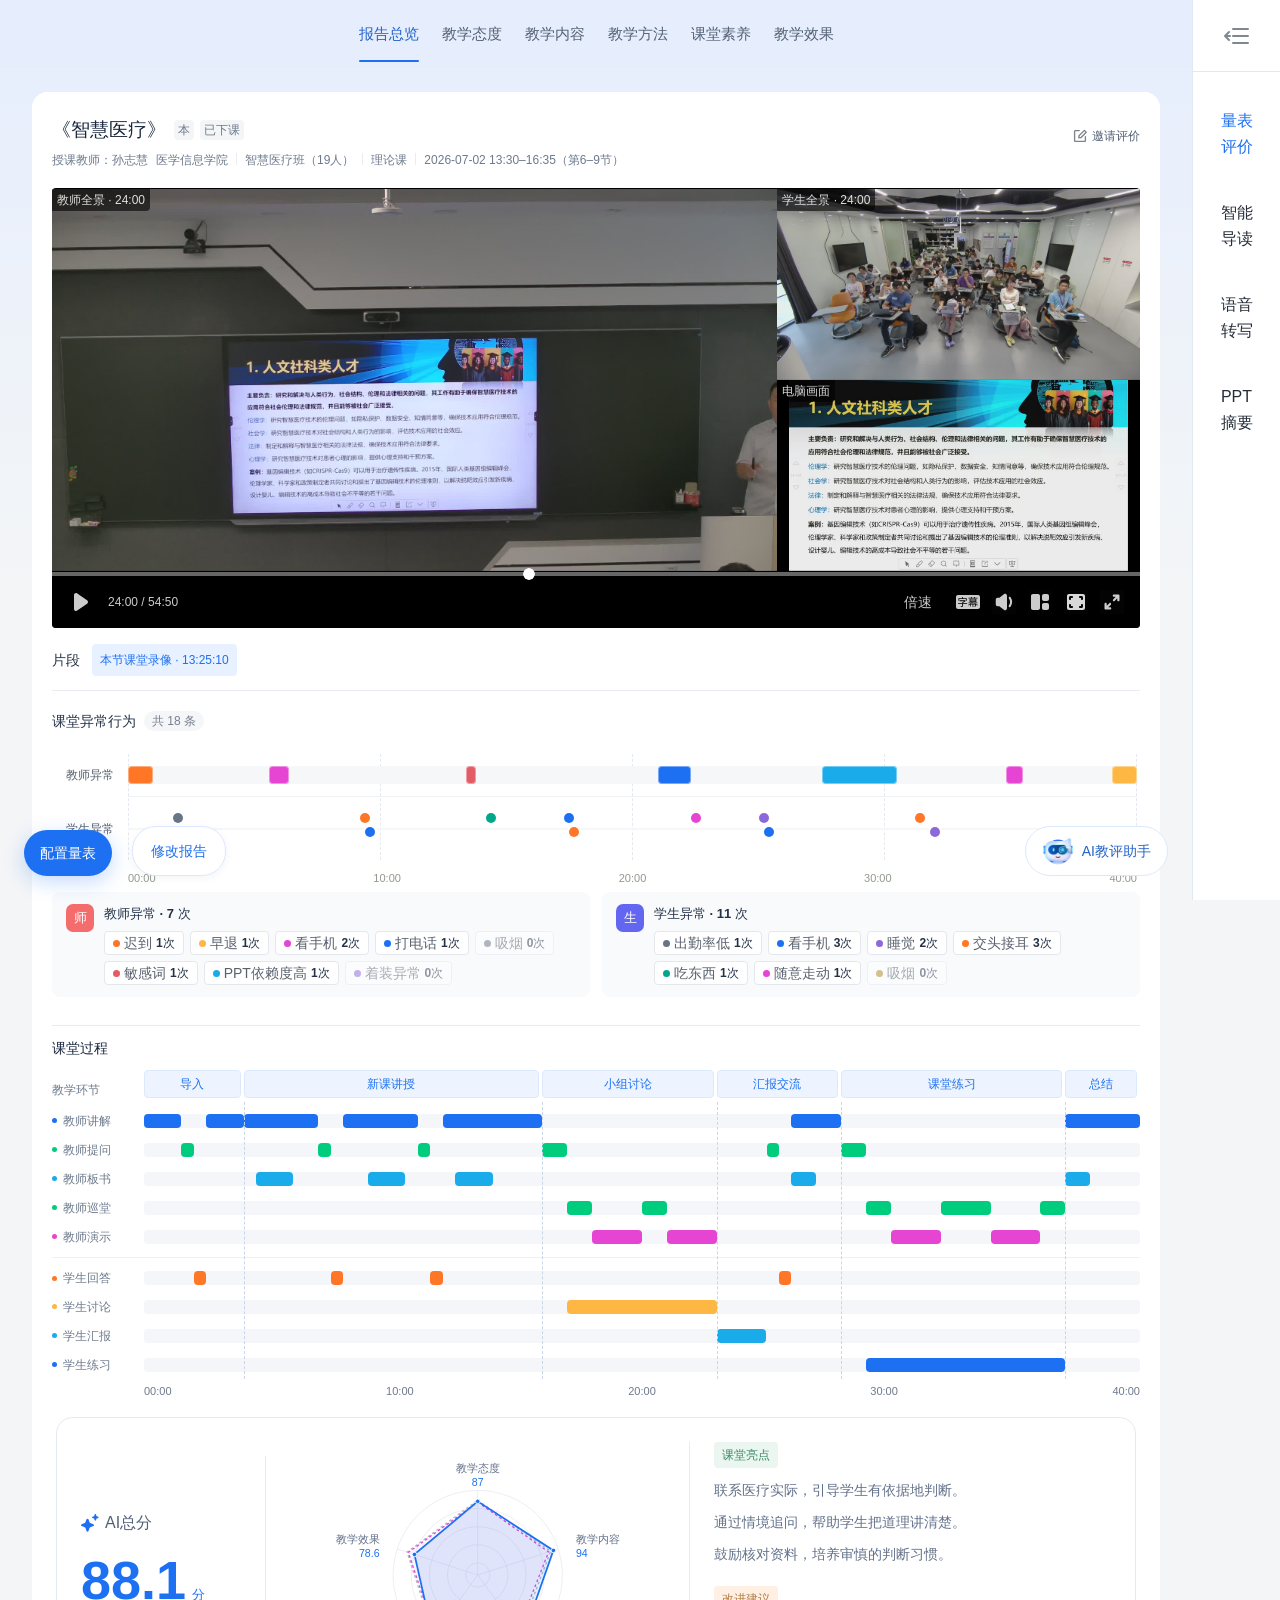
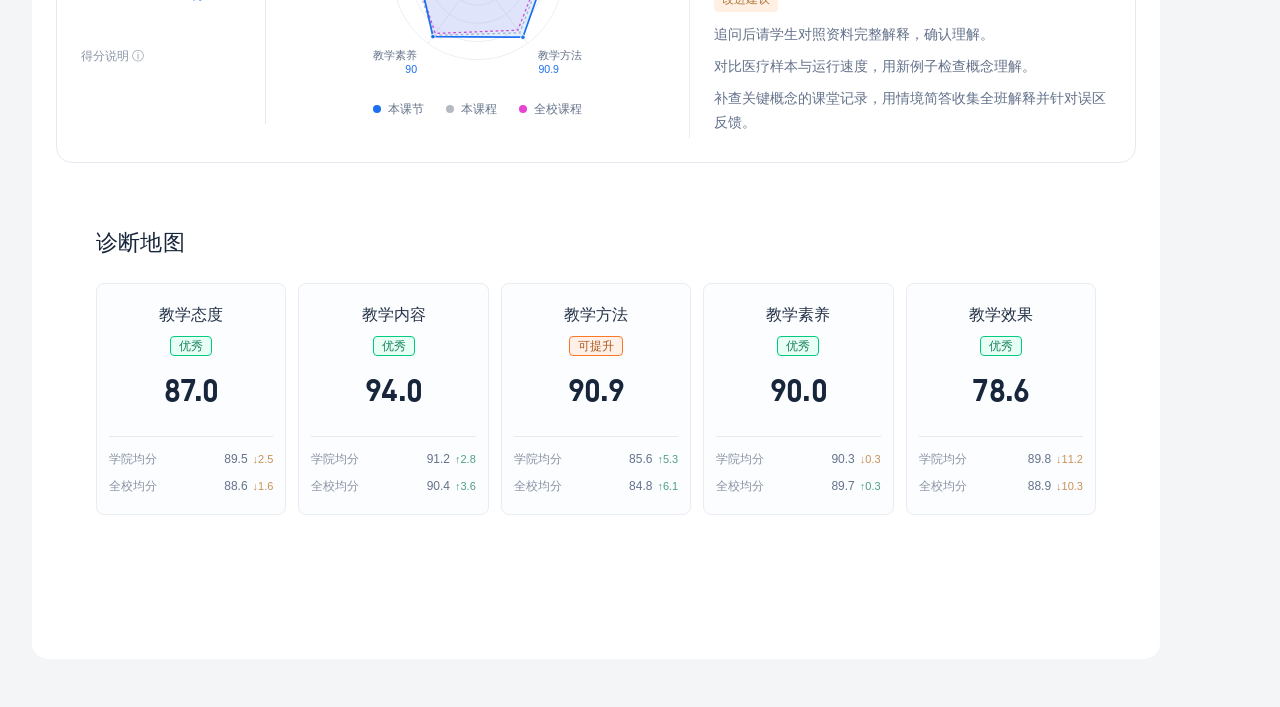
==== index.html @ dacb35a3 "Bundle share report and prevent outdated first paint" ====
<!doctype html>
<html lang="zh-CN">
<head>
  <meta charset="UTF-8" />
  <meta name="viewport" content="width=device-width, initial-scale=1.0" />
  <meta name="theme-color" content="#f3f5f7" />
  <title>报告总览 · 课堂评价报告</title>
  <link rel="modulepreload" href="report-fcc8c02eb30e.js" />
  <link rel="stylesheet" href="report-e8ad213a2ad8.css" />
  <style>#report-loading{display:none}html.report-starting #report-loading{display:grid;position:fixed;inset:0;place-items:center;background:#f3f5f7;color:#516176;font:14px sans-serif;z-index:99999}html.report-starting body > :not(#report-loading){visibility:hidden}</style>
  <script>document.documentElement.classList.add('report-starting')</script>
  <script type="module">
    try {
      await import('./report-fcc8c02eb30e.js');
      const styles = [...document.querySelectorAll('link[rel="stylesheet"]')].filter(link => !link.sheet);
      await Promise.race([Promise.all(styles.map(link => new Promise(resolve => {
        link.addEventListener('load', resolve, {once:true});
        link.addEventListener('error', resolve, {once:true});
      }))), new Promise(resolve => setTimeout(resolve, 1000))]);
    } catch (error) {
      document.querySelector('#report-loading').textContent = '报告加载失败，请刷新重试';
      console.error(error);
      throw error;
    }
    document.documentElement.classList.remove('report-starting');
  </script>
</head>
<body>
  <div id="report-loading" role="status">正在加载课堂评价报告…</div>
  <header class="topbar">
    <nav aria-label="报告导航">
      <a href="#recording" class="active" aria-current="page">报告总览</a>
      <a href="#attitude">教学态度</a><a href="#content">教学内容</a>
      <a href="#method">教学方法</a><a href="#literacy">教学素养</a><a href="#effect">教学效果</a>
    </nav>
  </header>
  <main id="overview">
    <section class="hero" aria-label="课程评价概况">
      <article class="card summary">
        <div class="summary-heading"><h1><span class="brand-orb" aria-hidden="true"><img src="assets/figma/overview-imgVector.png" alt="" width="40" height="35"><img src="assets/figma/overview-imgVector1.png" alt="" width="40" height="35"></span>课堂评价报告</h1><button class="text-button muted" data-action="scoring"><img class="info-icon" src="assets/figma/overview-imgFrame1142813968.svg" alt="" width="16" height="16"> 得分说明</button></div>
        <h2 class="course-name">《智慧医疗》</h2>
        <p class="course-meta">孙志慧 <span>医学信息学院</span><span>智慧医疗班（19人）</span><span>理论课</span><span>2026-07-02 13:30–16:35（第6–9节）</span></p>
        <div class="overall-score"><strong>92.1</strong><div><span>分</span><p>整体优秀</p></div><span class="score-context">本课节综合评价</span></div>
        <div class="summary-grid">
          <div class="summary-item"><span class="eyebrow">本课结论</span><h3>课堂组织稳定</h3><p>教学投入较高，考勤线索待核查</p></div>
          <button class="summary-item" data-action="focus-evidence"><span class="eyebrow">优先问题 <span class="arrow">↗</span></span><h3>深度互动不足</h3><p>提问质量与审辩任务需增强</p></button>
          <button class="summary-item" data-action="focus-tracking"><span class="eyebrow">下次验证 <span class="arrow">↗</span></span><h3>3 个观察点</h3><p>候答时间、学生讨论、思政任务</p></button>
        </div>
      </article>
      <article class="card radar-card" aria-label="五维能力雷达图">
        <div id="radar"></div>
        <div class="legend" aria-label="雷达图数据系列"><button class="selected" data-series="0" aria-pressed="true"><i class="dot blue"></i>本课节</button><button class="selected" data-series="1" aria-pressed="true"><i class="dot gray"></i>本课程</button><button class="selected" data-series="2" aria-pressed="true"><i class="dot purple"></i>全校课程</button></div>
      </article>
    </section>
    <section class="card section" aria-labelledby="diagnosis-title">
      <div class="section-heading"><h2 id="diagnosis-title">诊断地图</h2></div>
      <div id="dimensions" class="dimension-grid"></div>
    </section>
    <section class="card section" id="evidence" aria-labelledby="evidence-title">
      <div class="section-heading"><h2 id="evidence-title">证据链</h2><span class="section-hint">从课堂证据，理解评价结论</span></div>
      <div class="evidence-layout"><div id="evidence-tabs" class="evidence-tabs" role="tablist" aria-label="诊断问题" aria-orientation="vertical"></div><div id="evidence-panel" class="evidence-panel" role="tabpanel" tabindex="0"></div></div>
    </section>
    <section class="card section" id="suggestions" aria-labelledby="suggestions-title">
      <div class="section-heading"><h2 id="suggestions-title">改进建议</h2><span class="section-hint">让每一次评价，都成为下一次进步</span></div>
      <div id="suggestion-grid" class="suggestion-grid"></div>
    </section>
    <section class="card section tracking" id="tracking" aria-labelledby="tracking-title">
      <div class="section-heading"><h2 id="tracking-title">追踪闭环</h2><button class="text-button" data-action="record">编辑跟进记录 <span>↗</span></button></div>
      <div class="tracking-grid">
        <article><span class="step-number">01</span><div><h3>课前 <span>准备改进</span></h3><p id="before-copy">确认本次改进任务，准备案例与学习目标。</p></div></article>
        <article><span class="step-number">02</span><div><h3>课中 <span>观察验证</span></h3><p>保留候答时间、学生讨论与思政任务的课堂证据。</p></div></article>
        <article><span class="step-number">03</span><div><h3>课后 <span>复盘追踪</span></h3><p id="after-copy">记录学生高频误区，下次课对比参与度变化。</p></div></article>
      </div>
      <div id="tracking-plan" class="tracking-plan" hidden></div>
    </section>
    <footer><span><span class="status-dot"></span>DEMO · 示例数据，仅用于交互演示</span><button class="text-button muted" data-action="export">导出报告 <span>↓</span></button></footer>
  </main>
  <main id="recording" hidden aria-label="课堂实录"></main>
  <main id="attitude" hidden aria-label="教学态度分析"></main>
  <main id="effect" hidden aria-label="教学效果分析"></main>
  <main id="method" hidden aria-label="教学方法分析"></main>
  <main id="content" hidden aria-label="教学内容分析"></main>
  <main id="literacy" hidden aria-label="教学素养分析"></main>
  <dialog id="detail-dialog" aria-labelledby="dialog-title"><div class="dialog-head"><div><span class="dialog-eyebrow" id="dialog-eyebrow">评价详情</span><h2 id="dialog-title"></h2></div><button class="icon-button" data-action="close" aria-label="关闭弹窗">×</button></div><div id="dialog-body"></div></dialog>
  <div id="toast" class="toast" role="status" aria-live="polite"></div>
</body>
</html>
---- report-e8ad213a2ad8.css ----
:root{font-family:Inter,-apple-system,BlinkMacSystemFont,"PingFang SC","Microsoft YaHei",sans-serif;color:#252933;background:#f3f5f7;font-synthesis:none;--blue:#4268e8;--muted:#8b919c;--border:#e9ecf2;--green:#36a675}
*{box-sizing:border-box}html{scroll-behavior:smooth;scroll-padding-top:84px}body{margin:0;background:linear-gradient(180deg,#e8edff 0,#eff2fa 290px,#f3f5f7 600px);font-size:14px;line-height:1.6;min-height:100vh}button,a,input,textarea{font:inherit}button,a{-webkit-tap-highlight-color:transparent}button{cursor:pointer;color:inherit}button{border:0;background:none}button:disabled{cursor:default}a{color:inherit;text-decoration:none}button:focus-visible,a:focus-visible,input:focus-visible,textarea:focus-visible,[tabindex]:focus-visible{outline:3px solid #4268e85c;outline-offset:4px}button,a{transition:background .18s,color .18s,box-shadow .18s,transform .18s}h1,h2,h3,p{margin:0}h2{font-size:19px;line-height:1.5;font-weight:650}h3{font-size:15px;font-weight:600}p{color:#858b96}button:hover{color:var(--blue)}.topbar{height:76px;display:flex;align-items:center;justify-content:center;position:sticky;top:0;z-index:10;background:#eaf0fcdd;backdrop-filter:blur(18px);border-bottom:1px solid #e4eaf74d}.topbar nav{display:flex;align-items:center;gap:30px;height:100%}.topbar nav>*{height:100%;display:flex;align-items:center;padding:0 1px;position:relative;font-weight:550;font-size:14px;white-space:nowrap}.topbar .active{color:var(--blue)}.topbar .active:after{content:"";position:absolute;bottom:13px;left:0;right:0;height:2px;background:var(--blue);border-radius:4px}main{width:calc(100% - 96px);max-width:1440px;margin:0 auto;padding:12px 0 24px}.card{background:#fff;border-radius:14px;box-shadow:0 2px 10px #202e5902}.hero{display:grid;grid-template-columns:1.72fr 1fr;gap:24px}.summary{padding:30px 32px}.summary-heading{display:flex;align-items:center;justify-content:space-between;gap:16px;margin-bottom:24px}h1{font-size:22px;display:flex;align-items:center;gap:10px;font-weight:650;color:#263d78}.brand-orb{display:inline-block;width:34px;height:34px;flex-shrink:0;border-radius:50%;background:conic-gradient(from 30deg,#cfebff,#689deb,#4785df,#aac7fb,#eefbff,#c9eaff);position:relative;box-shadow:inset 2px 3px 4px #ffffff70}.brand-orb:after{content:"";position:absolute;inset:10px 7px;border-radius:50%;transform:rotate(-29deg);background:linear-gradient(150deg,white,#c8e2ff);box-shadow:0 2px 5px #4268e857}.text-button{font-size:12px;display:inline-flex;gap:8px;align-items:center;color:var(--blue);padding:4px 0}.text-button:hover{text-decoration:underline}.muted{color:#9bA1ac}.info-icon{border:1px solid currentColor;border-radius:50%;display:inline-flex;align-items:center;justify-content:center;width:13px;height:13px;font-size:9px;font-weight:600}.course-name{font-size:15px;margin-bottom:8px}.course-meta{font-size:11px;display:flex;flex-wrap:wrap;gap:3px 12px;color:#8a909b}.course-meta span+span:before{content:"";border-left:1px solid #dde0e5;margin-right:12px}.overall-score{display:flex;align-items:center;gap:10px;margin:10px 0 28px}.overall-score strong{font-size:58px;line-height:1.2;letter-spacing:-2px;color:#202329;font-weight:650;font-variant-numeric:tabular-nums}.overall-score>div{font-size:12px;color:#9399a3;padding-top:6px}.overall-score>div p{font-size:12px;margin-top:4px}.score-context{margin-left:auto;font-size:11px;color:#afb4be;align-self:flex-end;padding-bottom:7px}.summary-grid{display:grid;grid-template-columns:repeat(3,minmax(0,1fr));gap:12px}.summary-item{background:#fcfdff;border:1px solid var(--border);border-radius:6px;padding:15px 16px;text-align:left}.summary-item:is(button):hover{background:#f2f5ff;border-color:#cfd9fb}.eyebrow{display:block;font-size:12px;color:#959aa3;margin-bottom:8px}.arrow{float:right;opacity:0;transition:opacity .2s;color:var(--blue)}.summary-item:hover .arrow{opacity:1}.summary-item h3{font-size:16px;color:#30353f}.summary-item p{font-size:11px;margin-top:4px;line-height:1.7}.radar-card{display:flex;flex-direction:column;justify-content:center;align-items:center;padding:14px 24px 22px}.radar-card #radar{width:100%;max-width:350px}.radar-card svg{display:block;width:100%;height:267px;overflow:visible}.radar-card svg text{font-family:inherit;font-size:10px;fill:#979da8}.radar-card svg .value{font-size:12px;fill:#373d48;font-weight:600}.radar-card svg .axis-label{cursor:pointer}.radar-card svg .axis-label:hover text{fill:var(--blue)}.legend{display:flex;gap:18px;justify-content:center;margin-top:5px}.legend button{font-size:11px;color:#858b96;display:flex;gap:6px;align-items:center;padding:3px 0;opacity:.35}.legend button.selected{opacity:1}.dot{display:inline-block;width:5px;height:5px;border-radius:50%}.blue{background:#456be7}.gray{background:#c7cddd}.purple{background:#b774cb}.section{padding:28px 32px;margin-top:24px}.section-heading{display:flex;align-items:center;justify-content:space-between;gap:20px;margin-bottom:22px}.section-hint{font-size:11px;color:#adb2bd}.section-hint>span{margin-left:6px}.dimension-grid{display:grid;grid-template-columns:repeat(5,minmax(0,1fr));gap:18px}.dimension-card{position:relative;border:1px solid var(--border);border-radius:6px;background:#fcfdff;padding:22px 15px 23px;text-align:center;transition:.2s}.dimension-card:hover{border-color:#b8c7fa;background:#f7f9ff;box-shadow:0 6px 16px #315ccc0a;transform:translateY(-3px)}.dimension-card h3{font-size:15px;margin-bottom:7px;color:#333842}.tag{display:inline-flex;font-size:10px;line-height:16px;padding:0 5px;border:1px solid #a3ddc0;color:#48a77c;background:#f0fbf5;border-radius:3px;font-weight:400}.tag.orange{background:#fff7ef;border-color:#ebc59c;color:#cc9358}.dimension-card .dimension-score{display:block;font-size:36px;font-weight:650;line-height:1.2;margin:8px 0 14px;letter-spacing:-1px;color:#282c33}.dimension-card p{font-size:12px;line-height:1.9;max-width:192px;min-height:46px;margin:auto}.dimension-card .card-arrow{position:absolute;top:12px;right:14px;color:var(--blue);opacity:0}.dimension-card:hover .card-arrow{opacity:1}.evidence-layout{display:grid;grid-template-columns:29.5% 1fr;gap:22px}.evidence-tabs{display:flex;flex-direction:column;gap:9px}.evidence-tabs button{border:1px solid var(--border);border-radius:6px;padding:12px 14px;display:flex;align-items:center;justify-content:space-between;gap:12px;font-size:12px;text-align:left;min-height:43px}.evidence-tabs button span{white-space:nowrap;color:#8c929e;font-size:11px}.evidence-tabs button[aria-selected=true]{background:#eaf0ff;border-color:#d3ddff;color:var(--blue);font-weight:550}.evidence-tabs button[aria-selected=true] span{color:var(--blue);font-weight:400}.evidence-tabs button:hover{background:#f2f5ff}.evidence-panel{border:1px solid var(--border);border-radius:6px;padding:17px 18px;min-width:0}.evidence-panel h3{font-size:13px;margin-bottom:4px}.evidence-panel>p{font-size:11px;line-height:1.8}.evidence-chart{background:#fcfdff;border:1px solid var(--border);border-radius:5px;padding:12px 14px;margin-top:13px}.chart-title{display:flex;justify-content:space-between;align-items:center;font-size:11px;margin-bottom:10px}.chart-title span{font-size:10px;color:#a0a5ae}.bar-columns{display:grid;grid-template-columns:repeat(3,minmax(0,1fr));gap:26px}.bar-row{display:flex;align-items:center;gap:8px;font-size:10px;color:#8d939d;margin:6px 0}.bar-row>span:first-child{width:42px;white-space:nowrap;flex-shrink:0}.bar-track{height:4px;background:#edf0f6;border-radius:4px;flex:1;overflow:hidden}.bar-fill{height:100%;background:#4d70e7;border-radius:4px;animation:grow .45s ease both}.bar-row b{font-size:10px;font-weight:400;min-width:27px;text-align:right;color:#7f8591}.evidence-detail-toggle{font-size:11px;color:var(--blue);margin-top:10px;padding:0;display:flex;gap:6px;align-items:center}.evidence-list{margin:12px 0 0;padding:0;list-style:none;border-top:1px solid var(--border)}.evidence-list li{padding:10px 0;display:flex;gap:12px;font-size:11px;color:#7c8492;border-bottom:1px solid #f0f2f6}.evidence-list time{color:var(--blue);white-space:nowrap;font-variant-numeric:tabular-nums}.suggestion-grid{display:grid;grid-template-columns:repeat(3,minmax(0,1fr));gap:20px}.suggestion-card{padding:20px;border:1px solid var(--border);border-radius:6px;background:#fcfdff;display:flex;flex-direction:column}.suggestion-card h3{font-size:14px;margin-bottom:7px}.suggestion-card .tag{background:#eff3ff;border-color:#c9d5ff;color:#6480d7;align-self:flex-start}.suggestion-card p{font-size:12px;line-height:1.9;margin-top:10px}.suggestion-card ul{padding-left:16px;margin:7px 0 16px;color:#858b96;font-size:12px;line-height:1.95}.suggestion-card .add-plan{margin-top:auto;align-self:flex-start;color:var(--blue);font-size:11px;padding:0}.suggestion-card .add-plan[aria-pressed=true]{color:#3c9d77}.tracking-grid{display:grid;grid-template-columns:repeat(3,minmax(0,1fr));gap:20px}.tracking-grid article{border:1px solid var(--border);border-radius:6px;padding:18px;display:flex;gap:12px;background:#fcfdff}.step-number{width:25px;height:25px;display:flex;align-items:center;justify-content:center;flex-shrink:0;background:#eef2fb;color:#8b9ec9;font-size:10px;border-radius:50%;margin-top:1px}.tracking-grid h3{font-size:13px;margin-bottom:7px}.tracking-grid h3 span{color:#a7adb6;font-size:11px;font-weight:400;margin-left:10px}.tracking-grid p{font-size:11px;line-height:1.9}.tracking-plan{margin-top:20px;padding:16px 20px;background:#f7f9ff;border-radius:6px}.plan-heading{font-size:12px;font-weight:550;display:flex;justify-content:space-between;margin-bottom:8px}.plan-heading span{font-weight:400;color:#939bac;font-size:11px}.plan-row{display:flex;justify-content:space-between;align-items:center;padding:8px 0;border-top:1px solid #e8edfa;gap:12px;font-size:12px}.plan-row label{display:flex;align-items:center;gap:8px}.plan-row input{accent-color:var(--blue);width:15px;height:15px}.plan-row.completed label{text-decoration:line-through;color:#9ca4b3}.plan-row button{font-size:11px;color:#99a2b4}footer{display:flex;align-items:center;justify-content:space-between;padding:24px 3px 0;font-size:11px;color:#a7aeba}.status-dot{display:inline-block;width:5px;height:5px;background:#aab7cc;border-radius:50%;margin-right:8px}dialog{border:1px solid #e8edf5;padding:0;border-radius:16px;width:600px;max-width:calc(100% - 32px);max-height:85vh;color:#303641;box-shadow:0 24px 100px #1c305330}dialog::backdrop{background:#1c29464d;backdrop-filter:blur(4px)}.dialog-head{padding:25px 28px 20px;display:flex;justify-content:space-between;align-items:center;border-bottom:1px solid var(--border)}.dialog-eyebrow{font-size:11px;letter-spacing:1px;color:#99a3b5;display:block;margin-bottom:5px}.dialog-head h2{font-size:21px}.icon-button{width:32px;height:32px;font-size:25px;color:#939aa8;border-radius:50%;line-height:1}.icon-button:hover{background:#f0f3fc}#dialog-body{padding:24px 28px 28px;font-size:13px}#dialog-body p{line-height:1.95;margin-bottom:16px}#dialog-body h3{margin:20px 0 12px;font-size:14px}.modal-score{display:flex;align-items:center;gap:15px;margin-bottom:16px}.modal-score strong{font-size:44px;line-height:1.2}.modal-score small{font-size:12px;color:#9ca4b1;margin-left:5px}.detail-table{width:100%;border-collapse:collapse;font-size:12px}.detail-table th,.detail-table td{padding:12px 8px;border-bottom:1px solid var(--border);text-align:left}.detail-table th{color:#8e97a6;font-weight:400;background:#f7f9fc}.detail-table td:last-child{color:var(--blue)}.dialog-note{background:#f6f8fd;padding:13px 16px;border-radius:6px;color:#8590a3;font-size:11px;margin-top:18px}.dialog-actions{display:flex;justify-content:flex-end;gap:12px;margin-top:23px}.primary-button{background:var(--blue);color:#fff;padding:9px 19px;border-radius:6px;font-size:12px}.primary-button:hover{background:#355cdb;color:#fff}.secondary-button{border:1px solid #dfe4ee;padding:9px 19px;border-radius:6px;font-size:12px}.field{display:block;margin-bottom:18px;font-size:12px;color:#596375}.field textarea{display:block;width:100%;margin-top:8px;min-height:92px;resize:vertical;border:1px solid #dfe5ef;border-radius:6px;padding:12px;font-size:12px;line-height:1.7;color:#46516a}.field small{display:block;color:#a1a9b8;font-size:10px;margin-top:5px}.toast{position:fixed;bottom:30px;left:50%;transform:translate(-50%,12px);background:#273953;color:white;border-radius:8px;padding:12px 22px;font-size:12px;box-shadow:0 8px 30px #1f365226;opacity:0;pointer-events:none;transition:.2s;z-index:100;max-width:calc(100% - 30px);text-align:center}.toast.show{opacity:1;transform:translate(-50%,0)}@keyframes grow{from{width:0}}@media(min-width:1800px){main{width:75%}}@media(max-width:1150px){main{width:calc(100% - 48px)}.summary{padding:25px}.hero{grid-template-columns:1.65fr 1fr;gap:20px}.summary-item{padding:12px}.summary-item h3{font-size:14px}.summary-item p{font-size:10px}.section{padding:25px}.dimension-grid{gap:10px}.dimension-card{padding:18px 10px}.dimension-card p{font-size:11px}.bar-columns{gap:12px}.bar-row{gap:5px}.bar-row>span:first-child{width:36px}.evidence-layout{gap:16px;grid-template-columns:30% 1fr}.suggestion-card{padding:16px}.score-context{display:none}.topbar nav{gap:24px}}
@media(max-width:850px){.hero{grid-template-columns:1fr}.radar-card{padding:18px;flex-direction:row;gap:30px}.radar-card #radar{max-width:300px}.radar-card svg{height:240px}.legend{flex-direction:column;gap:18px}.dimension-grid{grid-template-columns:repeat(3,1fr)}.dimension-card:nth-last-child(-n+2){grid-column:auto}.evidence-layout{grid-template-columns:1fr}.evidence-tabs{display:grid;grid-template-columns:1fr 1fr}.suggestion-grid{gap:12px}.tracking-grid{grid-template-columns:1fr}.tracking-grid article{padding:14px 18px}.section-hint{font-size:10px}.topbar nav{gap:22px}.topbar nav>*{font-size:12px}}
@media(max-width:560px){body{font-size:12px}.topbar{height:59px;justify-content:flex-start;overflow-x:auto;padding:0 20px}.topbar nav{gap:23px}.topbar .active:after{bottom:7px}main{width:calc(100% - 28px);padding-top:14px}.summary{padding:21px 18px}.summary-heading{margin-bottom:22px}h1{font-size:19px}.brand-orb{width:29px;height:29px}.brand-orb:after{inset:9px 6px}.text-button{font-size:10px}.course-meta{font-size:10px;gap:4px 8px}.course-meta span+span:before{margin-right:8px}.course-meta span:last-child:before{display:none}.overall-score strong{font-size:50px}.summary-grid{gap:7px}.summary-item{padding:12px 8px}.summary-item h3{font-size:12px}.eyebrow{font-size:10px}.summary-item p{line-height:1.7}.section{padding:20px 17px;margin-top:16px;border-radius:12px}.section-heading{margin-bottom:17px}h2{font-size:17px}.section-hint{display:none}.dimension-grid{grid-template-columns:repeat(2,1fr);gap:10px}.dimension-card:last-child{grid-column:1 / -1}.dimension-card:last-child p{max-width:270px;min-height:0}.dimension-card{padding:16px 12px}.dimension-card .dimension-score{font-size:32px;margin:7px 0 10px}.dimension-card h3{font-size:13px}.radar-card{gap:10px;padding:10px}.radar-card #radar{max-width:250px}.radar-card svg{height:226px}.legend{gap:15px;flex-shrink:0;padding-right:8px}.legend button{font-size:10px}.evidence-tabs{gap:8px}.evidence-tabs button{font-size:10px;padding:10px;gap:6px}.evidence-tabs button span{font-size:9px}.evidence-panel{padding:14px}.bar-columns{grid-template-columns:1fr}.bar-row{font-size:11px;margin:7px 0}.bar-row>span:first-child{width:58px}.bar-columns>div+div{border-top:1px solid var(--border);padding-top:4px}.chart-title span{font-size:9px}.suggestion-grid{grid-template-columns:1fr}.suggestion-card{padding:18px}.tracking-grid{gap:12px}footer{font-size:9px;padding:18px 0 0}.dialog-head{padding:20px}#dialog-body{padding:20px}.plan-row{font-size:11px}}
@media(prefers-reduced-motion:reduce){*{animation:none!important;transition:none!important;scroll-behavior:auto!important}}
@media print{body{background:white}.topbar,.text-button,.add-plan,footer,.card-arrow,.section-hint,.evidence-detail-toggle,.legend button:not(.selected),.toast,dialog{display:none!important}main{width:100%;max-width:none;padding:0}.card{border:1px solid #e8ecf3;break-inside:avoid;box-shadow:none}.section{margin-top:16px;padding:20px}.hero{grid-template-columns:1.7fr 1fr;gap:16px}.summary{padding:20px}.radar-card{display:flex;flex-direction:column}.radar-card svg{height:230px}.legend{flex-direction:row}.dimension-grid{grid-template-columns:repeat(5,1fr)}.suggestion-grid,.tracking-grid{grid-template-columns:repeat(3,1fr)}.evidence-layout{grid-template-columns:30% 1fr}.evidence-tabs{display:flex}.evidence-list{display:block}.bar-columns{grid-template-columns:repeat(3,1fr)}.tracking-plan{display:none}html{print-color-adjust:exact;-webkit-print-color-adjust:exact}}

[hidden]{display:none!important}
.attitude-summary{display:flex;align-items:center;justify-content:space-between;gap:30px;padding:28px 32px}
.attitude-summary h1{color:#292e37;font-size:21px;gap:12px}.attitude-summary h1 strong{font-size:25px;letter-spacing:-.5px;font-weight:650}.attitude-summary h1 .tag{margin-left:0}.attitude-summary p{font-size:12px;margin-top:10px;line-height:1.85}.attitude-summary-label{color:#abb2bf;font-size:11px;white-space:nowrap}
#attitude .section-heading{margin-bottom:20px}#attitude .section{padding:27px 32px}#attitude h3{font-size:12px;font-weight:550}
.basic-grid{display:grid;grid-template-columns:repeat(8,minmax(0,1fr));gap:18px}.basic-stat{border:1px solid var(--border);border-radius:6px;background:#fcfdff;text-align:center;position:relative;padding:23px 6px;min-height:103px}.basic-stat strong{display:block;font-size:17px;color:#2e333b;font-weight:600;line-height:1.45;white-space:nowrap}.basic-stat small{font-size:11px;font-weight:400;margin-left:4px}.basic-stat>span{display:block;margin-top:7px;font-size:12px;color:#979da7}.basic-stat:hover{border-color:#c6d3fc;background:#f7f9ff;transform:translateY(-2px)}.review-dot{width:4px;height:4px;position:absolute;top:12px;right:12px;border-radius:50%;background:#dca468;opacity:.8}
.attitude-insight{display:flex;align-items:flex-start;gap:9px;background:#f4f8ff;border-radius:5px;padding:10px 12px;margin-bottom:22px;font-size:11px;line-height:1.7}.attitude-insight>span{color:#4c76e9;font-size:17px;line-height:1.15;text-shadow:3px -3px 0 #cbd9fb;flex-shrink:0}.attitude-insight p{color:#596576}.attitude-insight strong{color:#cf965c;font-weight:500}
.body-chart{position:relative}.body-chart svg{width:100%;display:block;touch-action:pan-y}.body-chart svg text{font-family:inherit;font-size:10px;fill:#a4abb6}.body-tooltip{position:absolute;top:0;transform:translateX(-30%);padding:7px 11px;background:#fff;color:#626d82;font-size:10px;white-space:nowrap;border:1px solid #e6ecf8;border-radius:5px;box-shadow:0 3px 15px #273b6b12;pointer-events:none}.chart-scrubber{display:flex;align-items:center;gap:16px;margin:9px 0 0 4%;height:20px}.chart-scrubber input{width:130px;height:3px;accent-color:#6385dc;cursor:pointer}.chart-scrubber output{font-size:10px;color:#9aa4b6}.chart-scrubber input::-webkit-slider-thumb{width:10px;height:10px}
.posture-layout{display:grid;grid-template-columns:210px 1fr;gap:40px}.posture-ratio h3{margin-bottom:8px}.donut-wrap{width:190px;margin:auto}.donut-wrap svg{width:100%;display:block}.donut-wrap svg text{font-family:inherit;font-size:9px;fill:#9aa3b2}.donut-wrap svg .donut-total{font-size:25px;fill:#3d4658;font-weight:550}.donut-wrap svg .donut-label{font-size:11px;fill:#606a7b}.donut-segment{cursor:pointer;transition:filter .2s}.donut-segment:hover,.donut-segment:focus{outline:none;filter:drop-shadow(0 2px 3px #43558522)}.posture-legend{display:flex;align-items:center;justify-content:center;gap:12px;font-size:10px;color:#939bab;margin-top:-7px}.posture-legend span{display:flex;align-items:center;gap:4px}.posture-legend i,.management-legend i{width:5px;height:5px;border-radius:50%;display:inline-block;flex-shrink:0}.posture-timeline{padding-top:0;min-width:0}.posture-timeline h3{margin-bottom:24px}.posture-timeline h3 span{font-size:10px;color:#adb4c0;font-weight:400;margin-left:16px}.posture-row{display:flex;align-items:center;gap:14px;margin:18px 0;font-size:10px;color:#9ba3b0}.posture-row-label{width:25px;flex-shrink:0}.posture-track{position:relative;flex:1;height:13px;background:#f2f4f8;min-width:0}.posture-track button{position:absolute;top:0;height:100%;border-radius:4px;min-width:3px;padding:0;border-right:1px solid #fff}.posture-track button:hover{filter:brightness(1.1);box-shadow:0 2px 8px #58719f44;z-index:1;transform:scaleY(1.5)}.posture-track button:focus-visible{z-index:2}.posture-duration{width:65px;flex-shrink:0;font-size:10px;color:#9ba3b0;text-align:right;font-variant-numeric:tabular-nums}.posture-axis{display:flex;justify-content:space-between;padding:0 79px 0 38px;color:#b0b6c1;font-size:9px}.chart-footnote{font-size:10px;color:#a6aebc;margin:17px 0 0 38px}
.patrol-layout{display:grid;grid-template-columns:210px 1fr;gap:24px}.patrol-stats{display:grid;grid-template-rows:1fr 1fr;gap:14px}.patrol-stats button{border:1px solid var(--border);border-radius:6px;display:flex;flex-direction:column;justify-content:center;align-items:center;gap:7px;background:#fff;min-height:89px;padding:10px}.patrol-stats strong{font-size:23px;font-weight:500;line-height:1.3;color:#353c46}.patrol-stats small{font-size:13px}.patrol-stats span{font-size:12px;color:#9ba2ad}.patrol-stats button:hover,.patrol-stats button[aria-pressed=true]{border-color:#c9d6f8;background:#f7f9ff}.classroom-map{border:1px solid var(--border);border-radius:6px;position:relative;overflow:hidden;display:flex;align-items:center;justify-content:center;min-width:0}.classroom-map svg{display:block;width:100%;max-height:235px}.classroom-map svg text{font-family:inherit;fill:#b6bdc9;font-size:10px}.map-region{cursor:pointer}.map-region:focus{outline:0}.map-region:hover circle,.map-region:focus circle{r:8}.classroom-map[data-region="1"] .student-area{fill:#edf6ee}.classroom-map[data-region="0"] .patrol-path{stroke-width:7}.patrol-caption{position:absolute;left:14px;right:14px;bottom:10px;background:#ffffffed;padding:8px 12px;border:1px solid #e6ecf5;border-radius:5px;font-size:10px;color:#72819a}
.management-chart{padding:5px 2px 2px}.management-track{height:13px;background:#f2f4f8;position:relative;margin:10px 8px 0}.management-event{position:absolute;top:calc(-4px + var(--event-offset));width:20px;height:22px;transform:translateX(-50%);padding:0;z-index:1}.management-event span{display:block;width:6px;height:6px;transform:rotate(45deg);margin:auto;background:var(--event-color);transition:.15s}.management-event:hover span,.management-event[aria-pressed=true] span{transform:rotate(45deg) scale(1.65);box-shadow:0 0 0 3px #ffffffd9}.management-axis{display:flex;justify-content:space-between;font-size:9px;color:#b8bfca;margin:14px 0 16px}.management-legend{display:flex;align-items:center;justify-content:center;gap:24px}.management-legend button{display:flex;align-items:center;gap:6px;color:#939dab;font-size:10px;padding:3px 0}.management-legend button[aria-pressed=false]{opacity:.35;text-decoration:line-through}.management-detail{display:flex;align-items:baseline;gap:14px;padding:12px 14px;margin-top:15px;border-radius:5px;background:#f7f9fd;font-size:11px}.management-detail time{font-variant-numeric:tabular-nums;white-space:nowrap}.management-detail strong{font-size:11px;color:#636e80;font-weight:500;white-space:nowrap}.management-detail p{color:#8792a2;font-size:11px}.basic-dialog-value{display:flex;align-items:center;gap:15px;margin-bottom:20px}.basic-dialog-value strong{font-size:30px;font-weight:600;color:#303c53}.basic-dialog-value small{font-size:14px;font-weight:400;margin-left:7px}.attitude-record-list article{display:flex;align-items:baseline;gap:20px;padding:14px 0;border-bottom:1px solid var(--border);font-size:12px}.attitude-record-list time{color:var(--blue);white-space:nowrap;font-variant-numeric:tabular-nums}.attitude-record-list p{margin:0!important;font-size:12px}.attitude-modal-rows{display:flex;flex-direction:column}.attitude-modal-row{display:grid;grid-template-columns:70px 1fr 15px;gap:14px;padding:14px 0;align-items:center;text-align:left;border-bottom:1px solid var(--border)}.attitude-modal-row>span:first-child{font-size:12px;color:#46536a;font-weight:550}.attitude-modal-row p{font-size:11px;line-height:1.8!important;margin:0!important;color:#8791a3}.attitude-modal-row>span:last-child{color:#9eb2e7}.attitude-modal-row:hover{background:#f8faff}
.management-axis{display:block;position:relative;height:14px;margin-left:8px;margin-right:8px}.management-axis span{position:absolute;transform:translateX(-50%)}.management-axis span:first-child{transform:none}.management-axis span:last-child{transform:translateX(-100%)}
@media(max-width:1150px){#attitude .section{padding:25px}.basic-grid{gap:10px}.basic-stat strong{font-size:14px}.basic-stat>span{font-size:11px}.posture-layout{grid-template-columns:175px 1fr;gap:20px}.donut-wrap{width:175px}.patrol-layout{grid-template-columns:175px 1fr}.posture-axis{font-size:8px}.posture-timeline h3{margin-bottom:18px}.posture-row{gap:9px}}
@media(max-width:850px){.basic-grid{grid-template-columns:repeat(4,1fr)}.attitude-summary-label{display:none}.posture-layout{grid-template-columns:160px 1fr;gap:12px}.posture-duration{width:54px;font-size:9px}.posture-axis{padding-right:64px;padding-left:34px}.posture-axis span:nth-child(2n){visibility:hidden}.posture-row-label{width:22px}.posture-legend{gap:8px;font-size:9px}.donut-wrap{width:155px}.patrol-layout{grid-template-columns:130px 1fr;gap:16px}.patrol-stats button{min-height:75px}.patrol-stats strong{font-size:20px}.management-detail{flex-wrap:wrap;gap:4px 12px}.body-tooltip{font-size:9px}}
@media(max-width:560px){#attitude .section{padding:20px 17px}.attitude-summary{padding:20px 18px}.attitude-summary h1{font-size:18px}.attitude-summary h1 strong{font-size:23px}.attitude-summary p{font-size:11px}.basic-grid{gap:8px}.basic-stat{padding:17px 4px;min-height:85px}.basic-stat strong{font-size:12px}.basic-stat>span{font-size:10px}.review-dot{top:8px;right:8px;width:3px;height:3px}.attitude-insight{font-size:10px;padding:9px 10px;margin-bottom:17px}.body-chart svg{min-height:105px}.body-chart svg text{font-size:13px}.body-chart svg text:nth-of-type(2n+5){display:none}.chart-scrubber{flex-direction:column;align-items:flex-start;height:auto;gap:10px;margin-left:0}.chart-scrubber input{width:100%;margin:0}.chart-scrubber output{font-size:9px}.body-tooltip{font-size:8px;max-width:94%;transform:none;left:3%!important;padding:4px 7px}.posture-layout{display:flex;flex-direction:column;gap:20px}.posture-ratio h3{margin-bottom:0}.donut-wrap{width:180px}.posture-legend{font-size:10px}.posture-timeline h3{margin-bottom:16px}.posture-row{margin:16px 0}.posture-axis{font-size:7px;padding-right:63px;padding-left:30px}.posture-axis span:nth-child(2n){display:none}.chart-footnote{font-size:9px;margin-left:0}.patrol-layout{grid-template-columns:1fr}.patrol-stats{grid-template-columns:1fr 1fr;grid-template-rows:auto;gap:10px}.patrol-stats button{min-height:72px}.classroom-map svg{min-height:135px}.classroom-map{min-height:148px}.patrol-caption{position:static;margin:0 8px 8px;padding:7px 9px;font-size:9px}.classroom-map{flex-direction:column}.management-legend{gap:8px 17px;flex-wrap:wrap}.management-legend button{font-size:9px}.management-detail{padding:10px}.management-detail p{font-size:10px}.attitude-modal-row{grid-template-columns:61px 1fr 12px;gap:8px}.attitude-modal-row>span:first-child{font-size:11px}.attitude-modal-row p{font-size:10px}#attitude footer{gap:10px;align-items:flex-start}#attitude footer>span{max-width:75%}#attitude footer a{white-space:nowrap;font-size:9px}}
@media print{#attitude .section{padding:18px 22px}.attitude-summary{padding:20px}.basic-grid{grid-template-columns:repeat(8,1fr)}.basic-stat{padding:15px 5px;min-height:80px}.basic-stat strong{font-size:12px}.chart-scrubber,.body-tooltip,.management-detail,.patrol-caption{display:none}.attitude-insight{margin-bottom:14px}.posture-layout{display:grid;grid-template-columns:180px 1fr}.patrol-layout{grid-template-columns:160px 1fr}.management-legend{display:flex}.management-event{print-color-adjust:exact}}

.posture-track{border-radius:4px}.donut-segment:focus-visible{outline:2px solid var(--blue);outline-offset:3px}

/* Figma 119:37904 / 119:39025. Shared desktop measurements and design tokens. */
@font-face{font-family:PuHuiTi;src:url('./assets/fonts/AlibabaPuHuiTi-2-55-Regular-web.ttf') format('truetype');font-weight:400;font-display:swap}
@font-face{font-family:PuHuiTi;src:url('./assets/fonts/AlibabaPuHuiTi-2-75-SemiBold-web.ttf') format('truetype');font-weight:600;font-display:swap}
@font-face{font-family:PuHuiTi;src:url('./assets/fonts/AlibabaPuHuiTi-2-85-Bold-web.ttf') format('truetype');font-weight:700;font-display:swap}
@font-face{font-family:CCtype;src:url('./assets/fonts/CCtype-Medium.ttf') format('truetype');font-weight:500;font-display:swap}
@font-face{font-family:DIN;src:url('./assets/fonts/DIN-Regular.otf') format('opentype');font-weight:400;font-display:swap}
:root{font-family:PuHuiTi,'PingFang SC',sans-serif;--blue:#1d70f2;--green:#00cc7e;--magenta:#e545d2;--orange:#ff7626;--muted:#7f848a;--border:#e9ecf0;--primary:#1c1d1e;--secondary:#55585c;--supplementary:#b4bac0;color:var(--primary)}
body{background:linear-gradient(180deg,#e6eefd 0,#f3f5f7 584px);font-size:14px;line-height:22px}
p{color:var(--muted)}
h1,h2{font-weight:700}h2{font-size:24px;line-height:36px;color:#000}h3{font-weight:600;color:var(--primary)}
.topbar{height:68px;background:#e6eefde8;border:0}.topbar nav{gap:23px}.topbar nav>*{font-size:16px;line-height:26px;font-weight:600;padding:0}.topbar .active:after{bottom:6px;border-radius:2px}
main{width:calc(100% - 96px);max-width:1440px;padding-top:12px}#attitude{padding-top:21px}
.card{border-radius:16px;box-shadow:none}.hero{grid-template-columns:889fr 519fr;gap:32px}
.summary{padding:32px 40px 40px}.summary-heading{margin-bottom:26px}h1{font-size:24px;line-height:24px;gap:8px;color:#112151}
.summary h1{background:linear-gradient(#112151,#264fb6);background-clip:text;-webkit-background-clip:text;color:transparent}
.brand-orb{width:40px;height:40px;background:none;border-radius:0;box-shadow:none}.brand-orb:after{content:none}.brand-orb img{position:absolute;left:0;top:0;width:39.994px;height:34.688px}.brand-orb img:last-child{top:5.304px;transform:rotate(180deg)}
.text-button{font-size:14px;line-height:24px}.muted{color:var(--supplementary)}.info-icon{width:16px;height:16px;border:0;border-radius:0}
.course-name{font-size:16px;line-height:26px;font-weight:600;margin-bottom:8px;color:var(--primary)}.course-meta{font-size:14px;line-height:22px;color:var(--muted);gap:3px 8px}.course-meta span+span:before{border-color:var(--border);margin-right:8px}
.overall-score{margin:10px 0 30.6px;gap:16px}.overall-score strong{font:500 72px/1.2 CCtype,sans-serif;letter-spacing:0;color:var(--primary)}.overall-score>div,.overall-score>div p{font-size:14px;line-height:22px;color:var(--muted)}.overall-score>div p{margin-top:8px}.score-context{font-size:12px;color:var(--supplementary)}
.summary-grid{gap:16px}.summary-item{border-radius:8px;padding:20px 24px;min-width:0}.eyebrow{font-size:14px;line-height:22px;color:var(--muted);margin-bottom:12px}.summary-item h3{font-size:20px;line-height:30px;color:var(--primary)}.summary-item p{font-size:14px;line-height:22px;margin-top:2px}
.radar-card{padding:42px 38px 40px}.radar-card #radar{max-width:365px}.radar-card svg{height:310px}.radar-card svg text{font-family:PuHuiTi,sans-serif;fill:var(--muted);font-size:12px}.radar-card svg .value{fill:var(--primary);font-size:14px;font-weight:600}.legend{gap:24px;margin-top:20px}.legend button{font:400 12px/20px 'PingFang SC',sans-serif;color:var(--muted)}.dot{width:6px;height:6px}.blue{background:var(--blue)}.gray{background:#b4bac0}.purple{background:var(--magenta)}
.section,#attitude .section{padding:32px 40px 40px;margin-top:32px}.section-heading,#attitude .section-heading{margin-bottom:24px}.section-hint{font-size:12px;color:var(--supplementary)}
.dimension-grid{gap:24px}.dimension-card{border-radius:8px;padding:20px 16px 16px;min-height:220px}.dimension-card h3{font-size:16px;line-height:26px;color:var(--primary);margin-bottom:8px}.tag{font:400 12px/18px 'PingFang SC',sans-serif;height:20px;padding:0 8px;border-radius:4px;border-color:var(--green);color:var(--green);background:#e8fff6}.tag.orange{color:var(--orange);border-color:var(--orange);background:#fff0e8}.dimension-card .dimension-score{font:500 40px/48px CCtype,sans-serif;letter-spacing:0;color:var(--primary);margin:8px 0 12px}.dimension-card p{font-size:14px;line-height:22px;max-width:none;min-height:44px}
.evidence-layout{grid-template-columns:400fr 936fr;gap:24px}.evidence-tabs{gap:12px}.evidence-tabs button{font-size:14px;line-height:22px;padding:11px 16px;min-height:46px;border-radius:8px}.evidence-tabs button span{font-size:14px;color:var(--muted)}.evidence-tabs button[aria-selected=true]{background:#e8f1ff;border-color:#bed6fc;font-weight:600}.evidence-panel{border-radius:8px;padding:20px 24px}.evidence-panel h3{font-size:14px;line-height:22px;margin-bottom:4px}.evidence-panel>p{font-size:14px;line-height:22px}.evidence-chart{border-radius:8px;padding:16px;margin-top:16px}.chart-title{font-size:14px;line-height:22px;margin-bottom:12px}.chart-title span{font-size:12px;color:var(--supplementary)}.bar-columns{gap:32px}.bar-row{font-size:12px;line-height:18px;color:var(--secondary);margin:8px 0}.bar-row>span:first-child{width:48px}.bar-row b{font-size:12px;color:var(--secondary)}.bar-track{background:#e9ecf0}.bar-fill{background:var(--blue)}.evidence-detail-toggle,.evidence-list li{font-size:12px;line-height:20px}
.suggestion-grid,.tracking-grid{gap:24px}.suggestion-card{border-radius:8px;padding:20px 24px 16px;min-height:220px}.suggestion-card h3{font-size:16px;line-height:26px;margin-bottom:8px}.suggestion-card .tag{color:var(--blue);background:#e8f1ff;border-color:#bed6fc}.suggestion-card p,.suggestion-card ul{font-size:14px;line-height:22px;color:var(--muted)}.suggestion-card p{margin-top:12px}.suggestion-card ul{margin:6px 0 16px}.suggestion-card .add-plan{font-size:12px;line-height:20px}.tracking-grid article{border-radius:8px;padding:20px 24px}.step-number{display:none}.tracking-grid h3{font-size:16px;line-height:26px;margin-bottom:8px}.tracking-grid h3 span,.tracking-grid p{font-size:14px;line-height:22px}.tracking-grid h3 span{color:var(--supplementary)}
.attitude-summary{padding:32px 40px 40px}.attitude-summary h1{font-size:24px;line-height:36px;color:#000;gap:12px}.attitude-summary h1 strong{font:500 28px/36px CCtype,sans-serif;letter-spacing:0;color:var(--primary)}.attitude-summary p{font-size:16px;line-height:26px;margin-top:8px}.attitude-summary-label{color:var(--supplementary);font-size:12px}
#attitude h3{font-size:14px;line-height:24px;font-weight:700}.basic-grid{gap:24px}.basic-stat{border-radius:8px;padding:30px 6px;min-height:118px}.basic-stat strong{font-size:20px;line-height:24px;font-weight:700;color:var(--primary)}.basic-stat small{font-size:14px;font-weight:400}.basic-stat>span{font-size:16px;line-height:24px;color:var(--muted);margin-top:8px}.review-dot{background:var(--orange)}
.attitude-insight{background:rgba(218,239,255,.3);border-radius:8px;padding:8px 16px 8px 12px;gap:6px;margin-bottom:24px;font-size:14px;line-height:24px}.attitude-insight>img{width:16px;height:16.018px;flex-shrink:0;margin-top:4px}.attitude-insight p{color:var(--primary)}.attitude-insight strong{color:var(--orange);font-weight:400}
.body-chart svg text{fill:var(--supplementary);font-size:12px}.body-chart svg text.body-axis-label{fill:var(--muted)}.chart-scrubber{margin-top:8px}.chart-scrubber input{accent-color:var(--blue)}.chart-scrubber output,.body-tooltip{font-size:12px;color:var(--muted)}
.posture-layout{grid-template-columns:262px 1fr;gap:24px}.donut-wrap{width:190px}.donut-wrap svg text{font-size:12px;fill:var(--muted)}.donut-wrap svg .donut-total{font-family:CCtype,sans-serif;font-weight:500;fill:var(--primary)}.donut-wrap svg .donut-label{font-size:14px;fill:var(--muted)}.posture-legend{font-size:12px;line-height:20px;color:var(--muted);gap:16px}.posture-legend i,.management-legend i{width:6px;height:6px}.posture-timeline h3 span{font-size:12px;color:var(--supplementary)}.posture-row{font-size:12px;color:var(--muted);gap:14px;margin:20px 0}.posture-track{height:16px;background:#f3f5f7}.posture-duration{font-size:12px;width:80px;color:var(--muted)}.posture-axis{font-size:12px;line-height:20px;color:var(--supplementary);padding-right:94px}.chart-footnote{font-size:12px;color:var(--muted);line-height:20px}
.patrol-layout{grid-template-columns:262px 1fr;gap:24px}.patrol-stats{gap:16px}.patrol-stats button{min-height:100px;border-radius:8px;gap:6px}.patrol-stats strong{font:400 20px/24px DIN,sans-serif;color:var(--primary)}.patrol-stats small{font-size:14px}.patrol-stats span{font-size:14px;line-height:24px;color:var(--muted)}.classroom-map{border-radius:8px}.classroom-map svg{height:216px;max-height:none}.classroom-map svg text{fill:var(--supplementary);font-size:12px}.patrol-caption{font-size:12px;color:var(--secondary)}
.management-track{background:#f3f5f7;height:16px}.management-event{top:calc(-3px + var(--event-offset))}.management-event span{width:8px;height:8px}.management-axis{font-size:12px;color:var(--supplementary);height:20px;line-height:20px}.management-legend button{font-size:12px;line-height:20px;color:var(--muted)}.management-detail,.management-detail strong,.management-detail p{font-size:14px;line-height:22px}.modal-score strong{font-family:CCtype,sans-serif;font-weight:500}.dialog-note{font-size:12px;line-height:20px}.attitude-modal-row{grid-template-columns:80px 1fr 16px}.attitude-modal-row>span:first-child{font-size:14px}.attitude-modal-row p{font-size:14px;color:var(--muted)}
@media(min-width:1600px){.summary{min-height:451px}.summary-grid{margin-top:auto}.summary{display:flex;flex-direction:column}.overall-score{margin-bottom:30.6px}.summary-heading{flex-shrink:0}}
@media(max-width:1250px){.summary,.section,#attitude .section,.attitude-summary{padding-left:28px;padding-right:28px}.hero{gap:24px}.summary-item{padding:16px}.summary-item h3{font-size:18px}.dimension-grid,.basic-grid{gap:16px}.posture-layout,.patrol-layout{grid-template-columns:200px 1fr}.posture-axis{font-size:10px}.course-meta{font-size:12px}.radar-card{padding:28px 24px}.bar-columns{gap:16px}}
@media(max-width:1000px){.hero{grid-template-columns:1fr}.radar-card{flex-direction:row;gap:32px;padding:24px}.radar-card #radar{max-width:320px}.radar-card svg{height:270px}.legend{flex-direction:column}.dimension-grid{grid-template-columns:repeat(3,1fr)}.basic-grid{grid-template-columns:repeat(4,1fr)}.evidence-layout{grid-template-columns:1fr}.evidence-tabs{display:grid;grid-template-columns:1fr 1fr}.bar-row>span:first-child{width:48px}.posture-axis span:nth-child(2n){visibility:hidden}}
@media(max-width:850px){main{width:calc(100% - 48px)}.topbar nav{gap:20px}.topbar nav>*{font-size:14px}.suggestion-grid,.tracking-grid{grid-template-columns:1fr}.suggestion-card{min-height:0}.posture-layout{grid-template-columns:180px 1fr;gap:16px}.posture-axis{padding-right:79px;padding-left:34px}.posture-duration{width:65px}.patrol-layout{grid-template-columns:160px 1fr;gap:16px}.basic-grid{gap:12px}}
@media(max-width:560px){main{width:calc(100% - 28px)}.topbar{height:59px}.topbar nav{gap:23px}.topbar nav>*{font-size:14px}.card{border-radius:16px}.summary,.attitude-summary{padding:24px 18px}.section,#attitude .section{padding:24px 18px;margin-top:16px}.section-heading,#attitude .section-heading{margin-bottom:20px}h1{font-size:20px}h2{font-size:20px;line-height:30px}.text-button{font-size:12px}.summary-heading{gap:8px}.brand-orb{width:32px;height:32px}.brand-orb img{width:31.995px;height:27.75px}.brand-orb img:last-child{top:4.243px}.course-meta{font-size:12px}.overall-score strong{font-size:64px}.overall-score{margin:16px 0 24px}.summary-grid{gap:8px}.summary-item{padding:12px 8px}.summary-item h3{font-size:14px;line-height:22px}.summary-item p{font-size:12px;line-height:20px}.eyebrow{font-size:12px;margin-bottom:8px}.dimension-grid{grid-template-columns:repeat(2,1fr);gap:12px}.dimension-card{min-height:210px}.dimension-card:last-child{min-height:0}.dimension-card p{font-size:14px}.radar-card{gap:12px;padding:14px 8px}.radar-card #radar{max-width:230px}.radar-card svg{height:230px}.legend{gap:12px;margin:0;padding:0}.legend button{font-size:10px}.evidence-tabs{grid-template-columns:1fr}.evidence-tabs button,.evidence-tabs button span{font-size:14px}.evidence-panel{padding:16px}.chart-title{flex-wrap:wrap;gap:4px}.bar-columns{grid-template-columns:1fr}.attitude-summary h1{font-size:20px;gap:12px}.attitude-summary p{font-size:14px;line-height:24px}.basic-grid{gap:8px}.basic-stat{padding:20px 3px;min-height:98px}.basic-stat strong{font-size:14px}.basic-stat small{font-size:12px;margin-left:2px}.basic-stat>span{font-size:12px;line-height:20px}.attitude-insight{font-size:14px;line-height:24px;padding-right:12px}.body-chart svg{min-height:110px}.chart-scrubber{gap:10px;margin:10px 0 0}.chart-scrubber output{font-size:11px}.body-tooltip{font-size:10px}.posture-layout{display:flex;flex-direction:column;gap:24px}.posture-duration{font-size:10px}.posture-axis{font-size:9px;padding-right:79px}.posture-legend{font-size:12px}.donut-wrap{width:190px}.patrol-layout{grid-template-columns:1fr}.patrol-stats{gap:12px}.patrol-stats button{min-height:90px}.classroom-map svg{height:170px}.management-legend{gap:12px 16px}.management-legend button{font-size:12px}.management-axis{font-size:10px}.attitude-modal-row{grid-template-columns:70px 1fr 12px;gap:8px}.attitude-modal-row p{font-size:12px}.attitude-modal-row>span:first-child{font-size:12px}}

.basic-stat strong.basic-count{font:500 28px/24px CCtype,sans-serif}.basic-count small{font-family:PuHuiTi,sans-serif}.basic-stat strong.basic-none{font-size:24px}
.body-chart #body-trace svg{width:1075.97px;height:79px;min-height:0}
@media(max-width:560px){.basic-stat strong.basic-count{font-size:24px}.basic-stat strong.basic-none{font-size:20px}}

@font-face{font-family:CCtype;src:url('./assets/fonts/CCtype-Regular.ttf') format('truetype');font-weight:400;font-display:swap}
.radar-card svg .value{font-family:CCtype,sans-serif;font-weight:400;font-size:16px}

.basic-stat strong{height:24px;display:flex;align-items:center;justify-content:center}
.posture-axis{position:relative;height:20px;padding:0;margin:0 94px 0 39px;display:block}
.posture-axis span{position:absolute;transform:translateX(-50%)}.posture-axis span:first-child{transform:none}.posture-axis span:last-child{transform:translateX(-100%)}
.classroom-map{height:216px}.classroom-map svg{height:100%}
@media(max-width:850px){.posture-axis{margin-right:79px;margin-left:36px}}
@media(max-width:560px){.posture-axis{margin-left:36px;margin-right:79px}.classroom-map{height:auto;min-height:170px}.classroom-map svg{height:170px}}

@media(max-width:560px){.body-chart{overflow-x:auto}.body-chart>svg{min-width:680px;height:110px}.body-chart svg text{font-size:20px}}

/* Reading hierarchy: editorial refinement over the original Figma measurements. */
:root {
  --font-chinese: 'PingFang SC', -apple-system, BlinkMacSystemFont, 'Microsoft YaHei', sans-serif;
  font-family:var(--font-chinese);
  --primary: #243247;
  --secondary: #536176;
  --muted: #6d7a8c;
  --supplementary: #8490a0;
  --text-heading: #18263c;
  --text-action: #2563c9;
  color: var(--primary);
}
body { font-size:14px; line-height:24px; }
p { color:var(--secondary); }
h1,h2,h3 { color:var(--text-heading); }
h1 { font-size:26px; line-height:36px; }
h2 { font-size:22px; line-height:32px; font-weight:700; letter-spacing:.2px; }
h3 { font-size:16px; line-height:26px; font-weight:600; }
.summary h1 { background:none; color:var(--text-heading); -webkit-text-fill-color:var(--text-heading); }
.topbar nav>* { font-size:15px; font-weight:600; color:var(--secondary); }
.topbar nav>.active { color:var(--text-action); }
.text-button { font-size:13px; line-height:22px; color:var(--text-action); }
.text-button.muted { color:var(--muted); }
.section-hint,.attitude-summary-label,.score-context { font-size:12px; line-height:20px; color:var(--supplementary); }
.course-name { font-size:16px; color:var(--primary); }
.course-meta { font-size:13px; line-height:22px; color:var(--muted); }
.overall-score strong { font-size:68px; line-height:1.2; color:var(--text-heading); }
.overall-score>div,.overall-score>div p { color:var(--muted); font-size:14px; }
.eyebrow { color:var(--muted); font-size:13px; line-height:22px; }
.summary-item h3 { color:var(--text-heading); font-size:18px; line-height:28px; }
.summary-item p { font-size:14px; line-height:24px; color:var(--secondary); }
.dimension-card h3 { font-size:16px; line-height:26px; color:var(--primary); }
.dimension-card .dimension-score { color:var(--text-heading); font-size:38px; line-height:46px; }
.dimension-card p { font-size:14px; line-height:24px; color:var(--secondary); }
.tag { color:#17805b; }
.tag.orange { color:#ae591e; }
.suggestion-card .tag { color:var(--text-action); }
.evidence-tabs button { font-size:14px; color:var(--secondary); }
.evidence-tabs button span { font-size:12px; color:var(--muted); }
.evidence-tabs button[aria-selected=true],.evidence-tabs button[aria-selected=true] span { color:var(--text-action); }
.evidence-panel h3 { font-size:16px; line-height:26px; color:var(--primary); margin-bottom:6px; }
.evidence-panel>p,.suggestion-card p,.suggestion-card ul,.tracking-grid p { font-size:14px; line-height:24px; color:var(--secondary); }
.suggestion-card h3,.tracking-grid h3 { font-size:16px; line-height:26px; color:var(--primary); }
.tracking-grid h3 span { color:var(--muted); font-size:12px; }
.chart-title { font-size:13px; line-height:22px; font-weight:600; color:var(--secondary); }
.chart-title span { font-size:12px; font-weight:400; color:var(--supplementary); }
.bar-row,.bar-row b { font-size:12px; color:var(--secondary); }
.evidence-detail-toggle,.suggestion-card .add-plan { font-size:13px; color:var(--text-action); }
.evidence-list li { font-size:13px; line-height:22px; color:var(--secondary); }
.legend button,.posture-legend,.management-legend button { color:var(--muted); font-size:12px; }
.radar-card svg text { fill:var(--muted); }
.radar-card svg .value { fill:var(--primary); font-size:15px; }
.attitude-summary h1 { color:var(--text-heading); font-size:26px; line-height:36px; }
.attitude-summary h1 strong { color:var(--text-heading); font-size:30px; }
.attitude-summary p { font-size:15px; line-height:26px; color:var(--secondary); max-width:1060px; }
.basic-stat strong { font-size:18px; font-weight:600; color:var(--primary); }
.basic-stat strong.basic-count { font-size:28px; color:var(--text-heading); }
.basic-stat strong.basic-none { font-size:20px; }
.basic-stat small { color:var(--muted); font-size:13px; }
.basic-stat>span { font-size:14px; line-height:24px; color:var(--muted); }
.attitude-insight { font-size:14px; line-height:24px; }
.attitude-insight p { color:#42566e; }
.attitude-insight strong { color:#b75d23; font-weight:600; }
#attitude h3 { font-size:14px; line-height:24px; color:var(--primary); font-weight:600; }
.posture-timeline h3 span { color:var(--supplementary); font-size:12px; }
.body-chart svg text { fill:var(--muted); }
.body-chart svg text.body-axis-label { fill:var(--secondary); }
.body-tooltip,.chart-scrubber output { color:var(--secondary); font-size:12px; line-height:20px; }
.posture-row,.posture-duration { color:var(--secondary); font-size:12px; }
.posture-axis,.management-axis { color:var(--muted); }
.donut-wrap svg .donut-label { font-size:14px; fill:var(--secondary); }
.chart-footnote { font-size:12px; line-height:20px; color:var(--muted); }
.patrol-stats strong { font-family:CCtype,sans-serif; font-size:28px; line-height:32px; font-weight:500; color:var(--text-heading); }
.patrol-stats small { font-family:var(--font-chinese); font-size:14px; font-weight:400; color:var(--muted); margin-left:2px; }
.radar-card svg text,.basic-count small,.modal-score small { font-family:var(--font-chinese); }
.patrol-stats span { font-size:14px; color:var(--muted); }
.patrol-caption,.management-detail p { font-size:13px; line-height:22px; color:var(--secondary); }
.management-detail strong { font-size:14px; font-weight:600; color:var(--primary); }
dialog { color:var(--primary); }
.dialog-head h2 { font-size:22px; line-height:32px; color:var(--text-heading); }
.dialog-eyebrow { font-size:12px; line-height:20px; letter-spacing:0; color:var(--muted); }
#dialog-body { font-size:14px; line-height:24px; }
#dialog-body p { color:var(--secondary); line-height:1.75; }
#dialog-body h3 { color:var(--primary); font-size:16px; line-height:26px; }
.modal-score strong,.basic-dialog-value strong { color:var(--text-heading); }
.modal-score small { color:var(--muted); font-size:14px; }
.attitude-modal-row>span:first-child { font-size:14px; font-weight:600; color:var(--primary); }
.attitude-modal-row p { font-size:14px; color:var(--secondary); }
.detail-table,.attitude-record-list article,.attitude-record-list p { font-size:14px; line-height:24px; }
.detail-table th { color:var(--muted); }
.dialog-note { color:var(--muted); font-size:13px; line-height:22px; }
.primary-button,.secondary-button { font-size:14px; line-height:22px; }
.field,.field textarea { font-size:14px; line-height:24px; color:var(--secondary); }
.field small { font-size:12px; line-height:20px; color:var(--muted); }
.plan-heading,.plan-row { font-size:14px; line-height:24px; color:var(--primary); }
.plan-heading span,.plan-row button { color:var(--muted); font-size:12px; }
footer { font-size:12px; line-height:20px; color:var(--supplementary); }
@media(max-width:1250px) {
  .summary-item h3 { font-size:17px; }
  .basic-stat strong { font-size:16px; }
  .posture-axis { font-size:11px; }
}
@media(max-width:850px) {
  .topbar nav>* { font-size:14px; }
  .posture-axis { font-size:10px; }
}
@media(max-width:560px) {
  h1,.attitude-summary h1 { font-size:22px; line-height:32px; }
  .summary h1 { font-size:20px; }
  h2,.dialog-head h2 { font-size:20px; line-height:30px; }
  .overall-score strong { font-size:60px; }
  .summary-heading .text-button { font-size:12px; }
  .summary-item h3 { font-size:14px; line-height:22px; }
  .summary-item p { font-size:12px; line-height:21px; }
  .eyebrow { font-size:12px; }
  .dimension-card .dimension-score { font-size:36px; }
  .dimension-card p { font-size:13px; line-height:23px; }
  .attitude-summary p { font-size:14px; line-height:25px; }
  .basic-stat strong { font-size:14px; }
  .basic-stat strong.basic-count { font-size:26px; }
  .basic-stat>span { font-size:12px; line-height:22px; }
  .basic-stat small { font-size:12px; }
  .legend button { font-size:11px; }
  .posture-axis { font-size:10px; }
  .posture-axis span:nth-child(3n+2),.posture-axis span:nth-child(3n+3) { display:none; }
  .posture-axis span:nth-child(3n+1),.posture-axis span:last-child { display:block; visibility:visible; }
  .management-axis { font-size:11px; }
  .attitude-modal-row p { font-size:13px; line-height:23px!important; }
  .attitude-modal-row>span:first-child { font-size:13px; }
  #attitude footer>span,footer { font-size:11px; }
  #attitude footer a { font-size:11px; }
}

#content{padding-top:21px}
.content-map{display:grid;align-items:stretch;margin:0 auto;min-height:144px}
.content-map-goals{grid-template-columns:76px 50px minmax(0,604px);max-width:730px}
.content-map-bilateral{grid-template-columns:minmax(0,1fr) 50px 90px 50px minmax(0,1.16fr);max-width:1314px}
.content-map-root{align-self:center;padding:8px 20px;min-height:40px;background:var(--blue);border-radius:8px;color:#fff;font-size:14px;line-height:24px;font-weight:600;white-space:nowrap;z-index:1}
.content-map-root:hover{color:#fff;background:#155ed1;box-shadow:0 3px 12px #1d70f230}
.content-map-list{display:grid;grid-template-rows:repeat(3,1fr);gap:12px;min-width:0}
.content-map-node{border:1px solid var(--border);border-radius:8px;background:#fcfdff;text-align:left;font-size:14px;line-height:24px;color:var(--secondary);padding:7px 16px;min-height:40px;align-self:center;justify-self:start;max-width:100%;overflow-wrap:anywhere}
.content-map-left .content-map-node{justify-self:end}
.content-map-node:hover{color:var(--text-action);background:#f1f6ff;border-color:#bed6fc}
.content-map-node:focus-visible,.content-example:focus-visible{outline-color:var(--blue)}
.content-connectors{position:relative;min-width:0;pointer-events:none}
.content-connectors img{position:absolute;width:100%;display:block}
.content-connectors .branch-top{top:calc(16.6667% - 4px);height:calc(33.3333% + 8px)}
.content-connectors .branch-middle{top:calc(50% - 4px);height:8px}
.content-connectors .branch-bottom{top:calc(50% - 4px);height:calc(33.3333% + 8px);transform:scaleY(-1)}
.content-connectors.is-left{transform:scaleX(-1)}
.content-feature-grid,.content-practice-grid{display:grid;grid-template-columns:repeat(2,minmax(0,1fr));gap:24px}
.content-detail-card{min-width:0;padding:20px 24px 24px;border:1px solid var(--border);border-radius:8px;background:#fcfdff}
.content-detail-card h3{color:var(--primary);font-size:14px;line-height:24px;font-weight:600;margin:0 0 8px}
.content-examples{display:flex;flex-direction:column;gap:4px}
.content-example{display:flex;align-items:flex-start;gap:8px;text-align:left;padding:2px 0;border-radius:4px;font-size:14px;line-height:24px;color:var(--secondary);width:100%;min-width:0}
.content-example>span:last-child{min-width:0;overflow-wrap:anywhere}
.content-example:hover{color:var(--text-action);background:#e8f1ff}
.content-time{display:inline-flex;gap:4px;align-items:center;white-space:nowrap;border-radius:4px;background:#f3f5f7;padding:0 4px;font-size:12px;line-height:20px;height:20px;flex-shrink:0;color:var(--muted);margin-top:2px}
.content-time img{width:14px;height:14px}
.content-practice-grid .content-detail-card{min-height:220px}
.content-label{display:block;color:var(--supplementary);font-size:13px;line-height:22px;margin-bottom:8px}
.content-practice-grid h3{margin-bottom:12px}
.content-dialog-list{padding-left:24px;margin:0 0 24px;color:var(--primary)}
.content-dialog-list li{padding:10px 0;line-height:24px;border-bottom:1px solid var(--border)}
.content-evidence-time{display:flex;align-items:center;gap:8px;font-size:14px;color:var(--text-action)}
.content-evidence-time>span{font-size:12px;color:var(--muted);margin-left:4px}
@media(max-width:1150px){.content-map-bilateral{grid-template-columns:minmax(0,1fr) 32px 90px 32px minmax(0,1fr)}.content-map-node{padding:8px 12px}.content-detail-card{padding:20px}.content-feature-grid,.content-practice-grid{gap:16px}}
@media(max-width:850px){.content-map-bilateral{grid-template-columns:90px 32px minmax(0,1fr);row-gap:12px}.content-map-bilateral .content-map-root{grid-column:1;grid-row:1 / 3}.content-map-bilateral .content-map-left{grid-column:3;grid-row:1}.content-map-bilateral .content-map-right{grid-column:3;grid-row:2}.content-map-bilateral .content-connectors{grid-column:2;grid-row:1 / 3;transform:none;background:linear-gradient(90deg,#1d70f2aa,#1d70f218) center/100% 4px no-repeat}.content-map-bilateral .content-connectors img{display:none}.content-map-bilateral .content-connectors.is-left{display:none}.content-map-left .content-map-node{justify-self:start}.content-feature-grid,.content-practice-grid{grid-template-columns:1fr}.content-practice-grid .content-detail-card{min-height:0}}
@media(max-width:560px){.content-map-goals{grid-template-columns:60px 24px minmax(0,1fr)}.content-map-bilateral{grid-template-columns:70px 20px minmax(0,1fr)}.content-map-root{padding:8px 10px;font-size:13px}.content-map-node{font-size:13px;line-height:22px;padding:8px 10px}.content-map-list{gap:10px}.content-example{font-size:13px;line-height:23px}.content-detail-card{padding:16px}.content-map{min-height:144px}#content footer{align-items:flex-start;gap:12px}#content footer>a{white-space:nowrap;font-size:11px}#content footer>span{max-width:70%}}
@media print{#content{padding-top:0}.content-map,.content-detail-card{break-inside:avoid}.content-feature-grid,.content-practice-grid{grid-template-columns:repeat(2,minmax(0,1fr))}}
@media(max-width:850px){
  .content-map-bilateral .content-connectors:not(.is-left)::before{content:"";position:absolute;left:0;top:8.3333%;bottom:8.3333%;width:2px;background:#bed6fc}
  .content-map-bilateral .content-map-node{position:relative}
  .content-map-bilateral .content-map-node::before{content:"";position:absolute;top:50%;left:-33px;width:32px;height:2px;background:#bed6fc;pointer-events:none}
}
@media(max-width:560px){.content-map-bilateral .content-map-node::before{left:-21px;width:20px}}

:is(#content-practice,#content-two-properties) .practice-ratings{margin-left:auto;display:flex;flex-wrap:wrap;gap:8px 20px}
:is(#content-practice,#content-two-properties) .practice-rating{display:flex;gap:8px;align-items:center;font-size:13px;white-space:nowrap;color:#536176}
:is(#content-practice,#content-two-properties) .practice-stars{color:#b87315;letter-spacing:2px}
:is(#content-practice,#content-two-properties) .practice-stars span{color:#8390a0}
@media(max-width:620px){:is(#content-practice,#content-two-properties) .section-heading{flex-wrap:wrap}:is(#content-practice,#content-two-properties) .practice-ratings{margin-left:0;flex-basis:100%}}

#content-practice .practice-scene{display:inline-block;margin-right:8px;padding:0 6px;border-radius:4px;background:#edf4ff;color:#4776ad;font-size:12px;line-height:20px;white-space:nowrap}

#content-two-properties .two-properties-card-title{display:flex;align-items:center;justify-content:space-between;gap:8px}

#method{padding-top:21px}#method h3{font-size:14px;line-height:24px;color:var(--primary);font-weight:600}#method .attitude-insight>img{width:16px;height:16.018px;flex-shrink:0}#method .attitude-insight{margin-bottom:24px}
.method-behavior-layout{display:grid;grid-template-columns:26% minmax(0,1fr);gap:24px}.method-behavior-layout>div{min-width:0}.method-donut{height:180px;margin:10px auto 0;width:220px}.method-donut svg{display:block;width:220px;height:180px}.method-donut svg text{font-family:var(--font-chinese);font-size:12px;fill:var(--secondary);pointer-events:none}.method-donut path{cursor:pointer;transition:filter .15s}.method-donut path:hover{filter:brightness(.92)}.method-donut path:focus-visible{outline:2px solid var(--text-action);outline-offset:2px}
.method-legend{display:flex;justify-content:center;align-items:center;flex-wrap:wrap;gap:4px 10px;min-height:24px}.method-legend button{display:flex;align-items:center;gap:5px;color:var(--muted);font-size:12px;line-height:20px;border-radius:4px;padding:2px 0}.method-legend button:hover{color:var(--text-action)}.method-legend i{width:6px;height:6px;border-radius:50%;flex-shrink:0}.method-question-grid .method-legend{gap:2px 8px}.method-question-grid .method-legend button{font-size:11px}
.method-timeline-scroll{overflow-x:auto;padding:5px 2px 2px;scrollbar-width:thin}.method-timeline{min-width:760px;padding-top:12px}.method-timeline-row{display:grid;grid-template-columns:66px minmax(0,1fr) 74px;gap:12px;align-items:center;margin:0 0 10px;min-height:20px}.method-timeline-row[hidden]{display:none}.method-track{height:16px;border-radius:4px;background:#f3f5f7;position:relative}.method-track>button{position:absolute;height:16px;top:0;border-radius:4px;background:var(--segment-color);padding:0;min-width:3px;cursor:pointer}.method-track>button:hover{filter:brightness(.9);box-shadow:0 0 0 2px #c4dbff;z-index:2}.method-break{height:100%;position:absolute;background:repeating-linear-gradient(120deg,#fcfdff 0px,#fcfdff 3px,#edf1f5 3px,#edf1f5 4px);border-radius:4px}.method-row-name,.method-row-duration{font-size:12px;line-height:20px;color:var(--muted);white-space:nowrap}.method-axis{display:flex;justify-content:space-between;margin-left:78px;margin-right:86px;font-size:11px;line-height:20px;color:var(--muted)}.method-axis span{width:0;white-space:nowrap;text-align:center;display:flex;justify-content:center}.method-axis span:first-child{justify-content:flex-start}.method-axis span:last-child{justify-content:flex-end}.method-filter{display:flex;justify-content:center;gap:6px;margin-top:12px}.method-filter button{font-size:12px;line-height:20px;color:var(--muted);padding:2px 8px;border-radius:4px}.method-filter button[aria-pressed=true]{color:var(--text-action);background:#edf4ff}.method-language-grid{display:grid;grid-template-columns:repeat(4,minmax(0,1fr));gap:24px}.method-language-grid .basic-stat{border-radius:8px;padding:28px 12px}.method-language-grid .basic-stat strong{font-size:20px}.method-language-grid .basic-stat .basic-count{font-size:28px}
.method-question-grid{display:grid;grid-template-columns:repeat(4,minmax(0,1fr));gap:24px}.method-question-grid>div{min-width:0}.method-classification-heading{display:flex;align-items:center;gap:6px;min-height:24px}.method-classification-heading h3{margin-right:auto;white-space:nowrap}.method-switch{padding:0;display:flex;align-items:center;justify-content:center;width:20px;height:24px;flex-shrink:0}.method-mode-tabs{display:flex;border:1px solid var(--border);border-radius:4px;flex-shrink:0}.method-mode-tabs button{font-size:11px;line-height:20px;padding:1px 6px;white-space:nowrap;color:var(--muted)}.method-mode-tabs button[aria-selected=true]{box-shadow:inset 0 0 0 1px #1d70f2;color:var(--text-action);border-radius:3px;background:#f6faff}.method-classification{margin-top:12px}.method-bar-groups{display:flex;gap:6px;height:32px}.method-bar-groups span{flex:1;border:1px solid var(--border);border-bottom:0;border-radius:4px 4px 0 0;text-align:center;font-size:11px;line-height:32px;color:var(--muted);background:#fcfdff}.method-bars{display:grid;grid-template-columns:repeat(var(--bar-count),minmax(0,1fr));gap:8px;height:140px;border-bottom:1px solid var(--border);background:repeating-linear-gradient(to top,transparent 0,transparent 27px,#edf0f5 27px,#edf0f5 28px)}.method-bars button{position:relative;display:flex;flex-direction:column;justify-content:flex-end;align-items:center;gap:4px;min-width:0;padding:0}.method-bars button:hover i{filter:brightness(.9)}.method-bars i{display:block;min-height:2px;width:20px;max-width:75%;border-radius:4px 4px 0 0}.method-bar-value{font-size:12px;line-height:20px;color:var(--secondary)}.method-bar-label{position:absolute;top:100%;padding-top:7px;font-size:12px;color:var(--muted);white-space:nowrap}.method-subheading{margin-top:30px!important;margin-bottom:8px!important}
.method-board-timeline{padding-top:0;min-width:700px}.method-board-timeline .method-timeline-row{display:block}.method-board-timeline .method-axis{margin:0}.method-interaction-grid{display:grid;grid-template-columns:repeat(2,minmax(0,1fr));gap:24px}.method-interaction-grid h3{display:flex;align-items:center;gap:4px}.method-info{display:inline-flex;align-items:center;justify-content:center;width:22px;height:24px;padding:0}.method-info img{width:11.667px;height:11.667px}.method-chart-button{display:block;margin:12px auto 0;padding:0;border-radius:8px;max-width:100%}.method-analysis-svg{display:block;width:283px;height:284px;max-width:100%}.method-analysis-svg text{font-family:var(--font-chinese);font-size:12px;fill:var(--muted)}.method-chart-button:hover{background:#fcfdff}.method-homework-grid{display:grid;grid-template-columns:repeat(2,minmax(0,1fr));gap:24px}.method-homework-card{display:flex;justify-content:space-between;align-items:center;gap:16px;background:#fcfdff;border:1px solid var(--border);border-radius:8px;padding:12px 16px;text-align:left;min-width:0;color:var(--secondary)}.method-homework-card>span{display:flex;align-items:center;gap:4px}.method-homework-card img{flex-shrink:0}.method-homework-card strong{font-size:14px;font-weight:600;line-height:24px}.method-detail-link{font-size:12px;white-space:nowrap;color:var(--muted)}.method-homework-card.is-missing .method-detail-link{color:var(--supplementary)}.method-homework-card:hover{border-color:#bed6fc;background:#f5f9ff}.method-word-list{display:flex;flex-wrap:wrap;gap:8px;margin:20px 0}.method-word-list span{padding:6px 14px;background:#edf4ff;border-radius:4px;color:var(--text-action)}
@media(max-width:1250px){.method-question-grid{grid-template-columns:repeat(2,minmax(0,1fr));gap:32px 24px}.method-classification-heading{max-width:360px}.method-classification{max-width:360px}.method-question-grid>div:first-child{padding-bottom:24px}.method-behavior-layout{grid-template-columns:220px minmax(0,1fr)}.method-homework-card{gap:10px;flex-wrap:wrap}}
@media(max-width:850px){.method-behavior-layout{grid-template-columns:1fr}.method-language-grid{grid-template-columns:repeat(2,minmax(0,1fr));gap:16px}.method-interaction-grid,.method-homework-grid{grid-template-columns:1fr}.method-interaction-grid{gap:32px}.method-homework-card{padding:12px}.method-timeline-scroll{margin-top:4px}.method-behavior-layout .method-donut{margin-top:4px}}
@media(max-width:560px){.method-question-grid{grid-template-columns:1fr;gap:28px}.method-classification,.method-classification-heading{max-width:none}.method-question-grid .method-legend button{font-size:12px}.method-language-grid .basic-stat{padding:22px 8px}.method-language-grid .basic-stat strong{font-size:18px}.method-language-grid .basic-stat .basic-count{font-size:26px}#method footer{align-items:flex-start;gap:12px}#method footer>a{white-space:nowrap;font-size:11px}#method footer>span{max-width:70%}.method-homework-card strong{font-size:13px}}
@media print{.method-timeline-scroll{overflow:visible}.method-timeline{min-width:0}.method-filter,.method-switch{display:none}.method-question-grid{grid-template-columns:repeat(2,minmax(0,1fr))}.method-interaction-grid{grid-template-columns:repeat(2,minmax(0,1fr))}.method-analysis-svg{max-width:100%}}
@media(min-width:851px) and (max-width:1150px){.method-behavior-layout{grid-template-columns:1fr}}

#effect{padding-top:21px}#effect h3{font-size:14px;line-height:24px;color:var(--primary);font-weight:600}#effect .attitude-insight{margin-bottom:24px}#effect .attitude-insight>img{width:16px;height:16.018px;flex-shrink:0}.effect-participation-layout{display:grid;grid-template-columns:26% minmax(0,1fr);gap:24px;align-items:center}.effect-gauge{display:block;justify-self:center;border-radius:8px;padding:0 16px;height:120px;min-width:152px}.effect-gauge:hover{background:#f7faff}.effect-gauge-plot{position:relative;display:block;width:120px;height:120px}.effect-gauge-plot img{position:absolute;display:block}.effect-gauge strong{position:absolute;top:35px;left:0;right:0;font-size:20px;line-height:28px;color:var(--primary);font-weight:600}.effect-gauge small{font-size:13px;font-weight:400}.effect-gauge-plot>span{position:absolute;top:66px;left:0;right:0;color:var(--muted);font-size:13px;line-height:24px}.effect-gauge-grid{display:grid;grid-template-columns:repeat(5,minmax(0,1fr));gap:24px;margin-top:16px}.effect-monitoring-title span{font-size:12px;color:var(--muted);font-weight:400;margin-left:4px}.effect-subheading{margin:6px 0 16px}
.effect-chart{min-width:0}.effect-chart-scroll{overflow-x:auto;scrollbar-width:thin;padding-top:10px}.effect-chart-canvas{display:grid;grid-template-columns:42px minmax(0,1fr);grid-template-rows:var(--plot-height) 30px;min-width:730px}.effect-y-axis{display:flex;flex-direction:column;justify-content:space-between;font-size:12px;line-height:16px;color:var(--muted);position:relative;top:-8px;height:calc(100% + 16px);padding-right:8px;text-align:right}.effect-plot{height:100%;min-width:0}.effect-trace{display:block;width:100%;height:100%;overflow:hidden}.effect-time-axis{grid-column:2;display:flex;justify-content:space-between;font-size:11px;line-height:20px;color:var(--muted);padding-top:8px}.effect-time-axis span{width:0;white-space:nowrap;display:flex;justify-content:center}.effect-time-axis span:first-child{justify-content:flex-start}.effect-time-axis span:last-child{justify-content:flex-end}.effect-series[hidden]{display:none}.effect-series-legend button[aria-pressed=false]{opacity:.4;text-decoration:line-through}.effect-scrubber{display:flex;gap:14px;align-items:center;min-height:24px;margin-top:8px}.effect-scrubber input{width:108px;height:4px;accent-color:var(--blue);flex-shrink:0}.effect-scrubber output{font-size:12px;line-height:20px;color:var(--muted)}.effect-series-legend{margin-top:8px}
.effect-split{display:grid;grid-template-columns:32% minmax(0,1fr);gap:40px}.effect-split>div{min-width:0}.effect-bars{display:grid;grid-template-columns:repeat(var(--columns),minmax(0,1fr));gap:18px;height:160px;background:repeating-linear-gradient(to top,transparent 0,transparent 37px,#edf0f5 37px,#edf0f5 38px);border-bottom:1px solid var(--border);margin:20px 0 30px}.effect-bars button{position:relative;display:flex;flex-direction:column;align-items:center;justify-content:flex-end;gap:4px;min-width:0;padding:0}.effect-bars button:hover i{filter:brightness(.9)}.effect-bars i{display:block;min-height:2px;width:16px;max-width:80%;border-radius:4px 4px 0 0}.effect-bars button>span{font-size:12px;line-height:20px;color:var(--secondary)}.effect-bars .effect-bar-label{position:absolute;top:100%;padding-top:7px;font-size:12px;line-height:20px;color:var(--muted);white-space:nowrap}.effect-learning-groups{display:grid;grid-template-columns:4fr 3fr;gap:6px;margin-top:14px}.effect-learning-groups span{padding:7px 3px;background:#fcfdff;border:1px solid var(--border);border-radius:4px 4px 0 0;font-size:11px;color:var(--muted);text-align:center}.effect-bars-learning{margin-top:0;gap:6px}.effect-bars-learning button>span{font-size:11px}.effect-bars-learning .effect-bar-label{font-size:11px}.effect-learning-timeline{min-width:730px}.effect-learning-timeline .method-timeline-row{grid-template-columns:56px minmax(0,1fr) 74px;gap:12px}.effect-learning-timeline .method-axis{margin-left:68px}.effect-bars-anomalies{margin-bottom:32px}.effect-split .method-donut{margin-top:16px}.effect-split .method-legend{margin-top:8px}
@media(max-width:1250px){.effect-split{grid-template-columns:1fr;gap:28px}.effect-split>div:first-child{max-width:500px;width:100%}.effect-split>div:first-child:has(.method-donut){max-width:none}.effect-bars-anomalies{gap:12px}.effect-gauge-grid{gap:12px}.effect-gauge{min-width:120px;padding:0}.effect-participation-layout{grid-template-columns:180px minmax(0,1fr)}}
@media(max-width:1100px){.effect-participation-layout{grid-template-columns:1fr;gap:8px}}
@media(max-width:850px){.effect-gauge-grid{grid-template-columns:repeat(3,minmax(0,1fr));gap:12px}.effect-gauge{min-width:0}.effect-split{gap:24px}}
@media(max-width:560px){.effect-gauge-grid{grid-template-columns:repeat(2,minmax(0,1fr));gap:8px}.effect-gauge-grid .effect-gauge:last-child{grid-column:1/-1}.effect-bars-anomalies{gap:6px}.effect-bars-anomalies .effect-bar-label{white-space:normal;width:100%;font-size:11px}.effect-bars-learning .effect-bar-label{white-space:normal;width:100%;font-size:10px}.effect-scrubber{align-items:flex-start;gap:10px}.effect-scrubber input{width:84px;margin-top:8px}.effect-scrubber output{font-size:11px}.effect-learning-groups span{font-size:10px}#effect footer{align-items:flex-start;gap:10px}#effect footer>a{white-space:nowrap;font-size:11px}#effect footer>span{max-width:70%}}
@media print{.effect-chart-scroll{overflow:visible}.effect-chart-canvas,.effect-learning-timeline{min-width:0}.effect-scrubber{display:none}.effect-gauge-grid{grid-template-columns:repeat(5,minmax(0,1fr))}.effect-split{break-inside:avoid}}
@media(max-width:560px){.effect-bars-learning .effect-bar-label{white-space:nowrap;width:auto}}

#literacy{padding-top:21px}
.literacy-card-summary{font-size:14px;line-height:24px;color:var(--primary);margin-bottom:8px}
#literacy .content-detail-card{scroll-margin-top:90px}
@media(max-width:560px){
  .literacy-card-summary{font-size:13px;line-height:23px}
  #literacy footer{align-items:flex-start;gap:12px}
  #literacy footer>a{white-space:nowrap;font-size:11px}
  #literacy footer>span{max-width:70%}
}
@media print{#literacy{padding-top:0}}

:root{--chart-axis-font-size:12px}
.effect-time-axis,.method-axis,.posture-axis,.management-axis,.body-time-axis,
.method-bar-label,.effect-bars .effect-bar-label,.bar-row>span:first-child{
  font-family:var(--font-chinese);font-size:var(--chart-axis-font-size);line-height:20px;font-weight:400;color:var(--muted);
}
.body-chart-canvas{min-width:0}
.body-chart> .body-chart-canvas>svg{display:block;width:100%;height:auto;min-height:0;overflow:visible}
.body-time-axis{display:flex;justify-content:space-between;margin-left:3.3088%;padding-top:8px}
.body-time-axis span{width:0;white-space:nowrap;display:flex;justify-content:center}
.body-time-axis span:first-child{justify-content:flex-start}
.body-time-axis span:last-child{justify-content:flex-end}
.chart-hover-tooltip{position:fixed;z-index:20;padding:8px 12px;max-width:min(340px,calc(100vw - 16px));border:1px solid var(--border);border-radius:8px;background:#fff;box-shadow:0 4px 18px #24324718;color:var(--secondary);font:400 12px/20px var(--font-chinese);pointer-events:none;white-space:normal}
.effect-trace:focus-visible,.body-chart-canvas>svg:focus-visible{outline:2px solid var(--blue);outline-offset:3px}
.posture-track button,.method-track>button{transition:transform .16s ease,filter .16s ease,box-shadow .16s ease;transform-origin:center}
.posture-track button:hover,.posture-track button:focus-visible,.method-track>button:hover,.method-track>button:focus-visible{filter:brightness(1.1);box-shadow:0 2px 8px #58719f44;z-index:2;transform:scaleY(1.5)}
.method-timeline-scroll{padding-top:8px;padding-bottom:6px}
.donut-wrap svg,.method-donut svg{overflow:visible}
.donut-segment,.method-donut path{transition:d .18s ease,filter .18s ease}
.donut-segment:hover,.donut-segment:focus-visible,.method-donut path:hover,.method-donut path:focus-visible{d:var(--donut-hover-path);filter:drop-shadow(0 2px 3px #43558522)}
.donut-wrap svg text{pointer-events:none}
@media(max-width:560px){
  .body-chart-canvas{min-width:900px}
  .body-chart> .body-chart-canvas>svg{min-width:0}
  .body-chart svg .body-axis-label{display:block;font-size:18px}
  .effect-bars-learning .effect-bar-label{white-space:normal;width:100%;text-align:center}
  .effect-bars-learning button:last-child .effect-bar-label{max-width:24px}
  .effect-bars-learning{margin-bottom:48px}
}
@media(prefers-reduced-motion:reduce){.donut-segment,.method-donut path,.posture-track button,.method-track>button{transition:none}}
@media print{.chart-hover-tooltip{display:none}.body-chart-canvas{min-width:0}}

/* Figma 241:48807; existing PingFang hierarchy and report tokens. */
#recording{width:calc(100% - 80px);max-width:1840px;padding-top:12px}
#recording[hidden],#recording [hidden]{display:none!important}
#recording .sr-only{position:absolute;width:1px;height:1px;padding:0;margin:-1px;overflow:hidden;clip:rect(0,0,0,0);white-space:nowrap;border:0}
.recording-layout{display:grid;grid-template-columns:minmax(0,1fr) clamp(360px,26.087%,480px);gap:24px;align-items:start}
.recording-main{min-width:0}.recording-video-card{padding:24px 24px 14px}.recording-heading{display:flex;justify-content:space-between;gap:16px;align-items:center;margin-bottom:24px}.recording-heading>div{min-width:0}.recording-title{display:flex;gap:6px;align-items:center}.recording-title h1{font-size:20px;line-height:28px;font-weight:600;margin-right:2px}.recording-tag{font-size:12px;line-height:20px;background:#f3f5f7;color:var(--muted);border-radius:4px;padding:0 4px;white-space:nowrap}.recording-meta{display:flex;gap:4px 8px;flex-wrap:wrap;margin-top:6px;color:var(--muted);font-size:13px;line-height:22px}.recording-meta span+span:before{content:"";display:inline-block;width:1px;height:12px;background:var(--border);margin-right:8px;vertical-align:-1px}.recording-invite{display:flex;align-items:center;gap:4px;flex-shrink:0;font-size:12px;color:var(--secondary);white-space:nowrap;padding:4px 0;align-self:flex-end}.recording-invite img{width:16px;height:16px}.recording-invite:hover{color:var(--blue)}
.recording-player{position:relative;background:#000;aspect-ratio:1288/515;overflow:hidden;border-radius:4px;isolation:isolate}.recording-feeds{position:absolute;inset:6.02% 0 6.12%;display:grid;grid-template-columns:2fr 1fr;grid-template-rows:1fr 1fr;gap:0;overflow:hidden}.recording-feeds figure{position:relative;overflow:hidden;min-width:0;min-height:0;margin:0}.recording-teacher{grid-row:1/3}.recording-feeds figure>img{display:block;width:100%;height:100%;object-fit:cover}.recording-feeds figcaption{position:absolute;left:0;top:0;border-radius:0 0 4px 0;padding:1px 5px;background:#0009;color:#ffffffd9;font-size:12px;line-height:20px}.recording-feeds.single{grid-template-columns:1fr}.recording-feeds.single .recording-teacher{grid-column:1/-1}.recording-feeds.single .recording-students,.recording-feeds.single .recording-screen{display:none}.recording-feeds.single .recording-teacher>img{object-fit:contain}.recording-feeds.contain figure>img{object-fit:contain}
.recording-controls{position:absolute;bottom:0;width:100%;color:#fff;background:linear-gradient(transparent,#000c)}.recording-control-row{display:flex;justify-content:space-between;align-items:center;gap:16px;min-height:52px;padding:12px 16px}.recording-control-left,.recording-control-right{display:flex;align-items:center;gap:16px}.recording-control-right{gap:20px}.recording-control{width:24px;height:24px;display:grid;place-items:center;padding:0;border-radius:4px;color:#fff;position:relative;flex:none}.recording-control img{display:block;width:24px;height:24px}.recording-control span{font-size:11px;white-space:nowrap}.recording-control:hover,.recording-control[aria-pressed=true]{background:#ffffff26;color:#fff;box-shadow:0 0 0 4px #ffffff16}.recording-control:focus-visible{outline-color:#fff}.recording-control.is-muted:after{content:"";height:2px;width:21px;position:absolute;background:white;transform:rotate(-45deg);box-shadow:0 1px 1px #000}.recording-control-left output{font-size:12px;line-height:20px;color:#ffffffcc;font-variant-numeric:tabular-nums;white-space:nowrap}.recording-speed select{border:0;background:transparent;color:#ffffffcc;font:inherit;font-size:14px;appearance:none;width:40px;cursor:pointer;outline-offset:4px}.recording-speed option{color:#18263c;background:#fff}.recording-progress{position:relative;height:4px}.recording-progress-art,.recording-progress-art svg{display:block;position:absolute;inset:0;width:100%;height:4px}.recording-progress input{appearance:none;-webkit-appearance:none;position:absolute;left:0;top:-8px;margin:0;width:100%;height:20px;cursor:pointer;background:transparent;border:0}.recording-progress input::-webkit-slider-runnable-track{height:4px;background:transparent}.recording-progress input::-moz-range-track{height:4px;background:transparent}.recording-progress input::-webkit-slider-thumb{appearance:none;-webkit-appearance:none;width:12px;height:12px;border:0;border-radius:50%;margin-top:-4px;background:url('./assets/figma/recording-img6.svg') center/12px 12px no-repeat}.recording-progress input::-moz-range-thumb{width:12px;height:12px;border:0;border-radius:50%;background:url('./assets/figma/recording-img6.svg') center/12px 12px no-repeat}.recording-caption{position:absolute;bottom:76px;left:10%;right:10%;margin:auto;width:fit-content;max-width:80%;background:#000a;padding:7px 14px;border-radius:4px;font-size:14px;line-height:24px;color:#fff;text-align:center;pointer-events:none}.recording-player:fullscreen{width:100vw;height:100vh;aspect-ratio:auto;border-radius:0}.recording-player:fullscreen .recording-feeds{inset:30px 0 60px}.recording-player:fullscreen .recording-feeds img{object-fit:contain}
.recording-segments{display:flex;align-items:center;gap:12px;min-height:40px;margin-top:12px;font-size:14px}.recording-segments strong{font-weight:600}.recording-segments button{display:flex;align-items:center;gap:4px;background:#e8f1ff;color:var(--blue);border-radius:4px;min-height:32px;padding:4px 8px;font-size:14px}.recording-segments img{width:14px;height:14px}.recording-stat-card{padding:24px 24px 14px;margin-top:16px}.recording-stat-grid{display:grid;grid-template-columns:repeat(4,minmax(0,1fr));gap:16px}.recording-stat{display:flex;align-items:center;justify-content:space-between;gap:8px;min-height:56px;padding:12px 16px;border-radius:4px;background:linear-gradient(90deg,rgba(var(--stat-rgb),.1),rgba(var(--stat-rgb),.05));font-size:14px;color:var(--secondary)}.recording-stat>span{white-space:nowrap}.recording-stat>div{display:flex;align-items:baseline;gap:4px;white-space:nowrap}.recording-stat strong{font:500 24px/28px CCtype,sans-serif;color:var(--text-heading)}.recording-stat small{font-size:13px;color:var(--supplementary)}.recording-chart{height:52px;margin-top:16px;position:relative;cursor:crosshair}.recording-chart-art,.recording-chart-art svg{width:100%;height:48.5px;display:block}.recording-chart-position,.recording-chart-hover{position:absolute;top:0;bottom:0;width:1px;background:#1d70f280;box-shadow:-3px 0 4px #1d70f224;pointer-events:none}.recording-chart-hover{background:#1d70f2;border-left:1px dashed #fff}.recording-chart-tooltip{position:absolute;top:-30px;transform:translateX(-50%);font-size:12px;line-height:20px;background:#23344c;color:#fff;padding:5px 10px;border-radius:6px;pointer-events:none;white-space:nowrap;z-index:2}.recording-chart-axis{display:flex;justify-content:space-between;font-size:12px;line-height:20px;color:var(--muted)}
.recording-sidebar{height:auto;min-height:0;overflow:hidden;display:flex;flex-direction:column;border-radius:16px;clip-path:inset(0 round 16px);isolation:isolate}.recording-sidebar-head{height:66px;border-bottom:1px solid var(--border);display:flex;align-items:center;justify-content:space-between;padding:0 24px;gap:16px;flex-shrink:0}.recording-sidebar-head [role=tablist]{display:flex;gap:32px;height:100%}.recording-sidebar-head [role=tab]{position:relative;padding:20px 0;font-size:16px;line-height:24px;white-space:nowrap;color:var(--secondary)}.recording-sidebar-head [aria-selected=true]{color:var(--blue);font-weight:600}.recording-sidebar-head [aria-selected=true]:after{content:"";position:absolute;left:0;right:0;bottom:-1px;height:2px;background:var(--blue)}.recording-collapse{display:grid;place-items:center;width:24px;height:28px;padding:2px;flex-shrink:0;border-radius:4px}.recording-collapse:hover{background:#f3f5f7}.recording-collapse img{width:20px;height:20px}.recording-side-panel{min-height:0;flex:1;display:flex;flex-direction:column}.recording-side-panel form{display:flex;flex-direction:column;min-height:0;height:100%}.recording-form-scroll{flex:1;min-height:0;overflow-y:auto;padding:24px;scrollbar-width:thin;scrollbar-color:#1c1d1e1a transparent}.recording-form-intro{text-align:center;margin-bottom:30px}.recording-form-intro h2{font-size:16px;line-height:24px;letter-spacing:0;font-weight:600}.recording-form-intro p{font-size:12px;line-height:20px;color:var(--muted);margin-top:4px}.recording-form-section{font-size:14px;line-height:22px;margin:24px 0 16px;display:flex;align-items:center;gap:8px}.recording-form-section:before{content:"";width:3px;height:14px;background:var(--blue);flex:none}.recording-question{border:0;margin:0 0 30px;padding:0 0 0 9px;min-width:0}.recording-question legend{padding:0;position:relative;font-size:14px;line-height:22px;color:var(--secondary);margin-bottom:12px;float:left;width:100%}.recording-required{position:absolute;left:-9px;top:0;color:#ef4c4c}.recording-rating-options{clear:both;display:grid;grid-template-columns:repeat(5,minmax(0,1fr));gap:8px}.recording-rating-options label{position:relative;cursor:pointer;min-width:0}.recording-rating-options input{position:absolute;width:1px;height:1px;opacity:0;pointer-events:none}.recording-rating-options span{display:block;text-align:center;font-size:14px;line-height:22px;padding:5px 0;background:#f3f5f7;border:1px solid transparent;border-radius:4px;color:var(--secondary);white-space:nowrap;transition:background .15s}.recording-rating-options label:hover span{background:#edf3fc;color:var(--blue)}.recording-rating-options input:checked+span{background:#e8f1ff;border-color:var(--blue);color:var(--blue)}.recording-rating-options input:focus-visible+span{outline:3px solid #1d70f245;outline-offset:2px}.recording-question.invalid .recording-rating-options{outline:1px solid #ef4c4c55;outline-offset:4px;border-radius:4px}.recording-field-error{font-size:12px;color:#c63838;margin-top:8px}.recording-submit-bar{position:relative;padding:16px 24px;display:flex;justify-content:space-between;align-items:center;gap:12px;height:72px;flex-shrink:0;background:#fff;border-top:1px solid #f7f8fa;isolation:isolate}.recording-submit-bar>div{font-size:13px;line-height:22px;color:var(--secondary);white-space:nowrap}.recording-submit-bar output{font:500 24px/28px CCtype,sans-serif;color:var(--blue);margin:0 5px}.recording-submit-bar small{display:block;font-size:11px;line-height:16px;color:var(--supplementary)}.recording-submit-bar .primary-button{padding:5px 18px;min-width:80px;font-size:14px;line-height:22px;border-radius:4px}
.recording-transcript-tools{padding:20px 24px 14px;border-bottom:1px solid var(--border)}.recording-transcript-tools input[type=search]{width:100%;height:38px;border:1px solid var(--border);border-radius:6px;background:#f8fafc;padding:8px 12px;font:inherit;font-size:14px;color:var(--primary)}.recording-transcript-tools>div{display:flex;justify-content:space-between;gap:12px;margin-top:12px;font-size:12px;color:var(--muted)}.recording-follow{display:flex;align-items:center;gap:4px;white-space:nowrap}.recording-follow input{accent-color:var(--blue);margin:0}.recording-transcript-scroll{position:relative;overflow-y:auto;flex:1;min-height:0;padding:12px 16px;scrollbar-width:thin;scrollbar-color:#1c1d1e1a transparent}.recording-transcript-item{display:block;width:100%;padding:14px 12px;border:1px solid transparent;border-radius:8px;text-align:left;margin:2px 0;color:var(--secondary)}.recording-transcript-item>span{display:flex;justify-content:space-between;align-items:center;font-size:13px}.recording-transcript-item strong{font-weight:600}.recording-transcript-item time{color:var(--muted);font-size:12px;font-variant-numeric:tabular-nums}.recording-transcript-item p{font-size:14px;line-height:24px;margin-top:7px}.recording-transcript-item:hover{background:#f5f8fd}.recording-transcript-item.active{background:#edf4ff;border-color:#d9e8ff}.recording-transcript-item.active strong,.recording-transcript-item.active time{color:var(--blue)}.recording-transcript-item mark{background:#fff0bd;color:inherit}.recording-empty{padding:36px 12px;text-align:center;font-size:14px;color:var(--muted)}.recording-transcript-footer{display:flex;align-items:center;justify-content:space-between;border-top:1px solid var(--border);padding:16px 24px;font-size:12px;color:var(--muted)}.recording-share-input{display:block;width:100%;border:1px solid var(--border);border-radius:6px;padding:10px 12px;margin-top:8px;font-size:13px;color:var(--secondary)}
.recording-layout.sidebar-collapsed{grid-template-columns:minmax(0,1fr) 48px}.sidebar-collapsed .recording-sidebar{min-height:66px;height:66px}.sidebar-collapsed .recording-sidebar-head{padding:0 12px}.sidebar-collapsed .recording-sidebar-head [role=tablist],.sidebar-collapsed .recording-side-panel{display:none}.sidebar-collapsed .recording-collapse img{transform:rotate(180deg)}
@media(min-width:1800px){.recording-heading{min-height:50px}}
@media(max-width:1450px){#recording{width:calc(100% - 48px)}.recording-layout{gap:20px;grid-template-columns:minmax(0,1fr) 360px}.recording-video-card,.recording-stat-card{padding-left:20px;padding-right:20px}.recording-heading{align-items:flex-start;gap:10px}.recording-title h1{font-size:19px}.recording-meta{font-size:12px;line-height:20px}.recording-stat-grid{gap:10px}.recording-stat{padding:10px;flex-wrap:wrap;gap:0 8px}.recording-stat>span{font-size:12px}.recording-stat strong{font-size:22px}.recording-control-right{gap:12px}.recording-sidebar-head{padding:0 20px}.recording-form-scroll{padding:24px 20px}.recording-rating-options{gap:6px}.recording-rating-options span{font-size:13px}.recording-sidebar-head [role=tablist]{gap:24px}.recording-invite{align-self:flex-start;margin-top:4px}}
@media(max-width:1100px){.recording-layout{grid-template-columns:minmax(0,1fr)}.recording-sidebar{height:max(420px,calc(100dvh - 100px))}.recording-form-scroll{padding:24px 32px}.recording-form-intro{max-width:460px;margin:0 auto 30px}.recording-player{min-height:280px}.recording-layout.sidebar-collapsed{grid-template-columns:minmax(0,1fr)}.sidebar-collapsed .recording-sidebar{height:52px;min-height:52px;order:-1}.sidebar-collapsed .recording-sidebar-head{height:52px;justify-content:flex-end}.sidebar-collapsed .recording-sidebar-head:before{content:"量表评价 / 语音转写";font-size:14px;margin-right:auto;color:var(--secondary)}.recording-rating-options span{font-size:14px}}
@media(max-width:600px){#recording{width:calc(100% - 28px)}.recording-video-card{padding:18px 14px 12px}.recording-heading{display:block;margin-bottom:16px}.recording-title h1{font-size:18px;line-height:26px}.recording-invite{margin:10px 0 0 auto}.recording-meta{row-gap:4px}.recording-player{aspect-ratio:auto;min-height:0;height:260px}.recording-feeds{inset:24px 0 55px}.recording-feeds figcaption{font-size:10px;line-height:16px;padding:0 3px}.recording-control-row{padding:10px 8px;gap:8px;min-height:50px}.recording-control-left{gap:6px}.recording-control-left output{font-size:10px}.recording-control-right{gap:6px}.recording-control{width:20px;height:24px}.recording-control img{width:20px;height:20px}.recording-control-right [data-rec-action=mute],.recording-control-right [data-rec-action=fit]{display:none}.recording-speed select{font-size:12px;width:32px}.recording-caption{font-size:12px;line-height:20px;bottom:64px;max-width:94%;left:3%;right:3%;padding:5px 8px}.recording-segments{font-size:13px;gap:8px}.recording-segments button{font-size:12px}.recording-stat-card{padding:16px 14px 12px}.recording-stat-grid{grid-template-columns:repeat(2,minmax(0,1fr));gap:10px}.recording-stat{padding:10px 12px;min-height:56px}.recording-chart-axis{font-size:12px}.recording-chart-tooltip{font-size:11px}.recording-layout{gap:16px}.recording-sidebar{height:max(420px,calc(100dvh - 100px))}.recording-sidebar-head{padding:0 18px;height:60px}.recording-sidebar-head [role=tab]{font-size:15px;padding:18px 0}.recording-form-scroll{padding:24px 18px}.recording-question{margin-bottom:28px}.recording-rating-options{gap:5px}.recording-rating-options span{font-size:12px}.recording-submit-bar{padding:14px 18px}.recording-transcript-tools{padding:18px}.recording-transcript-tools>div{font-size:11px}.recording-invite img{width:16px;height:16px}}
@media(prefers-reduced-motion:reduce){#recording *{scroll-behavior:auto;transition:none}}

/* Fill the available viewport; only panel content scrolls on desktop. */
.recording-submit-bar,.recording-transcript-footer{border-radius:0 0 16px 16px;overflow:hidden}
.recording-submit-bar{box-shadow:0 -4px 12px #18263c05}
@media(min-width:1101px){
  .recording-layout{height:max(480px,calc(100dvh - 104px));align-items:stretch}
  .recording-main{display:block;height:100%;min-height:0;overflow-y:auto;overscroll-behavior:contain;scrollbar-gutter:stable}
  .recording-video-card{display:flex;flex-direction:column;flex:none;min-height:0}
  .recording-heading,.recording-segments,.recording-stat-card{flex-shrink:0}
  .recording-player:not(:fullscreen){flex:none;width:100%;height:auto;min-height:360px;aspect-ratio:1288/515;container-type:size}
  .recording-layout:not(.sidebar-collapsed) .recording-sidebar{height:100%;min-height:0;max-height:none;contain:size}
  .recording-player:not(:fullscreen) .recording-feeds{inset:auto;left:50%;top:calc((100% - 56px)/2);transform:translate(-50%,-50%);width:min(100cqw,calc((100cqh - 56px)*1288/452.442));height:auto;aspect-ratio:1288/452.442}
  .sidebar-collapsed .recording-sidebar{align-self:start}
}

#recording-anomaly-timeline{border-top:1px solid var(--border);padding:18px 0 20px;margin-top:10px;font-family:"PingFang SC","Microsoft YaHei",sans-serif;flex-shrink:0}
.recording-anomaly-head{display:flex;align-items:flex-start;justify-content:space-between;gap:16px;margin-bottom:18px}.recording-anomaly-head>div{display:flex;align-items:center;gap:8px}.recording-anomaly-head h3{font-size:16px;line-height:24px;font-weight:600;color:var(--primary);margin:0}.recording-anomaly-head>div>span{font-size:12px;line-height:20px;color:#77808f;background:#f4f6f8;border-radius:10px;padding:0 8px}.recording-anomaly-head p{font-size:12px;line-height:20px;color:#939990;margin:1px 0 0}
.recording-anomaly-plot{position:relative;margin-left:76px;padding-bottom:28px}.recording-anomaly-grid{position:absolute;inset:0 0 28px;display:flex;justify-content:space-between;pointer-events:none}.recording-anomaly-grid i{height:100%;border-left:1px dashed #e4e9ef}.recording-anomaly-row{height:42px;display:flex;align-items:center;position:relative}.recording-anomaly-row+.recording-anomaly-row{border-top:1px solid #f0f2f5}.recording-anomaly-row>span{position:absolute;right:calc(100% + 14px);width:62px;text-align:right;font-size:12px;line-height:20px;font-weight:500;color:#59616e}.recording-anomaly-track{height:18px;width:100%;position:relative;background:#f5f7f9;border-radius:4px;cursor:crosshair}.recording-anomaly-track:focus-visible{outline:2px solid #1d70f2;outline-offset:2px}.recording-anomaly-mark{position:absolute;top:0;height:18px;min-width:7px;padding:0;border:0;border-radius:4px;background:var(--anomaly-color);box-shadow:inset 0 0 0 1px #fff6;cursor:pointer}.recording-anomaly-mark:hover,.recording-anomaly-mark:focus-visible{filter:brightness(.92);outline:2px solid #1d70f2;outline-offset:2px}.recording-anomaly-axis{position:absolute;left:0;right:0;bottom:0;display:flex;justify-content:space-between;color:#939990;font-size:11px;line-height:20px}
.recording-anomaly-summary{display:grid;grid-template-columns:repeat(2,minmax(0,1fr));gap:12px;margin-top:4px}.recording-anomaly-summary article{display:flex;align-items:flex-start;gap:10px;background:#f8fafc;border-radius:8px;padding:12px 14px;min-width:0}.recording-anomaly-summary article>div{min-width:0}.recording-anomaly-subject{width:28px;height:28px;flex:0 0 28px;border-radius:7px;display:grid;place-items:center;color:white;font-size:13px;font-weight:600}.recording-anomaly-subject.teacher{background:#f56c6c}.recording-anomaly-subject.student{background:#6366f1}.recording-anomaly-summary strong{display:block;font-size:13px;line-height:20px;font-weight:600;color:var(--primary);margin-bottom:7px}.recording-anomaly-tags{display:flex;flex-wrap:wrap;gap:6px}.recording-anomaly-tag{display:inline-flex;align-items:center;gap:4px;height:24px;padding:0 8px;border-radius:4px;background:white;border:1px solid #e4e8ed;font:12px/22px inherit;color:#59616e;white-space:nowrap;cursor:pointer}.recording-anomaly-tag:hover{border-color:#b9d2fb;background:#f8fbff;color:#1d70f2}.recording-anomaly-tag:focus-visible{outline:2px solid #1d70f2;outline-offset:2px}.recording-anomaly-tag b{font-size:12px;color:var(--primary)}
.recording-anomaly-legend{display:flex;align-items:center;gap:18px;margin-top:12px;font-size:11px;color:#939990}.recording-anomaly-legend span{display:inline-flex;align-items:center;gap:6px}.recording-anomaly-legend i{width:9px;height:9px;border-radius:3px}.recording-anomaly-legend .teacher{background:#f56c6c}.recording-anomaly-legend .student{background:#6366f1}.recording-anomaly-tip{position:fixed;z-index:1000;width:210px;background:#fff;border:1px solid #e4e8ed;border-radius:8px;box-shadow:0 8px 24px #24324720;padding:11px 13px;color:var(--primary);pointer-events:none}.recording-anomaly-tip b{display:flex;align-items:center;gap:7px;font-size:13px;line-height:20px;margin-bottom:5px}.recording-anomaly-tip b i{width:8px;height:8px;border-radius:3px}.recording-anomaly-tip div{display:flex;justify-content:space-between;font-size:12px;line-height:20px;color:#939990}.recording-anomaly-tip div span:last-child{color:#59616e}
.recording-anomaly-empty{display:flex;align-items:center;justify-content:center;min-height:112px;border-radius:8px;background:#f8fafc;color:#939990;font-size:13px;line-height:22px}.recording-anomaly-evidence-meta{display:flex;align-items:center;gap:10px;margin-bottom:16px}.recording-anomaly-evidence-meta>span{font-size:12px;color:#59616e;background:#f3f5f7;border-radius:4px;padding:3px 7px}.recording-anomaly-evidence-meta strong{font-size:14px}.recording-anomaly-evidence-meta time{margin-left:auto;font-size:12px;color:#939990}.recording-anomaly-evidence-image{margin:0 0 18px}.recording-anomaly-evidence-image img{display:block;width:100%;max-height:320px;object-fit:cover;border-radius:8px;background:#17191c}.recording-anomaly-evidence-image figcaption{font-size:12px;color:#939990;margin-top:7px}.recording-anomaly-transcript h3{font-size:14px;line-height:24px;margin:0 0 8px}.recording-anomaly-transcript>div{display:grid;grid-template-columns:54px minmax(0,1fr);gap:10px;padding:12px 14px;border-radius:8px;background:#f8fafc}.recording-anomaly-transcript time{font-size:12px;color:#1d70f2}.recording-anomaly-transcript p{font-size:13px;line-height:22px;color:#59616e;margin:0}.recording-anomaly-transcript p strong{color:var(--primary)}
@media(max-width:760px){.recording-anomaly-head{display:block}.recording-anomaly-head p{margin-top:4px}.recording-anomaly-summary{grid-template-columns:1fr}.recording-anomaly-plot{margin-left:64px}.recording-anomaly-row>span{right:calc(100% + 10px);width:54px}.recording-anomaly-evidence-meta{flex-wrap:wrap}.recording-anomaly-evidence-meta time{margin-left:0;width:100%}}

.recording-anomaly-scroll{overflow-x:auto;padding:3px 3px 0 0}.recording-anomaly-plot{min-width:480px}.recording-anomaly-head h3{font-size:14px}.recording-anomaly-student-row{height:64px}.recording-anomaly-student-row .recording-anomaly-track{height:48px;background:linear-gradient(#f5f7f9,#f5f7f9) center/100% 2px no-repeat}.recording-anomaly-point{top:calc(8px + var(--point-lane)*14px);width:10px;height:10px;min-width:10px;border-radius:50%;transform:translateX(-50%);box-shadow:0 0 0 2px #fff}.recording-anomaly-point::after{content:"";position:absolute;inset:-5px;border-radius:50%}.recording-anomaly-mark[hidden]{display:none}.recording-anomaly-tag i{width:7px;height:7px;border-radius:50%;flex:none}.recording-anomaly-tag:disabled{opacity:.5;cursor:default}.recording-anomaly-tag:disabled:hover{background:#fff;border-color:#e4e8ed;color:#59616e}

.outline-score{margin-left:auto;display:flex;align-items:center;gap:9px;padding:7px 11px;border-radius:8px;text-align:left;color:#30353f}
.outline-score:hover{background:#f2f5ff;color:var(--blue)}
.outline-score>strong{font-size:30px!important;line-height:1!important;letter-spacing:-1px!important;color:var(--blue)!important}
.outline-score>strong small{font-size:13px;margin-left:2px;letter-spacing:0}
.outline-score>span{width:58px;font-size:11px;line-height:1.45;color:#858b96}
.outline-dialog{width:980px;max-width:calc(100% - 32px)}
.outline-dialog #dialog-body{padding-top:18px}
.outline-toolbar{display:flex;align-items:center;justify-content:space-between;gap:18px;margin-bottom:16px}
.outline-tabs{display:flex;padding:3px;background:#f3f5f8;border-radius:6px}
.outline-tabs button{font-size:12px;padding:5px 13px;border-radius:4px;color:#7f8794}
.outline-tabs button[aria-selected=true]{background:#fff;color:var(--blue);box-shadow:0 1px 4px #23324b18}
.outline-legend{display:flex;gap:12px;flex-wrap:wrap;font-size:11px;color:#89919e}
.outline-legend span{display:flex;align-items:center;gap:5px}.outline-legend i{width:7px;height:7px;border-radius:50%}
.outline-layout{display:grid;grid-template-columns:minmax(0,1.3fr) minmax(280px,.7fr);gap:18px;min-height:420px}
.outline-tree,.outline-evidence{border:1px solid var(--border);border-radius:8px;background:#fcfdff}
.outline-tree{padding:16px;display:flex;flex-direction:column;gap:15px}
.outline-tree section{display:grid;grid-template-columns:142px 1fr;gap:14px;align-items:start}
.outline-tree section+section{border-top:1px solid #edf0f5;padding-top:15px}
.outline-branch h3{font-size:13px!important;margin:0 0 3px!important;color:#303744}.outline-branch span{font-size:10px;color:#9aa2af;line-height:1.5}
.outline-nodes{display:grid;grid-template-columns:repeat(2,minmax(0,1fr));gap:8px}
.outline-node{display:grid;grid-template-columns:8px 1fr auto;gap:7px;align-items:center;border:1px solid #e5e9f0;border-radius:6px;background:#fff;padding:9px 10px;text-align:left;min-width:0}
.outline-node:hover,.outline-node.active{border-color:#9eb6fc;background:#f5f8ff;color:#315fdd}.outline-node.active{box-shadow:0 0 0 1px #9eb6fc inset}
.outline-node>i{width:7px;height:7px;border-radius:50%}.outline-node>span{font-size:12px;white-space:nowrap;overflow:hidden;text-overflow:ellipsis}.outline-node>small{font-size:9px;color:#8f97a4;white-space:nowrap}
.outline-evidence{padding:17px 18px;overflow:auto}.outline-evidence-title{display:flex;align-items:center;gap:9px;margin-bottom:14px}.outline-evidence-title h3{font-size:15px!important;margin:0!important}.outline-state{font-size:10px;line-height:18px;padding:0 6px;border-radius:3px;background:#eef2f8;color:#788495}
.outline-evidence dl{margin:0}.outline-evidence dt{font-size:10px;color:#9aa2af;margin-top:12px}.outline-evidence dd{font-size:12px;line-height:1.75;margin:3px 0 0;color:#535d6d}.outline-evidence h4{font-size:11px;margin:16px 0 8px}.outline-evidence ol{list-style:none;margin:0;padding:0}.outline-evidence li{border-top:1px solid #edf0f5;padding:9px 0}.outline-evidence time{font-size:10px;color:var(--blue)}.outline-evidence li p{font-size:11px;line-height:1.7;margin:2px 0 0!important;color:#677181}.outline-empty{font-size:11px!important;background:#f5f7fa;border-radius:5px;padding:10px 12px;color:#8e97a5!important}
.is-covered>i,.outline-legend .is-covered{background:#7d91b5}.is-new>i,.outline-legend .is-new{background:#1d70f2}.is-repeat>i,.outline-legend .is-repeat{background:#00c887}.is-none>i,.outline-legend .is-none{background:#d6dbe4}.outline-state.is-covered{color:#667a9b;background:#eef2f7}.outline-state.is-new{color:#1d70f2;background:#edf4ff}.outline-state.is-repeat{color:#15986d;background:#ebfaf4}.outline-state.is-none{color:#8d95a0;background:#f0f2f5}
@media(max-width:760px){.overall-score{flex-wrap:wrap}.outline-score{margin-left:auto}.score-context{display:none}.outline-dialog #dialog-body{padding:16px}.outline-toolbar{align-items:flex-start;flex-direction:column}.outline-tabs{width:100%}.outline-tabs button{flex:1;padding:6px 4px}.outline-legend{gap:8px}.outline-layout{grid-template-columns:1fr;min-height:0}.outline-tree{padding:13px}.outline-tree section{grid-template-columns:1fr;gap:8px}.outline-nodes{grid-template-columns:1fr}.outline-evidence{max-height:none}.outline-score>strong{font-size:27px!important}.outline-score>span{width:52px;font-size:10px}}
@media print{.outline-score{display:none!important}}

#overview[data-overview-iteration] .summary-grid{grid-template-columns:repeat(2,minmax(0,1fr));gap:12px}
#overview[data-overview-iteration] .summary-item{padding:15px 16px;min-height:130px}
#overview[data-overview-iteration] .summary-item h3{font-size:16px;line-height:1.65}
#overview[data-overview-iteration] .summary-item .eyebrow{margin-bottom:8px}
#overview[data-overview-iteration] .overview-v2-highlight{background:#f4fbf7;border-color:#d4eade}
#overview[data-overview-iteration] .overview-v2-highlight .eyebrow{color:#27805c}
#overview[data-overview-iteration] .overview-v2-problem{background:#fff5f5;border-color:#f0d4d4}
#overview[data-overview-iteration] .overview-v2-problem .eyebrow{color:#b83c43}
.overview-v2-ai{display:flex;gap:10px;background:#f4f7ff;border-radius:8px;padding:12px 16px;margin:12px 0 20px;color:#536176}
.overview-v2-ai img{width:16px;height:16px;margin-top:4px}.overview-v2-ai p{color:#536176;font-size:14px;line-height:24px;margin:0!important}
.overview-v2-finding{width:100%;text-align:left;cursor:pointer}.overview-v2-finding h3{color:#243247;font-size:15px}.overview-v2-finding:hover{background:#f4f7ff}.overview-v2-finding p{color:#536176}
.overview-v2-advice{border-top:1px solid #f0d4d4;padding-top:12px}
.overview-v2-breakdown{padding:12px 0;border-top:1px solid #e9ecf2}.overview-v2-breakdown h3{font-size:14px;margin-bottom:6px}
.overview-v2-breakdown h3 button{width:auto;display:inline-flex;padding:2px 0;font-weight:600;text-align:left;color:#243247}
.overview-v2-breakdown .detail-table{table-layout:fixed}.overview-v2-breakdown .detail-table th:first-child{width:28%}.overview-v2-breakdown .detail-table th:last-child{width:22%}.overview-v2-breakdown .detail-table td:has(.overview-v2-observation){padding:0}
.overview-v2-observation{display:grid;grid-template-columns:28% 50% 22%;width:100%;text-align:left;padding:10px 8px;align-items:center;font-size:12px;color:#536176}.overview-v2-observation span{padding-right:8px}.overview-v2-observation span:first-child{color:#243247}.overview-v2-observation span:last-child{color:#4268e8;white-space:nowrap}
.overview-v2-observation:hover,.overview-v2-breakdown h3 button:hover{background:transparent;color:inherit}
.overview-v2-diagnosis-score{display:flex;align-items:center;gap:18px;margin-bottom:10px}.overview-v2-diagnosis-score .tag{font-size:12px;line-height:22px;padding:0 8px}.overview-v2-module-list{border-top:1px solid #e9ecf2}.overview-v2-module-row{display:grid;grid-template-columns:140px minmax(0,1fr) 62px 52px;align-items:center;gap:16px;width:100%;min-height:64px;padding:14px 0;border-bottom:1px solid #e9ecf2;text-align:left}.overview-v2-module-row:hover{background:#f7f9ff}.overview-v2-module-name{font-size:15px;font-weight:600;color:#243247}.overview-v2-module-summary{font-size:14px;line-height:24px;color:#536176}.overview-v2-module-score{justify-self:end;white-space:nowrap;color:#243247;font-variant-numeric:tabular-nums}.overview-v2-module-score strong{font-size:17px;font-weight:600}.overview-v2-module-score small{font-size:12px;color:#8490a0}.overview-v2-module-mark{justify-self:end;display:inline-flex;align-items:center;justify-content:center;min-width:42px;height:22px;padding:0 7px;border:1px solid;border-radius:4px;font-size:11px}.overview-v2-module-mark.is-example{color:#27805c;border-color:#8bd3b1;background:#f0fbf5}.overview-v2-module-mark.is-warning{color:#c75151;border-color:#efb3b3;background:#fff3f3}
.overview-v2-review p{font-size:14px;line-height:1.95;color:#536176;margin:0 0 14px!important}.overview-v2-review h3{font-size:16px;margin:20px 0 10px!important}.overview-v2-evidence-title{border-top:1px solid #e9ecf2;padding-top:20px;margin-top:24px!important;font-size:16px!important}
.overview-v2-proof-dialog{width:1000px}.overview-v2-proof-dialog #dialog-body{padding-top:20px}
.chart-proof{display:grid;grid-template-columns:1.4fr 1fr;gap:24px;margin:16px 0 24px}.chart-proof section{min-width:0}.chart-proof svg{width:100%;display:block}.chart-proof h3{font-size:14px!important}.chart-missing{padding:50px 15px;text-align:center;background:#f7f9fc;color:#536176}.chart-missing small{font-size:12px}.quote-record{display:grid;grid-template-columns:85px 75px 1fr;gap:10px;margin:12px 0;align-items:baseline}.quote-record p{margin:0!important;font-size:14px}.quote-record>span{color:#8490a0;font-size:13px}.quote-record time{color:#4268e8}.phase-evidence{padding:16px 0;border-top:1px solid #e9ecf2}.phase-evidence h3{font-size:14px!important}
.evidence-grid{display:grid;grid-template-columns:repeat(2,minmax(0,1fr));gap:20px;margin:14px 0 24px}.evidence-grid figure{margin:0;border:1px solid #e9ecf2;border-radius:8px;background:#fcfdff;padding:16px;min-height:190px}.evidence-grid figcaption{font-size:14px;font-weight:600;color:#243247;margin-bottom:18px}.evidence-check>div,.evidence-levels>div,.evidence-steps>div,.evidence-compare>div{display:flex;align-items:center;gap:10px;margin:12px 0;font-size:13px}.evidence-check i{width:9px;height:9px;border-radius:50%;background:#dce2eb}.evidence-check i.hit{background:#36a675}.evidence-check i.partial{background:#edaa52}.evidence-check strong{margin-left:auto;font-size:12px;font-weight:400;color:#6d7a8c}.evidence-levels>div>span{width:86px}.evidence-levels i{height:7px;flex:1;background:#edf0f6;border-radius:6px;overflow:hidden}.evidence-levels i b{display:block;height:100%;background:#4268e8;border-radius:6px}.evidence-levels strong{width:28px;font-size:12px;font-weight:400}.evidence-timeline{position:relative}.timeline-event{position:relative;margin:8px 0 8px calc(var(--start)*.72);width:calc(var(--width)*.72 + 50px);height:23px;border-left:5px solid var(--event);background:#f4f6fa;border-radius:4px;padding-left:8px;font-size:12px;line-height:23px}.timeline-axis{display:flex;justify-content:space-between;color:#8490a0;font-size:11px;border-top:1px solid #dfe4ec;padding-top:7px}.evidence-chain>div,.evidence-loop>div,.evidence-feedback>div{display:flex;align-items:center;gap:8px;min-height:92px}.evidence-chain span,.evidence-loop span,.evidence-feedback span{flex:1;background:#edf2ff;color:#315cb4;padding:11px 7px;text-align:center;border-radius:5px;font-size:12px}.evidence-chain b,.evidence-loop b,.evidence-feedback b{color:#9aa2af}.evidence-steps i{width:24px;height:24px;border-radius:50%;background:#eaf1ff;color:#4268e8;display:grid;place-items:center;font-style:normal}.evidence-gap>div{display:grid;gap:10px}.evidence-gap span{padding:10px;border-radius:5px;background:#f1f3f6;color:#8a929f;font-size:13px}.evidence-gap span.done,.evidence-loop span.done,.evidence-feedback span.done{background:#eaf7f1;color:#27805c}.evidence-gap p,.evidence-loop p,.evidence-feedback p,.evidence-empty p{font-size:12px!important;margin-top:15px!important}.evidence-compare>div{justify-content:space-between;padding:12px;background:#eef9f4;border-radius:6px}.evidence-compare>div.wrong{background:#fff1f1}.evidence-compare span{color:#8490a0}.evidence-compare strong{font-size:13px}.evidence-empty{text-align:center}.evidence-empty strong{display:block;color:#b83c43;font-size:18px;margin-top:42px}.phase-evidence{max-height:290px;overflow:auto}
.evidence-response>div{display:inline-flex;flex-direction:column;justify-content:center;width:44%;height:80px;margin:8px 2%;text-align:center;border-radius:8px;background:#edf2ff;color:#315cb4}.evidence-response>div.missing{background:#fff1f1;color:#b83c43}.evidence-response strong{font-size:26px;line-height:1.2}.evidence-response span{font-size:12px}.evidence-response p{font-size:12px!important;margin-top:12px!important}
@media(max-width:750px){#overview[data-overview-iteration] .summary-grid,.overview-v2-section .suggestion-grid,.chart-proof,.evidence-grid{grid-template-columns:1fr}.quote-record{grid-template-columns:85px 1fr}.quote-record p{grid-column:1/-1}.overview-v2-observation{font-size:12px;grid-template-columns:28% 47% 25%}.overview-v2-module-row{grid-template-columns:78px minmax(0,1fr) 48px 42px;gap:8px}.overview-v2-module-name,.overview-v2-module-summary{font-size:12px;line-height:20px}.overview-v2-module-score strong{font-size:14px}.overview-v2-module-score small{font-size:10px}}

body.agent-open{padding-right:400px}body.agent-open>.topbar nav{gap:22px}body.agent-open>main{width:calc(100% - 48px)}
#agent-panel{position:fixed;right:0;top:0;bottom:0;width:400px;z-index:25;background:radial-gradient(ellipse at 15% 0%,#b9edfa 0,transparent 39%),radial-gradient(ellipse at 90% 0%,#d5e8ff 0,transparent 48%),#f3f4f6;border-left:1px solid #e9ecf0;display:flex;flex-direction:column;color:#1c1d1e;font:14px/24px 'PingFang SC',sans-serif}
#agent-panel[hidden]{display:none}#agent-panel *{box-sizing:border-box}#agent-panel button{font-family:inherit}#agent-panel .agent-head{height:64px;flex-shrink:0;padding:12px 16px;display:flex;align-items:center;gap:8px}#agent-panel .agent-avatar{width:40px;height:40px;object-fit:contain}#agent-panel .agent-wordmark{width:93px;height:17px}#agent-panel .agent-close{margin-left:auto;color:#536176;font-size:24px;width:32px;height:32px;padding:0}#agent-panel .agent-scroll{overflow:auto;flex:1;min-height:0;padding:28px 24px 20px;scroll-behavior:smooth}#agent-panel h2{font-size:20px;line-height:28px;font-weight:500;margin:8px 0}#agent-panel .agent-subtitle{color:#7f848a;font-size:14px;margin-bottom:24px}#agent-panel .skill-grid{display:grid;grid-template-columns:minmax(0,1fr) minmax(0,1fr);gap:8px}#agent-panel .skill{height:52px;border-radius:12px;background:#ffffffdb;padding:0 12px;text-align:left;line-height:22px;font-size:14px;color:#1c1d1e;white-space:normal;border:1px solid transparent}#agent-panel .skill:hover{border-color:#bed6fc;background:#fff}#agent-panel .composer{flex-shrink:0;margin:12px 24px 0;padding:12px;border:1px solid #e9ecf0;background:white;border-radius:16px;box-shadow:0 2px 4px #11263f0a}#agent-panel textarea{width:100%;min-height:55px;max-height:150px;resize:vertical;border:0;background:transparent;font:14px/24px inherit;color:#1c1d1e;padding:8px 0;outline-offset:1px}#agent-panel textarea::placeholder{color:#7f848a}#agent-panel .composer-foot{display:flex;align-items:center;justify-content:flex-end;gap:8px;color:#7f848a;font-size:12px}#agent-panel .send{width:32px;height:32px;background:#1d70f2;border-radius:50%;display:grid;place-items:center;padding:0}#agent-panel .send img{width:32px;height:32px}#agent-panel .agent-note{color:#9298a0;font-size:12px;text-align:center;margin:5px 0 7px}#agent-panel .reference-list{display:flex;flex-wrap:wrap;gap:6px}#agent-panel .ref-chip{display:flex;align-items:center;background:#eef5ff;border:1px solid #dce8fb;border-radius:6px;max-width:100%;color:#2563c9;font-size:12px}#agent-panel .ref-chip button{padding:3px 6px;font-size:12px}#agent-panel .ref-chip .remove-ref{color:#8490a0}#agent-panel .count{font-size:12px;color:#7f848a}#agent-panel .agent-status{font-size:12px;color:#b06d2f;min-height:0;margin-top:4px}#agent-panel .agent-status:empty{display:none}
.agent-citable{position:relative}.agent-cite{position:absolute;left:16px;bottom:8px;z-index:5;background:#1d70f2;color:#fff;border-radius:6px;padding:5px 12px;display:flex;align-items:center;gap:6px;opacity:0;pointer-events:none;box-shadow:0 3px 12px #1d70f21f;font-size:13px}.agent-cite img{width:16px;height:16px;filter:brightness(0) invert(1)}.agent-citable:hover>.agent-cite,.agent-cite:focus-visible{opacity:1;pointer-events:auto}.agent-cite:hover{color:white;background:#155bd0}.agent-citable.agent-referenced>.agent-cite{background:#e8f1ff;color:#2563c9}.agent-citable.agent-referenced>.agent-cite img{filter:none}
#agent-panel .conversation-tools{display:flex;justify-content:space-between;align-items:center;margin-bottom:16px}#agent-panel .conversation-tools button{color:#5277a9;font-size:12px;padding:0}#agent-panel .user-message{margin:0 0 24px 40px;background:#e3efff;border-radius:12px 12px 0 12px;padding:12px 16px;color:#243247}#agent-panel .answer-title{display:flex;gap:8px;align-items:center;font-weight:500;margin-bottom:14px}#agent-panel .answer-title img{width:24px;height:24px}#agent-panel .answer h3{font-size:14px;line-height:24px;margin:18px 0 8px;font-weight:600}#agent-panel .answer p{font-size:14px;line-height:25px;color:#343b45;margin:0 0 12px}#agent-panel .answer strong{font-weight:600}#agent-panel .evidence-card{display:block;width:100%;text-align:left;background:#fff;border:1px solid #e9ecf0;border-radius:8px;padding:12px;margin:12px 0;color:#243247}#agent-panel .evidence-card img{display:block;width:100%;height:150px;object-fit:cover;border-radius:4px;margin-top:8px}#agent-panel .evidence-meta{display:flex;justify-content:space-between;gap:8px;font-size:12px;color:#7f848a}#agent-panel .evidence-meta time{color:#1d70f2}#agent-panel .evidence-card b{font-size:14px;display:block;font-weight:500}#agent-panel .answer-chart{background:white;border:1px solid #e9ecf0;border-radius:8px;padding:12px;width:100%;text-align:left}#agent-panel .chart-row{display:flex;align-items:center;gap:10px;font-size:12px;margin:8px 0}#agent-panel .chart-row span:first-child{width:60px}#agent-panel .chart-track{flex:1;height:8px;background:#edf2fa;border-radius:4px}#agent-panel .chart-fill{height:100%;border-radius:4px;background:#1d70f2}#agent-panel .answer-source{font-size:12px;color:#7f848a;margin-top:10px}#agent-panel .answer-source button{font-size:12px;color:#1d70f2;padding:0 4px}
#agent-evidence{width:860px;z-index:50}#agent-evidence .evidence-body{padding:24px 28px}#agent-evidence p{color:#536176;font-size:14px;line-height:24px;margin:10px 0}#agent-evidence h3{font-size:15px;margin:16px 0 8px}#agent-evidence .proof-image{display:block;width:100%;max-height:330px;object-fit:contain;background:#eef1f6;border-radius:8px}#agent-evidence .proof-row{border-top:1px solid #e9ecf0;padding:10px 0}#agent-evidence .proof-time{font-size:12px;color:#1d70f2}#agent-evidence mark{background:#fff0cc;color:inherit}#agent-evidence .core-data{background:#f5f8fc;padding:14px 16px;border-radius:8px;white-space:pre-wrap;font-size:14px;line-height:25px;color:#536176}#agent-evidence .video-target{background:#1d70f2;color:white;border-radius:6px;padding:7px 12px;margin-top:12px}#agent-reopen{position:fixed;right:24px;bottom:24px;z-index:24;background:#fff;border:1px solid #dce8fb;border-radius:28px;padding:8px 16px;color:#2563c9;display:flex;align-items:center;gap:8px}#agent-reopen img{width:32px;height:32px}#agent-reopen[hidden]{display:none}
@media(max-width:1100px){body.agent-open>.topbar nav{gap:12px;flex-wrap:wrap}body.agent-open>.topbar nav a{font-size:12px}.agent-open .content-feature-grid{grid-template-columns:1fr}}
@media(max-width:800px){body.agent-open{padding-right:0}#agent-panel{width:min(400px,100%)}#agent-panel .agent-scroll{padding:20px 16px}#agent-panel .composer{margin-left:16px;margin-right:16px}#agent-panel .skill{padding:0 10px;font-size:13px}#agent-evidence{max-width:calc(100% - 24px)}body.agent-open>.topbar nav{gap:12px}}
@media(hover:none){.agent-cite{opacity:1;pointer-events:auto}}
#agent-panel .skill>span{white-space:nowrap}
#agent-panel .skill{display:flex;align-items:center;gap:6px;padding:0 8px;min-height:60px;height:60px}#agent-panel .skill-icon{width:32px;height:32px;flex:0 0 32px;object-fit:contain}#agent-panel .skill>span{min-width:0;line-height:20px;text-align:left}
#agent-panel textarea{font-family:inherit;font-size:14px;line-height:24px}#agent-panel textarea:focus-visible{outline:none}#agent-panel .evidence-card img{object-fit:contain;background:#eef1f6}

/* Figma 550:11836 answer bubble and 571:20933 toolbar, at confirmed 400px. */
#agent-panel .skill-symbol{width:34px;height:34px;flex:0 0 34px;display:grid;place-items:center;border-radius:10px;background:linear-gradient(145deg,#79bbff,#347bee);box-shadow:0 3px 7px #317cec20}#agent-panel .skill-symbol .skill-icon{width:21px;height:21px;filter:brightness(0) invert(1)}#agent-panel .symbol-0{background:linear-gradient(145deg,#66d4c0,#21a693)}#agent-panel .symbol-2{background:linear-gradient(145deg,#a796f4,#7861d4)}#agent-panel .symbol-3{background:linear-gradient(145deg,#ffbf7c,#ee8a47)}#agent-panel .symbol-4{background:linear-gradient(145deg,#6dc7ec,#348fbf)}#agent-panel .symbol-5{background:linear-gradient(145deg,#d898dd,#aa62b5)}
#agent-panel[data-view="home"] .agent-scroll{overflow:hidden;display:flex;flex-direction:column;padding-top:16px;padding-bottom:12px}
#agent-panel[data-view="home"] .agent-scroll>h2{flex-shrink:0;margin:4px 0}
#agent-panel[data-view="home"] .recommend-head{flex-shrink:0;margin:12px 0}
#agent-panel[data-view="home"] .skill-grid{flex:1;min-height:0;max-height:388px;grid-template-rows:repeat(4,minmax(0,1fr));gap:10px}
#agent-panel[data-view="home"] .skill-grid .skill{height:100%;min-height:0;padding:6px 12px}
#agent-panel[data-view="home"] .composer textarea{resize:none;min-height:48px;height:48px}
@media(max-height:700px){#agent-panel[data-view="home"] .agent-scroll{padding-top:4px;padding-bottom:4px}#agent-panel[data-view="home"] .recommend-head{margin:6px 0}#agent-panel[data-view="home"] .skill-grid{gap:6px}#agent-panel[data-view="home"] .skill-copy{gap:0}#agent-panel[data-view="home"] .composer{margin-top:6px}}
#agent-panel .skill-grid .skill{height:88px;min-height:88px}#agent-panel .skill-grid .skill-copy{display:flex;flex-direction:column;gap:4px;white-space:normal;min-width:0}#agent-panel .skill-copy strong{font-size:14px;font-weight:500;line-height:22px;white-space:nowrap}#agent-panel .skill-copy small{font-size:12px;font-weight:400;line-height:20px;color:#7f848a;white-space:normal}
#agent-panel[data-view="conversation"] .agent-scroll{padding-top:8px}
#agent-panel .user-message{width:fit-content;max-width:90%;margin:0 0 16px auto;padding:13px 16px;background:#c8defd;border-radius:16px 4px 16px 16px;font-size:14px;line-height:22px;color:#1c1d1e}
#agent-panel .answer{background:rgba(255,255,255,.8);border-radius:4px 16px 16px 16px;padding:13px 16px;display:flex;flex-direction:column;gap:12px}
#agent-panel .answer-progress{display:flex;flex-direction:column;gap:4px;padding-bottom:12px;border-bottom:1px solid #e9ecf0}
#agent-panel .answer-progress>div{display:flex;align-items:center;gap:6px;font-size:14px;line-height:24px;color:#7f848a}
#agent-panel .answer-progress img{height:16px;width:16px;flex-shrink:0}
#agent-panel .answer-body p{font-size:14px;line-height:24px;color:#1c1d1e;margin-bottom:12px}
#agent-panel .answer-body p:last-child{margin-bottom:0}
#agent-panel .answer-body h3{margin:12px 0 8px}
#agent-panel .answer-actions{height:32px;display:flex;align-items:center;justify-content:flex-end;gap:8px}
#agent-panel .answer-actions button{width:24px;height:24px;padding:4px;border-radius:4px;display:grid;place-items:center}
#agent-panel .answer-actions img{width:16px;height:16px}
#agent-panel .answer-actions button:hover,#agent-panel .answer-actions button[aria-pressed="true"]{background:#e8f1ff}
#agent-panel .agent-skill-nav{flex-shrink:0;margin:0 24px}
#agent-panel .agent-skill-nav[hidden]{display:none}
#agent-panel .agent-skill-nav button{display:flex;gap:4px;align-items:center;height:32px;padding:5px 12px;background:#fff;border-radius:8px;color:#55585c;font-size:14px;line-height:22px}
#agent-panel .agent-skill-nav img{width:16px;height:16px}
@media(max-width:800px){#agent-panel .agent-skill-nav{margin:0 16px}}
#agent-panel .skill-grid{grid-template-columns:1fr;gap:12px}#agent-panel .skill{height:64px;padding:0 16px;gap:12px}#agent-panel .recommend-head{display:flex;align-items:center;justify-content:space-between;margin:24px 0 12px;font-size:13px;color:#7f848a}#agent-panel .recommend-head button{display:flex;align-items:center;gap:4px;font-size:13px;color:#7f848a}#agent-panel .recommend-head img{width:16px;height:16px}
#agent-panel .selected-skill{display:flex;align-items:center;gap:8px;width:fit-content;background:#e8f1ff;color:#2563c9;border-radius:6px;padding:3px 8px;margin-bottom:8px;font-size:13px}#agent-panel .selected-skill button{padding:0 2px;color:#2563c9}
#agent-panel .skill-picker{position:absolute;bottom:174px;left:24px;right:24px;max-height:min(440px,55vh);background:#fff;border:1px solid #bfd6ff;border-radius:12px;box-shadow:0 8px 28px #2432471a;z-index:30;display:flex;flex-direction:column;padding:14px}#agent-panel .skill-picker header{display:flex;justify-content:space-between;align-items:center;margin-bottom:12px}#agent-panel .skill-picker strong{font-size:14px;font-weight:500}#agent-panel .skill-picker header button{font-size:22px;line-height:24px;color:#7f848a}#agent-panel .picker-list{overflow:auto;display:flex;flex-direction:column;gap:8px}#agent-panel .picker-list button{display:flex;justify-content:space-between;align-items:center;text-align:left;padding:8px 12px;border:1px solid #e9ecf0;border-radius:4px;font-size:14px;flex-shrink:0}#agent-panel .picker-list button:hover,#agent-panel .picker-list button[aria-pressed=true]{border-color:#1d70f2;color:#1d70f2}
body.agent-open .agent-citable>.agent-cite{background:#1d70f2!important;color:#fff!important;opacity:0}body.agent-open .agent-citable:hover>.agent-cite,body.agent-open .agent-citable>.agent-cite:focus-visible{opacity:1;pointer-events:auto}body.agent-open .agent-citable>.agent-cite:hover{background:#155bd0!important;color:#fff!important}body.agent-open .agent-citable.agent-referenced>.agent-cite{background:#dceaff!important;color:#155bd0!important;opacity:1;pointer-events:auto}body.agent-open .agent-citable.agent-referenced>.agent-cite:hover{background:#155bd0!important;color:#fff!important}body.agent-open .agent-citable.agent-referenced>.agent-cite img{filter:none}body.agent-open .agent-citable>.agent-cite:hover img{filter:brightness(0) invert(1)}
@media(hover:none){body.agent-open .agent-citable>.agent-cite{opacity:1}}@media(max-width:800px){#agent-panel .skill-picker{left:16px;right:16px}}
#agent-panel .agent-head:has(.agent-return-scale:not([hidden])) .agent-close{margin-left:0}#agent-panel .agent-return-scale{margin-left:auto;height:30px;padding:4px 10px;border:1px solid #bcd3f5;background:#ffffffb8;color:#2563c9;border-radius:6px;font-size:12px;line-height:20px}#agent-panel .agent-return-scale:hover{background:#fff;border-color:#1d70f2}#agent-panel .agent-return-scale[hidden]{display:none}

/* Module citation states: quiet module hover, clear button hover, more breathing room. */
body.agent-open .agent-citable:hover{background-color:#f8fbff!important}
body.agent-open .agent-citable>.agent-cite{bottom:16px}
body.agent-open .agent-citable>.agent-cite:hover,
body.agent-open .agent-citable.agent-referenced>.agent-cite:hover{background:#155bd0!important;color:#fff!important}
body.agent-open .agent-citable>.agent-cite:hover img,
body.agent-open .agent-citable.agent-referenced>.agent-cite:hover img{filter:brightness(0) invert(1)!important}
body.scale-agent-coexist #agent-panel{z-index:27}
#agent-panel .agent-scale-context{flex:none;margin:0 16px 8px;padding:10px 12px;background:#ffffffb8;border:1px solid #dce8fb;border-radius:10px;color:#243247}
#agent-panel .agent-scale-context[hidden]{display:none}
#agent-panel .agent-scale-context span{display:block;color:#2563c9;font-size:11px;line-height:18px}
#agent-panel .agent-scale-context strong{display:block;font-size:13px;line-height:20px;font-weight:600}
#agent-panel .agent-scale-context p{margin:3px 0 0;font-size:12px;line-height:19px;color:#536176;display:-webkit-box;-webkit-line-clamp:3;-webkit-box-orient:vertical;overflow:hidden}
body.agent-open:not(.scale-agent-coexist) .scale-v8-entry{right:424px}
#agent-panel .agent-return-scale{width:32px;height:32px;padding:0;border:0;background:transparent;color:#536176;border-radius:4px;font-size:26px;line-height:28px}
#agent-panel .agent-return-scale:hover{background:#ffffff80;border-color:transparent}

body.scale-v8-open{padding-right:460px}#scale-v8-panel{position:fixed;right:0;top:0;bottom:0;width:460px;z-index:26;background:#fff;border-left:1px solid var(--border);box-shadow:-8px 0 24px #172b4d14;display:flex;flex-direction:column;font-family:'PingFang SC',sans-serif}#scale-v8-panel[hidden]{display:none}#scale-v8-panel>header{height:64px;padding:10px 20px;border-bottom:1px solid var(--border);display:flex;align-items:center;justify-content:space-between;flex:none}#scale-v8-panel>header span{font-size:11px;color:var(--blue)}#scale-v8-panel>header h2{font-size:16px;line-height:22px;margin:0}#scale-v8-panel .scale-v8-close{font-size:24px;color:var(--secondary);width:32px;height:32px}.scale-v8-entry{position:fixed;right:170px;bottom:24px;z-index:24;height:50px;background:#fff;border:1px solid #dce8fb;border-radius:28px;padding:8px 16px 8px 10px;color:#2563c9;display:flex;align-items:center;gap:8px;box-shadow:0 2px 8px #11263f0d}.scale-v8-entry[hidden]{display:none}.scale-v8-entry-icon{width:32px;height:32px;border-radius:50%;display:grid;place-items:center;background:#e8f1ff;font-size:18px}.scale-v8-entry>span:last-child{display:flex;flex-direction:column;align-items:flex-start;font-size:14px;line-height:18px}.scale-v8-entry small{font-size:10px;line-height:13px;color:#7f848a}.scale-v8-form{display:flex;flex-direction:column;min-height:0;height:100%}.scale-v8-form .recording-form-scroll{padding:20px 24px}.scale-v8-form .recording-form-intro{margin-bottom:22px}.scale-v8-form .recording-form-intro h2{line-height:25px}.scale-v8-form .recording-form-section{margin-top:22px}.scale-v8-form .recording-question{margin-bottom:25px}.scale-v8-form .recording-question legend{padding-right:78px}.scale-v8-ai{position:absolute;right:0;top:-2px;padding:3px 6px;color:var(--blue);background:#edf4ff;border-radius:4px;font-size:11px;line-height:20px}.scale-v8-form .recording-rating-options{grid-template-columns:repeat(var(--scale-columns),minmax(0,1fr));gap:7px}.scale-v8-form .recording-rating-options span{padding:4px 0;font-size:13px}.scale-v8-subjective legend{padding-right:0}.scale-v8-subjective textarea{clear:both;display:block;width:100%;height:114px;padding:12px;border:0;border-radius:4px;resize:vertical;background:#f5f6f7;color:var(--primary);font:14px/22px inherit}.scale-v8-count{text-align:right;color:var(--muted);font-size:12px;margin-top:-24px;padding-right:10px;pointer-events:none}.scale-v8-upload{display:inline-flex;flex-direction:column;align-items:center;gap:2px;margin-top:18px;color:var(--muted);font-size:11px;cursor:pointer}.scale-v8-upload span{font-size:24px;color:var(--secondary)}.scale-v8-upload input{position:absolute;width:1px;height:1px;opacity:0}.scale-v8-files{display:flex;flex-wrap:wrap;gap:5px;margin-top:5px}.scale-v8-files span{font-size:10px;padding:2px 5px;background:#f3f5f7;border-radius:3px;color:var(--secondary)}#recording-evaluation[data-scale-version="8.0"] .recording-form-scroll{max-height:calc(100vh - 250px)}@media(max-width:800px){body.scale-v8-open{padding-right:0}#scale-v8-panel{width:min(460px,100%)}.scale-v8-entry{right:154px}}

.scale-v8-ai-run{display:flex;justify-content:flex-end;align-items:center;gap:8px;margin-top:10px;text-align:left}.scale-v8-ai-run button{padding:3px 7px;border:0;border-radius:4px;background:#edf4ff;color:var(--blue);font:11px/20px inherit;cursor:pointer}.scale-v8-ai-run button:hover{background:#e3efff}.scale-v8-ai-run button.is-complete{color:#5967d9;background:#f0f0ff}.scale-v8-ai-status{font-size:10px;line-height:18px;color:var(--muted)}.recording-rating-options label.scale-v8-ai-recommended{isolation:isolate}.recording-rating-options label.scale-v8-ai-recommended:before{content:"";position:absolute;inset:-3px;border:2px solid transparent;border-radius:7px;background:linear-gradient(125deg,#24c8ff 0%,#4b7cff 38%,#7654ed 68%,#d15ae8 100%) border-box;-webkit-mask:linear-gradient(#000 0 0) padding-box,linear-gradient(#000 0 0);-webkit-mask-composite:xor;mask:linear-gradient(#000 0 0) padding-box,linear-gradient(#000 0 0);mask-composite:exclude;filter:drop-shadow(0 0 3px #665fe066);pointer-events:none;z-index:2}.recording-rating-options label.scale-v8-ai-recommended:after{content:"AI";position:absolute;right:-5px;top:-8px;z-index:3;padding:0 3px;border-radius:4px;background:linear-gradient(110deg,#318ff2,#8456ed);color:#fff;font:7px/11px 'PingFang SC',sans-serif;box-shadow:0 1px 3px #3d49b42e;pointer-events:none}
body.scale-agent-coexist{padding-right:860px}
body.scale-agent-coexist #scale-v8-panel{right:400px;box-shadow:none}
body.scale-agent-coexist #scale-v8-panel .scale-v8-current{margin-left:-8px;margin-right:-8px;padding:10px 8px;border-radius:8px;background:#f3f7ff;box-shadow:inset 3px 0 #1d70f2}
@media(max-width:1100px){body.scale-agent-coexist{padding-right:0}body.scale-agent-coexist #scale-v8-panel{left:0;right:auto;width:50vw}body.scale-agent-coexist #agent-panel{width:50vw}}
.scale-v8-form .scale-v8-subjective legend{padding-right:78px}
.scale-v8-upload>span{width:24px;height:24px;display:block}
.scale-v8-upload>span svg{display:block;width:24px;height:24px;fill:none;stroke:currentColor;stroke-width:1.6;stroke-linecap:round;stroke-linejoin:round}
.scale-v8-draft{margin-left:auto;min-width:64px;padding:5px 14px;border-radius:4px;background:#f4f5f6;color:#6f7782;font-size:14px;line-height:22px}
.scale-v8-draft:hover{background:#eceef1;color:#4f5864}

.report-version-fab{position:fixed;z-index:80;left:24px;bottom:24px;padding:11px 16px;border:0;border-radius:24px;background:#1d70f2;color:#fff;font-size:14px;font-weight:600;box-shadow:0 6px 20px #1d70f240;cursor:pointer}.report-version-panel{position:fixed;z-index:81;left:24px;bottom:76px;width:380px;max-height:calc(100dvh - 100px);display:flex;flex-direction:column;background:#fff;border:1px solid #e5ebf3;border-radius:16px;box-shadow:0 16px 40px #17233b2b}.report-version-panel[hidden]{display:none}.report-version-head{display:flex;justify-content:space-between;padding:18px 20px;border-bottom:1px solid #edf0f3}.report-version-head span{font-size:12px;color:#7b8794}.report-version-head h2{margin:3px 0 0;font-size:18px}.report-version-head button{border:0;background:none;font-size:26px}.report-version-body{overflow:auto;padding:16px 20px}.report-version-tabs{display:grid;grid-template-columns:1fr 1fr;padding:3px;background:#f3f5f7;border-radius:6px}.report-version-tabs button{height:32px;border:0;background:none;border-radius:4px;color:#687586}.report-version-tabs button[aria-selected=true]{background:#fff;color:#1d70f2;box-shadow:0 1px 3px #17233b14}.report-version-hint{font-size:12px;line-height:20px;color:#7b8794}.version-dimension{border-top:1px solid #edf0f3;padding:12px 0}.version-dimension header,.version-modules>div{display:flex;justify-content:space-between;gap:8px;align-items:center}.version-dimension label{font-size:14px;font-weight:600}.version-dimension button,.version-modules button{width:25px;height:25px;border:0;border-radius:4px;background:#f3f5f7;color:#687586}.version-dimension button:disabled,.version-modules button:disabled{opacity:.35}.version-modules{margin:8px 0 0 24px}.version-modules>div{padding:7px 0}.version-modules label{font-size:13px;font-weight:400}.report-version-panel footer{padding:12px 20px;border-top:1px solid #edf0f3}.report-version-panel footer button{width:100%;height:36px;border:0;border-radius:6px;background:#1d70f2;color:#fff;font-weight:600}.version-radar-empty{padding:72px 0;text-align:center;color:#7b8794}#overview .dimension-grid{grid-template-columns:repeat(auto-fit,minmax(220px,1fr))}.basic-summary-grid{grid-template-columns:repeat(2,minmax(0,1fr))}.basic-summary-label{min-height:140px}.basic-summary-label h3{margin-bottom:14px}.basic-summary-label>div{display:flex;flex-wrap:wrap;gap:8px}.basic-summary-label button{padding:6px 10px;border-radius:4px;background:#fff4f4;color:#b35d63;font-size:12px}.basic-summary-label+ .basic-summary-label button{background:#f2f5f8;color:#475466}@media(max-width:600px){.report-version-fab{left:16px;bottom:16px}.report-version-panel{left:12px;bottom:66px;width:calc(100vw - 24px)}#overview .dimension-grid{grid-template-columns:repeat(auto-fit,minmax(145px,1fr))}.basic-summary-grid{grid-template-columns:1fr}.basic-summary-label{min-height:auto}}.report-advanced-profiles{display:flex;gap:6px;flex-wrap:wrap;margin:10px 0 12px;padding:3px;background:#f3f5f7;border-radius:6px}.report-advanced-profiles button{flex:1 1 30%;min-width:88px;height:30px;padding:0 8px;border:0;border-radius:4px;background:transparent;color:#687586;font-size:12px;white-space:nowrap}.report-advanced-profiles button[aria-selected=true]{background:#fff;color:#1d70f2;box-shadow:0 1px 3px #17233b14}@media(max-width:600px){.report-advanced-profiles{display:grid;grid-template-columns:repeat(2,minmax(0,1fr))}}

.report-scale-templates{display:grid;grid-template-columns:repeat(2,minmax(0,1fr));gap:6px;margin-bottom:12px}
.report-scale-templates button{padding:8px 6px;border:1px solid #e5ebf3;border-radius:6px;background:#fff;color:#687586;font:12px/18px inherit;cursor:pointer}
.report-scale-templates button[aria-selected="true"]{border-color:#1d70f2;background:#edf4ff;color:#1d70f2;font-weight:600}
.report-scale-online{opacity:.45}.report-scale-online label{cursor:not-allowed}.report-scale-online small{color:#7b8794;font-size:11px;white-space:nowrap}
.report-scale-panel .version-modules>div{align-items:center}
.report-scale-panel .version-modules input:disabled{cursor:not-allowed}

.report-scale-panel footer{display:flex;gap:8px}.report-scale-panel footer button{flex:1;min-width:0}.report-scale-panel footer [data-scale-export]{background:#edf4ff;color:#1d70f2}

#overview .basic-summary-label + .basic-summary-label button{background:#f0fbf5;color:#2f956a}
#overview .basic-summary-label{position:relative;height:148px;padding-bottom:34px;overflow:hidden}
#overview .basic-summary-label>div{max-height:54px;overflow:hidden}
#overview .basic-tags-expanded .basic-summary-label{height:auto;min-height:148px}
#overview .basic-tags-expanded .basic-summary-label>div{max-height:none}
#overview .basic-tags-toggle{position:absolute;left:16px;bottom:12px;display:block;margin:0;padding:0;background:transparent!important;color:#5d78cf!important;font-size:12px}

/* Report overview 1.0: reuse the recording page, overview cards and both existing right panels. */
body.overview-recording-merge.agent-open{padding-right:400px}
body.overview-recording-merge:not(.supervision-open){padding-right:88px}
body.overview-recording-merge.agent-open:not(.supervision-open){padding-right:488px}
body.overview-recording-merge.supervision-open{padding-right:440px}
body.overview-recording-merge.supervision-open.agent-open{padding-right:860px}
body.overview-recording-merge.scale-v8-open,
body.overview-recording-merge.scale-agent-coexist{padding-right:0}
body.overview-recording-merge.agent-open>main#recording,
body.overview-recording-merge>main#recording{width:calc(100% - 64px);max-width:none;margin:24px 32px;padding-top:0}
body.overview-recording-merge #recording .recording-layout{display:block;height:auto;min-height:calc(100dvh - 112px)}
body.overview-recording-merge #recording .recording-main{width:100%;height:calc(100dvh - 112px);overflow:auto;background:#fff}
body.overview-recording-merge>.recording-sidebar{position:fixed;right:0;top:0;bottom:0;width:440px;height:auto;min-height:0;z-index:28;border-left:1px solid #e0e8f3;background:#fff;display:flex;flex-direction:column;overflow:hidden}
body.overview-recording-merge.agent-open>.recording-sidebar{right:400px;width:460px}
body.overview-recording-merge>.recording-sidebar[hidden]{display:none!important}
body.overview-recording-merge>.recording-sidebar .recording-collapse img{transition:transform .15s ease}
body.overview-recording-merge.supervision-open>.recording-sidebar .recording-collapse img{transform:scaleX(-1)}
body.overview-recording-merge #recording .recording-player:not(:fullscreen){min-height:0}
body.overview-recording-merge #merged-overview{padding:32px 24px 32px}
body.overview-recording-merge #merged-overview>.hero{display:grid;grid-template-columns:minmax(0,1.72fr) minmax(320px,1fr);gap:24px;align-items:stretch}
body.overview-recording-merge #merged-overview .radar-card{margin-top:0;min-height:0}
body.overview-recording-merge #merged-overview .summary-grid{grid-template-columns:repeat(2,minmax(0,1fr));gap:12px}
body.overview-recording-merge #merged-overview .summary-item{min-height:130px}
body.overview-recording-merge #merged-overview .overview-v2-highlight{background:#f4fbf7;border-color:#d4eade}
body.overview-recording-merge #merged-overview .overview-v2-problem{background:#fff5f5;border-color:#f0d4d4}
body.overview-recording-merge #agent-panel{right:0;top:0;bottom:0;width:400px;border-left:1px solid #e0e8f3;border-radius:0;overflow:hidden;box-shadow:none;z-index:29}
body.overview-recording-merge #scale-v8-panel{right:20px;top:88px;bottom:24px;width:440px;border:1px solid #e0e8f3;border-radius:16px;overflow:hidden;box-shadow:0 8px 28px #24324720}
body.overview-recording-merge.scale-agent-coexist #scale-v8-panel{right:438px;width:420px;box-shadow:0 8px 28px #24324720}
body.overview-recording-merge #agent-reopen{right:24px;z-index:31}
body.overview-recording-merge:not(.supervision-open) #agent-reopen{right:112px}
body.overview-recording-merge.supervision-open #agent-reopen{right:464px}
body.overview-recording-merge #scale-v8-entry,
body.overview-recording-merge #scale-v8-panel{display:none!important}
.supervision-reopen{position:fixed;right:170px;bottom:24px;z-index:31;height:50px;background:#fff;border:1px solid #dce8fb;border-radius:28px;padding:8px 16px 8px 10px;color:#2563c9;display:flex;align-items:center;gap:8px;box-shadow:0 2px 8px #11263f0d;font-family:'PingFang SC',sans-serif}
body.overview-recording-merge.agent-open .supervision-reopen{right:424px}
.supervision-reopen[hidden]{display:none}
.supervision-reopen-icon{width:32px;height:32px;border-radius:50%;display:grid;place-items:center;background:#e8f1ff;font-size:18px}
.supervision-reopen>span:last-child{display:flex;flex-direction:column;align-items:flex-start;font-size:14px;line-height:18px}
.supervision-reopen small{font-size:10px;line-height:13px;color:#7f848a}
.supervision-rail{position:fixed;right:0;top:0;bottom:0;width:88px;z-index:31;display:flex;flex-direction:column;background:#fff;border-left:1px solid #e0e8f3;font-family:'PingFang SC',sans-serif}
.supervision-rail[hidden]{display:none!important}
body.overview-recording-merge.agent-open .supervision-rail{right:400px}
.supervision-rail button{border:0;background:#fff;color:#252d38;cursor:pointer;font-family:inherit}
.supervision-rail-toggle{height:72px;flex:none;display:grid;place-items:center;border-bottom:1px solid #e0e8f3!important;color:#7f8790!important}
.supervision-rail-items{display:flex;flex-direction:column;gap:0;padding-top:16px}
.supervision-rail-items button{min-height:92px;padding:12px 4px;font-size:16px;line-height:26px;text-align:center}
.supervision-rail-items button:hover,.supervision-rail-toggle:hover{background:#f3f7ff}
.supervision-rail-items button.is-active{color:#1d70f2;font-weight:600}
.supervision-rail button:focus-visible{outline:2px solid #1d70f2;outline-offset:-4px}
body.overview-recording-merge>.recording-sidebar #recording-evaluation[data-scale-version="8.0"] .recording-form-scroll{max-height:none}
body.overview-recording-merge>.recording-sidebar #recording-evaluation,
body.overview-recording-merge>.recording-sidebar #recording-evaluation .scale-v8-form{height:100%;min-height:0}

/* The viewport remains wide while two drawers narrow the report column, so adapt by drawer state. */
@media(min-width:1101px){
  body.overview-recording-merge.supervision-open.agent-open>.topbar nav{gap:12px 22px;flex-wrap:wrap}
  body.overview-recording-merge.supervision-open.agent-open>main:not(#recording){width:calc(100% - 48px);margin-left:24px;margin-right:24px}
  body.overview-recording-merge.supervision-open.agent-open .section{padding-left:24px;padding-right:24px}
  body.overview-recording-merge.supervision-open.agent-open .basic-grid{grid-template-columns:repeat(3,minmax(0,1fr));gap:14px}
  body.overview-recording-merge.supervision-open.agent-open .basic-stat{min-width:0;padding-left:8px;padding-right:8px}
  body.overview-recording-merge.supervision-open.agent-open .basic-stat strong{white-space:normal}
  body.overview-recording-merge.supervision-open.agent-open .method-language-grid{grid-template-columns:repeat(2,minmax(0,1fr));gap:16px}
  body.overview-recording-merge.supervision-open.agent-open .method-question-grid,
  body.overview-recording-merge.supervision-open.agent-open .method-interaction-grid,
  body.overview-recording-merge.supervision-open.agent-open .method-homework-grid,
  body.overview-recording-merge.supervision-open.agent-open .content-feature-grid,
  body.overview-recording-merge.supervision-open.agent-open .content-practice-grid{grid-template-columns:1fr;gap:20px}
  body.overview-recording-merge.supervision-open.agent-open .method-behavior-layout,
  body.overview-recording-merge.supervision-open.agent-open .effect-participation-layout,
  body.overview-recording-merge.supervision-open.agent-open .effect-split,
  body.overview-recording-merge.supervision-open.agent-open .posture-layout,
  body.overview-recording-merge.supervision-open.agent-open .patrol-layout{grid-template-columns:1fr;gap:20px}
  body.overview-recording-merge.supervision-open.agent-open .effect-gauge-grid{grid-template-columns:repeat(2,minmax(0,1fr));gap:12px}
  body.overview-recording-merge.supervision-open.agent-open .content-map-bilateral{grid-template-columns:90px 32px minmax(0,1fr);row-gap:12px}
  body.overview-recording-merge.supervision-open.agent-open .content-map-bilateral .content-map-root{grid-column:1;grid-row:1 / 3}
  body.overview-recording-merge.supervision-open.agent-open .content-map-bilateral .content-map-left{grid-column:3;grid-row:1}
  body.overview-recording-merge.supervision-open.agent-open .content-map-bilateral .content-map-right{grid-column:3;grid-row:2}
  body.overview-recording-merge.supervision-open.agent-open .content-map-bilateral .content-connectors{grid-column:2;grid-row:1 / 3;transform:none}
  body.overview-recording-merge.supervision-open.agent-open .content-map-bilateral .content-connectors img,
  body.overview-recording-merge.supervision-open.agent-open .content-map-bilateral .content-connectors.is-left{display:none}
  body.overview-recording-merge.supervision-open.agent-open .method-timeline-scroll,
  body.overview-recording-merge.supervision-open.agent-open .effect-chart-scroll{overflow-x:auto}
  body.overview-recording-merge.supervision-open.agent-open #merged-overview>.hero{grid-template-columns:1fr}
  body.overview-recording-merge.supervision-open.agent-open #merged-overview .radar-card{flex-direction:row;gap:24px;padding:18px}
  body.overview-recording-merge.supervision-open.agent-open #merged-overview .radar-card #radar{max-width:300px}
  body.overview-recording-merge.supervision-open.agent-open #merged-overview .radar-card svg{height:240px}
  body.overview-recording-merge.supervision-open.agent-open #merged-overview .radar-card .legend{flex-direction:column}
}

@media(max-width:1450px){
  body.overview-recording-merge.supervision-open{padding-right:400px}
  body.overview-recording-merge.supervision-open.agent-open{padding-right:760px}
  body.overview-recording-merge.agent-open{padding-right:360px}
  body.overview-recording-merge.agent-open:not(.supervision-open){padding-right:448px}
  body.overview-recording-merge>.recording-sidebar{width:400px}
  body.overview-recording-merge.agent-open>.recording-sidebar{right:360px;width:400px}
  body.overview-recording-merge #agent-panel{width:360px}
  body.overview-recording-merge.supervision-open #agent-reopen{right:424px}
  body.overview-recording-merge.agent-open .supervision-reopen{right:384px}
  body.overview-recording-merge.agent-open .supervision-rail{right:360px}
}
@media(max-width:1100px){
  body.overview-recording-merge.agent-open,
  body.overview-recording-merge.supervision-open,
  body.overview-recording-merge.supervision-open.agent-open{padding-right:0}
  body.overview-recording-merge:not(.supervision-open),
  body.overview-recording-merge.agent-open:not(.supervision-open){padding-right:72px}
  body.overview-recording-merge.agent-open .supervision-rail{right:0}
  body.overview-recording-merge:not(.supervision-open) #agent-reopen{right:88px}
  .supervision-rail{width:72px}
  .supervision-rail-items button{font-size:14px;line-height:23px;min-height:78px}
  body.overview-recording-merge.supervision-open #agent-reopen,
  body.overview-recording-merge.agent-open .supervision-reopen{right:24px}
  body.overview-recording-merge.agent-open>main#recording,
  body.overview-recording-merge>main#recording{width:calc(100% - 32px);margin:16px}
  body.overview-recording-merge #recording .recording-main,
  body.overview-recording-merge.agent-open #recording .recording-main{width:100%;height:auto;overflow:visible}
  body.overview-recording-merge>.recording-sidebar{left:16px;right:16px;top:auto;bottom:16px;width:auto;height:min(48dvh,520px)}
  body.overview-recording-merge.agent-open>.recording-sidebar{left:16px;right:calc(50% + 8px);width:auto}
  body.overview-recording-merge #agent-panel{left:calc(50% + 8px);right:16px;top:auto;bottom:16px;width:auto;height:min(48dvh,520px)}
  body.overview-recording-merge #scale-v8-panel{left:auto;right:16px;top:auto;bottom:16px;width:min(440px,calc(100% - 32px));height:min(48dvh,520px)}
  body.overview-recording-merge.scale-agent-coexist #scale-v8-panel{left:16px;right:calc(50% + 8px);width:auto}
}
@media(max-width:700px){
  body.overview-recording-merge #recording .recording-main,
  body.overview-recording-merge.agent-open #recording .recording-main{padding-bottom:calc(58dvh + 24px)}
  body.overview-recording-merge>.recording-sidebar,
  body.overview-recording-merge.agent-open>.recording-sidebar{left:12px;right:12px;bottom:12px;width:auto;height:56dvh}
  body.overview-recording-merge.agent-open>.recording-sidebar{bottom:calc(28dvh + 20px);height:28dvh}
  body.overview-recording-merge #agent-panel{left:12px;right:12px;bottom:12px;width:auto;height:56dvh}
  body.overview-recording-merge.agent-open #agent-panel{height:28dvh}
  body.overview-recording-merge #scale-v8-panel,
  body.overview-recording-merge.scale-agent-coexist #scale-v8-panel{left:12px;right:12px;bottom:12px;width:auto;height:56dvh}
  body.overview-recording-merge.scale-agent-coexist #scale-v8-panel{bottom:calc(28dvh + 20px);height:28dvh}
}

.overview-layout-local .refine-summary{display:grid;grid-template-columns:160px minmax(330px,.95fr) minmax(360px,1fr);align-items:center;gap:24px;background:#fff;border:1px solid #e5eaf1;border-radius:16px;padding:24px;scroll-margin-top:84px}
.overview-layout-local .refine-summary>[hidden]{display:none!important}
.overview-layout-local .refine-score{border:0;padding:0 12px 0 0}
.overview-layout-local .refine-label{display:flex;align-items:center;gap:6px;font-size:16px;color:#536176;white-space:nowrap}
.overview-layout-local .refine-label img{display:block;width:18px;height:18px;margin:0}
.overview-layout-local .refine-number{font-size:54px;line-height:72px;margin:10px 0 12px;white-space:nowrap}
.overview-layout-local .refine-score button{font-size:12px;cursor:pointer}
.op-radar{border-left:1px solid #e5eaf1;padding-left:24px;text-align:center;min-width:0}
.op-radar h3{font-size:14px;line-height:24px;margin:0;font-weight:600;color:#243247;text-align:left}
.op-radar svg{display:block;width:100%;height:238px;overflow:visible}
.op-radar .axis-label text{font-size:12px;fill:#63718a}.op-radar .axis-label .value{fill:#1d70f2}
.op-legend{display:flex;gap:16px;justify-content:center;flex-wrap:wrap}.op-legend button{display:flex;align-items:center;gap:7px;padding:3px;background:none;border:0;color:#64738a;font:inherit;font-size:12px;cursor:pointer}.op-legend i{width:8px;height:8px;border-radius:50%}.op-legend [aria-pressed=false]{opacity:.35}
.op-tabs{display:grid;gap:16px;border-left:1px solid #e8edf3;padding-left:24px;min-width:0}
.op-group{display:table;margin:0 0 6px;padding:3px 8px;border-radius:4px;color:#388667;background:#eaf6ef;font-size:12px;line-height:20px}.op-group.advice{color:#b17c43;background:#fff0e3}
.op-tabs button{display:block;width:fit-content;max-width:100%;text-align:left;background:none;border:0;border-radius:4px;padding:4px 0;margin:0;font-family:inherit;font-size:14px;line-height:24px;color:#63718a;cursor:pointer}
.op-tabs button:hover{color:#1d70f2;text-decoration:underline;text-underline-offset:4px}
.op-tabs button:focus-visible,.op-legend button:focus-visible{outline:2px solid #1d70f2;outline-offset:3px}
@media(max-width:1250px) and (min-width:701px){.overview-layout-local .refine-summary{grid-template-columns:140px minmax(300px,1fr);gap:20px}.op-tabs{grid-column:1/-1;grid-template-columns:1fr 1fr;border-left:0;border-top:1px solid #e8edf3;padding:18px 0 0;gap:24px}}
@media(max-width:700px){.overview-layout-local .refine-summary{grid-template-columns:minmax(0,1fr);padding:18px;gap:16px}.overview-layout-local .refine-score{padding:0;display:grid;grid-template-columns:1fr auto;align-items:center}.overview-layout-local .refine-label{font-size:14px}.overview-layout-local .refine-number{grid-column:2;grid-row:1/3;font-size:44px;line-height:62px;margin:0}.overview-layout-local .refine-score button{justify-self:start}.op-radar{border-left:0;border-top:1px solid #e5eaf1;padding:16px 0 0}.op-radar svg{height:auto;max-height:240px}.op-legend{gap:8px}.op-legend button{font-size:11px}.op-tabs{grid-template-columns:1fr;border-left:0;border-top:1px solid #e8edf3;padding:16px 0 0}.op-tabs button{padding:6px 0}}
/* Overview preview: the top findings replace these standalone legacy sections. */
.overview-layout-local #merged-overview #evidence,
.overview-layout-local #merged-overview #suggestions,
.overview-layout-local #merged-overview #tracking{display:none!important}

.op-radar h3{display:none}
#merged-overview .op-comparison{width:100%;border-top:1px solid #e5eaf1;margin-top:14px;padding-top:12px;display:grid;gap:7px;font-size:12px;line-height:20px;color:#8a94a4;text-align:left}
#merged-overview .op-comparison>span{display:flex;justify-content:space-between;gap:6px;white-space:nowrap}
#merged-overview .op-comparison b{color:#64738a;font-weight:500;font-variant-numeric:tabular-nums}
#merged-overview .op-comparison em{font-style:normal;font-size:11px;color:#4d9f82;margin-left:5px}#merged-overview .op-comparison em.below{color:#c89156}
.overview-layout-local .op-legend[hidden]{display:none!important}

.rme-entry{position:fixed;left:132px;bottom:24px;z-index:35;padding:12px 18px;border:1px solid #dbe8ff;background:#fff;color:#1d70f2;border-radius:24px;box-shadow:0 2px 8px #11263f0d;font:500 14px/24px 'PingFang SC',sans-serif;cursor:pointer}
.rme-module-edit{border:0;background:none;color:#71819a;font:400 13px/24px inherit;cursor:pointer;padding:3px 8px;border-radius:4px;white-space:nowrap}.rme-module-edit:hover{background:#eef5ff;color:#1d70f2}
#rme-dialog{width:min(840px,calc(100vw - 32px));max-height:85dvh;padding:0;border:0;border-radius:16px;color:#243247;font:14px/24px 'PingFang SC',sans-serif}#rme-dialog::backdrop{background:#13243e66}
.rme-head{display:flex;justify-content:space-between;gap:16px;align-items:center;padding:22px 28px;border-bottom:1px solid #e8edf3}#rme-title{font-size:22px;line-height:32px;margin:0;font-weight:600}.rme-close{background:none;border:0;font-size:26px;color:#8390a3;cursor:pointer}
.rme-picker{padding:18px 28px 0}.rme-picker label{display:block;color:#64738a;font-size:12px;margin-bottom:6px}.rme-picker select{width:100%;background:#f7f9fc;border:1px solid #dfe6f0;border-radius:8px;padding:10px;color:#243247;font:inherit}
.rme-content{padding:20px 28px;min-height:240px}.rme-content h3{font-size:16px;margin:0 0 12px}.rme-note{color:#8390a3;font-size:12px;line-height:22px;margin:0 0 16px}.rme-grid{display:grid;grid-template-columns:1fr 1fr;gap:18px}.rme-field{display:flex;flex-direction:column;gap:8px;color:#64738a}.rme-field input,.rme-field select,.rme-field textarea{border:1px solid #dfe6f0;border-radius:8px;padding:10px 12px;color:#243247;font:inherit;background:#fff;box-sizing:border-box;width:100%}.rme-field textarea{min-height:130px;resize:vertical}.rme-preview{background:#f4f7ff;color:#59708f;border-radius:8px;padding:12px 16px;margin-top:18px}
.rme-event{display:flex;align-items:flex-start;gap:16px;border-bottom:1px solid #e9edf3;padding:12px 0}.rme-event time{flex:0 0 105px;color:#1d70f2;font-size:13px}.rme-event p{margin:0;flex:1}.rme-event button{border:0;background:none;color:#c15d5d;font:inherit;font-size:13px;cursor:pointer;padding:0 4px}.rme-event.is-removed time,.rme-event.is-removed p{opacity:.4;text-decoration:line-through}.rme-event.is-removed button{color:#1d70f2}.rme-empty{padding:24px;background:#f7f9fc;border-radius:8px;color:#8390a3}
.rme-foot{position:sticky;bottom:0;display:flex;align-items:center;gap:12px;justify-content:flex-end;padding:16px 28px;background:#fff;border-top:1px solid #e8edf3}.rme-foot button{font:inherit;border-radius:8px;padding:8px 18px;border:1px solid #dfe6f0;background:#fff;cursor:pointer;color:#63718a}.rme-foot .rme-save{background:#1d70f2;border-color:#1d70f2;color:#fff}.rme-foot .rme-restore{margin-right:auto}.rme-error{color:#c55252;margin:0 28px 14px;font-size:13px}.rme-stamp{font-size:12px;color:#4e8d74;margin-left:10px;font-weight:400}.rme-saved-note{padding:10px 14px;background:#f1f8f4;color:#4e8d74;border-radius:8px;font-size:12px;margin-bottom:16px}.rme-status{position:fixed;bottom:86px;left:132px;z-index:36;padding:10px 16px;background:#243247;color:#fff;border-radius:8px;font:13px/22px 'PingFang SC',sans-serif}
.rme-entry:focus-visible,.rme-module-edit:focus-visible,#rme-dialog button:focus-visible{outline:2px solid #1d70f2;outline-offset:3px}
@media(max-width:700px){.rme-entry{left:115px;bottom:24px;padding:10px 12px}.rme-grid{grid-template-columns:1fr}.rme-head,.rme-content{padding:18px}.rme-picker{padding:16px 18px 0}.rme-event{gap:10px}.rme-event time{flex-basis:82px;font-size:12px}.rme-foot{padding:14px;gap:8px}.rme-foot button{padding:8px 12px}.rme-status{left:24px;bottom:84px}}
[data-rme-removed]{display:none!important}
.rme-module-edit{font-family:inherit;font-size:13px;line-height:24px;font-weight:400}

.rme-editable{position:relative}.rme-editable>.rme-module-edit{position:absolute;right:8px;top:18px;width:28px;height:28px;padding:5px;display:grid;place-items:center;border:1px solid #e3edff;border-radius:6px;background:#fff;color:#1d70f2;box-shadow:0 1px 4px #1d70f210;opacity:0;pointer-events:none;transition:opacity .15s,background .15s;z-index:2}.rme-editable:hover>.rme-module-edit,.rme-editable:focus-within>.rme-module-edit,.rme-editable>.rme-module-edit:focus-visible{opacity:1;pointer-events:auto}.rme-editable>.rme-module-edit:hover{background:#edf4ff}.rme-editable>.section-heading,.rme-editable>.heading,.rme-editable>.recording-anomaly-head{padding-right:26px}@media(hover:none){.rme-editable>.rme-module-edit{opacity:1;pointer-events:auto}}

#attitude-expressions .investment-observation{padding:0;border:0}
#attitude-expressions .expression-chart{max-width:560px;margin:0 auto}
#method-language .indicator-pitch-section{margin-top:24px;padding-top:20px;border-top:1px solid var(--border)}
#method-language .indicator-pitch-section h3{font-size:14px;line-height:24px;font-weight:600;margin:0 0 12px}
#method-language .indicator-pitch-section .indicator-pitch{max-width:none}
#method-language .indicator-pitch-section svg{height:200px}
#effect-state[data-structure-retired]{display:none!important}
#attitude-investment .investment-observations{grid-template-columns:1fr}
#attitude-investment .teacher-investment-layout{grid-template-columns:26% minmax(0,1fr);align-items:center;gap:24px}
#attitude-investment .effect-gauge{background:transparent;border:0;font:inherit;cursor:pointer}
#attitude-investment .effect-gauge:hover{background:#f7faff}
#attitude-investment .effect-gauge svg{position:absolute;left:0;top:0;width:120px;height:64px}
#attitude-investment .effect-gauge strong,#attitude-investment .effect-gauge-plot>span{text-align:center}
#attitude-investment .teacher-investment-chart{min-width:0;overflow-x:auto}
#attitude-investment .teacher-investment-plot{min-width:620px}
#attitude-investment .teacher-investment-chart svg{display:block;width:100%;height:200px;overflow:visible}
#attitude-investment .teacher-investment-chart text{font-size:11px;font-family:var(--font-chinese);fill:var(--muted)}
#attitude-investment [data-investment-window]{cursor:pointer}
#attitude-investment circle[data-investment-window]:hover{fill:#1d70f2}
#attitude-investment [data-investment-window]:focus-visible{outline:2px solid #1d70f2;outline-offset:3px}
#detail-dialog .investment-selected{background:#edf4ff}
@media(max-width:1100px){#attitude-investment .teacher-investment-layout{grid-template-columns:1fr;gap:8px}}
#attitude-investment .effect-gauge .teacher-investment-gauge-value{height:60px;width:120px}
#attitude-expressions .teacher-expression-layout{grid-template-columns:32% minmax(0,1fr);gap:40px;align-items:start}
#attitude-expressions .teacher-expression-layout h3{font-size:14px;font-weight:600;line-height:24px;margin:0 0 16px;color:var(--primary)}
#attitude-expressions .teacher-expression-timeline h3>span{font-size:12px;line-height:20px;font-weight:400;color:var(--muted);margin-left:16px;white-space:nowrap}
#attitude-expressions .teacher-expression-scroll{overflow-x:auto;padding:4px 2px 8px}
#attitude-expressions .teacher-expression-tracks{min-width:540px}
#attitude-expressions .teacher-expression-row{display:grid;grid-template-columns:40px minmax(0,1fr);gap:14px;align-items:center;margin:26px 0;font-size:12px;line-height:20px;color:var(--secondary)}
#attitude-expressions .teacher-expression-track{position:relative;height:20px;background:#f3f5f7;border-radius:4px}
#attitude-expressions .teacher-expression-track button{position:absolute;top:0;height:20px;padding:0 4px;border:0;border-radius:4px;font-size:10px;line-height:20px;color:white;white-space:nowrap;overflow:hidden;text-overflow:ellipsis;cursor:pointer}
#attitude-expressions .teacher-expression-track button:hover{filter:brightness(.95)}
#attitude-expressions .teacher-expression-track button:focus-visible{outline:2px solid #1d70f2;outline-offset:3px}
#attitude-expressions .teacher-expression-axis{display:flex;justify-content:space-between;margin-left:54px;color:var(--muted);font-size:12px;line-height:20px}
@media(max-width:1250px){#attitude-expressions .teacher-expression-layout{grid-template-columns:1fr;gap:28px}}
@media(max-width:560px){#attitude-expressions .teacher-expression-timeline h3>span{display:block;margin:4px 0 0}}

#rubric-score-dialog{width:min(1000px,calc(100vw - 40px));max-width:none;height:min(850px,calc(100dvh - 48px));max-height:none;padding:0;border:0;border-radius:16px;color:#25334b;background:#fff;box-shadow:0 24px 80px #182c4b33;font-family:"PingFang SC",-apple-system,BlinkMacSystemFont,sans-serif;overflow:hidden}
#rubric-score-dialog[open]{display:flex;flex-direction:column}#rubric-score-dialog::backdrop{background:#17263d66}
#rubric-score-dialog .rsc-header{display:flex;align-items:center;justify-content:space-between;padding:24px 28px 18px;border-bottom:1px solid #edf0f4;gap:16px}
#rubric-score-dialog h2{font-size:22px;line-height:32px;font-weight:600;margin:0}#rubric-score-dialog .rsc-total{margin:5px 0 0;color:#778496;font-size:13px;line-height:22px}
#rubric-score-dialog button{font:inherit;cursor:pointer}#rubric-score-dialog .rsc-close{border:0;background:#f4f6f9;color:#6a7789;width:32px;height:32px;border-radius:8px;font-size:24px;line-height:1;flex:none}
#rubric-score-dialog .rsc-nav{display:flex;gap:8px;padding:14px 28px;border-bottom:1px solid #edf0f4;overflow:auto;flex:none}
#rubric-score-dialog .rsc-nav button{border:0;border-radius:8px;padding:10px 12px;background:#f5f7fa;color:#5d6b80;font-size:14px;white-space:nowrap;flex:1}#rubric-score-dialog .rsc-nav span{margin-left:8px;font-size:12px}#rubric-score-dialog .rsc-nav button[aria-current=true],#rubric-score-dialog .rsc-nav button:hover{color:#1d70f2;background:#edf4ff}
#rubric-score-dialog .rsc-scroll{overflow:auto;min-height:0;padding:0 28px 28px;overscroll-behavior:contain;position:relative}
#rubric-score-dialog .rsc-formula{font-size:12px;line-height:22px;color:#778496;background:#f7f9fc;border-radius:8px;padding:12px 16px;margin:18px 0 0}
#rubric-score-dialog .rsc-dimension{padding-top:24px;scroll-margin-top:16px}#rubric-score-dialog .rsc-dimension-head{display:flex;justify-content:space-between;align-items:center;gap:16px;margin-bottom:16px}
#rubric-score-dialog h3{font-size:18px;line-height:28px;font-weight:600;margin:0}#rubric-score-dialog h3 small{font-size:12px;color:#8590a0;font-weight:400;margin-left:12px}#rubric-score-dialog .rsc-dimension-head p{font-size:12px;line-height:22px;color:#8590a0;margin:4px 0 0}
#rubric-score-dialog .rsc-dimension-head>strong{font-size:28px;color:#1d70f2;white-space:nowrap;font-weight:600}#rubric-score-dialog strong small{font-size:12px;font-weight:400;color:#8590a0;margin-left:4px}
#rubric-score-dialog .rsc-module{border:1px solid #e9edf3;border-radius:12px;margin-bottom:14px;overflow:hidden}#rubric-score-dialog .rsc-module-head{display:flex;justify-content:space-between;gap:12px;align-items:center;background:#f7f9fc;padding:14px 18px}#rubric-score-dialog h4{font-size:16px;line-height:24px;font-weight:600;margin:0}#rubric-score-dialog .rsc-module-head>span{font-size:12px;color:#6c7a8f;white-space:nowrap}
#rubric-score-dialog .rsc-observation{padding:16px 18px;border-top:1px solid #edf0f4}#rubric-score-dialog .rsc-result{display:flex;justify-content:space-between;align-items:center;gap:16px}#rubric-score-dialog h5{font-size:14px;line-height:24px;font-weight:500;margin:0}#rubric-score-dialog .rsc-result p{font-size:14px;line-height:24px;color:#68768b;margin:4px 0 0}#rubric-score-dialog .rsc-result strong{font-size:22px;font-weight:600;color:#1d70f2;white-space:nowrap}
#rubric-score-dialog .rsc-example{margin-left:8px;font-size:11px;line-height:20px;background:#f0f4fa;color:#778496;padding:2px 6px;border-radius:4px;font-weight:400}#rubric-score-dialog .rsc-band{display:flex;gap:12px;padding-top:10px;font-size:13px;line-height:22px}#rubric-score-dialog .rsc-band>span{color:#8590a0;flex:none}#rubric-score-dialog .rsc-band p{margin:0;color:#56647b}#rubric-score-dialog .rsc-excluded{font-size:12px;color:#9b7d50;margin:6px 0 0}#rubric-score-dialog details{font-size:12px;color:#778496;margin-top:8px}#rubric-score-dialog summary{cursor:pointer;display:list-item;width:fit-content}#rubric-score-dialog .rsc-bands{margin-top:10px;display:grid;grid-template-columns:1fr 1fr;gap:6px}#rubric-score-dialog .rsc-bands>div{padding:8px 10px;background:#f7f9fc;border-radius:6px;display:flex;justify-content:space-between;gap:12px;line-height:20px}#rubric-score-dialog .rsc-bands .is-matched{color:#1d70f2;background:#edf4ff}#rubric-score-dialog details a{display:inline-block;margin-top:10px;color:#1d70f2}#rubric-score-dialog .rsc-disabled{background:#fbfcfd}#rubric-score-dialog :focus-visible,.op-radar svg:focus-visible,.op-radar [data-dimension]:focus-visible{outline:2px solid #1d70f2;outline-offset:2px}.op-radar svg,.op-radar [data-dimension]{cursor:pointer}
@media(max-width:600px){#rubric-score-dialog{width:calc(100vw - 16px);height:calc(100dvh - 24px);border-radius:12px}#rubric-score-dialog .rsc-header{padding:18px 16px 14px}#rubric-score-dialog .rsc-nav{padding:10px 16px}#rubric-score-dialog .rsc-scroll{padding:0 16px 20px}#rubric-score-dialog .rsc-module-head,#rubric-score-dialog .rsc-observation{padding:12px}#rubric-score-dialog .rsc-bands{grid-template-columns:1fr}#rubric-score-dialog .rsc-example{display:inline-block}#rubric-score-dialog .rsc-dimension-head>strong{font-size:24px}#rubric-score-dialog .rsc-module-head>span{font-size:11px}}
/* Compact rubric rows retain all observations and inline scoring bands. */
#rubric-score-dialog{width:min(1120px,calc(100vw - 40px))}
#rubric-score-dialog .rsc-header{padding:18px 24px 14px}
#rubric-score-dialog .rsc-nav{padding:10px 24px;gap:6px}
#rubric-score-dialog .rsc-nav button{padding:8px 12px}
#rubric-score-dialog .rsc-scroll{padding:0 24px 20px}
#rubric-score-dialog .rsc-formula{padding:8px 12px;margin-top:12px}
#rubric-score-dialog .rsc-dimension{padding-top:18px}
#rubric-score-dialog .rsc-dimension-head{margin-bottom:10px}
#rubric-score-dialog .rsc-dimension-head>div{display:flex;align-items:baseline;gap:14px;flex-wrap:wrap}
#rubric-score-dialog .rsc-dimension-head p{margin:0}
#rubric-score-dialog .rsc-dimension-head>strong{font-size:24px}
#rubric-score-dialog .rsc-columns,#rubric-score-dialog .rsc-observation{display:grid;grid-template-columns:minmax(130px,.8fr) minmax(0,1.3fr) minmax(0,1.3fr) 64px;column-gap:18px;align-items:start}
#rubric-score-dialog .rsc-columns{padding:6px 14px;font-size:12px;line-height:20px;color:#8590a0}
#rubric-score-dialog .rsc-columns span:last-child{text-align:right}
#rubric-score-dialog .rsc-module{margin-bottom:8px;border-radius:8px}
#rubric-score-dialog .rsc-module-head{padding:8px 14px}
#rubric-score-dialog h4{font-size:14px;line-height:24px}
#rubric-score-dialog .rsc-observation{padding:10px 14px;row-gap:2px}
#rubric-score-dialog .rsc-name{grid-column:1;grid-row:1 / 3;min-width:0}
#rubric-score-dialog h5{font-size:14px;line-height:22px}
#rubric-score-dialog .rsc-result{display:block;grid-column:2;grid-row:1;min-width:0}
#rubric-score-dialog .rsc-result p{margin:0;font-size:13px;line-height:22px}
#rubric-score-dialog .rsc-band{display:block;grid-column:3;grid-row:1;padding:0;font-size:13px;line-height:22px;min-width:0}
#rubric-score-dialog .rsc-observation-score{grid-column:4;grid-row:1 / 3;text-align:right;color:#1d70f2;font-size:18px;font-weight:600;line-height:24px;white-space:nowrap}
#rubric-score-dialog .rsc-observation-score small{font-size:12px}
#rubric-score-dialog .rsc-example{display:inline-block;margin:3px 6px 0 0;padding:0 5px;line-height:18px}
#rubric-score-dialog .rsc-excluded{display:block;font-size:11px;line-height:18px;margin:2px 0 0;color:#9b7d50;font-weight:400}
#rubric-score-dialog details{grid-column:2 / 4;grid-row:2;margin-top:0;line-height:20px}
#rubric-score-dialog summary{margin-left:auto;color:#778496;font-size:12px;line-height:20px}
#rubric-score-dialog .rsc-bands{grid-template-columns:1fr 1fr;margin-top:6px;gap:4px}
#rubric-score-dialog .rsc-bands>div{padding:6px 8px}
@media(max-width:760px){
 #rubric-score-dialog{width:calc(100vw - 16px)}
 #rubric-score-dialog .rsc-header{padding:14px 16px 12px}
 #rubric-score-dialog .rsc-nav{padding:8px 16px}
 #rubric-score-dialog .rsc-scroll{padding:0 12px 16px}
 #rubric-score-dialog .rsc-dimension-head>div{display:block}
 #rubric-score-dialog .rsc-dimension-head p{font-size:11px;line-height:18px;margin-top:2px}
 #rubric-score-dialog .rsc-columns{display:none}
 #rubric-score-dialog .rsc-observation{grid-template-columns:minmax(0,1fr) 64px;column-gap:10px;row-gap:3px;padding:10px 12px}
 #rubric-score-dialog .rsc-name{grid-column:1;grid-row:1;display:flex;align-items:baseline;flex-wrap:wrap;gap:0 6px}
 #rubric-score-dialog .rsc-name h5{font-size:14px}
 #rubric-score-dialog .rsc-example,#rubric-score-dialog .rsc-excluded{display:inline-block;margin:0}
 #rubric-score-dialog .rsc-result{grid-column:1 / 3;grid-row:2}
 #rubric-score-dialog .rsc-observation-score{grid-column:2;grid-row:1}
 #rubric-score-dialog .rsc-band{grid-column:1 / 3;grid-row:3;font-size:12px;line-height:20px}
 #rubric-score-dialog details{grid-column:1 / 3;grid-row:4}
 #rubric-score-dialog .rsc-bands{grid-template-columns:1fr}
}

#rubric-score-dialog .rsc-dimension-head h3 a{color:#1d70f2;text-decoration:none;border-radius:4px}#rubric-score-dialog .rsc-dimension-head h3 a:hover{text-decoration:underline;text-underline-offset:4px}

#rubric-score-dialog .rsc-observation-score .rsc-excluded{display:block;font-size:11px;line-height:18px;margin:2px 0 0;color:#9b7d50;font-weight:400;white-space:nowrap}

#rubric-score-dialog .rsc-module-head h4 a{color:inherit;text-decoration:none;cursor:pointer}
#rubric-score-dialog .rsc-module-head h4 a:hover{color:#1d70f2;text-decoration:underline;text-underline-offset:3px}

/* Confirmed inline scoring bands, 2026-11-02. */
#rubric-score-dialog{width:min(1320px,calc(100vw - 40px))}#rubric-score-dialog .rsc-columns,#rubric-score-dialog .rsc-observation{grid-template-columns:minmax(120px,.8fr) minmax(150px,1fr) minmax(0,2.8fr) 68px;gap:16px}#rubric-score-dialog .rsc-name,#rubric-score-dialog .rsc-result,#rubric-score-dialog .rsc-observation-score{grid-row:1}#rubric-score-dialog .rsc-inline-bands{grid-column:3;grid-row:1;display:flex;flex-wrap:wrap;gap:6px;min-width:0}#rubric-score-dialog .rsc-inline-bands>div{display:flex;justify-content:space-between;gap:10px;font-size:12px;line-height:20px;padding:5px 8px;border:1px solid #edf0f4;border-radius:4px;color:#738095;background:#fafbfd}#rubric-score-dialog .rsc-inline-bands b{font-weight:500;white-space:nowrap}#rubric-score-dialog .rsc-inline-bands .is-matched{color:#1d70f2;background:#edf4ff;border-color:#c7dcff}#rubric-score-dialog .rsc-no-bands{font-size:12px;line-height:22px;color:#8590a0}#rubric-score-dialog .rsc-name .rsc-example{margin-left:0;display:inline-block}#rubric-score-dialog .rsc-observation-score{grid-column:4}#rubric-score-dialog .rsc-dimension-head{margin-bottom:8px}@media(max-width:700px){#rubric-score-dialog .rsc-columns{display:none}#rubric-score-dialog .rsc-observation{grid-template-columns:minmax(0,1fr) 64px;gap:8px}#rubric-score-dialog .rsc-name{grid-column:1;grid-row:1}#rubric-score-dialog .rsc-result{grid-column:1;grid-row:2}#rubric-score-dialog .rsc-observation-score{grid-column:2;grid-row:1 / 3}#rubric-score-dialog .rsc-inline-bands{grid-column:1 / -1;grid-row:3}}

#rubric-score-dialog .rsc-columns{grid-template-columns:minmax(120px,.8fr) minmax(150px,1fr) minmax(0,2.8fr)}#rubric-score-dialog .rsc-columns span:last-child{text-align:left}#rubric-score-dialog .rsc-observation{grid-template-columns:minmax(120px,.8fr) minmax(150px,1fr) minmax(0,2.8fr);position:relative}#rubric-score-dialog .rsc-name{padding-bottom:20px}#rubric-score-dialog .rsc-row-status{grid-column:1;grid-row:1;font-size:12px;line-height:20px;align-self:end;margin:24px 0 0;color:#8590a0}#rubric-score-dialog .rsc-row-status.rsc-excluded{color:#9b7d50}@media(max-width:700px){#rubric-score-dialog .rsc-observation{grid-template-columns:minmax(0,1fr) 70px}#rubric-score-dialog .rsc-name{padding-bottom:0}#rubric-score-dialog .rsc-row-status{grid-column:2;grid-row:1;align-self:start;margin:0;text-align:right}#rubric-score-dialog .rsc-result{grid-column:1 / -1;grid-row:2}#rubric-score-dialog .rsc-inline-bands{grid-column:1 / -1;grid-row:3}}
#rubric-score-dialog .rsc-name{padding-bottom:0}#rubric-score-dialog .rsc-observation:has(.rsc-row-status) .rsc-name{padding-bottom:20px}@media(max-width:700px){#rubric-score-dialog .rsc-observation:has(.rsc-row-status) .rsc-name{padding-bottom:0}}
/* One horizontal row per observation; preserve readable text on narrow screens. */
#rubric-score-dialog{width:min(1480px,calc(100vw - 32px))}
#rubric-score-dialog .rsc-scroll{overflow:auto}
#rubric-score-dialog .rsc-dimension{min-width:1240px}
#rubric-score-dialog .rsc-columns,#rubric-score-dialog .rsc-observation{grid-template-columns:170px 270px minmax(760px,1fr);column-gap:16px;align-items:center}
#rubric-score-dialog .rsc-observation{padding:10px 14px;position:relative}
#rubric-score-dialog .rsc-name,#rubric-score-dialog .rsc-observation:has(.rsc-row-status) .rsc-name{grid-column:1;grid-row:1;padding:0;display:flex;align-items:center;gap:6px;flex-wrap:nowrap}
#rubric-score-dialog .rsc-name h5{font-size:13px;line-height:22px;white-space:nowrap}
#rubric-score-dialog .rsc-example{display:none}
#rubric-score-dialog .rsc-result{grid-column:2;grid-row:1}
#rubric-score-dialog .rsc-result p{font-size:12px;line-height:22px;white-space:nowrap;overflow:hidden;text-overflow:ellipsis}
#rubric-score-dialog .rsc-inline-bands{grid-column:3;grid-row:1;display:flex;flex-wrap:nowrap;gap:6px;align-items:center}
#rubric-score-dialog .rsc-inline-bands>div{white-space:nowrap;flex:0 0 auto;font-size:12px;line-height:20px;padding:4px 7px;gap:6px}
#rubric-score-dialog .rsc-row-status,#rubric-score-dialog .rsc-row-status.rsc-excluded{grid-column:1;grid-row:1;justify-self:end;align-self:center;margin:0;background:white;font-size:11px;padding-left:5px;line-height:22px;white-space:nowrap}
#rubric-score-dialog .rsc-observation:has(.rsc-row-status) h5{max-width:116px;overflow:hidden;text-overflow:ellipsis}
#rubric-score-dialog .rsc-dimension-head{position:sticky;left:0;max-width:calc(100vw - 88px)}
#rubric-score-dialog .rsc-dimension{min-width:var(--rubric-row-width,1240px)}
#rubric-score-dialog .rsc-columns,#rubric-score-dialog .rsc-observation{grid-template-columns:190px 300px minmax(760px,1fr)}
#rubric-score-dialog .rsc-name h5{white-space:nowrap}

/* Fixed grade columns align across every observation. */
#rubric-score-dialog .rsc-dimension{min-width:1370px}
#rubric-score-dialog .rsc-columns,#rubric-score-dialog .rsc-observation{grid-template-columns:180px 240px minmax(890px,1fr);column-gap:16px}
#rubric-score-dialog .rsc-inline-bands{display:grid;grid-template-columns:repeat(4,minmax(0,1fr));gap:6px;width:100%;align-items:stretch}
#rubric-score-dialog .rsc-inline-bands>div{display:flex;align-items:center;justify-content:flex-start;min-width:0;gap:6px;padding:6px 8px;white-space:normal}
#rubric-score-dialog .rsc-inline-bands>div>span:not(.rsc-grade){font-size:12px;line-height:20px;flex:1;white-space:nowrap}
#rubric-score-dialog .rsc-inline-bands b{margin-left:auto}
#rubric-score-dialog .rsc-grade{font-size:11px;line-height:18px;color:#8590a0;flex:none;border-right:1px solid #e4e9f0;padding-right:6px}
#rubric-score-dialog .is-matched .rsc-grade{color:#1d70f2;border-color:#c7dcff}
#rubric-score-dialog .rsc-no-bands{grid-column:1 / -1}

#rubric-score-dialog .rsc-inline-bands>div{padding:8px 10px;gap:10px;align-items:center;min-height:44px;background:#f8fafc;border-color:#e8edf3;border-radius:6px}
#rubric-score-dialog .rsc-inline-bands>div>span:not(.rsc-grade){white-space:normal;font-size:12px;line-height:20px;color:#5d6b80}
#rubric-score-dialog .rsc-inline-bands b{font-size:13px;font-weight:600;color:#536176}
#rubric-score-dialog .rsc-inline-bands .is-matched{background:#edf4ff;border-color:#a9cbff;box-shadow:inset 3px 0 #1d70f2}
#rubric-score-dialog .rsc-inline-bands .is-matched>span,#rubric-score-dialog .rsc-inline-bands .is-matched b{color:#1d70f2}
#rubric-score-dialog .rsc-observation{padding-top:12px;padding-bottom:12px}
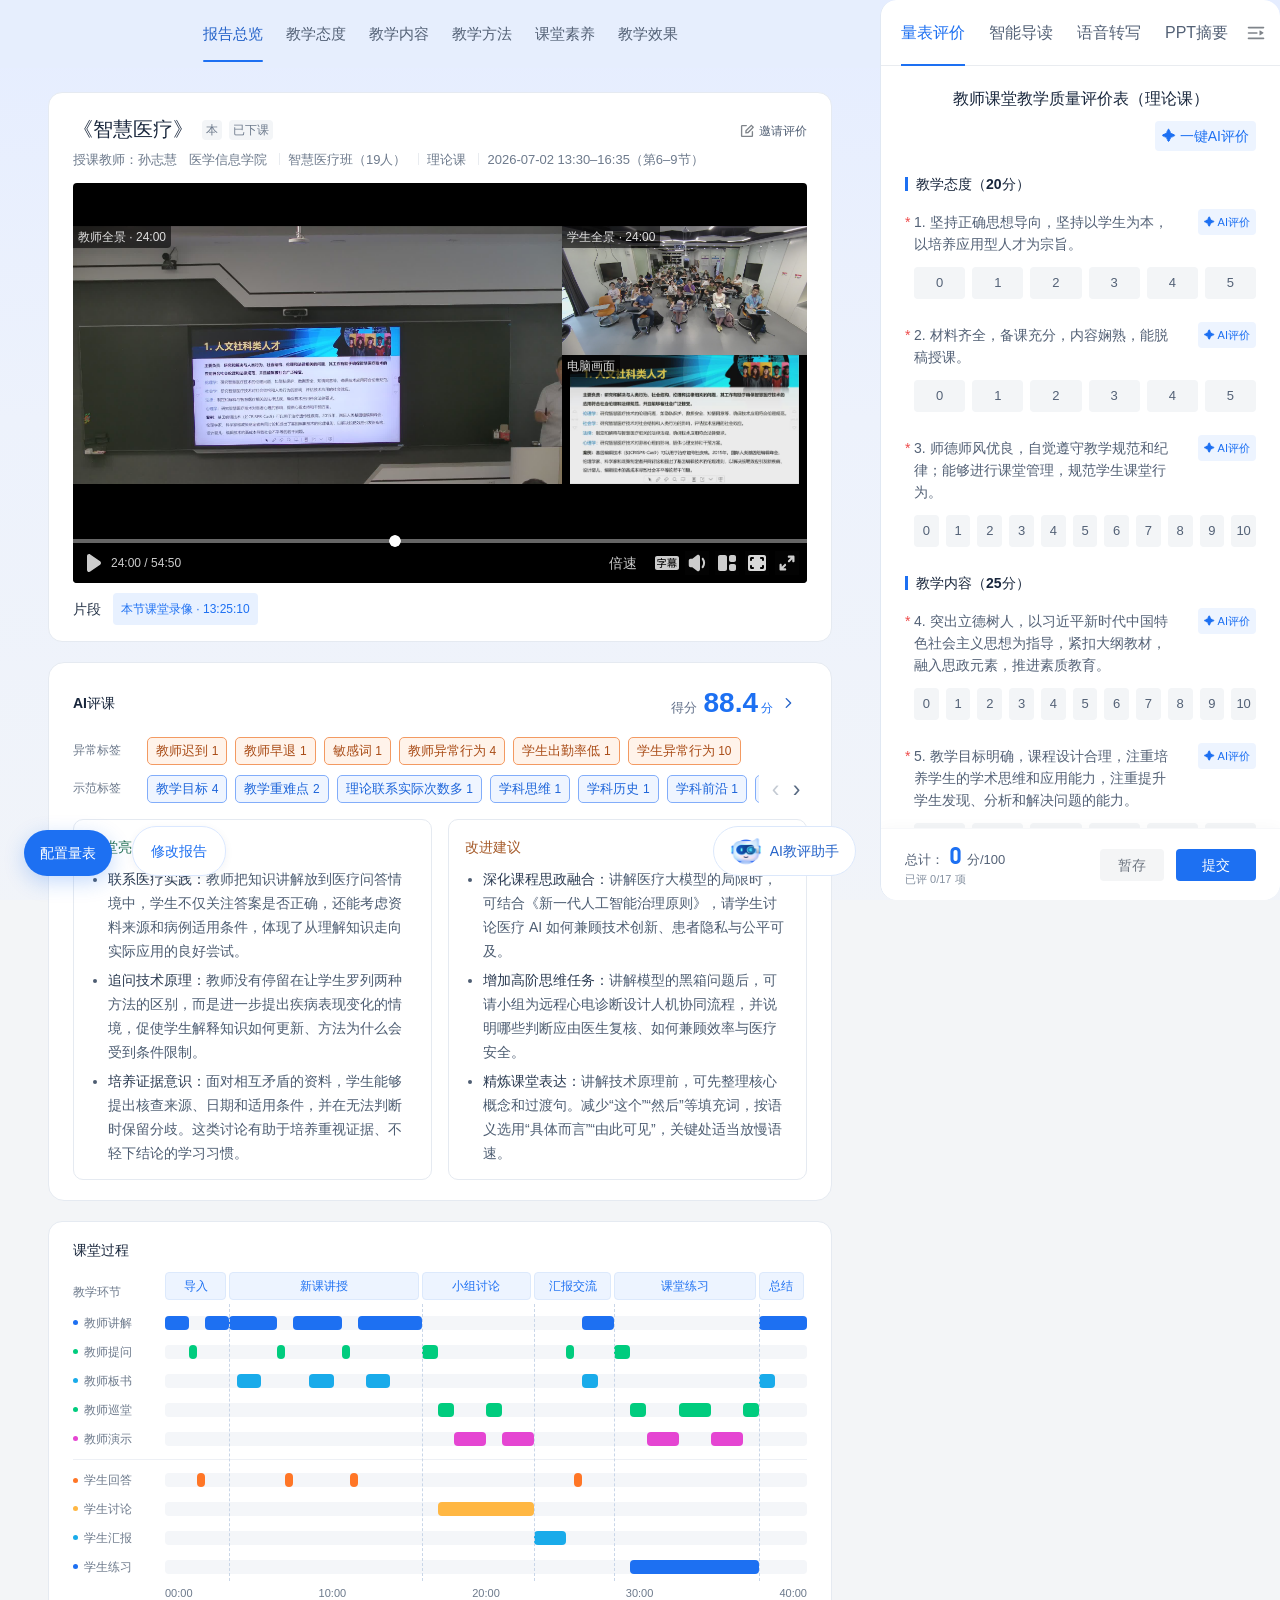
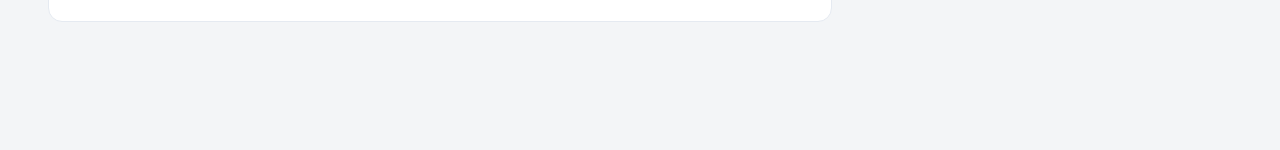
==== commit 719276d9: "Publish modular classroom report and radar comparisons" ====
--- a/index.html
+++ b/index.html
@@ -5,13 +5,13 @@
   <meta name="viewport" content="width=device-width, initial-scale=1.0" />
   <meta name="theme-color" content="#f3f5f7" />
   <title>报告总览 · 课堂评价报告</title>
-  <link rel="modulepreload" href="report-fcc8c02eb30e.js" />
-  <link rel="stylesheet" href="report-e8ad213a2ad8.css" />
+  <link rel="modulepreload" href="report-163e459c1626.js" />
+  <link rel="stylesheet" href="report-97d016e3c10e.css" />
   <style>#report-loading{display:none}html.report-starting #report-loading{display:grid;position:fixed;inset:0;place-items:center;background:#f3f5f7;color:#516176;font:14px sans-serif;z-index:99999}html.report-starting body > :not(#report-loading){visibility:hidden}</style>
   <script>document.documentElement.classList.add('report-starting')</script>
   <script type="module">
     try {
-      await import('./report-fcc8c02eb30e.js');
+      await import('./report-163e459c1626.js');
       const styles = [...document.querySelectorAll('link[rel="stylesheet"]')].filter(link => !link.sheet);
       await Promise.race([Promise.all(styles.map(link => new Promise(resolve => {
         link.addEventListener('load', resolve, {once:true});
--- a/report-97d016e3c10e.css
+++ b/report-97d016e3c10e.css
@@ -0,0 +1,1178 @@
+body.modular-overview-preview #recording .recording-main{background:transparent;scrollbar-gutter:stable;container-type:inline-size}
+.mod-top{display:grid;grid-template-columns:minmax(0,.82fr) minmax(0,1.18fr);gap:14px;align-items:start}
+.mod-top .mod-basic{background:#fff;border:1px solid #e5eaf1;border-radius:14px;min-width:0}
+.mod-top .recording-video-card,.mod-top .recording-stat-card{margin:0;box-shadow:none;border:0;background:none;padding:16px}
+.mod-top .recording-stat-card{padding-top:0}
+.mod-top .recording-heading{margin-bottom:12px;gap:8px;flex-wrap:wrap}
+.mod-top .recording-title{flex-wrap:wrap}
+.mod-top .recording-title h1{font-size:20px;line-height:1.45}
+.mod-top .recording-meta{font-size:12px;margin-top:5px;gap:4px 12px}
+.mod-top .recording-invite{margin:0}
+.mod-top .recording-player:not(:fullscreen){aspect-ratio:16/9}
+.mod-top .recording-control-row{padding:6px 8px;gap:6px;min-height:40px}
+.mod-top .recording-control-left,.mod-top .recording-control-right{gap:6px}
+.mod-top .recording-segments{margin-top:6px;min-height:30px}
+.mod-top .recording-stat-grid{gap:8px}
+.mod-top .recording-stat-item{padding:6px}
+.mod-labels{margin:0;padding:14px 16px;border:1px solid #e5eaf1;border-radius:14px;min-width:0}
+.mod-labels h2,.mod-ai-title{font-size:18px;font-weight:600;line-height:26px;color:#252f42;margin:0 0 10px}
+.mod-group{--tag:#1d65da;--tag-bg:#eff5ff;--tag-edge:#bfd6ff;margin-bottom:10px}
+.mod-group.bad{--tag:#a94c17;--tag-bg:#fff3ea;--tag-edge:#f4c9ac}
+.mod-group h3{font-size:13px;line-height:20px;color:#536176;margin:0 0 5px;font-weight:600}
+.mod-tags{display:grid;grid-template-columns:repeat(5,minmax(0,1fr));gap:5px}
+.mod-tags button{border:1px solid #e9edf3;background:#f4f6f8;color:#586477;font:inherit;font-size:12px;line-height:1.22;padding:3px 2px;min-height:29px;border-radius:5px;cursor:pointer}
+.mod-tags button.has-evidence,.mod-tags button:hover{color:var(--tag);background:var(--tag-bg);border-color:var(--tag-edge)}
+.mod-tags button[aria-pressed=true]{color:var(--tag);background:var(--tag-bg);border-color:var(--tag);box-shadow:inset 0 0 0 1px var(--tag);font-weight:600}
+.mod-tags button span{font-size:10px;white-space:nowrap}
+.mod-evidence{border:1px solid #e7ecf4;background:#f8fafe;border-radius:8px;padding:8px 10px}
+.mod-result{display:flex;align-items:center;justify-content:space-between;gap:5px;flex-wrap:wrap;font-size:13px}
+.mod-result span,.mod-empty{font-size:12px;color:#63718a}
+.mod-empty{margin:10px 0 2px}
+.mod-track-wrap:not(:empty){padding:6px 6px 0}
+.mod-track{height:max(14px,calc(var(--lanes)*14px));position:relative;background:repeating-linear-gradient(to right,#e0e7f0 0 1px,transparent 1px 25%);border-right:1px solid #e0e7f0;border-bottom:1px solid #dce4ef}
+.mod-mark{position:absolute;left:var(--pos);top:calc(var(--lane)*14px);transform:translateX(-50%);width:16px;height:14px;display:grid;place-items:center;border:0;padding:0;background:none;cursor:pointer}
+.mod-mark:after{content:'';width:8px;height:8px;border-radius:50%;background:var(--dot)}
+.mod-mark.chosen:after,.mod-mark:hover:after{outline:2px solid var(--dot);outline-offset:2px}
+.mod-ticks{display:flex;justify-content:space-between;font:11px/18px system-ui;color:#63718a}
+.mod-rows{display:flex;gap:5px;overflow:auto;padding-bottom:2px}
+.mod-rows button,.mod-seek{font:inherit;font-size:12px;color:#334462;background:white;border:1px solid #e2eaf5;border-radius:5px;padding:4px 6px;display:flex;align-items:center;gap:4px;white-space:nowrap;cursor:pointer}
+.mod-rows button.chosen,.mod-rows button:hover,.mod-seek:hover{color:#1d65da;border-color:#82b3fa}
+.mod-rows button span{max-width:116px;overflow:hidden;text-overflow:ellipsis}
+.mod-rows i{width:5px;height:5px;border-radius:50%;flex:none}
+.mod-detail{font-size:12px;margin-top:5px;max-height:105px;overflow:auto;border-top:1px solid #e2eaf5;padding-top:5px}
+.mod-detail p{margin:4px 0}
+.modular-overview-preview #recording-anomaly-timeline,.modular-overview-preview #merged-overview #diagnosis{display:none!important}
+.modular-overview-preview #process-v4,.modular-overview-preview #recording #merged-overview{margin:14px 0 0;padding:16px;background:white;border:1px solid #e5eaf1;border-radius:14px}
+.modular-overview-preview #merged-overview .refine-summary{padding:8px 0;border:0;gap:12px;grid-template-columns:minmax(110px,.5fr) minmax(300px,1.3fr) minmax(240px,1fr)}
+.modular-overview-preview .op-tabs{grid-column:auto;grid-template-columns:1fr;padding:0 0 0 12px;border-top:0;border-left:1px solid #e8edf3;gap:8px}
+.modular-overview-preview .op-radar{position:relative;padding:0}
+.modular-overview-preview .op-legend{display:none}
+.modular-overview-preview .op-radar svg .axis-label{cursor:pointer}
+.modular-overview-preview .op-radar svg .axis-label:hover text,.modular-overview-preview .op-radar svg .axis-label:focus text{fill:#1d65da}
+.mod-radar-tip{position:absolute;z-index:5;top:42%;left:50%;transform:translateX(-50%);pointer-events:none;background:white;border:1px solid #dce8f8;box-shadow:0 5px 22px #12264a1c;border-radius:8px;padding:8px 10px;text-align:left;color:#263754;font-size:12px;min-width:176px}
+.mod-radar-tip strong,.mod-radar-tip span{display:block;margin:3px 0}
+.mod-radar-tip em{font-style:normal;margin-left:5px;color:#20815f}
+.mod-radar-tip em.low{color:#a94c17}
+@container (max-width: 940px){.mod-tags{grid-template-columns:repeat(4,minmax(0,1fr))}}
+@container (max-width: 735px){.mod-top{grid-template-columns:minmax(0,1fr)}.mod-tags{grid-template-columns:repeat(5,minmax(0,1fr))}.modular-overview-preview #merged-overview .refine-summary{grid-template-columns:minmax(0,1fr)}.modular-overview-preview .op-tabs{border-left:0;padding:0}}
+@container (max-width: 475px){.mod-tags{grid-template-columns:repeat(3,minmax(0,1fr))}.mod-labels{padding:12px}.mod-top .recording-control-row{flex-wrap:wrap}}
+body.modular-overview-preview #recording .mod-top .recording-player:not(:fullscreen){height:auto;aspect-ratio:1.9;min-height:0}
+body.modular-overview-preview #recording .mod-top .recording-heading{margin-bottom:12px}
+#rubric-score-dialog .rsc-overview .op-legend:not([hidden]){display:flex;margin-top:6px}
+#rubric-score-dialog .rsc-overview .op-legend button{cursor:pointer}
+.modular-overview-preview #merged-overview .refine-summary{margin:0}
+.modular-overview-preview #merged-overview section[aria-labelledby="diagnosis-title"]{display:none!important}
+.modular-overview-preview .op-radar svg circle[r="2.6"]{cursor:pointer;stroke-width:1;paint-order:stroke;pointer-events:bounding-box}
+body.modular-overview-preview{background:linear-gradient(180deg,#e5edff 0,#edf2fc 420px,#f1f4f9 920px) fixed}
+body.modular-overview-preview :is(#attitude,#content,#method,#literacy,#effect){background:transparent}
+body.modular-overview-preview #recording .mod-course-heading{display:flex;flex-wrap:nowrap;align-items:center;gap:12px;margin:0 0 10px;padding:9px 13px;background:white;border:1px solid #e5eaf1;border-radius:12px}
+.mod-course-heading>div{display:flex;align-items:center;gap:12px;flex:1}
+.mod-course-heading .recording-title{flex:none;white-space:nowrap}
+.mod-course-heading .recording-meta{margin:0;flex-wrap:nowrap;font-size:12px;white-space:nowrap;overflow-x:auto;scrollbar-width:none;min-width:0;gap:8px}
+.mod-course-heading .recording-invite{margin:0;flex:none}
+.mod-top{grid-template-columns:minmax(0,.75fr) minmax(0,1.25fr);gap:12px}
+.mod-top .recording-video-card{padding:10px}
+body.modular-overview-preview #recording .mod-top .recording-player:not(:fullscreen){height:clamp(172px,28dvh,260px);aspect-ratio:auto}
+.mod-top .recording-segments{min-height:25px}
+.mod-labels{padding:10px 12px}
+.mod-labels h2{margin-bottom:5px}
+.mod-group{display:grid;grid-template-columns:58px minmax(0,1fr);align-items:start;gap:5px;margin-bottom:6px}
+.mod-group h3{margin:3px 0 0;white-space:nowrap}
+.mod-group[hidden],.mod-tags button[hidden]{display:none}
+.mod-tags{display:flex;flex-wrap:wrap;gap:5px}
+.mod-tags button{min-height:24px;padding:2px 7px}
+.mod-track-wrap:not(:empty){padding:7px 2px 0}
+.mod-track{height:13px;border:0;border-radius:4px;background:#edf1f6}
+.mod-track .mod-mark{top:0;height:13px;transform:none;border-radius:3px;background:var(--dot);display:block}
+.mod-track .mod-span{width:var(--duration);min-width:3px}
+.mod-track .mod-point{width:7px;transform:translateX(-50%)}
+.mod-track .mod-mark:after{display:none}
+.mod-track .mod-mark:is(:hover,:focus-visible,.chosen){z-index:2;outline:2px solid var(--dot);outline-offset:2px}
+@container (max-width:735px){.mod-top{grid-template-columns:minmax(0,1fr)}.mod-course-heading>div{flex-wrap:wrap;gap:4px}.mod-course-heading .recording-meta{max-width:100%;flex-wrap:wrap;white-space:normal}}
+@container (max-width:475px){.mod-group{grid-template-columns:minmax(0,1fr);gap:3px}}
+@container (min-width:736px){body.modular-overview-preview #recording .mod-top .recording-player:not(:fullscreen){height:clamp(166px,24dvh,240px)}}
+.mod-top{grid-template-columns:minmax(0,1fr);gap:14px}
+.mod-top .recording-video-card{padding:18px}
+body.modular-overview-preview #recording .mod-course-heading{background:none;border:0;padding:0;margin-bottom:12px}
+.mod-player-anchor{height:clamp(260px,41vw,440px);scroll-margin-top:78px}
+body.modular-overview-preview #recording .mod-top .recording-player:not(:fullscreen){width:100%;height:100%;aspect-ratio:auto}
+.mod-top .recording-segments{margin-top:10px}
+.mod-labels{padding:14px 16px}
+body.modular-overview-preview #recording .mod-top .recording-player.mod-floating:not(:fullscreen){position:fixed;inset:84px auto auto var(--float-left,24px);z-index:24;width:min(380px,calc(100vw - 40px));height:auto;aspect-ratio:16/9;border-radius:9px;box-shadow:0 8px 30px #13274845}
+.mod-float-tools:not([hidden]){display:flex;position:absolute;top:8px;right:8px;z-index:10;gap:5px}
+.mod-float-tools button{background:#111827bd;color:#fff;border:1px solid #ffffff50;border-radius:5px;width:28px;height:28px;padding:0;font-size:18px;cursor:pointer}
+@media(max-width:600px){.mod-top .recording-video-card{padding:10px}.mod-player-anchor{height:190px}body.modular-overview-preview #recording .mod-top .recording-player.mod-floating:not(:fullscreen){width:min(270px,calc(100vw - 46px));inset:70px auto auto var(--float-left,12px)}}
+
+body.modular-overview-preview #recording :is(.recording-layout,.recording-main,.mod-top){background:transparent}
+.mod-top{gap:20px}
+.modular-overview-preview #process-v4,.modular-overview-preview #recording #merged-overview{margin-top:20px}
+.mod-evidence{position:relative;display:grid;grid-template-columns:max-content minmax(0,1fr) max-content;align-items:center;gap:12px;background:none;border:0;border-radius:0;padding:0;margin-top:12px}
+.mod-evidence[hidden]{display:none}
+.mod-result{display:contents}
+.mod-result strong,.mod-result span{color:#63718a;font-size:13px;font-weight:400}
+.mod-result strong{grid-column:1;grid-row:1}
+.mod-result span{grid-column:3;grid-row:1;white-space:nowrap}
+.mod-track-wrap:not(:empty){grid-column:2;grid-row:1;padding:0 3px}
+.mod-track,.mod-track .mod-mark{height:15px}
+.mod-track .mod-point{width:4px;border-radius:1px}
+.mod-detail{grid-column:1/-1}
+.mod-labels{padding:20px 22px}
+.mod-labels h2{margin-bottom:14px}
+.mod-group{display:block;margin-bottom:14px}
+.mod-group:last-of-type{margin-bottom:0}
+.mod-group h3{font-size:14px;line-height:22px;margin:0 0 8px}
+.mod-tags{display:grid;grid-template-columns:repeat(5,minmax(0,1fr));gap:7px 8px}
+.mod-tags button{min-height:36px;padding:5px 8px;font-size:14px;line-height:20px}
+.mod-tags button span{font-size:12px}
+.mod-evidence{margin-top:16px}
+.mod-course-heading>div{display:block}
+.mod-course-heading .recording-title{gap:7px}
+.mod-course-heading .recording-meta{margin-top:5px;display:flex;flex-wrap:wrap;gap:4px 12px;white-space:normal}
+@container(max-width:735px){.mod-tags{grid-template-columns:repeat(3,minmax(0,1fr))}}
+@container(max-width:425px){.mod-labels{padding:15px 12px}.mod-tags{grid-template-columns:repeat(2,minmax(0,1fr))}.mod-tags button{font-size:12px}.mod-evidence{gap:6px}}
+body.modular-overview-preview #recording :is(.recording-layout,.recording-main,.mod-top){background:transparent!important}
+.mod-tags{display:flex;flex-wrap:wrap;gap:8px}
+.mod-tags button{min-height:26px;padding:2px 8px;font-size:13px;line-height:20px;border-radius:5px}
+.mod-tags button span{font-size:11px}
+.mod-group.bad{--tag-edge:#f39a62}
+.mod-group.good{--tag-edge:#82adfa}
+.mod-detail{max-height:none;overflow:visible;padding-top:8px}
+body.overview-recording-merge.modular-overview-preview>main#recording{width:calc(100% - 96px);max-width:1080px;margin:24px auto}
+.modular-overview-preview #recording .mod-labels,.modular-overview-preview #process-v4,.modular-overview-preview #recording #merged-overview{padding-inline:24px}
+.mod-group{display:grid;grid-template-columns:64px minmax(0,1fr);align-items:start;gap:10px;margin-bottom:10px}
+.mod-group h3{margin:2px 0 0;white-space:nowrap}
+.mod-float-jumps:not([hidden]){position:absolute;z-index:10;top:8px;left:8px;display:flex;gap:2px;padding:2px;background:#111827db;border-radius:5px;color:#fff}
+.mod-float-jumps button{color:inherit;background:none;border:0;border-radius:3px;padding:0 5px;min-width:22px;height:23px;font-size:12px;font-variant-numeric:tabular-nums;cursor:pointer}
+.mod-float-jumps button:hover:not(:disabled){background:#ffffff2b}
+.mod-float-jumps button:disabled{opacity:.4;cursor:default}
+@media(max-width:600px){
+ body.overview-recording-merge.modular-overview-preview>main#recording{width:calc(100% - 32px);margin:16px auto}
+ .modular-overview-preview #recording .mod-labels,.modular-overview-preview #process-v4,.modular-overview-preview #recording #merged-overview{padding-inline:14px}
+ .mod-group{grid-template-columns:56px minmax(0,1fr);gap:5px}
+ .mod-group h3{font-size:12px}
+}
+
+.modular-overview-preview .mod-top .recording-video-card{padding:22px 24px 16px}
+.modular-overview-preview .mod-player-anchor{width:min(100%,980px);height:clamp(240px,34vw,400px);margin-inline:auto}
+.modular-overview-preview .mod-top .recording-segments{width:min(100%,980px);margin-inline:auto}
+@media (min-width:601px) and (max-width:850px){
+ body.overview-recording-merge.modular-overview-preview>main#recording{width:calc(100% - 48px)}
+}
+@media(max-width:600px){
+ .modular-overview-preview .mod-top .recording-video-card{padding:14px}
+ .modular-overview-preview .mod-player-anchor{height:190px}
+}
+.modular-overview-preview #recording #merged-overview{display:none}
+.modular-overview-preview #recording .mod-labels{position:relative;padding-top:20px}
+.mod-labels .mod-score{float:right;margin:0 0 10px 18px;border:0;padding:0;display:block}
+.mod-score>.refine-label{display:none}
+.modular-overview-preview .mod-score button{display:flex;align-items:center;gap:7px;padding:3px 7px;border:0;border-radius:6px;background:#f1f6ff;color:#1d65da;cursor:pointer;white-space:nowrap}
+.mod-score button:hover{background:#e6efff}
+.mod-score-label{color:#63718a;font-size:12px}
+.modular-overview-preview .mod-score .refine-number{font-size:29px;line-height:36px;margin:0;font-weight:650}
+.mod-score .refine-number small{font-size:11px;margin-left:3px}
+.mod-score-arrow{width:14px;height:14px;flex:none}
+.mod-findings{clear:both;display:grid;grid-template-columns:repeat(2,minmax(0,1fr));gap:16px;margin-top:16px}
+.mod-finding{min-width:0;padding:15px 16px 14px;background:transparent;border:1px solid #e5eaf1;border-radius:10px}
+.mod-finding h3{margin:0 0 8px;font-size:15px;color:#237054}
+.mod-finding.advice h3{color:#a55a29}
+.mod-finding ul{margin:0;padding-left:18px;color:#4d5d72;font-size:14px;line-height:1.65}
+.mod-finding li+li{margin-top:5px}
+#rubric-score-dialog .rsc-overview{padding:16px 0 8px;border-bottom:1px solid #edf0f4}
+#rubric-score-dialog .rsc-overview h3{margin:0;font-size:16px}
+#rubric-score-dialog .rsc-overview .op-radar{width:min(100%,480px);margin:0 auto;border:0}
+#rubric-score-dialog .rsc-overview .op-radar svg{height:245px}
+.mod-radar-tip em span:not(.sr-only){display:inline;margin:0 3px 0 0;font-weight:700}
+@media(max-width:600px){.mod-findings{grid-template-columns:1fr;gap:10px}.mod-labels .mod-score{float:none;display:flex;justify-content:flex-end;margin:0 0 12px}#rubric-score-dialog .rsc-overview .op-radar svg{height:210px}}
+.mod-review-head{display:flex;align-items:center;justify-content:space-between;gap:12px;margin-bottom:14px}
+.mod-review-head h2{margin:0;font-size:14px;line-height:24px;font-weight:600}
+.mod-review-head .mod-score{float:none;margin:0;padding:0}
+.modular-overview-preview .mod-review-head .mod-score button{background:none;padding:2px 0 2px 7px}
+.modular-overview-preview .mod-review-head .mod-score button:hover{background:#f1f6ff}
+.mod-tag-strip{min-width:0;display:flex;align-items:center;gap:6px}
+.mod-tag-strip .mod-tags{position:relative;display:flex;flex:1;flex-wrap:nowrap;min-width:0;overflow:auto;scrollbar-width:none}
+.mod-tag-strip .mod-tags button{white-space:nowrap;flex:none}
+.mod-tag-nav:not([hidden]){display:flex;align-items:center;flex:none}
+.mod-tag-nav button{border:0;border-radius:4px;background:none;color:#596b83;padding:0;width:21px;height:25px;font:inherit;font-size:23px;line-height:23px;cursor:pointer}
+.mod-tag-nav button:disabled{opacity:.35;cursor:default}
+.mod-tag-nav button:not(:disabled):hover{background:#eff4fb}
+.mod-finding li strong{color:#2a3a51;font-weight:600}
+
+/* Match the report's recording headings, body copy and chart labels. */
+.mod-review-head h2{letter-spacing:0;color:var(--text-heading)}
+.mod-group h3,.mod-finding h3{font-size:14px;line-height:24px;font-weight:600}
+.mod-group h3{margin-top:1px}
+.mod-finding ul,.mod-detail{font-size:14px;line-height:24px}
+.mod-course-heading .recording-meta,.mod-tag-strip .mod-tags button,.mod-score-label{font-size:13px;line-height:22px}
+.mod-result strong,.mod-result span,.mod-tag-strip .mod-tags button span,.modular-overview-preview .mod-score .refine-number small{font-size:12px;line-height:20px}
+.modular-overview-preview .mod-score .refine-number{font-size:28px;line-height:36px;font-variant-numeric:tabular-nums}
+#rubric-score-dialog .rsc-overview h3{font-size:14px;line-height:24px;font-weight:600}
+@media(max-width:600px){
+ .mod-course-heading .recording-meta,.mod-tag-strip .mod-tags button{font-size:12px;line-height:20px}
+ .mod-group h3{font-size:12px;line-height:22px}
+}
+.mod-review-head h2{color:var(--text-heading)}
+.mod-group h3{font-size:12px;line-height:24px;font-weight:400;color:var(--muted)}
+.modular-overview-preview .mod-review-head .mod-score button{align-items:baseline}
+.mod-score-arrow{align-self:center;color:var(--text-action);margin-left:1px}
+.modular-overview-preview #rubric-score-dialog[open]{display:grid;grid-template-columns:146px minmax(0,1fr);grid-template-rows:auto minmax(0,1fr);width:min(1140px,calc(100vw - 40px))}
+.modular-overview-preview #rubric-score-dialog .rsc-header{grid-column:1/-1}
+.modular-overview-preview #rubric-score-dialog .rsc-nav{flex-direction:column;align-items:stretch;gap:4px;padding:14px 10px;min-height:0;border:0;border-right:1px solid #edf0f4;background:#fafbfd}
+.modular-overview-preview #rubric-score-dialog .rsc-nav button{display:flex;align-items:center;justify-content:space-between;text-align:left;flex:none;min-height:36px;padding:6px 9px;background:transparent}
+.modular-overview-preview #rubric-score-dialog .rsc-nav button:is([aria-current=true],:hover){background:#edf4ff}
+@media(max-width:600px){
+ .modular-overview-preview #rubric-score-dialog[open]{grid-template-columns:78px minmax(0,1fr);width:calc(100vw - 16px)}
+ .modular-overview-preview #rubric-score-dialog .rsc-nav{padding:10px 4px}
+ .modular-overview-preview #rubric-score-dialog .rsc-nav button{display:block;font-size:12px;padding:5px;text-align:center}
+ .modular-overview-preview #rubric-score-dialog .rsc-nav span{display:block;margin:0;font-size:11px}
+}
+.modular-overview-preview #rubric-score-dialog[open]{grid-template-rows:auto auto;align-content:start;overflow:auto;overscroll-behavior:contain}
+.modular-overview-preview #rubric-score-dialog .rsc-nav{position:sticky;top:0;align-self:start;overflow:visible}
+.modular-overview-preview #rubric-score-dialog .rsc-scroll{overflow:visible;min-width:0}
+.modular-overview-preview #rubric-score-dialog[open]{
+ grid-template-columns:116px minmax(0,1fr);width:min(1180px,calc(100vw - 48px));background:#f4f7fc;
+}
+.modular-overview-preview #rubric-score-dialog .rsc-header{background:#fff;padding-block:12px}
+.modular-overview-preview #rubric-score-dialog .rsc-header h2{font-size:18px;line-height:28px}
+.modular-overview-preview #rubric-score-dialog .rsc-nav{border:0;background:none;padding:16px 6px 12px 14px}
+.modular-overview-preview #rubric-score-dialog .rsc-nav button{font-size:13px;min-height:32px;justify-content:flex-start}
+.modular-overview-preview #rubric-score-dialog .rsc-nav button span{display:none}
+.modular-overview-preview #rubric-score-dialog .rsc-scroll{padding:14px 20px 20px 4px}
+.modular-overview-preview #rubric-score-dialog :is(.rsc-overview,.rsc-dimension){background:#fff;border:1px solid #e3eaf4;border-radius:12px;padding:16px 20px}
+.modular-overview-preview #rubric-score-dialog .rsc-dimension{margin-top:14px}
+.rsc-overview-head{display:flex;align-items:center;justify-content:space-between;gap:8px;margin-bottom:10px}
+#rubric-score-dialog .rsc-overview-head h3{font-size:16px}
+.rsc-overview-head strong{font-size:24px;font-weight:600;color:#1d65da;white-space:nowrap;font-variant-numeric:tabular-nums}
+.rsc-overview-head small{font-size:14px;font-weight:400;color:#7b8ba3}
+.rsc-overview-chart{border:1px solid #e8edf4;border-radius:8px;padding:6px 8px}
+#rubric-score-dialog .rsc-overview .op-radar svg{height:clamp(165px,36dvh,280px)}
+@media(max-width:600px){
+ .modular-overview-preview #rubric-score-dialog[open]{grid-template-columns:71px minmax(0,1fr);width:calc(100vw - 16px)}
+ .modular-overview-preview #rubric-score-dialog .rsc-nav{padding:12px 4px}
+ .modular-overview-preview #rubric-score-dialog .rsc-nav button{font-size:12px}
+ .modular-overview-preview #rubric-score-dialog .rsc-scroll{padding:10px 8px 12px 0}
+ .modular-overview-preview #rubric-score-dialog :is(.rsc-overview,.rsc-dimension){padding:12px 8px}
+}
+
+/* Let the rubric fit its available column instead of using the full-width report table. */
+.modular-overview-preview #rubric-score-dialog[open]{overflow-x:clip;overflow-y:auto}
+.modular-overview-preview #rubric-score-dialog .rsc-scroll{container:rubric-detail / inline-size}
+.modular-overview-preview #rubric-score-dialog .rsc-dimension{min-width:0}
+.modular-overview-preview #rubric-score-dialog .rsc-dimension-head{position:static;max-width:none}
+.modular-overview-preview #rubric-score-dialog :is(.rsc-columns,.rsc-observation){grid-template-columns:minmax(0,1fr) minmax(0,1.35fr) minmax(0,2.6fr) 44px;gap:10px;align-items:start}
+.modular-overview-preview #rubric-score-dialog :is(.rsc-name h5,.rsc-result p,.rsc-inline-bands>div>span){white-space:normal;overflow:visible;overflow-wrap:anywhere;max-width:none;min-width:0}
+.modular-overview-preview #rubric-score-dialog .rsc-inline-bands{grid-template-columns:repeat(4,minmax(0,1fr))}
+.modular-overview-preview #rubric-score-dialog .rsc-inline-bands>div{display:grid;grid-template-rows:1fr auto;align-items:start;padding:6px;gap:3px;min-width:0}
+.modular-overview-preview #rubric-score-dialog .rsc-row-status{grid-column:4;grid-row:1;padding:0;background:transparent}
+.modular-overview-preview #rubric-score-dialog .rsc-module-head{flex-wrap:wrap;gap:4px 12px}
+.modular-overview-preview #rubric-score-dialog .rsc-module-head h4{min-width:0;overflow-wrap:anywhere}
+@container rubric-detail (max-width:620px){
+ .modular-overview-preview #rubric-score-dialog .rsc-columns{display:none}
+ .modular-overview-preview #rubric-score-dialog .rsc-observation{grid-template-columns:minmax(0,1fr) auto;gap:4px 8px}
+ .modular-overview-preview #rubric-score-dialog .rsc-row-status{grid-column:2}
+ .modular-overview-preview #rubric-score-dialog .rsc-result{grid-column:1/-1;grid-row:2}
+ .modular-overview-preview #rubric-score-dialog .rsc-inline-bands{grid-column:1/-1;grid-row:3}
+}
+
+@container rubric-detail (max-width:340px){
+ .modular-overview-preview #rubric-score-dialog .rsc-inline-bands{gap:4px}
+ .modular-overview-preview #rubric-score-dialog .rsc-inline-bands>div{padding:4px}
+ .modular-overview-preview #rubric-score-dialog .rsc-inline-bands>div>span{font-size:11px;line-height:17px}
+}
+.modular-overview-preview #rubric-score-dialog .rsc-observation{
+ grid-template-columns:minmax(0,1fr) auto;gap:5px 10px;
+}
+.modular-overview-preview #rubric-score-dialog .rsc-inline-bands{grid-column:1/-1;grid-row:2}
+.modular-overview-preview #rubric-score-dialog .rsc-inline-bands>div{
+ display:flex;align-items:baseline;justify-content:space-between;gap:4px;padding-block:4px;min-height:30px;
+}
+.modular-overview-preview #rubric-score-dialog .rsc-result{grid-column:1/-1;grid-row:3}
+.modular-overview-preview #rubric-score-dialog .rsc-evidence-label{font-weight:600;color:var(--secondary)}
+.modular-overview-preview #rubric-score-dialog .rsc-row-status{grid-column:2}
+@container rubric-detail (max-width:340px){
+ .modular-overview-preview #rubric-score-dialog .rsc-inline-bands>div{padding-inline:3px;gap:2px}
+ .modular-overview-preview #rubric-score-dialog .rsc-inline-bands b{font-size:11px}
+}
+.modular-overview-preview #rubric-score-dialog .rsc-module{overflow:visible}
+.modular-overview-preview #rubric-score-dialog .rsc-observation{grid-template-columns:minmax(85px,1fr) minmax(0,5fr);gap:6px 10px;align-items:center}
+.modular-overview-preview #rubric-score-dialog .rsc-inline-bands{grid-column:2;grid-row:1}
+.modular-overview-preview #rubric-score-dialog .rsc-row-status{grid-column:2;grid-row:2}
+.modular-overview-preview #rubric-score-dialog .rsc-evidence-trigger{padding:0;border:0;background:none;color:inherit;text-align:left;text-decoration:underline dotted #8a9bb4;text-underline-offset:3px;font-weight:600;line-height:inherit}
+.modular-overview-preview #rubric-score-dialog .rsc-result{
+ display:none;position:absolute;z-index:4;inset:calc(100% - 3px) 12px auto;
+ padding:8px 12px;background:white;border:1px solid #dbe5f3;border-radius:7px;box-shadow:0 6px 18px #2432471c;
+}
+.modular-overview-preview #rubric-score-dialog .rsc-observation:has(.rsc-evidence-trigger:is(:focus-visible,[aria-expanded=true])) .rsc-result{display:block}
+@media(hover:hover){
+ .modular-overview-preview #rubric-score-dialog .rsc-observation:has(.rsc-evidence-trigger:hover) .rsc-result{display:block}
+}
+@container rubric-detail (max-width:520px){
+ .modular-overview-preview #rubric-score-dialog .rsc-observation{grid-template-columns:minmax(0,1fr) auto}
+ .modular-overview-preview #rubric-score-dialog .rsc-inline-bands{grid-column:1/-1;grid-row:2}
+ .modular-overview-preview #rubric-score-dialog .rsc-row-status{grid-row:1}
+}
+.modular-overview-preview #rubric-score-dialog .rsc-inline-bands>div{padding:0;align-items:stretch}
+.modular-overview-preview #rubric-score-dialog .rsc-inline-bands .rsc-evidence-trigger{display:flex;align-items:baseline;justify-content:space-between;width:100%;min-width:0;padding:4px 6px;gap:4px;font-size:12px;line-height:20px;font-weight:400;text-decoration:none}
+.modular-overview-preview #rubric-score-dialog .rsc-evidence-trigger span{min-width:0;overflow-wrap:anywhere}
+.modular-overview-preview #rubric-score-dialog .rsc-inline-bands>div:has(.rsc-evidence-trigger:hover){border-color:#9dbdec}
+@container rubric-detail (max-width:340px){
+ .modular-overview-preview #rubric-score-dialog .rsc-inline-bands .rsc-evidence-trigger{padding-inline:3px;gap:2px;font-size:11px;line-height:17px}
+}
+
+:root{font-family:Inter,-apple-system,BlinkMacSystemFont,"PingFang SC","Microsoft YaHei",sans-serif;color:#252933;background:#f3f5f7;font-synthesis:none;--blue:#4268e8;--muted:#8b919c;--border:#e9ecf2;--green:#36a675}
+*{box-sizing:border-box}html{scroll-behavior:smooth;scroll-padding-top:84px}body{margin:0;background:linear-gradient(180deg,#e8edff 0,#eff2fa 290px,#f3f5f7 600px);font-size:14px;line-height:1.6;min-height:100vh}button,a,input,textarea{font:inherit}button,a{-webkit-tap-highlight-color:transparent}button{cursor:pointer;color:inherit}button{border:0;background:none}button:disabled{cursor:default}a{color:inherit;text-decoration:none}button:focus-visible,a:focus-visible,input:focus-visible,textarea:focus-visible,[tabindex]:focus-visible{outline:3px solid #4268e85c;outline-offset:4px}button,a{transition:background .18s,color .18s,box-shadow .18s,transform .18s}h1,h2,h3,p{margin:0}h2{font-size:19px;line-height:1.5;font-weight:650}h3{font-size:15px;font-weight:600}p{color:#858b96}button:hover{color:var(--blue)}.topbar{height:76px;display:flex;align-items:center;justify-content:center;position:sticky;top:0;z-index:10;background:#eaf0fcdd;backdrop-filter:blur(18px);border-bottom:1px solid #e4eaf74d}.topbar nav{display:flex;align-items:center;gap:30px;height:100%}.topbar nav>*{height:100%;display:flex;align-items:center;padding:0 1px;position:relative;font-weight:550;font-size:14px;white-space:nowrap}.topbar .active{color:var(--blue)}.topbar .active:after{content:"";position:absolute;bottom:13px;left:0;right:0;height:2px;background:var(--blue);border-radius:4px}main{width:calc(100% - 96px);max-width:1440px;margin:0 auto;padding:12px 0 24px}.card{background:#fff;border-radius:14px;box-shadow:0 2px 10px #202e5902}.hero{display:grid;grid-template-columns:1.72fr 1fr;gap:24px}.summary{padding:30px 32px}.summary-heading{display:flex;align-items:center;justify-content:space-between;gap:16px;margin-bottom:24px}h1{font-size:22px;display:flex;align-items:center;gap:10px;font-weight:650;color:#263d78}.brand-orb{display:inline-block;width:34px;height:34px;flex-shrink:0;border-radius:50%;background:conic-gradient(from 30deg,#cfebff,#689deb,#4785df,#aac7fb,#eefbff,#c9eaff);position:relative;box-shadow:inset 2px 3px 4px #ffffff70}.brand-orb:after{content:"";position:absolute;inset:10px 7px;border-radius:50%;transform:rotate(-29deg);background:linear-gradient(150deg,white,#c8e2ff);box-shadow:0 2px 5px #4268e857}.text-button{font-size:12px;display:inline-flex;gap:8px;align-items:center;color:var(--blue);padding:4px 0}.text-button:hover{text-decoration:underline}.muted{color:#9bA1ac}.info-icon{border:1px solid currentColor;border-radius:50%;display:inline-flex;align-items:center;justify-content:center;width:13px;height:13px;font-size:9px;font-weight:600}.course-name{font-size:15px;margin-bottom:8px}.course-meta{font-size:11px;display:flex;flex-wrap:wrap;gap:3px 12px;color:#8a909b}.course-meta span+span:before{content:"";border-left:1px solid #dde0e5;margin-right:12px}.overall-score{display:flex;align-items:center;gap:10px;margin:10px 0 28px}.overall-score strong{font-size:58px;line-height:1.2;letter-spacing:-2px;color:#202329;font-weight:650;font-variant-numeric:tabular-nums}.overall-score>div{font-size:12px;color:#9399a3;padding-top:6px}.overall-score>div p{font-size:12px;margin-top:4px}.score-context{margin-left:auto;font-size:11px;color:#afb4be;align-self:flex-end;padding-bottom:7px}.summary-grid{display:grid;grid-template-columns:repeat(3,minmax(0,1fr));gap:12px}.summary-item{background:#fcfdff;border:1px solid var(--border);border-radius:6px;padding:15px 16px;text-align:left}.summary-item:is(button):hover{background:#f2f5ff;border-color:#cfd9fb}.eyebrow{display:block;font-size:12px;color:#959aa3;margin-bottom:8px}.arrow{float:right;opacity:0;transition:opacity .2s;color:var(--blue)}.summary-item:hover .arrow{opacity:1}.summary-item h3{font-size:16px;color:#30353f}.summary-item p{font-size:11px;margin-top:4px;line-height:1.7}.radar-card{display:flex;flex-direction:column;justify-content:center;align-items:center;padding:14px 24px 22px}.radar-card #radar{width:100%;max-width:350px}.radar-card svg{display:block;width:100%;height:267px;overflow:visible}.radar-card svg text{font-family:inherit;font-size:10px;fill:#979da8}.radar-card svg .value{font-size:12px;fill:#373d48;font-weight:600}.radar-card svg .axis-label{cursor:pointer}.radar-card svg .axis-label:hover text{fill:var(--blue)}.legend{display:flex;gap:18px;justify-content:center;margin-top:5px}.legend button{font-size:11px;color:#858b96;display:flex;gap:6px;align-items:center;padding:3px 0;opacity:.35}.legend button.selected{opacity:1}.dot{display:inline-block;width:5px;height:5px;border-radius:50%}.blue{background:#456be7}.gray{background:#c7cddd}.purple{background:#b774cb}.section{padding:28px 32px;margin-top:24px}.section-heading{display:flex;align-items:center;justify-content:space-between;gap:20px;margin-bottom:22px}.section-hint{font-size:11px;color:#adb2bd}.section-hint>span{margin-left:6px}.dimension-grid{display:grid;grid-template-columns:repeat(5,minmax(0,1fr));gap:18px}.dimension-card{position:relative;border:1px solid var(--border);border-radius:6px;background:#fcfdff;padding:22px 15px 23px;text-align:center;transition:.2s}.dimension-card:hover{border-color:#b8c7fa;background:#f7f9ff;box-shadow:0 6px 16px #315ccc0a;transform:translateY(-3px)}.dimension-card h3{font-size:15px;margin-bottom:7px;color:#333842}.tag{display:inline-flex;font-size:10px;line-height:16px;padding:0 5px;border:1px solid #a3ddc0;color:#48a77c;background:#f0fbf5;border-radius:3px;font-weight:400}.tag.orange{background:#fff7ef;border-color:#ebc59c;color:#cc9358}.dimension-card .dimension-score{display:block;font-size:36px;font-weight:650;line-height:1.2;margin:8px 0 14px;letter-spacing:-1px;color:#282c33}.dimension-card p{font-size:12px;line-height:1.9;max-width:192px;min-height:46px;margin:auto}.dimension-card .card-arrow{position:absolute;top:12px;right:14px;color:var(--blue);opacity:0}.dimension-card:hover .card-arrow{opacity:1}.evidence-layout{display:grid;grid-template-columns:29.5% 1fr;gap:22px}.evidence-tabs{display:flex;flex-direction:column;gap:9px}.evidence-tabs button{border:1px solid var(--border);border-radius:6px;padding:12px 14px;display:flex;align-items:center;justify-content:space-between;gap:12px;font-size:12px;text-align:left;min-height:43px}.evidence-tabs button span{white-space:nowrap;color:#8c929e;font-size:11px}.evidence-tabs button[aria-selected=true]{background:#eaf0ff;border-color:#d3ddff;color:var(--blue);font-weight:550}.evidence-tabs button[aria-selected=true] span{color:var(--blue);font-weight:400}.evidence-tabs button:hover{background:#f2f5ff}.evidence-panel{border:1px solid var(--border);border-radius:6px;padding:17px 18px;min-width:0}.evidence-panel h3{font-size:13px;margin-bottom:4px}.evidence-panel>p{font-size:11px;line-height:1.8}.evidence-chart{background:#fcfdff;border:1px solid var(--border);border-radius:5px;padding:12px 14px;margin-top:13px}.chart-title{display:flex;justify-content:space-between;align-items:center;font-size:11px;margin-bottom:10px}.chart-title span{font-size:10px;color:#a0a5ae}.bar-columns{display:grid;grid-template-columns:repeat(3,minmax(0,1fr));gap:26px}.bar-row{display:flex;align-items:center;gap:8px;font-size:10px;color:#8d939d;margin:6px 0}.bar-row>span:first-child{width:42px;white-space:nowrap;flex-shrink:0}.bar-track{height:4px;background:#edf0f6;border-radius:4px;flex:1;overflow:hidden}.bar-fill{height:100%;background:#4d70e7;border-radius:4px;animation:grow .45s ease both}.bar-row b{font-size:10px;font-weight:400;min-width:27px;text-align:right;color:#7f8591}.evidence-detail-toggle{font-size:11px;color:var(--blue);margin-top:10px;padding:0;display:flex;gap:6px;align-items:center}.evidence-list{margin:12px 0 0;padding:0;list-style:none;border-top:1px solid var(--border)}.evidence-list li{padding:10px 0;display:flex;gap:12px;font-size:11px;color:#7c8492;border-bottom:1px solid #f0f2f6}.evidence-list time{color:var(--blue);white-space:nowrap;font-variant-numeric:tabular-nums}.suggestion-grid{display:grid;grid-template-columns:repeat(3,minmax(0,1fr));gap:20px}.suggestion-card{padding:20px;border:1px solid var(--border);border-radius:6px;background:#fcfdff;display:flex;flex-direction:column}.suggestion-card h3{font-size:14px;margin-bottom:7px}.suggestion-card .tag{background:#eff3ff;border-color:#c9d5ff;color:#6480d7;align-self:flex-start}.suggestion-card p{font-size:12px;line-height:1.9;margin-top:10px}.suggestion-card ul{padding-left:16px;margin:7px 0 16px;color:#858b96;font-size:12px;line-height:1.95}.suggestion-card .add-plan{margin-top:auto;align-self:flex-start;color:var(--blue);font-size:11px;padding:0}.suggestion-card .add-plan[aria-pressed=true]{color:#3c9d77}.tracking-grid{display:grid;grid-template-columns:repeat(3,minmax(0,1fr));gap:20px}.tracking-grid article{border:1px solid var(--border);border-radius:6px;padding:18px;display:flex;gap:12px;background:#fcfdff}.step-number{width:25px;height:25px;display:flex;align-items:center;justify-content:center;flex-shrink:0;background:#eef2fb;color:#8b9ec9;font-size:10px;border-radius:50%;margin-top:1px}.tracking-grid h3{font-size:13px;margin-bottom:7px}.tracking-grid h3 span{color:#a7adb6;font-size:11px;font-weight:400;margin-left:10px}.tracking-grid p{font-size:11px;line-height:1.9}.tracking-plan{margin-top:20px;padding:16px 20px;background:#f7f9ff;border-radius:6px}.plan-heading{font-size:12px;font-weight:550;display:flex;justify-content:space-between;margin-bottom:8px}.plan-heading span{font-weight:400;color:#939bac;font-size:11px}.plan-row{display:flex;justify-content:space-between;align-items:center;padding:8px 0;border-top:1px solid #e8edfa;gap:12px;font-size:12px}.plan-row label{display:flex;align-items:center;gap:8px}.plan-row input{accent-color:var(--blue);width:15px;height:15px}.plan-row.completed label{text-decoration:line-through;color:#9ca4b3}.plan-row button{font-size:11px;color:#99a2b4}footer{display:flex;align-items:center;justify-content:space-between;padding:24px 3px 0;font-size:11px;color:#a7aeba}.status-dot{display:inline-block;width:5px;height:5px;background:#aab7cc;border-radius:50%;margin-right:8px}dialog{border:1px solid #e8edf5;padding:0;border-radius:16px;width:600px;max-width:calc(100% - 32px);max-height:85vh;color:#303641;box-shadow:0 24px 100px #1c305330}dialog::backdrop{background:#1c29464d;backdrop-filter:blur(4px)}.dialog-head{padding:25px 28px 20px;display:flex;justify-content:space-between;align-items:center;border-bottom:1px solid var(--border)}.dialog-eyebrow{font-size:11px;letter-spacing:1px;color:#99a3b5;display:block;margin-bottom:5px}.dialog-head h2{font-size:21px}.icon-button{width:32px;height:32px;font-size:25px;color:#939aa8;border-radius:50%;line-height:1}.icon-button:hover{background:#f0f3fc}#dialog-body{padding:24px 28px 28px;font-size:13px}#dialog-body p{line-height:1.95;margin-bottom:16px}#dialog-body h3{margin:20px 0 12px;font-size:14px}.modal-score{display:flex;align-items:center;gap:15px;margin-bottom:16px}.modal-score strong{font-size:44px;line-height:1.2}.modal-score small{font-size:12px;color:#9ca4b1;margin-left:5px}.detail-table{width:100%;border-collapse:collapse;font-size:12px}.detail-table th,.detail-table td{padding:12px 8px;border-bottom:1px solid var(--border);text-align:left}.detail-table th{color:#8e97a6;font-weight:400;background:#f7f9fc}.detail-table td:last-child{color:var(--blue)}.dialog-note{background:#f6f8fd;padding:13px 16px;border-radius:6px;color:#8590a3;font-size:11px;margin-top:18px}.dialog-actions{display:flex;justify-content:flex-end;gap:12px;margin-top:23px}.primary-button{background:var(--blue);color:#fff;padding:9px 19px;border-radius:6px;font-size:12px}.primary-button:hover{background:#355cdb;color:#fff}.secondary-button{border:1px solid #dfe4ee;padding:9px 19px;border-radius:6px;font-size:12px}.field{display:block;margin-bottom:18px;font-size:12px;color:#596375}.field textarea{display:block;width:100%;margin-top:8px;min-height:92px;resize:vertical;border:1px solid #dfe5ef;border-radius:6px;padding:12px;font-size:12px;line-height:1.7;color:#46516a}.field small{display:block;color:#a1a9b8;font-size:10px;margin-top:5px}.toast{position:fixed;bottom:30px;left:50%;transform:translate(-50%,12px);background:#273953;color:white;border-radius:8px;padding:12px 22px;font-size:12px;box-shadow:0 8px 30px #1f365226;opacity:0;pointer-events:none;transition:.2s;z-index:100;max-width:calc(100% - 30px);text-align:center}.toast.show{opacity:1;transform:translate(-50%,0)}@keyframes grow{from{width:0}}@media(min-width:1800px){main{width:75%}}@media(max-width:1150px){main{width:calc(100% - 48px)}.summary{padding:25px}.hero{grid-template-columns:1.65fr 1fr;gap:20px}.summary-item{padding:12px}.summary-item h3{font-size:14px}.summary-item p{font-size:10px}.section{padding:25px}.dimension-grid{gap:10px}.dimension-card{padding:18px 10px}.dimension-card p{font-size:11px}.bar-columns{gap:12px}.bar-row{gap:5px}.bar-row>span:first-child{width:36px}.evidence-layout{gap:16px;grid-template-columns:30% 1fr}.suggestion-card{padding:16px}.score-context{display:none}.topbar nav{gap:24px}}
+@media(max-width:850px){.hero{grid-template-columns:1fr}.radar-card{padding:18px;flex-direction:row;gap:30px}.radar-card #radar{max-width:300px}.radar-card svg{height:240px}.legend{flex-direction:column;gap:18px}.dimension-grid{grid-template-columns:repeat(3,1fr)}.dimension-card:nth-last-child(-n+2){grid-column:auto}.evidence-layout{grid-template-columns:1fr}.evidence-tabs{display:grid;grid-template-columns:1fr 1fr}.suggestion-grid{gap:12px}.tracking-grid{grid-template-columns:1fr}.tracking-grid article{padding:14px 18px}.section-hint{font-size:10px}.topbar nav{gap:22px}.topbar nav>*{font-size:12px}}
+@media(max-width:560px){body{font-size:12px}.topbar{height:59px;justify-content:flex-start;overflow-x:auto;padding:0 20px}.topbar nav{gap:23px}.topbar .active:after{bottom:7px}main{width:calc(100% - 28px);padding-top:14px}.summary{padding:21px 18px}.summary-heading{margin-bottom:22px}h1{font-size:19px}.brand-orb{width:29px;height:29px}.brand-orb:after{inset:9px 6px}.text-button{font-size:10px}.course-meta{font-size:10px;gap:4px 8px}.course-meta span+span:before{margin-right:8px}.course-meta span:last-child:before{display:none}.overall-score strong{font-size:50px}.summary-grid{gap:7px}.summary-item{padding:12px 8px}.summary-item h3{font-size:12px}.eyebrow{font-size:10px}.summary-item p{line-height:1.7}.section{padding:20px 17px;margin-top:16px;border-radius:12px}.section-heading{margin-bottom:17px}h2{font-size:17px}.section-hint{display:none}.dimension-grid{grid-template-columns:repeat(2,1fr);gap:10px}.dimension-card:last-child{grid-column:1 / -1}.dimension-card:last-child p{max-width:270px;min-height:0}.dimension-card{padding:16px 12px}.dimension-card .dimension-score{font-size:32px;margin:7px 0 10px}.dimension-card h3{font-size:13px}.radar-card{gap:10px;padding:10px}.radar-card #radar{max-width:250px}.radar-card svg{height:226px}.legend{gap:15px;flex-shrink:0;padding-right:8px}.legend button{font-size:10px}.evidence-tabs{gap:8px}.evidence-tabs button{font-size:10px;padding:10px;gap:6px}.evidence-tabs button span{font-size:9px}.evidence-panel{padding:14px}.bar-columns{grid-template-columns:1fr}.bar-row{font-size:11px;margin:7px 0}.bar-row>span:first-child{width:58px}.bar-columns>div+div{border-top:1px solid var(--border);padding-top:4px}.chart-title span{font-size:9px}.suggestion-grid{grid-template-columns:1fr}.suggestion-card{padding:18px}.tracking-grid{gap:12px}footer{font-size:9px;padding:18px 0 0}.dialog-head{padding:20px}#dialog-body{padding:20px}.plan-row{font-size:11px}}
+@media(prefers-reduced-motion:reduce){*{animation:none!important;transition:none!important;scroll-behavior:auto!important}}
+@media print{body{background:white}.topbar,.text-button,.add-plan,footer,.card-arrow,.section-hint,.evidence-detail-toggle,.legend button:not(.selected),.toast,dialog{display:none!important}main{width:100%;max-width:none;padding:0}.card{border:1px solid #e8ecf3;break-inside:avoid;box-shadow:none}.section{margin-top:16px;padding:20px}.hero{grid-template-columns:1.7fr 1fr;gap:16px}.summary{padding:20px}.radar-card{display:flex;flex-direction:column}.radar-card svg{height:230px}.legend{flex-direction:row}.dimension-grid{grid-template-columns:repeat(5,1fr)}.suggestion-grid,.tracking-grid{grid-template-columns:repeat(3,1fr)}.evidence-layout{grid-template-columns:30% 1fr}.evidence-tabs{display:flex}.evidence-list{display:block}.bar-columns{grid-template-columns:repeat(3,1fr)}.tracking-plan{display:none}html{print-color-adjust:exact;-webkit-print-color-adjust:exact}}
+
+[hidden]{display:none!important}
+.attitude-summary{display:flex;align-items:center;justify-content:space-between;gap:30px;padding:28px 32px}
+.attitude-summary h1{color:#292e37;font-size:21px;gap:12px}.attitude-summary h1 strong{font-size:25px;letter-spacing:-.5px;font-weight:650}.attitude-summary h1 .tag{margin-left:0}.attitude-summary p{font-size:12px;margin-top:10px;line-height:1.85}.attitude-summary-label{color:#abb2bf;font-size:11px;white-space:nowrap}
+#attitude .section-heading{margin-bottom:20px}#attitude .section{padding:27px 32px}#attitude h3{font-size:12px;font-weight:550}
+.basic-grid{display:grid;grid-template-columns:repeat(8,minmax(0,1fr));gap:18px}.basic-stat{border:1px solid var(--border);border-radius:6px;background:#fcfdff;text-align:center;position:relative;padding:23px 6px;min-height:103px}.basic-stat strong{display:block;font-size:17px;color:#2e333b;font-weight:600;line-height:1.45;white-space:nowrap}.basic-stat small{font-size:11px;font-weight:400;margin-left:4px}.basic-stat>span{display:block;margin-top:7px;font-size:12px;color:#979da7}.basic-stat:hover{border-color:#c6d3fc;background:#f7f9ff;transform:translateY(-2px)}.review-dot{width:4px;height:4px;position:absolute;top:12px;right:12px;border-radius:50%;background:#dca468;opacity:.8}
+.attitude-insight{display:flex;align-items:flex-start;gap:9px;background:#f4f8ff;border-radius:5px;padding:10px 12px;margin-bottom:22px;font-size:11px;line-height:1.7}.attitude-insight>span{color:#4c76e9;font-size:17px;line-height:1.15;text-shadow:3px -3px 0 #cbd9fb;flex-shrink:0}.attitude-insight p{color:#596576}.attitude-insight strong{color:#cf965c;font-weight:500}
+.body-chart{position:relative}.body-chart svg{width:100%;display:block;touch-action:pan-y}.body-chart svg text{font-family:inherit;font-size:10px;fill:#a4abb6}.body-tooltip{position:absolute;top:0;transform:translateX(-30%);padding:7px 11px;background:#fff;color:#626d82;font-size:10px;white-space:nowrap;border:1px solid #e6ecf8;border-radius:5px;box-shadow:0 3px 15px #273b6b12;pointer-events:none}.chart-scrubber{display:flex;align-items:center;gap:16px;margin:9px 0 0 4%;height:20px}.chart-scrubber input{width:130px;height:3px;accent-color:#6385dc;cursor:pointer}.chart-scrubber output{font-size:10px;color:#9aa4b6}.chart-scrubber input::-webkit-slider-thumb{width:10px;height:10px}
+.posture-layout{display:grid;grid-template-columns:210px 1fr;gap:40px}.posture-ratio h3{margin-bottom:8px}.donut-wrap{width:190px;margin:auto}.donut-wrap svg{width:100%;display:block}.donut-wrap svg text{font-family:inherit;font-size:9px;fill:#9aa3b2}.donut-wrap svg .donut-total{font-size:25px;fill:#3d4658;font-weight:550}.donut-wrap svg .donut-label{font-size:11px;fill:#606a7b}.donut-segment{cursor:pointer;transition:filter .2s}.donut-segment:hover,.donut-segment:focus{outline:none;filter:drop-shadow(0 2px 3px #43558522)}.posture-legend{display:flex;align-items:center;justify-content:center;gap:12px;font-size:10px;color:#939bab;margin-top:-7px}.posture-legend span{display:flex;align-items:center;gap:4px}.posture-legend i,.management-legend i{width:5px;height:5px;border-radius:50%;display:inline-block;flex-shrink:0}.posture-timeline{padding-top:0;min-width:0}.posture-timeline h3{margin-bottom:24px}.posture-timeline h3 span{font-size:10px;color:#adb4c0;font-weight:400;margin-left:16px}.posture-row{display:flex;align-items:center;gap:14px;margin:18px 0;font-size:10px;color:#9ba3b0}.posture-row-label{width:25px;flex-shrink:0}.posture-track{position:relative;flex:1;height:13px;background:#f2f4f8;min-width:0}.posture-track button{position:absolute;top:0;height:100%;border-radius:4px;min-width:3px;padding:0;border-right:1px solid #fff}.posture-track button:hover{filter:brightness(1.1);box-shadow:0 2px 8px #58719f44;z-index:1;transform:scaleY(1.5)}.posture-track button:focus-visible{z-index:2}.posture-duration{width:65px;flex-shrink:0;font-size:10px;color:#9ba3b0;text-align:right;font-variant-numeric:tabular-nums}.posture-axis{display:flex;justify-content:space-between;padding:0 79px 0 38px;color:#b0b6c1;font-size:9px}.chart-footnote{font-size:10px;color:#a6aebc;margin:17px 0 0 38px}
+.patrol-layout{display:grid;grid-template-columns:210px 1fr;gap:24px}.patrol-stats{display:grid;grid-template-rows:1fr 1fr;gap:14px}.patrol-stats button{border:1px solid var(--border);border-radius:6px;display:flex;flex-direction:column;justify-content:center;align-items:center;gap:7px;background:#fff;min-height:89px;padding:10px}.patrol-stats strong{font-size:23px;font-weight:500;line-height:1.3;color:#353c46}.patrol-stats small{font-size:13px}.patrol-stats span{font-size:12px;color:#9ba2ad}.patrol-stats button:hover,.patrol-stats button[aria-pressed=true]{border-color:#c9d6f8;background:#f7f9ff}.classroom-map{border:1px solid var(--border);border-radius:6px;position:relative;overflow:hidden;display:flex;align-items:center;justify-content:center;min-width:0}.classroom-map svg{display:block;width:100%;max-height:235px}.classroom-map svg text{font-family:inherit;fill:#b6bdc9;font-size:10px}.map-region{cursor:pointer}.map-region:focus{outline:0}.map-region:hover circle,.map-region:focus circle{r:8}.classroom-map[data-region="1"] .student-area{fill:#edf6ee}.classroom-map[data-region="0"] .patrol-path{stroke-width:7}.patrol-caption{position:absolute;left:14px;right:14px;bottom:10px;background:#ffffffed;padding:8px 12px;border:1px solid #e6ecf5;border-radius:5px;font-size:10px;color:#72819a}
+.management-chart{padding:5px 2px 2px}.management-track{height:13px;background:#f2f4f8;position:relative;margin:10px 8px 0}.management-event{position:absolute;top:calc(-4px + var(--event-offset));width:20px;height:22px;transform:translateX(-50%);padding:0;z-index:1}.management-event span{display:block;width:6px;height:6px;transform:rotate(45deg);margin:auto;background:var(--event-color);transition:.15s}.management-event:hover span,.management-event[aria-pressed=true] span{transform:rotate(45deg) scale(1.65);box-shadow:0 0 0 3px #ffffffd9}.management-axis{display:flex;justify-content:space-between;font-size:9px;color:#b8bfca;margin:14px 0 16px}.management-legend{display:flex;align-items:center;justify-content:center;gap:24px}.management-legend button{display:flex;align-items:center;gap:6px;color:#939dab;font-size:10px;padding:3px 0}.management-legend button[aria-pressed=false]{opacity:.35;text-decoration:line-through}.management-detail{display:flex;align-items:baseline;gap:14px;padding:12px 14px;margin-top:15px;border-radius:5px;background:#f7f9fd;font-size:11px}.management-detail time{font-variant-numeric:tabular-nums;white-space:nowrap}.management-detail strong{font-size:11px;color:#636e80;font-weight:500;white-space:nowrap}.management-detail p{color:#8792a2;font-size:11px}.basic-dialog-value{display:flex;align-items:center;gap:15px;margin-bottom:20px}.basic-dialog-value strong{font-size:30px;font-weight:600;color:#303c53}.basic-dialog-value small{font-size:14px;font-weight:400;margin-left:7px}.attitude-record-list article{display:flex;align-items:baseline;gap:20px;padding:14px 0;border-bottom:1px solid var(--border);font-size:12px}.attitude-record-list time{color:var(--blue);white-space:nowrap;font-variant-numeric:tabular-nums}.attitude-record-list p{margin:0!important;font-size:12px}.attitude-modal-rows{display:flex;flex-direction:column}.attitude-modal-row{display:grid;grid-template-columns:70px 1fr 15px;gap:14px;padding:14px 0;align-items:center;text-align:left;border-bottom:1px solid var(--border)}.attitude-modal-row>span:first-child{font-size:12px;color:#46536a;font-weight:550}.attitude-modal-row p{font-size:11px;line-height:1.8!important;margin:0!important;color:#8791a3}.attitude-modal-row>span:last-child{color:#9eb2e7}.attitude-modal-row:hover{background:#f8faff}
+.management-axis{display:block;position:relative;height:14px;margin-left:8px;margin-right:8px}.management-axis span{position:absolute;transform:translateX(-50%)}.management-axis span:first-child{transform:none}.management-axis span:last-child{transform:translateX(-100%)}
+@media(max-width:1150px){#attitude .section{padding:25px}.basic-grid{gap:10px}.basic-stat strong{font-size:14px}.basic-stat>span{font-size:11px}.posture-layout{grid-template-columns:175px 1fr;gap:20px}.donut-wrap{width:175px}.patrol-layout{grid-template-columns:175px 1fr}.posture-axis{font-size:8px}.posture-timeline h3{margin-bottom:18px}.posture-row{gap:9px}}
+@media(max-width:850px){.basic-grid{grid-template-columns:repeat(4,1fr)}.attitude-summary-label{display:none}.posture-layout{grid-template-columns:160px 1fr;gap:12px}.posture-duration{width:54px;font-size:9px}.posture-axis{padding-right:64px;padding-left:34px}.posture-axis span:nth-child(2n){visibility:hidden}.posture-row-label{width:22px}.posture-legend{gap:8px;font-size:9px}.donut-wrap{width:155px}.patrol-layout{grid-template-columns:130px 1fr;gap:16px}.patrol-stats button{min-height:75px}.patrol-stats strong{font-size:20px}.management-detail{flex-wrap:wrap;gap:4px 12px}.body-tooltip{font-size:9px}}
+@media(max-width:560px){#attitude .section{padding:20px 17px}.attitude-summary{padding:20px 18px}.attitude-summary h1{font-size:18px}.attitude-summary h1 strong{font-size:23px}.attitude-summary p{font-size:11px}.basic-grid{gap:8px}.basic-stat{padding:17px 4px;min-height:85px}.basic-stat strong{font-size:12px}.basic-stat>span{font-size:10px}.review-dot{top:8px;right:8px;width:3px;height:3px}.attitude-insight{font-size:10px;padding:9px 10px;margin-bottom:17px}.body-chart svg{min-height:105px}.body-chart svg text{font-size:13px}.body-chart svg text:nth-of-type(2n+5){display:none}.chart-scrubber{flex-direction:column;align-items:flex-start;height:auto;gap:10px;margin-left:0}.chart-scrubber input{width:100%;margin:0}.chart-scrubber output{font-size:9px}.body-tooltip{font-size:8px;max-width:94%;transform:none;left:3%!important;padding:4px 7px}.posture-layout{display:flex;flex-direction:column;gap:20px}.posture-ratio h3{margin-bottom:0}.donut-wrap{width:180px}.posture-legend{font-size:10px}.posture-timeline h3{margin-bottom:16px}.posture-row{margin:16px 0}.posture-axis{font-size:7px;padding-right:63px;padding-left:30px}.posture-axis span:nth-child(2n){display:none}.chart-footnote{font-size:9px;margin-left:0}.patrol-layout{grid-template-columns:1fr}.patrol-stats{grid-template-columns:1fr 1fr;grid-template-rows:auto;gap:10px}.patrol-stats button{min-height:72px}.classroom-map svg{min-height:135px}.classroom-map{min-height:148px}.patrol-caption{position:static;margin:0 8px 8px;padding:7px 9px;font-size:9px}.classroom-map{flex-direction:column}.management-legend{gap:8px 17px;flex-wrap:wrap}.management-legend button{font-size:9px}.management-detail{padding:10px}.management-detail p{font-size:10px}.attitude-modal-row{grid-template-columns:61px 1fr 12px;gap:8px}.attitude-modal-row>span:first-child{font-size:11px}.attitude-modal-row p{font-size:10px}#attitude footer{gap:10px;align-items:flex-start}#attitude footer>span{max-width:75%}#attitude footer a{white-space:nowrap;font-size:9px}}
+@media print{#attitude .section{padding:18px 22px}.attitude-summary{padding:20px}.basic-grid{grid-template-columns:repeat(8,1fr)}.basic-stat{padding:15px 5px;min-height:80px}.basic-stat strong{font-size:12px}.chart-scrubber,.body-tooltip,.management-detail,.patrol-caption{display:none}.attitude-insight{margin-bottom:14px}.posture-layout{display:grid;grid-template-columns:180px 1fr}.patrol-layout{grid-template-columns:160px 1fr}.management-legend{display:flex}.management-event{print-color-adjust:exact}}
+
+.posture-track{border-radius:4px}.donut-segment:focus-visible{outline:2px solid var(--blue);outline-offset:3px}
+
+/* Figma 119:37904 / 119:39025. Shared desktop measurements and design tokens. */
+@font-face{font-family:PuHuiTi;src:url('./assets/fonts/AlibabaPuHuiTi-2-55-Regular-web.ttf') format('truetype');font-weight:400;font-display:swap}
+@font-face{font-family:PuHuiTi;src:url('./assets/fonts/AlibabaPuHuiTi-2-75-SemiBold-web.ttf') format('truetype');font-weight:600;font-display:swap}
+@font-face{font-family:PuHuiTi;src:url('./assets/fonts/AlibabaPuHuiTi-2-85-Bold-web.ttf') format('truetype');font-weight:700;font-display:swap}
+@font-face{font-family:CCtype;src:url('./assets/fonts/CCtype-Medium.ttf') format('truetype');font-weight:500;font-display:swap}
+@font-face{font-family:DIN;src:url('./assets/fonts/DIN-Regular.otf') format('opentype');font-weight:400;font-display:swap}
+:root{font-family:PuHuiTi,'PingFang SC',sans-serif;--blue:#1d70f2;--green:#00cc7e;--magenta:#e545d2;--orange:#ff7626;--muted:#7f848a;--border:#e9ecf0;--primary:#1c1d1e;--secondary:#55585c;--supplementary:#b4bac0;color:var(--primary)}
+body{background:linear-gradient(180deg,#e6eefd 0,#f3f5f7 584px);font-size:14px;line-height:22px}
+p{color:var(--muted)}
+h1,h2{font-weight:700}h2{font-size:24px;line-height:36px;color:#000}h3{font-weight:600;color:var(--primary)}
+.topbar{height:68px;background:#e6eefde8;border:0}.topbar nav{gap:23px}.topbar nav>*{font-size:16px;line-height:26px;font-weight:600;padding:0}.topbar .active:after{bottom:6px;border-radius:2px}
+main{width:calc(100% - 96px);max-width:1440px;padding-top:12px}#attitude{padding-top:21px}
+.card{border-radius:16px;box-shadow:none}.hero{grid-template-columns:889fr 519fr;gap:32px}
+.summary{padding:32px 40px 40px}.summary-heading{margin-bottom:26px}h1{font-size:24px;line-height:24px;gap:8px;color:#112151}
+.summary h1{background:linear-gradient(#112151,#264fb6);background-clip:text;-webkit-background-clip:text;color:transparent}
+.brand-orb{width:40px;height:40px;background:none;border-radius:0;box-shadow:none}.brand-orb:after{content:none}.brand-orb img{position:absolute;left:0;top:0;width:39.994px;height:34.688px}.brand-orb img:last-child{top:5.304px;transform:rotate(180deg)}
+.text-button{font-size:14px;line-height:24px}.muted{color:var(--supplementary)}.info-icon{width:16px;height:16px;border:0;border-radius:0}
+.course-name{font-size:16px;line-height:26px;font-weight:600;margin-bottom:8px;color:var(--primary)}.course-meta{font-size:14px;line-height:22px;color:var(--muted);gap:3px 8px}.course-meta span+span:before{border-color:var(--border);margin-right:8px}
+.overall-score{margin:10px 0 30.6px;gap:16px}.overall-score strong{font:500 72px/1.2 CCtype,sans-serif;letter-spacing:0;color:var(--primary)}.overall-score>div,.overall-score>div p{font-size:14px;line-height:22px;color:var(--muted)}.overall-score>div p{margin-top:8px}.score-context{font-size:12px;color:var(--supplementary)}
+.summary-grid{gap:16px}.summary-item{border-radius:8px;padding:20px 24px;min-width:0}.eyebrow{font-size:14px;line-height:22px;color:var(--muted);margin-bottom:12px}.summary-item h3{font-size:20px;line-height:30px;color:var(--primary)}.summary-item p{font-size:14px;line-height:22px;margin-top:2px}
+.radar-card{padding:42px 38px 40px}.radar-card #radar{max-width:365px}.radar-card svg{height:310px}.radar-card svg text{font-family:PuHuiTi,sans-serif;fill:var(--muted);font-size:12px}.radar-card svg .value{fill:var(--primary);font-size:14px;font-weight:600}.legend{gap:24px;margin-top:20px}.legend button{font:400 12px/20px 'PingFang SC',sans-serif;color:var(--muted)}.dot{width:6px;height:6px}.blue{background:var(--blue)}.gray{background:#b4bac0}.purple{background:var(--magenta)}
+.section,#attitude .section{padding:32px 40px 40px;margin-top:32px}.section-heading,#attitude .section-heading{margin-bottom:24px}.section-hint{font-size:12px;color:var(--supplementary)}
+.dimension-grid{gap:24px}.dimension-card{border-radius:8px;padding:20px 16px 16px;min-height:220px}.dimension-card h3{font-size:16px;line-height:26px;color:var(--primary);margin-bottom:8px}.tag{font:400 12px/18px 'PingFang SC',sans-serif;height:20px;padding:0 8px;border-radius:4px;border-color:var(--green);color:var(--green);background:#e8fff6}.tag.orange{color:var(--orange);border-color:var(--orange);background:#fff0e8}.dimension-card .dimension-score{font:500 40px/48px CCtype,sans-serif;letter-spacing:0;color:var(--primary);margin:8px 0 12px}.dimension-card p{font-size:14px;line-height:22px;max-width:none;min-height:44px}
+.evidence-layout{grid-template-columns:400fr 936fr;gap:24px}.evidence-tabs{gap:12px}.evidence-tabs button{font-size:14px;line-height:22px;padding:11px 16px;min-height:46px;border-radius:8px}.evidence-tabs button span{font-size:14px;color:var(--muted)}.evidence-tabs button[aria-selected=true]{background:#e8f1ff;border-color:#bed6fc;font-weight:600}.evidence-panel{border-radius:8px;padding:20px 24px}.evidence-panel h3{font-size:14px;line-height:22px;margin-bottom:4px}.evidence-panel>p{font-size:14px;line-height:22px}.evidence-chart{border-radius:8px;padding:16px;margin-top:16px}.chart-title{font-size:14px;line-height:22px;margin-bottom:12px}.chart-title span{font-size:12px;color:var(--supplementary)}.bar-columns{gap:32px}.bar-row{font-size:12px;line-height:18px;color:var(--secondary);margin:8px 0}.bar-row>span:first-child{width:48px}.bar-row b{font-size:12px;color:var(--secondary)}.bar-track{background:#e9ecf0}.bar-fill{background:var(--blue)}.evidence-detail-toggle,.evidence-list li{font-size:12px;line-height:20px}
+.suggestion-grid,.tracking-grid{gap:24px}.suggestion-card{border-radius:8px;padding:20px 24px 16px;min-height:220px}.suggestion-card h3{font-size:16px;line-height:26px;margin-bottom:8px}.suggestion-card .tag{color:var(--blue);background:#e8f1ff;border-color:#bed6fc}.suggestion-card p,.suggestion-card ul{font-size:14px;line-height:22px;color:var(--muted)}.suggestion-card p{margin-top:12px}.suggestion-card ul{margin:6px 0 16px}.suggestion-card .add-plan{font-size:12px;line-height:20px}.tracking-grid article{border-radius:8px;padding:20px 24px}.step-number{display:none}.tracking-grid h3{font-size:16px;line-height:26px;margin-bottom:8px}.tracking-grid h3 span,.tracking-grid p{font-size:14px;line-height:22px}.tracking-grid h3 span{color:var(--supplementary)}
+.attitude-summary{padding:32px 40px 40px}.attitude-summary h1{font-size:24px;line-height:36px;color:#000;gap:12px}.attitude-summary h1 strong{font:500 28px/36px CCtype,sans-serif;letter-spacing:0;color:var(--primary)}.attitude-summary p{font-size:16px;line-height:26px;margin-top:8px}.attitude-summary-label{color:var(--supplementary);font-size:12px}
+#attitude h3{font-size:14px;line-height:24px;font-weight:700}.basic-grid{gap:24px}.basic-stat{border-radius:8px;padding:30px 6px;min-height:118px}.basic-stat strong{font-size:20px;line-height:24px;font-weight:700;color:var(--primary)}.basic-stat small{font-size:14px;font-weight:400}.basic-stat>span{font-size:16px;line-height:24px;color:var(--muted);margin-top:8px}.review-dot{background:var(--orange)}
+.attitude-insight{background:rgba(218,239,255,.3);border-radius:8px;padding:8px 16px 8px 12px;gap:6px;margin-bottom:24px;font-size:14px;line-height:24px}.attitude-insight>img{width:16px;height:16.018px;flex-shrink:0;margin-top:4px}.attitude-insight p{color:var(--primary)}.attitude-insight strong{color:var(--orange);font-weight:400}
+.body-chart svg text{fill:var(--supplementary);font-size:12px}.body-chart svg text.body-axis-label{fill:var(--muted)}.chart-scrubber{margin-top:8px}.chart-scrubber input{accent-color:var(--blue)}.chart-scrubber output,.body-tooltip{font-size:12px;color:var(--muted)}
+.posture-layout{grid-template-columns:262px 1fr;gap:24px}.donut-wrap{width:190px}.donut-wrap svg text{font-size:12px;fill:var(--muted)}.donut-wrap svg .donut-total{font-family:CCtype,sans-serif;font-weight:500;fill:var(--primary)}.donut-wrap svg .donut-label{font-size:14px;fill:var(--muted)}.posture-legend{font-size:12px;line-height:20px;color:var(--muted);gap:16px}.posture-legend i,.management-legend i{width:6px;height:6px}.posture-timeline h3 span{font-size:12px;color:var(--supplementary)}.posture-row{font-size:12px;color:var(--muted);gap:14px;margin:20px 0}.posture-track{height:16px;background:#f3f5f7}.posture-duration{font-size:12px;width:80px;color:var(--muted)}.posture-axis{font-size:12px;line-height:20px;color:var(--supplementary);padding-right:94px}.chart-footnote{font-size:12px;color:var(--muted);line-height:20px}
+.patrol-layout{grid-template-columns:262px 1fr;gap:24px}.patrol-stats{gap:16px}.patrol-stats button{min-height:100px;border-radius:8px;gap:6px}.patrol-stats strong{font:400 20px/24px DIN,sans-serif;color:var(--primary)}.patrol-stats small{font-size:14px}.patrol-stats span{font-size:14px;line-height:24px;color:var(--muted)}.classroom-map{border-radius:8px}.classroom-map svg{height:216px;max-height:none}.classroom-map svg text{fill:var(--supplementary);font-size:12px}.patrol-caption{font-size:12px;color:var(--secondary)}
+.management-track{background:#f3f5f7;height:16px}.management-event{top:calc(-3px + var(--event-offset))}.management-event span{width:8px;height:8px}.management-axis{font-size:12px;color:var(--supplementary);height:20px;line-height:20px}.management-legend button{font-size:12px;line-height:20px;color:var(--muted)}.management-detail,.management-detail strong,.management-detail p{font-size:14px;line-height:22px}.modal-score strong{font-family:CCtype,sans-serif;font-weight:500}.dialog-note{font-size:12px;line-height:20px}.attitude-modal-row{grid-template-columns:80px 1fr 16px}.attitude-modal-row>span:first-child{font-size:14px}.attitude-modal-row p{font-size:14px;color:var(--muted)}
+@media(min-width:1600px){.summary{min-height:451px}.summary-grid{margin-top:auto}.summary{display:flex;flex-direction:column}.overall-score{margin-bottom:30.6px}.summary-heading{flex-shrink:0}}
+@media(max-width:1250px){.summary,.section,#attitude .section,.attitude-summary{padding-left:28px;padding-right:28px}.hero{gap:24px}.summary-item{padding:16px}.summary-item h3{font-size:18px}.dimension-grid,.basic-grid{gap:16px}.posture-layout,.patrol-layout{grid-template-columns:200px 1fr}.posture-axis{font-size:10px}.course-meta{font-size:12px}.radar-card{padding:28px 24px}.bar-columns{gap:16px}}
+@media(max-width:1000px){.hero{grid-template-columns:1fr}.radar-card{flex-direction:row;gap:32px;padding:24px}.radar-card #radar{max-width:320px}.radar-card svg{height:270px}.legend{flex-direction:column}.dimension-grid{grid-template-columns:repeat(3,1fr)}.basic-grid{grid-template-columns:repeat(4,1fr)}.evidence-layout{grid-template-columns:1fr}.evidence-tabs{display:grid;grid-template-columns:1fr 1fr}.bar-row>span:first-child{width:48px}.posture-axis span:nth-child(2n){visibility:hidden}}
+@media(max-width:850px){main{width:calc(100% - 48px)}.topbar nav{gap:20px}.topbar nav>*{font-size:14px}.suggestion-grid,.tracking-grid{grid-template-columns:1fr}.suggestion-card{min-height:0}.posture-layout{grid-template-columns:180px 1fr;gap:16px}.posture-axis{padding-right:79px;padding-left:34px}.posture-duration{width:65px}.patrol-layout{grid-template-columns:160px 1fr;gap:16px}.basic-grid{gap:12px}}
+@media(max-width:560px){main{width:calc(100% - 28px)}.topbar{height:59px}.topbar nav{gap:23px}.topbar nav>*{font-size:14px}.card{border-radius:16px}.summary,.attitude-summary{padding:24px 18px}.section,#attitude .section{padding:24px 18px;margin-top:16px}.section-heading,#attitude .section-heading{margin-bottom:20px}h1{font-size:20px}h2{font-size:20px;line-height:30px}.text-button{font-size:12px}.summary-heading{gap:8px}.brand-orb{width:32px;height:32px}.brand-orb img{width:31.995px;height:27.75px}.brand-orb img:last-child{top:4.243px}.course-meta{font-size:12px}.overall-score strong{font-size:64px}.overall-score{margin:16px 0 24px}.summary-grid{gap:8px}.summary-item{padding:12px 8px}.summary-item h3{font-size:14px;line-height:22px}.summary-item p{font-size:12px;line-height:20px}.eyebrow{font-size:12px;margin-bottom:8px}.dimension-grid{grid-template-columns:repeat(2,1fr);gap:12px}.dimension-card{min-height:210px}.dimension-card:last-child{min-height:0}.dimension-card p{font-size:14px}.radar-card{gap:12px;padding:14px 8px}.radar-card #radar{max-width:230px}.radar-card svg{height:230px}.legend{gap:12px;margin:0;padding:0}.legend button{font-size:10px}.evidence-tabs{grid-template-columns:1fr}.evidence-tabs button,.evidence-tabs button span{font-size:14px}.evidence-panel{padding:16px}.chart-title{flex-wrap:wrap;gap:4px}.bar-columns{grid-template-columns:1fr}.attitude-summary h1{font-size:20px;gap:12px}.attitude-summary p{font-size:14px;line-height:24px}.basic-grid{gap:8px}.basic-stat{padding:20px 3px;min-height:98px}.basic-stat strong{font-size:14px}.basic-stat small{font-size:12px;margin-left:2px}.basic-stat>span{font-size:12px;line-height:20px}.attitude-insight{font-size:14px;line-height:24px;padding-right:12px}.body-chart svg{min-height:110px}.chart-scrubber{gap:10px;margin:10px 0 0}.chart-scrubber output{font-size:11px}.body-tooltip{font-size:10px}.posture-layout{display:flex;flex-direction:column;gap:24px}.posture-duration{font-size:10px}.posture-axis{font-size:9px;padding-right:79px}.posture-legend{font-size:12px}.donut-wrap{width:190px}.patrol-layout{grid-template-columns:1fr}.patrol-stats{gap:12px}.patrol-stats button{min-height:90px}.classroom-map svg{height:170px}.management-legend{gap:12px 16px}.management-legend button{font-size:12px}.management-axis{font-size:10px}.attitude-modal-row{grid-template-columns:70px 1fr 12px;gap:8px}.attitude-modal-row p{font-size:12px}.attitude-modal-row>span:first-child{font-size:12px}}
+
+.basic-stat strong.basic-count{font:500 28px/24px CCtype,sans-serif}.basic-count small{font-family:PuHuiTi,sans-serif}.basic-stat strong.basic-none{font-size:24px}
+.body-chart #body-trace svg{width:1075.97px;height:79px;min-height:0}
+@media(max-width:560px){.basic-stat strong.basic-count{font-size:24px}.basic-stat strong.basic-none{font-size:20px}}
+
+@font-face{font-family:CCtype;src:url('./assets/fonts/CCtype-Regular.ttf') format('truetype');font-weight:400;font-display:swap}
+.radar-card svg .value{font-family:CCtype,sans-serif;font-weight:400;font-size:16px}
+
+.basic-stat strong{height:24px;display:flex;align-items:center;justify-content:center}
+.posture-axis{position:relative;height:20px;padding:0;margin:0 94px 0 39px;display:block}
+.posture-axis span{position:absolute;transform:translateX(-50%)}.posture-axis span:first-child{transform:none}.posture-axis span:last-child{transform:translateX(-100%)}
+.classroom-map{height:216px}.classroom-map svg{height:100%}
+@media(max-width:850px){.posture-axis{margin-right:79px;margin-left:36px}}
+@media(max-width:560px){.posture-axis{margin-left:36px;margin-right:79px}.classroom-map{height:auto;min-height:170px}.classroom-map svg{height:170px}}
+
+@media(max-width:560px){.body-chart{overflow-x:auto}.body-chart>svg{min-width:680px;height:110px}.body-chart svg text{font-size:20px}}
+
+/* Reading hierarchy: editorial refinement over the original Figma measurements. */
+:root {
+  --font-chinese: 'PingFang SC', -apple-system, BlinkMacSystemFont, 'Microsoft YaHei', sans-serif;
+  font-family:var(--font-chinese);
+  --primary: #243247;
+  --secondary: #536176;
+  --muted: #6d7a8c;
+  --supplementary: #8490a0;
+  --text-heading: #18263c;
+  --text-action: #2563c9;
+  color: var(--primary);
+}
+body { font-size:14px; line-height:24px; }
+p { color:var(--secondary); }
+h1,h2,h3 { color:var(--text-heading); }
+h1 { font-size:26px; line-height:36px; }
+h2 { font-size:22px; line-height:32px; font-weight:700; letter-spacing:.2px; }
+h3 { font-size:16px; line-height:26px; font-weight:600; }
+.summary h1 { background:none; color:var(--text-heading); -webkit-text-fill-color:var(--text-heading); }
+.topbar nav>* { font-size:15px; font-weight:600; color:var(--secondary); }
+.topbar nav>.active { color:var(--text-action); }
+.text-button { font-size:13px; line-height:22px; color:var(--text-action); }
+.text-button.muted { color:var(--muted); }
+.section-hint,.attitude-summary-label,.score-context { font-size:12px; line-height:20px; color:var(--supplementary); }
+.course-name { font-size:16px; color:var(--primary); }
+.course-meta { font-size:13px; line-height:22px; color:var(--muted); }
+.overall-score strong { font-size:68px; line-height:1.2; color:var(--text-heading); }
+.overall-score>div,.overall-score>div p { color:var(--muted); font-size:14px; }
+.eyebrow { color:var(--muted); font-size:13px; line-height:22px; }
+.summary-item h3 { color:var(--text-heading); font-size:18px; line-height:28px; }
+.summary-item p { font-size:14px; line-height:24px; color:var(--secondary); }
+.dimension-card h3 { font-size:16px; line-height:26px; color:var(--primary); }
+.dimension-card .dimension-score { color:var(--text-heading); font-size:38px; line-height:46px; }
+.dimension-card p { font-size:14px; line-height:24px; color:var(--secondary); }
+.tag { color:#17805b; }
+.tag.orange { color:#ae591e; }
+.suggestion-card .tag { color:var(--text-action); }
+.evidence-tabs button { font-size:14px; color:var(--secondary); }
+.evidence-tabs button span { font-size:12px; color:var(--muted); }
+.evidence-tabs button[aria-selected=true],.evidence-tabs button[aria-selected=true] span { color:var(--text-action); }
+.evidence-panel h3 { font-size:16px; line-height:26px; color:var(--primary); margin-bottom:6px; }
+.evidence-panel>p,.suggestion-card p,.suggestion-card ul,.tracking-grid p { font-size:14px; line-height:24px; color:var(--secondary); }
+.suggestion-card h3,.tracking-grid h3 { font-size:16px; line-height:26px; color:var(--primary); }
+.tracking-grid h3 span { color:var(--muted); font-size:12px; }
+.chart-title { font-size:13px; line-height:22px; font-weight:600; color:var(--secondary); }
+.chart-title span { font-size:12px; font-weight:400; color:var(--supplementary); }
+.bar-row,.bar-row b { font-size:12px; color:var(--secondary); }
+.evidence-detail-toggle,.suggestion-card .add-plan { font-size:13px; color:var(--text-action); }
+.evidence-list li { font-size:13px; line-height:22px; color:var(--secondary); }
+.legend button,.posture-legend,.management-legend button { color:var(--muted); font-size:12px; }
+.radar-card svg text { fill:var(--muted); }
+.radar-card svg .value { fill:var(--primary); font-size:15px; }
+.attitude-summary h1 { color:var(--text-heading); font-size:26px; line-height:36px; }
+.attitude-summary h1 strong { color:var(--text-heading); font-size:30px; }
+.attitude-summary p { font-size:15px; line-height:26px; color:var(--secondary); max-width:1060px; }
+.basic-stat strong { font-size:18px; font-weight:600; color:var(--primary); }
+.basic-stat strong.basic-count { font-size:28px; color:var(--text-heading); }
+.basic-stat strong.basic-none { font-size:20px; }
+.basic-stat small { color:var(--muted); font-size:13px; }
+.basic-stat>span { font-size:14px; line-height:24px; color:var(--muted); }
+.attitude-insight { font-size:14px; line-height:24px; }
+.attitude-insight p { color:#42566e; }
+.attitude-insight strong { color:#b75d23; font-weight:600; }
+#attitude h3 { font-size:14px; line-height:24px; color:var(--primary); font-weight:600; }
+.posture-timeline h3 span { color:var(--supplementary); font-size:12px; }
+.body-chart svg text { fill:var(--muted); }
+.body-chart svg text.body-axis-label { fill:var(--secondary); }
+.body-tooltip,.chart-scrubber output { color:var(--secondary); font-size:12px; line-height:20px; }
+.posture-row,.posture-duration { color:var(--secondary); font-size:12px; }
+.posture-axis,.management-axis { color:var(--muted); }
+.donut-wrap svg .donut-label { font-size:14px; fill:var(--secondary); }
+.chart-footnote { font-size:12px; line-height:20px; color:var(--muted); }
+.patrol-stats strong { font-family:CCtype,sans-serif; font-size:28px; line-height:32px; font-weight:500; color:var(--text-heading); }
+.patrol-stats small { font-family:var(--font-chinese); font-size:14px; font-weight:400; color:var(--muted); margin-left:2px; }
+.radar-card svg text,.basic-count small,.modal-score small { font-family:var(--font-chinese); }
+.patrol-stats span { font-size:14px; color:var(--muted); }
+.patrol-caption,.management-detail p { font-size:13px; line-height:22px; color:var(--secondary); }
+.management-detail strong { font-size:14px; font-weight:600; color:var(--primary); }
+dialog { color:var(--primary); }
+.dialog-head h2 { font-size:22px; line-height:32px; color:var(--text-heading); }
+.dialog-eyebrow { font-size:12px; line-height:20px; letter-spacing:0; color:var(--muted); }
+#dialog-body { font-size:14px; line-height:24px; }
+#dialog-body p { color:var(--secondary); line-height:1.75; }
+#dialog-body h3 { color:var(--primary); font-size:16px; line-height:26px; }
+.modal-score strong,.basic-dialog-value strong { color:var(--text-heading); }
+.modal-score small { color:var(--muted); font-size:14px; }
+.attitude-modal-row>span:first-child { font-size:14px; font-weight:600; color:var(--primary); }
+.attitude-modal-row p { font-size:14px; color:var(--secondary); }
+.detail-table,.attitude-record-list article,.attitude-record-list p { font-size:14px; line-height:24px; }
+.detail-table th { color:var(--muted); }
+.dialog-note { color:var(--muted); font-size:13px; line-height:22px; }
+.primary-button,.secondary-button { font-size:14px; line-height:22px; }
+.field,.field textarea { font-size:14px; line-height:24px; color:var(--secondary); }
+.field small { font-size:12px; line-height:20px; color:var(--muted); }
+.plan-heading,.plan-row { font-size:14px; line-height:24px; color:var(--primary); }
+.plan-heading span,.plan-row button { color:var(--muted); font-size:12px; }
+footer { font-size:12px; line-height:20px; color:var(--supplementary); }
+@media(max-width:1250px) {
+  .summary-item h3 { font-size:17px; }
+  .basic-stat strong { font-size:16px; }
+  .posture-axis { font-size:11px; }
+}
+@media(max-width:850px) {
+  .topbar nav>* { font-size:14px; }
+  .posture-axis { font-size:10px; }
+}
+@media(max-width:560px) {
+  h1,.attitude-summary h1 { font-size:22px; line-height:32px; }
+  .summary h1 { font-size:20px; }
+  h2,.dialog-head h2 { font-size:20px; line-height:30px; }
+  .overall-score strong { font-size:60px; }
+  .summary-heading .text-button { font-size:12px; }
+  .summary-item h3 { font-size:14px; line-height:22px; }
+  .summary-item p { font-size:12px; line-height:21px; }
+  .eyebrow { font-size:12px; }
+  .dimension-card .dimension-score { font-size:36px; }
+  .dimension-card p { font-size:13px; line-height:23px; }
+  .attitude-summary p { font-size:14px; line-height:25px; }
+  .basic-stat strong { font-size:14px; }
+  .basic-stat strong.basic-count { font-size:26px; }
+  .basic-stat>span { font-size:12px; line-height:22px; }
+  .basic-stat small { font-size:12px; }
+  .legend button { font-size:11px; }
+  .posture-axis { font-size:10px; }
+  .posture-axis span:nth-child(3n+2),.posture-axis span:nth-child(3n+3) { display:none; }
+  .posture-axis span:nth-child(3n+1),.posture-axis span:last-child { display:block; visibility:visible; }
+  .management-axis { font-size:11px; }
+  .attitude-modal-row p { font-size:13px; line-height:23px!important; }
+  .attitude-modal-row>span:first-child { font-size:13px; }
+  #attitude footer>span,footer { font-size:11px; }
+  #attitude footer a { font-size:11px; }
+}
+
+#content{padding-top:21px}
+.content-map{display:grid;align-items:stretch;margin:0 auto;min-height:144px}
+.content-map-goals{grid-template-columns:76px 50px minmax(0,604px);max-width:730px}
+.content-map-bilateral{grid-template-columns:minmax(0,1fr) 50px 90px 50px minmax(0,1.16fr);max-width:1314px}
+.content-map-root{align-self:center;padding:8px 20px;min-height:40px;background:var(--blue);border-radius:8px;color:#fff;font-size:14px;line-height:24px;font-weight:600;white-space:nowrap;z-index:1}
+.content-map-root:hover{color:#fff;background:#155ed1;box-shadow:0 3px 12px #1d70f230}
+.content-map-list{display:grid;grid-template-rows:repeat(3,1fr);gap:12px;min-width:0}
+.content-map-node{border:1px solid var(--border);border-radius:8px;background:#fcfdff;text-align:left;font-size:14px;line-height:24px;color:var(--secondary);padding:7px 16px;min-height:40px;align-self:center;justify-self:start;max-width:100%;overflow-wrap:anywhere}
+.content-map-left .content-map-node{justify-self:end}
+.content-map-node:hover{color:var(--text-action);background:#f1f6ff;border-color:#bed6fc}
+.content-map-node:focus-visible,.content-example:focus-visible{outline-color:var(--blue)}
+.content-connectors{position:relative;min-width:0;pointer-events:none}
+.content-connectors img{position:absolute;width:100%;display:block}
+.content-connectors .branch-top{top:calc(16.6667% - 4px);height:calc(33.3333% + 8px)}
+.content-connectors .branch-middle{top:calc(50% - 4px);height:8px}
+.content-connectors .branch-bottom{top:calc(50% - 4px);height:calc(33.3333% + 8px);transform:scaleY(-1)}
+.content-connectors.is-left{transform:scaleX(-1)}
+.content-feature-grid,.content-practice-grid{display:grid;grid-template-columns:repeat(2,minmax(0,1fr));gap:24px}
+.content-detail-card{min-width:0;padding:20px 24px 24px;border:1px solid var(--border);border-radius:8px;background:#fcfdff}
+.content-detail-card h3{color:var(--primary);font-size:14px;line-height:24px;font-weight:600;margin:0 0 8px}
+.content-examples{display:flex;flex-direction:column;gap:4px}
+.content-example{display:flex;align-items:flex-start;gap:8px;text-align:left;padding:2px 0;border-radius:4px;font-size:14px;line-height:24px;color:var(--secondary);width:100%;min-width:0}
+.content-example>span:last-child{min-width:0;overflow-wrap:anywhere}
+.content-example:hover{color:var(--text-action);background:#e8f1ff}
+.content-time{display:inline-flex;gap:4px;align-items:center;white-space:nowrap;border-radius:4px;background:#f3f5f7;padding:0 4px;font-size:12px;line-height:20px;height:20px;flex-shrink:0;color:var(--muted);margin-top:2px}
+.content-time img{width:14px;height:14px}
+.content-practice-grid .content-detail-card{min-height:220px}
+.content-label{display:block;color:var(--supplementary);font-size:13px;line-height:22px;margin-bottom:8px}
+.content-practice-grid h3{margin-bottom:12px}
+.content-dialog-list{padding-left:24px;margin:0 0 24px;color:var(--primary)}
+.content-dialog-list li{padding:10px 0;line-height:24px;border-bottom:1px solid var(--border)}
+.content-evidence-time{display:flex;align-items:center;gap:8px;font-size:14px;color:var(--text-action)}
+.content-evidence-time>span{font-size:12px;color:var(--muted);margin-left:4px}
+@media(max-width:1150px){.content-map-bilateral{grid-template-columns:minmax(0,1fr) 32px 90px 32px minmax(0,1fr)}.content-map-node{padding:8px 12px}.content-detail-card{padding:20px}.content-feature-grid,.content-practice-grid{gap:16px}}
+@media(max-width:850px){.content-map-bilateral{grid-template-columns:90px 32px minmax(0,1fr);row-gap:12px}.content-map-bilateral .content-map-root{grid-column:1;grid-row:1 / 3}.content-map-bilateral .content-map-left{grid-column:3;grid-row:1}.content-map-bilateral .content-map-right{grid-column:3;grid-row:2}.content-map-bilateral .content-connectors{grid-column:2;grid-row:1 / 3;transform:none;background:linear-gradient(90deg,#1d70f2aa,#1d70f218) center/100% 4px no-repeat}.content-map-bilateral .content-connectors img{display:none}.content-map-bilateral .content-connectors.is-left{display:none}.content-map-left .content-map-node{justify-self:start}.content-feature-grid,.content-practice-grid{grid-template-columns:1fr}.content-practice-grid .content-detail-card{min-height:0}}
+@media(max-width:560px){.content-map-goals{grid-template-columns:60px 24px minmax(0,1fr)}.content-map-bilateral{grid-template-columns:70px 20px minmax(0,1fr)}.content-map-root{padding:8px 10px;font-size:13px}.content-map-node{font-size:13px;line-height:22px;padding:8px 10px}.content-map-list{gap:10px}.content-example{font-size:13px;line-height:23px}.content-detail-card{padding:16px}.content-map{min-height:144px}#content footer{align-items:flex-start;gap:12px}#content footer>a{white-space:nowrap;font-size:11px}#content footer>span{max-width:70%}}
+@media print{#content{padding-top:0}.content-map,.content-detail-card{break-inside:avoid}.content-feature-grid,.content-practice-grid{grid-template-columns:repeat(2,minmax(0,1fr))}}
+@media(max-width:850px){
+  .content-map-bilateral .content-connectors:not(.is-left)::before{content:"";position:absolute;left:0;top:8.3333%;bottom:8.3333%;width:2px;background:#bed6fc}
+  .content-map-bilateral .content-map-node{position:relative}
+  .content-map-bilateral .content-map-node::before{content:"";position:absolute;top:50%;left:-33px;width:32px;height:2px;background:#bed6fc;pointer-events:none}
+}
+@media(max-width:560px){.content-map-bilateral .content-map-node::before{left:-21px;width:20px}}
+
+:is(#content-practice,#content-two-properties) .practice-ratings{margin-left:auto;display:flex;flex-wrap:wrap;gap:8px 20px}
+:is(#content-practice,#content-two-properties) .practice-rating{display:flex;gap:8px;align-items:center;font-size:13px;white-space:nowrap;color:#536176}
+:is(#content-practice,#content-two-properties) .practice-stars{color:#b87315;letter-spacing:2px}
+:is(#content-practice,#content-two-properties) .practice-stars span{color:#8390a0}
+@media(max-width:620px){:is(#content-practice,#content-two-properties) .section-heading{flex-wrap:wrap}:is(#content-practice,#content-two-properties) .practice-ratings{margin-left:0;flex-basis:100%}}
+
+#content-practice .practice-scene{display:inline-block;margin-right:8px;padding:0 6px;border-radius:4px;background:#edf4ff;color:#4776ad;font-size:12px;line-height:20px;white-space:nowrap}
+
+#content-two-properties .two-properties-card-title{display:flex;align-items:center;justify-content:space-between;gap:8px}
+
+#method{padding-top:21px}#method h3{font-size:14px;line-height:24px;color:var(--primary);font-weight:600}#method .attitude-insight>img{width:16px;height:16.018px;flex-shrink:0}#method .attitude-insight{margin-bottom:24px}
+.method-behavior-layout{display:grid;grid-template-columns:26% minmax(0,1fr);gap:24px}.method-behavior-layout>div{min-width:0}.method-donut{height:180px;margin:10px auto 0;width:220px}.method-donut svg{display:block;width:220px;height:180px}.method-donut svg text{font-family:var(--font-chinese);font-size:12px;fill:var(--secondary);pointer-events:none}.method-donut path{cursor:pointer;transition:filter .15s}.method-donut path:hover{filter:brightness(.92)}.method-donut path:focus-visible{outline:2px solid var(--text-action);outline-offset:2px}
+.method-legend{display:flex;justify-content:center;align-items:center;flex-wrap:wrap;gap:4px 10px;min-height:24px}.method-legend button{display:flex;align-items:center;gap:5px;color:var(--muted);font-size:12px;line-height:20px;border-radius:4px;padding:2px 0}.method-legend button:hover{color:var(--text-action)}.method-legend i{width:6px;height:6px;border-radius:50%;flex-shrink:0}.method-question-grid .method-legend{gap:2px 8px}.method-question-grid .method-legend button{font-size:11px}
+.method-timeline-scroll{overflow-x:auto;padding:5px 2px 2px;scrollbar-width:thin}.method-timeline{min-width:760px;padding-top:12px}.method-timeline-row{display:grid;grid-template-columns:66px minmax(0,1fr) 74px;gap:12px;align-items:center;margin:0 0 10px;min-height:20px}.method-timeline-row[hidden]{display:none}.method-track{height:16px;border-radius:4px;background:#f3f5f7;position:relative}.method-track>button{position:absolute;height:16px;top:0;border-radius:4px;background:var(--segment-color);padding:0;min-width:3px;cursor:pointer}.method-track>button:hover{filter:brightness(.9);box-shadow:0 0 0 2px #c4dbff;z-index:2}.method-break{height:100%;position:absolute;background:repeating-linear-gradient(120deg,#fcfdff 0px,#fcfdff 3px,#edf1f5 3px,#edf1f5 4px);border-radius:4px}.method-row-name,.method-row-duration{font-size:12px;line-height:20px;color:var(--muted);white-space:nowrap}.method-axis{display:flex;justify-content:space-between;margin-left:78px;margin-right:86px;font-size:11px;line-height:20px;color:var(--muted)}.method-axis span{width:0;white-space:nowrap;text-align:center;display:flex;justify-content:center}.method-axis span:first-child{justify-content:flex-start}.method-axis span:last-child{justify-content:flex-end}.method-filter{display:flex;justify-content:center;gap:6px;margin-top:12px}.method-filter button{font-size:12px;line-height:20px;color:var(--muted);padding:2px 8px;border-radius:4px}.method-filter button[aria-pressed=true]{color:var(--text-action);background:#edf4ff}.method-language-grid{display:grid;grid-template-columns:repeat(4,minmax(0,1fr));gap:24px}.method-language-grid .basic-stat{border-radius:8px;padding:28px 12px}.method-language-grid .basic-stat strong{font-size:20px}.method-language-grid .basic-stat .basic-count{font-size:28px}
+.method-question-grid{display:grid;grid-template-columns:repeat(4,minmax(0,1fr));gap:24px}.method-question-grid>div{min-width:0}.method-classification-heading{display:flex;align-items:center;gap:6px;min-height:24px}.method-classification-heading h3{margin-right:auto;white-space:nowrap}.method-switch{padding:0;display:flex;align-items:center;justify-content:center;width:20px;height:24px;flex-shrink:0}.method-mode-tabs{display:flex;border:1px solid var(--border);border-radius:4px;flex-shrink:0}.method-mode-tabs button{font-size:11px;line-height:20px;padding:1px 6px;white-space:nowrap;color:var(--muted)}.method-mode-tabs button[aria-selected=true]{box-shadow:inset 0 0 0 1px #1d70f2;color:var(--text-action);border-radius:3px;background:#f6faff}.method-classification{margin-top:12px}.method-bar-groups{display:flex;gap:6px;height:32px}.method-bar-groups span{flex:1;border:1px solid var(--border);border-bottom:0;border-radius:4px 4px 0 0;text-align:center;font-size:11px;line-height:32px;color:var(--muted);background:#fcfdff}.method-bars{display:grid;grid-template-columns:repeat(var(--bar-count),minmax(0,1fr));gap:8px;height:140px;border-bottom:1px solid var(--border);background:repeating-linear-gradient(to top,transparent 0,transparent 27px,#edf0f5 27px,#edf0f5 28px)}.method-bars button{position:relative;display:flex;flex-direction:column;justify-content:flex-end;align-items:center;gap:4px;min-width:0;padding:0}.method-bars button:hover i{filter:brightness(.9)}.method-bars i{display:block;min-height:2px;width:20px;max-width:75%;border-radius:4px 4px 0 0}.method-bar-value{font-size:12px;line-height:20px;color:var(--secondary)}.method-bar-label{position:absolute;top:100%;padding-top:7px;font-size:12px;color:var(--muted);white-space:nowrap}.method-subheading{margin-top:30px!important;margin-bottom:8px!important}
+.method-board-timeline{padding-top:0;min-width:700px}.method-board-timeline .method-timeline-row{display:block}.method-board-timeline .method-axis{margin:0}.method-interaction-grid{display:grid;grid-template-columns:repeat(2,minmax(0,1fr));gap:24px}.method-interaction-grid h3{display:flex;align-items:center;gap:4px}.method-info{display:inline-flex;align-items:center;justify-content:center;width:22px;height:24px;padding:0}.method-info img{width:11.667px;height:11.667px}.method-chart-button{display:block;margin:12px auto 0;padding:0;border-radius:8px;max-width:100%}.method-analysis-svg{display:block;width:283px;height:284px;max-width:100%}.method-analysis-svg text{font-family:var(--font-chinese);font-size:12px;fill:var(--muted)}.method-chart-button:hover{background:#fcfdff}.method-homework-grid{display:grid;grid-template-columns:repeat(2,minmax(0,1fr));gap:24px}.method-homework-card{display:flex;justify-content:space-between;align-items:center;gap:16px;background:#fcfdff;border:1px solid var(--border);border-radius:8px;padding:12px 16px;text-align:left;min-width:0;color:var(--secondary)}.method-homework-card>span{display:flex;align-items:center;gap:4px}.method-homework-card img{flex-shrink:0}.method-homework-card strong{font-size:14px;font-weight:600;line-height:24px}.method-detail-link{font-size:12px;white-space:nowrap;color:var(--muted)}.method-homework-card.is-missing .method-detail-link{color:var(--supplementary)}.method-homework-card:hover{border-color:#bed6fc;background:#f5f9ff}.method-word-list{display:flex;flex-wrap:wrap;gap:8px;margin:20px 0}.method-word-list span{padding:6px 14px;background:#edf4ff;border-radius:4px;color:var(--text-action)}
+@media(max-width:1250px){.method-question-grid{grid-template-columns:repeat(2,minmax(0,1fr));gap:32px 24px}.method-classification-heading{max-width:360px}.method-classification{max-width:360px}.method-question-grid>div:first-child{padding-bottom:24px}.method-behavior-layout{grid-template-columns:220px minmax(0,1fr)}.method-homework-card{gap:10px;flex-wrap:wrap}}
+@media(max-width:850px){.method-behavior-layout{grid-template-columns:1fr}.method-language-grid{grid-template-columns:repeat(2,minmax(0,1fr));gap:16px}.method-interaction-grid,.method-homework-grid{grid-template-columns:1fr}.method-interaction-grid{gap:32px}.method-homework-card{padding:12px}.method-timeline-scroll{margin-top:4px}.method-behavior-layout .method-donut{margin-top:4px}}
+@media(max-width:560px){.method-question-grid{grid-template-columns:1fr;gap:28px}.method-classification,.method-classification-heading{max-width:none}.method-question-grid .method-legend button{font-size:12px}.method-language-grid .basic-stat{padding:22px 8px}.method-language-grid .basic-stat strong{font-size:18px}.method-language-grid .basic-stat .basic-count{font-size:26px}#method footer{align-items:flex-start;gap:12px}#method footer>a{white-space:nowrap;font-size:11px}#method footer>span{max-width:70%}.method-homework-card strong{font-size:13px}}
+@media print{.method-timeline-scroll{overflow:visible}.method-timeline{min-width:0}.method-filter,.method-switch{display:none}.method-question-grid{grid-template-columns:repeat(2,minmax(0,1fr))}.method-interaction-grid{grid-template-columns:repeat(2,minmax(0,1fr))}.method-analysis-svg{max-width:100%}}
+@media(min-width:851px) and (max-width:1150px){.method-behavior-layout{grid-template-columns:1fr}}
+
+#effect{padding-top:21px}#effect h3{font-size:14px;line-height:24px;color:var(--primary);font-weight:600}#effect .attitude-insight{margin-bottom:24px}#effect .attitude-insight>img{width:16px;height:16.018px;flex-shrink:0}.effect-participation-layout{display:grid;grid-template-columns:26% minmax(0,1fr);gap:24px;align-items:center}.effect-gauge{display:block;justify-self:center;border-radius:8px;padding:0 16px;height:120px;min-width:152px}.effect-gauge:hover{background:#f7faff}.effect-gauge-plot{position:relative;display:block;width:120px;height:120px}.effect-gauge-plot img{position:absolute;display:block}.effect-gauge strong{position:absolute;top:35px;left:0;right:0;font-size:20px;line-height:28px;color:var(--primary);font-weight:600}.effect-gauge small{font-size:13px;font-weight:400}.effect-gauge-plot>span{position:absolute;top:66px;left:0;right:0;color:var(--muted);font-size:13px;line-height:24px}.effect-gauge-grid{display:grid;grid-template-columns:repeat(5,minmax(0,1fr));gap:24px;margin-top:16px}.effect-monitoring-title span{font-size:12px;color:var(--muted);font-weight:400;margin-left:4px}.effect-subheading{margin:6px 0 16px}
+.effect-chart{min-width:0}.effect-chart-scroll{overflow-x:auto;scrollbar-width:thin;padding-top:10px}.effect-chart-canvas{display:grid;grid-template-columns:42px minmax(0,1fr);grid-template-rows:var(--plot-height) 30px;min-width:730px}.effect-y-axis{display:flex;flex-direction:column;justify-content:space-between;font-size:12px;line-height:16px;color:var(--muted);position:relative;top:-8px;height:calc(100% + 16px);padding-right:8px;text-align:right}.effect-plot{height:100%;min-width:0}.effect-trace{display:block;width:100%;height:100%;overflow:hidden}.effect-time-axis{grid-column:2;display:flex;justify-content:space-between;font-size:11px;line-height:20px;color:var(--muted);padding-top:8px}.effect-time-axis span{width:0;white-space:nowrap;display:flex;justify-content:center}.effect-time-axis span:first-child{justify-content:flex-start}.effect-time-axis span:last-child{justify-content:flex-end}.effect-series[hidden]{display:none}.effect-series-legend button[aria-pressed=false]{opacity:.4;text-decoration:line-through}.effect-scrubber{display:flex;gap:14px;align-items:center;min-height:24px;margin-top:8px}.effect-scrubber input{width:108px;height:4px;accent-color:var(--blue);flex-shrink:0}.effect-scrubber output{font-size:12px;line-height:20px;color:var(--muted)}.effect-series-legend{margin-top:8px}
+.effect-split{display:grid;grid-template-columns:32% minmax(0,1fr);gap:40px}.effect-split>div{min-width:0}.effect-bars{display:grid;grid-template-columns:repeat(var(--columns),minmax(0,1fr));gap:18px;height:160px;background:repeating-linear-gradient(to top,transparent 0,transparent 37px,#edf0f5 37px,#edf0f5 38px);border-bottom:1px solid var(--border);margin:20px 0 30px}.effect-bars button{position:relative;display:flex;flex-direction:column;align-items:center;justify-content:flex-end;gap:4px;min-width:0;padding:0}.effect-bars button:hover i{filter:brightness(.9)}.effect-bars i{display:block;min-height:2px;width:16px;max-width:80%;border-radius:4px 4px 0 0}.effect-bars button>span{font-size:12px;line-height:20px;color:var(--secondary)}.effect-bars .effect-bar-label{position:absolute;top:100%;padding-top:7px;font-size:12px;line-height:20px;color:var(--muted);white-space:nowrap}.effect-learning-groups{display:grid;grid-template-columns:4fr 3fr;gap:6px;margin-top:14px}.effect-learning-groups span{padding:7px 3px;background:#fcfdff;border:1px solid var(--border);border-radius:4px 4px 0 0;font-size:11px;color:var(--muted);text-align:center}.effect-bars-learning{margin-top:0;gap:6px}.effect-bars-learning button>span{font-size:11px}.effect-bars-learning .effect-bar-label{font-size:11px}.effect-learning-timeline{min-width:730px}.effect-learning-timeline .method-timeline-row{grid-template-columns:56px minmax(0,1fr) 74px;gap:12px}.effect-learning-timeline .method-axis{margin-left:68px}.effect-bars-anomalies{margin-bottom:32px}.effect-split .method-donut{margin-top:16px}.effect-split .method-legend{margin-top:8px}
+@media(max-width:1250px){.effect-split{grid-template-columns:1fr;gap:28px}.effect-split>div:first-child{max-width:500px;width:100%}.effect-split>div:first-child:has(.method-donut){max-width:none}.effect-bars-anomalies{gap:12px}.effect-gauge-grid{gap:12px}.effect-gauge{min-width:120px;padding:0}.effect-participation-layout{grid-template-columns:180px minmax(0,1fr)}}
+@media(max-width:1100px){.effect-participation-layout{grid-template-columns:1fr;gap:8px}}
+@media(max-width:850px){.effect-gauge-grid{grid-template-columns:repeat(3,minmax(0,1fr));gap:12px}.effect-gauge{min-width:0}.effect-split{gap:24px}}
+@media(max-width:560px){.effect-gauge-grid{grid-template-columns:repeat(2,minmax(0,1fr));gap:8px}.effect-gauge-grid .effect-gauge:last-child{grid-column:1/-1}.effect-bars-anomalies{gap:6px}.effect-bars-anomalies .effect-bar-label{white-space:normal;width:100%;font-size:11px}.effect-bars-learning .effect-bar-label{white-space:normal;width:100%;font-size:10px}.effect-scrubber{align-items:flex-start;gap:10px}.effect-scrubber input{width:84px;margin-top:8px}.effect-scrubber output{font-size:11px}.effect-learning-groups span{font-size:10px}#effect footer{align-items:flex-start;gap:10px}#effect footer>a{white-space:nowrap;font-size:11px}#effect footer>span{max-width:70%}}
+@media print{.effect-chart-scroll{overflow:visible}.effect-chart-canvas,.effect-learning-timeline{min-width:0}.effect-scrubber{display:none}.effect-gauge-grid{grid-template-columns:repeat(5,minmax(0,1fr))}.effect-split{break-inside:avoid}}
+@media(max-width:560px){.effect-bars-learning .effect-bar-label{white-space:nowrap;width:auto}}
+
+#literacy{padding-top:21px}
+.literacy-card-summary{font-size:14px;line-height:24px;color:var(--primary);margin-bottom:8px}
+#literacy .content-detail-card{scroll-margin-top:90px}
+@media(max-width:560px){
+  .literacy-card-summary{font-size:13px;line-height:23px}
+  #literacy footer{align-items:flex-start;gap:12px}
+  #literacy footer>a{white-space:nowrap;font-size:11px}
+  #literacy footer>span{max-width:70%}
+}
+@media print{#literacy{padding-top:0}}
+
+:root{--chart-axis-font-size:12px}
+.effect-time-axis,.method-axis,.posture-axis,.management-axis,.body-time-axis,
+.method-bar-label,.effect-bars .effect-bar-label,.bar-row>span:first-child{
+  font-family:var(--font-chinese);font-size:var(--chart-axis-font-size);line-height:20px;font-weight:400;color:var(--muted);
+}
+.body-chart-canvas{min-width:0}
+.body-chart> .body-chart-canvas>svg{display:block;width:100%;height:auto;min-height:0;overflow:visible}
+.body-time-axis{display:flex;justify-content:space-between;margin-left:3.3088%;padding-top:8px}
+.body-time-axis span{width:0;white-space:nowrap;display:flex;justify-content:center}
+.body-time-axis span:first-child{justify-content:flex-start}
+.body-time-axis span:last-child{justify-content:flex-end}
+.chart-hover-tooltip{position:fixed;z-index:20;padding:8px 12px;max-width:min(340px,calc(100vw - 16px));border:1px solid var(--border);border-radius:8px;background:#fff;box-shadow:0 4px 18px #24324718;color:var(--secondary);font:400 12px/20px var(--font-chinese);pointer-events:none;white-space:normal}
+.effect-trace:focus-visible,.body-chart-canvas>svg:focus-visible{outline:2px solid var(--blue);outline-offset:3px}
+.posture-track button,.method-track>button{transition:transform .16s ease,filter .16s ease,box-shadow .16s ease;transform-origin:center}
+.posture-track button:hover,.posture-track button:focus-visible,.method-track>button:hover,.method-track>button:focus-visible{filter:brightness(1.1);box-shadow:0 2px 8px #58719f44;z-index:2;transform:scaleY(1.5)}
+.method-timeline-scroll{padding-top:8px;padding-bottom:6px}
+.donut-wrap svg,.method-donut svg{overflow:visible}
+.donut-segment,.method-donut path{transition:d .18s ease,filter .18s ease}
+.donut-segment:hover,.donut-segment:focus-visible,.method-donut path:hover,.method-donut path:focus-visible{d:var(--donut-hover-path);filter:drop-shadow(0 2px 3px #43558522)}
+.donut-wrap svg text{pointer-events:none}
+@media(max-width:560px){
+  .body-chart-canvas{min-width:900px}
+  .body-chart> .body-chart-canvas>svg{min-width:0}
+  .body-chart svg .body-axis-label{display:block;font-size:18px}
+  .effect-bars-learning .effect-bar-label{white-space:normal;width:100%;text-align:center}
+  .effect-bars-learning button:last-child .effect-bar-label{max-width:24px}
+  .effect-bars-learning{margin-bottom:48px}
+}
+@media(prefers-reduced-motion:reduce){.donut-segment,.method-donut path,.posture-track button,.method-track>button{transition:none}}
+@media print{.chart-hover-tooltip{display:none}.body-chart-canvas{min-width:0}}
+
+/* Figma 241:48807; existing PingFang hierarchy and report tokens. */
+#recording{width:calc(100% - 80px);max-width:1840px;padding-top:12px}
+#recording[hidden],#recording [hidden]{display:none!important}
+#recording .sr-only{position:absolute;width:1px;height:1px;padding:0;margin:-1px;overflow:hidden;clip:rect(0,0,0,0);white-space:nowrap;border:0}
+.recording-layout{display:grid;grid-template-columns:minmax(0,1fr) clamp(360px,26.087%,480px);gap:24px;align-items:start}
+.recording-main{min-width:0}.recording-video-card{padding:24px 24px 14px}.recording-heading{display:flex;justify-content:space-between;gap:16px;align-items:center;margin-bottom:24px}.recording-heading>div{min-width:0}.recording-title{display:flex;gap:6px;align-items:center}.recording-title h1{font-size:20px;line-height:28px;font-weight:600;margin-right:2px}.recording-tag{font-size:12px;line-height:20px;background:#f3f5f7;color:var(--muted);border-radius:4px;padding:0 4px;white-space:nowrap}.recording-meta{display:flex;gap:4px 8px;flex-wrap:wrap;margin-top:6px;color:var(--muted);font-size:13px;line-height:22px}.recording-meta span+span:before{content:"";display:inline-block;width:1px;height:12px;background:var(--border);margin-right:8px;vertical-align:-1px}.recording-invite{display:flex;align-items:center;gap:4px;flex-shrink:0;font-size:12px;color:var(--secondary);white-space:nowrap;padding:4px 0;align-self:flex-end}.recording-invite img{width:16px;height:16px}.recording-invite:hover{color:var(--blue)}
+.recording-player{position:relative;background:#000;aspect-ratio:1288/515;overflow:hidden;border-radius:4px;isolation:isolate}.recording-feeds{position:absolute;inset:6.02% 0 6.12%;display:grid;grid-template-columns:2fr 1fr;grid-template-rows:1fr 1fr;gap:0;overflow:hidden}.recording-feeds figure{position:relative;overflow:hidden;min-width:0;min-height:0;margin:0}.recording-teacher{grid-row:1/3}.recording-feeds figure>img{display:block;width:100%;height:100%;object-fit:cover}.recording-feeds figcaption{position:absolute;left:0;top:0;border-radius:0 0 4px 0;padding:1px 5px;background:#0009;color:#ffffffd9;font-size:12px;line-height:20px}.recording-feeds.single{grid-template-columns:1fr}.recording-feeds.single .recording-teacher{grid-column:1/-1}.recording-feeds.single .recording-students,.recording-feeds.single .recording-screen{display:none}.recording-feeds.single .recording-teacher>img{object-fit:contain}.recording-feeds.contain figure>img{object-fit:contain}
+.recording-controls{position:absolute;bottom:0;width:100%;color:#fff;background:linear-gradient(transparent,#000c)}.recording-control-row{display:flex;justify-content:space-between;align-items:center;gap:16px;min-height:52px;padding:12px 16px}.recording-control-left,.recording-control-right{display:flex;align-items:center;gap:16px}.recording-control-right{gap:20px}.recording-control{width:24px;height:24px;display:grid;place-items:center;padding:0;border-radius:4px;color:#fff;position:relative;flex:none}.recording-control img{display:block;width:24px;height:24px}.recording-control span{font-size:11px;white-space:nowrap}.recording-control:hover,.recording-control[aria-pressed=true]{background:#ffffff26;color:#fff;box-shadow:0 0 0 4px #ffffff16}.recording-control:focus-visible{outline-color:#fff}.recording-control.is-muted:after{content:"";height:2px;width:21px;position:absolute;background:white;transform:rotate(-45deg);box-shadow:0 1px 1px #000}.recording-control-left output{font-size:12px;line-height:20px;color:#ffffffcc;font-variant-numeric:tabular-nums;white-space:nowrap}.recording-speed select{border:0;background:transparent;color:#ffffffcc;font:inherit;font-size:14px;appearance:none;width:40px;cursor:pointer;outline-offset:4px}.recording-speed option{color:#18263c;background:#fff}.recording-progress{position:relative;height:4px}.recording-progress-art,.recording-progress-art svg{display:block;position:absolute;inset:0;width:100%;height:4px}.recording-progress input{appearance:none;-webkit-appearance:none;position:absolute;left:0;top:-8px;margin:0;width:100%;height:20px;cursor:pointer;background:transparent;border:0}.recording-progress input::-webkit-slider-runnable-track{height:4px;background:transparent}.recording-progress input::-moz-range-track{height:4px;background:transparent}.recording-progress input::-webkit-slider-thumb{appearance:none;-webkit-appearance:none;width:12px;height:12px;border:0;border-radius:50%;margin-top:-4px;background:url('./assets/figma/recording-img6.svg') center/12px 12px no-repeat}.recording-progress input::-moz-range-thumb{width:12px;height:12px;border:0;border-radius:50%;background:url('./assets/figma/recording-img6.svg') center/12px 12px no-repeat}.recording-caption{position:absolute;bottom:76px;left:10%;right:10%;margin:auto;width:fit-content;max-width:80%;background:#000a;padding:7px 14px;border-radius:4px;font-size:14px;line-height:24px;color:#fff;text-align:center;pointer-events:none}.recording-player:fullscreen{width:100vw;height:100vh;aspect-ratio:auto;border-radius:0}.recording-player:fullscreen .recording-feeds{inset:30px 0 60px}.recording-player:fullscreen .recording-feeds img{object-fit:contain}
+.recording-segments{display:flex;align-items:center;gap:12px;min-height:40px;margin-top:12px;font-size:14px}.recording-segments strong{font-weight:600}.recording-segments button{display:flex;align-items:center;gap:4px;background:#e8f1ff;color:var(--blue);border-radius:4px;min-height:32px;padding:4px 8px;font-size:14px}.recording-segments img{width:14px;height:14px}.recording-stat-card{padding:24px 24px 14px;margin-top:16px}.recording-stat-grid{display:grid;grid-template-columns:repeat(4,minmax(0,1fr));gap:16px}.recording-stat{display:flex;align-items:center;justify-content:space-between;gap:8px;min-height:56px;padding:12px 16px;border-radius:4px;background:linear-gradient(90deg,rgba(var(--stat-rgb),.1),rgba(var(--stat-rgb),.05));font-size:14px;color:var(--secondary)}.recording-stat>span{white-space:nowrap}.recording-stat>div{display:flex;align-items:baseline;gap:4px;white-space:nowrap}.recording-stat strong{font:500 24px/28px CCtype,sans-serif;color:var(--text-heading)}.recording-stat small{font-size:13px;color:var(--supplementary)}.recording-chart{height:52px;margin-top:16px;position:relative;cursor:crosshair}.recording-chart-art,.recording-chart-art svg{width:100%;height:48.5px;display:block}.recording-chart-position,.recording-chart-hover{position:absolute;top:0;bottom:0;width:1px;background:#1d70f280;box-shadow:-3px 0 4px #1d70f224;pointer-events:none}.recording-chart-hover{background:#1d70f2;border-left:1px dashed #fff}.recording-chart-tooltip{position:absolute;top:-30px;transform:translateX(-50%);font-size:12px;line-height:20px;background:#23344c;color:#fff;padding:5px 10px;border-radius:6px;pointer-events:none;white-space:nowrap;z-index:2}.recording-chart-axis{display:flex;justify-content:space-between;font-size:12px;line-height:20px;color:var(--muted)}
+.recording-sidebar{height:auto;min-height:0;overflow:hidden;display:flex;flex-direction:column;border-radius:16px;clip-path:inset(0 round 16px);isolation:isolate}.recording-sidebar-head{height:66px;border-bottom:1px solid var(--border);display:flex;align-items:center;justify-content:space-between;padding:0 24px;gap:16px;flex-shrink:0}.recording-sidebar-head [role=tablist]{display:flex;gap:32px;height:100%}.recording-sidebar-head [role=tab]{position:relative;padding:20px 0;font-size:16px;line-height:24px;white-space:nowrap;color:var(--secondary)}.recording-sidebar-head [aria-selected=true]{color:var(--blue);font-weight:600}.recording-sidebar-head [aria-selected=true]:after{content:"";position:absolute;left:0;right:0;bottom:-1px;height:2px;background:var(--blue)}.recording-collapse{display:grid;place-items:center;width:24px;height:28px;padding:2px;flex-shrink:0;border-radius:4px}.recording-collapse:hover{background:#f3f5f7}.recording-collapse img{width:20px;height:20px}.recording-side-panel{min-height:0;flex:1;display:flex;flex-direction:column}.recording-side-panel form{display:flex;flex-direction:column;min-height:0;height:100%}.recording-form-scroll{flex:1;min-height:0;overflow-y:auto;padding:24px;scrollbar-width:thin;scrollbar-color:#1c1d1e1a transparent}.recording-form-intro{text-align:center;margin-bottom:30px}.recording-form-intro h2{font-size:16px;line-height:24px;letter-spacing:0;font-weight:600}.recording-form-intro p{font-size:12px;line-height:20px;color:var(--muted);margin-top:4px}.recording-form-section{font-size:14px;line-height:22px;margin:24px 0 16px;display:flex;align-items:center;gap:8px}.recording-form-section:before{content:"";width:3px;height:14px;background:var(--blue);flex:none}.recording-question{border:0;margin:0 0 30px;padding:0 0 0 9px;min-width:0}.recording-question legend{padding:0;position:relative;font-size:14px;line-height:22px;color:var(--secondary);margin-bottom:12px;float:left;width:100%}.recording-required{position:absolute;left:-9px;top:0;color:#ef4c4c}.recording-rating-options{clear:both;display:grid;grid-template-columns:repeat(5,minmax(0,1fr));gap:8px}.recording-rating-options label{position:relative;cursor:pointer;min-width:0}.recording-rating-options input{position:absolute;width:1px;height:1px;opacity:0;pointer-events:none}.recording-rating-options span{display:block;text-align:center;font-size:14px;line-height:22px;padding:5px 0;background:#f3f5f7;border:1px solid transparent;border-radius:4px;color:var(--secondary);white-space:nowrap;transition:background .15s}.recording-rating-options label:hover span{background:#edf3fc;color:var(--blue)}.recording-rating-options input:checked+span{background:#e8f1ff;border-color:var(--blue);color:var(--blue)}.recording-rating-options input:focus-visible+span{outline:3px solid #1d70f245;outline-offset:2px}.recording-question.invalid .recording-rating-options{outline:1px solid #ef4c4c55;outline-offset:4px;border-radius:4px}.recording-field-error{font-size:12px;color:#c63838;margin-top:8px}.recording-submit-bar{position:relative;padding:16px 24px;display:flex;justify-content:space-between;align-items:center;gap:12px;height:72px;flex-shrink:0;background:#fff;border-top:1px solid #f7f8fa;isolation:isolate}.recording-submit-bar>div{font-size:13px;line-height:22px;color:var(--secondary);white-space:nowrap}.recording-submit-bar output{font:500 24px/28px CCtype,sans-serif;color:var(--blue);margin:0 5px}.recording-submit-bar small{display:block;font-size:11px;line-height:16px;color:var(--supplementary)}.recording-submit-bar .primary-button{padding:5px 18px;min-width:80px;font-size:14px;line-height:22px;border-radius:4px}
+.recording-transcript-tools{padding:20px 24px 14px;border-bottom:1px solid var(--border)}.recording-transcript-tools input[type=search]{width:100%;height:38px;border:1px solid var(--border);border-radius:6px;background:#f8fafc;padding:8px 12px;font:inherit;font-size:14px;color:var(--primary)}.recording-transcript-tools>div{display:flex;justify-content:space-between;gap:12px;margin-top:12px;font-size:12px;color:var(--muted)}.recording-follow{display:flex;align-items:center;gap:4px;white-space:nowrap}.recording-follow input{accent-color:var(--blue);margin:0}.recording-transcript-scroll{position:relative;overflow-y:auto;flex:1;min-height:0;padding:12px 16px;scrollbar-width:thin;scrollbar-color:#1c1d1e1a transparent}.recording-transcript-item{display:block;width:100%;padding:14px 12px;border:1px solid transparent;border-radius:8px;text-align:left;margin:2px 0;color:var(--secondary)}.recording-transcript-item>span{display:flex;justify-content:space-between;align-items:center;font-size:13px}.recording-transcript-item strong{font-weight:600}.recording-transcript-item time{color:var(--muted);font-size:12px;font-variant-numeric:tabular-nums}.recording-transcript-item p{font-size:14px;line-height:24px;margin-top:7px}.recording-transcript-item:hover{background:#f5f8fd}.recording-transcript-item.active{background:#edf4ff;border-color:#d9e8ff}.recording-transcript-item.active strong,.recording-transcript-item.active time{color:var(--blue)}.recording-transcript-item mark{background:#fff0bd;color:inherit}.recording-empty{padding:36px 12px;text-align:center;font-size:14px;color:var(--muted)}.recording-transcript-footer{display:flex;align-items:center;justify-content:space-between;border-top:1px solid var(--border);padding:16px 24px;font-size:12px;color:var(--muted)}.recording-share-input{display:block;width:100%;border:1px solid var(--border);border-radius:6px;padding:10px 12px;margin-top:8px;font-size:13px;color:var(--secondary)}
+.recording-layout.sidebar-collapsed{grid-template-columns:minmax(0,1fr) 48px}.sidebar-collapsed .recording-sidebar{min-height:66px;height:66px}.sidebar-collapsed .recording-sidebar-head{padding:0 12px}.sidebar-collapsed .recording-sidebar-head [role=tablist],.sidebar-collapsed .recording-side-panel{display:none}.sidebar-collapsed .recording-collapse img{transform:rotate(180deg)}
+@media(min-width:1800px){.recording-heading{min-height:50px}}
+@media(max-width:1450px){#recording{width:calc(100% - 48px)}.recording-layout{gap:20px;grid-template-columns:minmax(0,1fr) 360px}.recording-video-card,.recording-stat-card{padding-left:20px;padding-right:20px}.recording-heading{align-items:flex-start;gap:10px}.recording-title h1{font-size:19px}.recording-meta{font-size:12px;line-height:20px}.recording-stat-grid{gap:10px}.recording-stat{padding:10px;flex-wrap:wrap;gap:0 8px}.recording-stat>span{font-size:12px}.recording-stat strong{font-size:22px}.recording-control-right{gap:12px}.recording-sidebar-head{padding:0 20px}.recording-form-scroll{padding:24px 20px}.recording-rating-options{gap:6px}.recording-rating-options span{font-size:13px}.recording-sidebar-head [role=tablist]{gap:24px}.recording-invite{align-self:flex-start;margin-top:4px}}
+@media(max-width:1100px){.recording-layout{grid-template-columns:minmax(0,1fr)}.recording-sidebar{height:max(420px,calc(100dvh - 100px))}.recording-form-scroll{padding:24px 32px}.recording-form-intro{max-width:460px;margin:0 auto 30px}.recording-player{min-height:280px}.recording-layout.sidebar-collapsed{grid-template-columns:minmax(0,1fr)}.sidebar-collapsed .recording-sidebar{height:52px;min-height:52px;order:-1}.sidebar-collapsed .recording-sidebar-head{height:52px;justify-content:flex-end}.sidebar-collapsed .recording-sidebar-head:before{content:"量表评价 / 语音转写";font-size:14px;margin-right:auto;color:var(--secondary)}.recording-rating-options span{font-size:14px}}
+@media(max-width:600px){#recording{width:calc(100% - 28px)}.recording-video-card{padding:18px 14px 12px}.recording-heading{display:block;margin-bottom:16px}.recording-title h1{font-size:18px;line-height:26px}.recording-invite{margin:10px 0 0 auto}.recording-meta{row-gap:4px}.recording-player{aspect-ratio:auto;min-height:0;height:260px}.recording-feeds{inset:24px 0 55px}.recording-feeds figcaption{font-size:10px;line-height:16px;padding:0 3px}.recording-control-row{padding:10px 8px;gap:8px;min-height:50px}.recording-control-left{gap:6px}.recording-control-left output{font-size:10px}.recording-control-right{gap:6px}.recording-control{width:20px;height:24px}.recording-control img{width:20px;height:20px}.recording-control-right [data-rec-action=mute],.recording-control-right [data-rec-action=fit]{display:none}.recording-speed select{font-size:12px;width:32px}.recording-caption{font-size:12px;line-height:20px;bottom:64px;max-width:94%;left:3%;right:3%;padding:5px 8px}.recording-segments{font-size:13px;gap:8px}.recording-segments button{font-size:12px}.recording-stat-card{padding:16px 14px 12px}.recording-stat-grid{grid-template-columns:repeat(2,minmax(0,1fr));gap:10px}.recording-stat{padding:10px 12px;min-height:56px}.recording-chart-axis{font-size:12px}.recording-chart-tooltip{font-size:11px}.recording-layout{gap:16px}.recording-sidebar{height:max(420px,calc(100dvh - 100px))}.recording-sidebar-head{padding:0 18px;height:60px}.recording-sidebar-head [role=tab]{font-size:15px;padding:18px 0}.recording-form-scroll{padding:24px 18px}.recording-question{margin-bottom:28px}.recording-rating-options{gap:5px}.recording-rating-options span{font-size:12px}.recording-submit-bar{padding:14px 18px}.recording-transcript-tools{padding:18px}.recording-transcript-tools>div{font-size:11px}.recording-invite img{width:16px;height:16px}}
+@media(prefers-reduced-motion:reduce){#recording *{scroll-behavior:auto;transition:none}}
+
+/* Fill the available viewport; only panel content scrolls on desktop. */
+.recording-submit-bar,.recording-transcript-footer{border-radius:0 0 16px 16px;overflow:hidden}
+.recording-submit-bar{box-shadow:0 -4px 12px #18263c05}
+@media(min-width:1101px){
+  .recording-layout{height:max(480px,calc(100dvh - 104px));align-items:stretch}
+  .recording-main{display:block;height:100%;min-height:0;overflow-y:auto;overscroll-behavior:contain;scrollbar-gutter:stable}
+  .recording-video-card{display:flex;flex-direction:column;flex:none;min-height:0}
+  .recording-heading,.recording-segments,.recording-stat-card{flex-shrink:0}
+  .recording-player:not(:fullscreen){flex:none;width:100%;height:auto;min-height:360px;aspect-ratio:1288/515;container-type:size}
+  .recording-layout:not(.sidebar-collapsed) .recording-sidebar{height:100%;min-height:0;max-height:none;contain:size}
+  .recording-player:not(:fullscreen) .recording-feeds{inset:auto;left:50%;top:calc((100% - 56px)/2);transform:translate(-50%,-50%);width:min(100cqw,calc((100cqh - 56px)*1288/452.442));height:auto;aspect-ratio:1288/452.442}
+  .sidebar-collapsed .recording-sidebar{align-self:start}
+}
+
+#recording-anomaly-timeline{border-top:1px solid var(--border);padding:18px 0 20px;margin-top:10px;font-family:"PingFang SC","Microsoft YaHei",sans-serif;flex-shrink:0}
+.recording-anomaly-head{display:flex;align-items:flex-start;justify-content:space-between;gap:16px;margin-bottom:18px}.recording-anomaly-head>div{display:flex;align-items:center;gap:8px}.recording-anomaly-head h3{font-size:16px;line-height:24px;font-weight:600;color:var(--primary);margin:0}.recording-anomaly-head>div>span{font-size:12px;line-height:20px;color:#77808f;background:#f4f6f8;border-radius:10px;padding:0 8px}.recording-anomaly-head p{font-size:12px;line-height:20px;color:#939990;margin:1px 0 0}
+.recording-anomaly-plot{position:relative;margin-left:76px;padding-bottom:28px}.recording-anomaly-grid{position:absolute;inset:0 0 28px;display:flex;justify-content:space-between;pointer-events:none}.recording-anomaly-grid i{height:100%;border-left:1px dashed #e4e9ef}.recording-anomaly-row{height:42px;display:flex;align-items:center;position:relative}.recording-anomaly-row+.recording-anomaly-row{border-top:1px solid #f0f2f5}.recording-anomaly-row>span{position:absolute;right:calc(100% + 14px);width:62px;text-align:right;font-size:12px;line-height:20px;font-weight:500;color:#59616e}.recording-anomaly-track{height:18px;width:100%;position:relative;background:#f5f7f9;border-radius:4px;cursor:crosshair}.recording-anomaly-track:focus-visible{outline:2px solid #1d70f2;outline-offset:2px}.recording-anomaly-mark{position:absolute;top:0;height:18px;min-width:7px;padding:0;border:0;border-radius:4px;background:var(--anomaly-color);box-shadow:inset 0 0 0 1px #fff6;cursor:pointer}.recording-anomaly-mark:hover,.recording-anomaly-mark:focus-visible{filter:brightness(.92);outline:2px solid #1d70f2;outline-offset:2px}.recording-anomaly-axis{position:absolute;left:0;right:0;bottom:0;display:flex;justify-content:space-between;color:#939990;font-size:11px;line-height:20px}
+.recording-anomaly-summary{display:grid;grid-template-columns:repeat(2,minmax(0,1fr));gap:12px;margin-top:4px}.recording-anomaly-summary article{display:flex;align-items:flex-start;gap:10px;background:#f8fafc;border-radius:8px;padding:12px 14px;min-width:0}.recording-anomaly-summary article>div{min-width:0}.recording-anomaly-subject{width:28px;height:28px;flex:0 0 28px;border-radius:7px;display:grid;place-items:center;color:white;font-size:13px;font-weight:600}.recording-anomaly-subject.teacher{background:#f56c6c}.recording-anomaly-subject.student{background:#6366f1}.recording-anomaly-summary strong{display:block;font-size:13px;line-height:20px;font-weight:600;color:var(--primary);margin-bottom:7px}.recording-anomaly-tags{display:flex;flex-wrap:wrap;gap:6px}.recording-anomaly-tag{display:inline-flex;align-items:center;gap:4px;height:24px;padding:0 8px;border-radius:4px;background:white;border:1px solid #e4e8ed;font:12px/22px inherit;color:#59616e;white-space:nowrap;cursor:pointer}.recording-anomaly-tag:hover{border-color:#b9d2fb;background:#f8fbff;color:#1d70f2}.recording-anomaly-tag:focus-visible{outline:2px solid #1d70f2;outline-offset:2px}.recording-anomaly-tag b{font-size:12px;color:var(--primary)}
+.recording-anomaly-legend{display:flex;align-items:center;gap:18px;margin-top:12px;font-size:11px;color:#939990}.recording-anomaly-legend span{display:inline-flex;align-items:center;gap:6px}.recording-anomaly-legend i{width:9px;height:9px;border-radius:3px}.recording-anomaly-legend .teacher{background:#f56c6c}.recording-anomaly-legend .student{background:#6366f1}.recording-anomaly-tip{position:fixed;z-index:1000;width:210px;background:#fff;border:1px solid #e4e8ed;border-radius:8px;box-shadow:0 8px 24px #24324720;padding:11px 13px;color:var(--primary);pointer-events:none}.recording-anomaly-tip b{display:flex;align-items:center;gap:7px;font-size:13px;line-height:20px;margin-bottom:5px}.recording-anomaly-tip b i{width:8px;height:8px;border-radius:3px}.recording-anomaly-tip div{display:flex;justify-content:space-between;font-size:12px;line-height:20px;color:#939990}.recording-anomaly-tip div span:last-child{color:#59616e}
+.recording-anomaly-empty{display:flex;align-items:center;justify-content:center;min-height:112px;border-radius:8px;background:#f8fafc;color:#939990;font-size:13px;line-height:22px}.recording-anomaly-evidence-meta{display:flex;align-items:center;gap:10px;margin-bottom:16px}.recording-anomaly-evidence-meta>span{font-size:12px;color:#59616e;background:#f3f5f7;border-radius:4px;padding:3px 7px}.recording-anomaly-evidence-meta strong{font-size:14px}.recording-anomaly-evidence-meta time{margin-left:auto;font-size:12px;color:#939990}.recording-anomaly-evidence-image{margin:0 0 18px}.recording-anomaly-evidence-image img{display:block;width:100%;max-height:320px;object-fit:cover;border-radius:8px;background:#17191c}.recording-anomaly-evidence-image figcaption{font-size:12px;color:#939990;margin-top:7px}.recording-anomaly-transcript h3{font-size:14px;line-height:24px;margin:0 0 8px}.recording-anomaly-transcript>div{display:grid;grid-template-columns:54px minmax(0,1fr);gap:10px;padding:12px 14px;border-radius:8px;background:#f8fafc}.recording-anomaly-transcript time{font-size:12px;color:#1d70f2}.recording-anomaly-transcript p{font-size:13px;line-height:22px;color:#59616e;margin:0}.recording-anomaly-transcript p strong{color:var(--primary)}
+@media(max-width:760px){.recording-anomaly-head{display:block}.recording-anomaly-head p{margin-top:4px}.recording-anomaly-summary{grid-template-columns:1fr}.recording-anomaly-plot{margin-left:64px}.recording-anomaly-row>span{right:calc(100% + 10px);width:54px}.recording-anomaly-evidence-meta{flex-wrap:wrap}.recording-anomaly-evidence-meta time{margin-left:0;width:100%}}
+
+.recording-anomaly-scroll{overflow-x:auto;padding:3px 3px 0 0}.recording-anomaly-plot{min-width:480px}.recording-anomaly-head h3{font-size:14px}.recording-anomaly-student-row{height:64px}.recording-anomaly-student-row .recording-anomaly-track{height:48px;background:linear-gradient(#f5f7f9,#f5f7f9) center/100% 2px no-repeat}.recording-anomaly-point{top:calc(8px + var(--point-lane)*14px);width:10px;height:10px;min-width:10px;border-radius:50%;transform:translateX(-50%);box-shadow:0 0 0 2px #fff}.recording-anomaly-point::after{content:"";position:absolute;inset:-5px;border-radius:50%}.recording-anomaly-mark[hidden]{display:none}.recording-anomaly-tag i{width:7px;height:7px;border-radius:50%;flex:none}.recording-anomaly-tag:disabled{opacity:.5;cursor:default}.recording-anomaly-tag:disabled:hover{background:#fff;border-color:#e4e8ed;color:#59616e}
+
+.outline-score{margin-left:auto;display:flex;align-items:center;gap:9px;padding:7px 11px;border-radius:8px;text-align:left;color:#30353f}
+.outline-score:hover{background:#f2f5ff;color:var(--blue)}
+.outline-score>strong{font-size:30px!important;line-height:1!important;letter-spacing:-1px!important;color:var(--blue)!important}
+.outline-score>strong small{font-size:13px;margin-left:2px;letter-spacing:0}
+.outline-score>span{width:58px;font-size:11px;line-height:1.45;color:#858b96}
+.outline-dialog{width:980px;max-width:calc(100% - 32px)}
+.outline-dialog #dialog-body{padding-top:18px}
+.outline-toolbar{display:flex;align-items:center;justify-content:space-between;gap:18px;margin-bottom:16px}
+.outline-tabs{display:flex;padding:3px;background:#f3f5f8;border-radius:6px}
+.outline-tabs button{font-size:12px;padding:5px 13px;border-radius:4px;color:#7f8794}
+.outline-tabs button[aria-selected=true]{background:#fff;color:var(--blue);box-shadow:0 1px 4px #23324b18}
+.outline-legend{display:flex;gap:12px;flex-wrap:wrap;font-size:11px;color:#89919e}
+.outline-legend span{display:flex;align-items:center;gap:5px}.outline-legend i{width:7px;height:7px;border-radius:50%}
+.outline-layout{display:grid;grid-template-columns:minmax(0,1.3fr) minmax(280px,.7fr);gap:18px;min-height:420px}
+.outline-tree,.outline-evidence{border:1px solid var(--border);border-radius:8px;background:#fcfdff}
+.outline-tree{padding:16px;display:flex;flex-direction:column;gap:15px}
+.outline-tree section{display:grid;grid-template-columns:142px 1fr;gap:14px;align-items:start}
+.outline-tree section+section{border-top:1px solid #edf0f5;padding-top:15px}
+.outline-branch h3{font-size:13px!important;margin:0 0 3px!important;color:#303744}.outline-branch span{font-size:10px;color:#9aa2af;line-height:1.5}
+.outline-nodes{display:grid;grid-template-columns:repeat(2,minmax(0,1fr));gap:8px}
+.outline-node{display:grid;grid-template-columns:8px 1fr auto;gap:7px;align-items:center;border:1px solid #e5e9f0;border-radius:6px;background:#fff;padding:9px 10px;text-align:left;min-width:0}
+.outline-node:hover,.outline-node.active{border-color:#9eb6fc;background:#f5f8ff;color:#315fdd}.outline-node.active{box-shadow:0 0 0 1px #9eb6fc inset}
+.outline-node>i{width:7px;height:7px;border-radius:50%}.outline-node>span{font-size:12px;white-space:nowrap;overflow:hidden;text-overflow:ellipsis}.outline-node>small{font-size:9px;color:#8f97a4;white-space:nowrap}
+.outline-evidence{padding:17px 18px;overflow:auto}.outline-evidence-title{display:flex;align-items:center;gap:9px;margin-bottom:14px}.outline-evidence-title h3{font-size:15px!important;margin:0!important}.outline-state{font-size:10px;line-height:18px;padding:0 6px;border-radius:3px;background:#eef2f8;color:#788495}
+.outline-evidence dl{margin:0}.outline-evidence dt{font-size:10px;color:#9aa2af;margin-top:12px}.outline-evidence dd{font-size:12px;line-height:1.75;margin:3px 0 0;color:#535d6d}.outline-evidence h4{font-size:11px;margin:16px 0 8px}.outline-evidence ol{list-style:none;margin:0;padding:0}.outline-evidence li{border-top:1px solid #edf0f5;padding:9px 0}.outline-evidence time{font-size:10px;color:var(--blue)}.outline-evidence li p{font-size:11px;line-height:1.7;margin:2px 0 0!important;color:#677181}.outline-empty{font-size:11px!important;background:#f5f7fa;border-radius:5px;padding:10px 12px;color:#8e97a5!important}
+.is-covered>i,.outline-legend .is-covered{background:#7d91b5}.is-new>i,.outline-legend .is-new{background:#1d70f2}.is-repeat>i,.outline-legend .is-repeat{background:#00c887}.is-none>i,.outline-legend .is-none{background:#d6dbe4}.outline-state.is-covered{color:#667a9b;background:#eef2f7}.outline-state.is-new{color:#1d70f2;background:#edf4ff}.outline-state.is-repeat{color:#15986d;background:#ebfaf4}.outline-state.is-none{color:#8d95a0;background:#f0f2f5}
+@media(max-width:760px){.overall-score{flex-wrap:wrap}.outline-score{margin-left:auto}.score-context{display:none}.outline-dialog #dialog-body{padding:16px}.outline-toolbar{align-items:flex-start;flex-direction:column}.outline-tabs{width:100%}.outline-tabs button{flex:1;padding:6px 4px}.outline-legend{gap:8px}.outline-layout{grid-template-columns:1fr;min-height:0}.outline-tree{padding:13px}.outline-tree section{grid-template-columns:1fr;gap:8px}.outline-nodes{grid-template-columns:1fr}.outline-evidence{max-height:none}.outline-score>strong{font-size:27px!important}.outline-score>span{width:52px;font-size:10px}}
+@media print{.outline-score{display:none!important}}
+
+#overview[data-overview-iteration] .summary-grid{grid-template-columns:repeat(2,minmax(0,1fr));gap:12px}
+#overview[data-overview-iteration] .summary-item{padding:15px 16px;min-height:130px}
+#overview[data-overview-iteration] .summary-item h3{font-size:16px;line-height:1.65}
+#overview[data-overview-iteration] .summary-item .eyebrow{margin-bottom:8px}
+#overview[data-overview-iteration] .overview-v2-highlight{background:#f4fbf7;border-color:#d4eade}
+#overview[data-overview-iteration] .overview-v2-highlight .eyebrow{color:#27805c}
+#overview[data-overview-iteration] .overview-v2-problem{background:#fff5f5;border-color:#f0d4d4}
+#overview[data-overview-iteration] .overview-v2-problem .eyebrow{color:#b83c43}
+.overview-v2-ai{display:flex;gap:10px;background:#f4f7ff;border-radius:8px;padding:12px 16px;margin:12px 0 20px;color:#536176}
+.overview-v2-ai img{width:16px;height:16px;margin-top:4px}.overview-v2-ai p{color:#536176;font-size:14px;line-height:24px;margin:0!important}
+.overview-v2-finding{width:100%;text-align:left;cursor:pointer}.overview-v2-finding h3{color:#243247;font-size:15px}.overview-v2-finding:hover{background:#f4f7ff}.overview-v2-finding p{color:#536176}
+.overview-v2-advice{border-top:1px solid #f0d4d4;padding-top:12px}
+.overview-v2-breakdown{padding:12px 0;border-top:1px solid #e9ecf2}.overview-v2-breakdown h3{font-size:14px;margin-bottom:6px}
+.overview-v2-breakdown h3 button{width:auto;display:inline-flex;padding:2px 0;font-weight:600;text-align:left;color:#243247}
+.overview-v2-breakdown .detail-table{table-layout:fixed}.overview-v2-breakdown .detail-table th:first-child{width:28%}.overview-v2-breakdown .detail-table th:last-child{width:22%}.overview-v2-breakdown .detail-table td:has(.overview-v2-observation){padding:0}
+.overview-v2-observation{display:grid;grid-template-columns:28% 50% 22%;width:100%;text-align:left;padding:10px 8px;align-items:center;font-size:12px;color:#536176}.overview-v2-observation span{padding-right:8px}.overview-v2-observation span:first-child{color:#243247}.overview-v2-observation span:last-child{color:#4268e8;white-space:nowrap}
+.overview-v2-observation:hover,.overview-v2-breakdown h3 button:hover{background:transparent;color:inherit}
+.overview-v2-diagnosis-score{display:flex;align-items:center;gap:18px;margin-bottom:10px}.overview-v2-diagnosis-score .tag{font-size:12px;line-height:22px;padding:0 8px}.overview-v2-module-list{border-top:1px solid #e9ecf2}.overview-v2-module-row{display:grid;grid-template-columns:140px minmax(0,1fr) 62px 52px;align-items:center;gap:16px;width:100%;min-height:64px;padding:14px 0;border-bottom:1px solid #e9ecf2;text-align:left}.overview-v2-module-row:hover{background:#f7f9ff}.overview-v2-module-name{font-size:15px;font-weight:600;color:#243247}.overview-v2-module-summary{font-size:14px;line-height:24px;color:#536176}.overview-v2-module-score{justify-self:end;white-space:nowrap;color:#243247;font-variant-numeric:tabular-nums}.overview-v2-module-score strong{font-size:17px;font-weight:600}.overview-v2-module-score small{font-size:12px;color:#8490a0}.overview-v2-module-mark{justify-self:end;display:inline-flex;align-items:center;justify-content:center;min-width:42px;height:22px;padding:0 7px;border:1px solid;border-radius:4px;font-size:11px}.overview-v2-module-mark.is-example{color:#27805c;border-color:#8bd3b1;background:#f0fbf5}.overview-v2-module-mark.is-warning{color:#c75151;border-color:#efb3b3;background:#fff3f3}
+.overview-v2-review p{font-size:14px;line-height:1.95;color:#536176;margin:0 0 14px!important}.overview-v2-review h3{font-size:16px;margin:20px 0 10px!important}.overview-v2-evidence-title{border-top:1px solid #e9ecf2;padding-top:20px;margin-top:24px!important;font-size:16px!important}
+.overview-v2-proof-dialog{width:1000px}.overview-v2-proof-dialog #dialog-body{padding-top:20px}
+.chart-proof{display:grid;grid-template-columns:1.4fr 1fr;gap:24px;margin:16px 0 24px}.chart-proof section{min-width:0}.chart-proof svg{width:100%;display:block}.chart-proof h3{font-size:14px!important}.chart-missing{padding:50px 15px;text-align:center;background:#f7f9fc;color:#536176}.chart-missing small{font-size:12px}.quote-record{display:grid;grid-template-columns:85px 75px 1fr;gap:10px;margin:12px 0;align-items:baseline}.quote-record p{margin:0!important;font-size:14px}.quote-record>span{color:#8490a0;font-size:13px}.quote-record time{color:#4268e8}.phase-evidence{padding:16px 0;border-top:1px solid #e9ecf2}.phase-evidence h3{font-size:14px!important}
+.evidence-grid{display:grid;grid-template-columns:repeat(2,minmax(0,1fr));gap:20px;margin:14px 0 24px}.evidence-grid figure{margin:0;border:1px solid #e9ecf2;border-radius:8px;background:#fcfdff;padding:16px;min-height:190px}.evidence-grid figcaption{font-size:14px;font-weight:600;color:#243247;margin-bottom:18px}.evidence-check>div,.evidence-levels>div,.evidence-steps>div,.evidence-compare>div{display:flex;align-items:center;gap:10px;margin:12px 0;font-size:13px}.evidence-check i{width:9px;height:9px;border-radius:50%;background:#dce2eb}.evidence-check i.hit{background:#36a675}.evidence-check i.partial{background:#edaa52}.evidence-check strong{margin-left:auto;font-size:12px;font-weight:400;color:#6d7a8c}.evidence-levels>div>span{width:86px}.evidence-levels i{height:7px;flex:1;background:#edf0f6;border-radius:6px;overflow:hidden}.evidence-levels i b{display:block;height:100%;background:#4268e8;border-radius:6px}.evidence-levels strong{width:28px;font-size:12px;font-weight:400}.evidence-timeline{position:relative}.timeline-event{position:relative;margin:8px 0 8px calc(var(--start)*.72);width:calc(var(--width)*.72 + 50px);height:23px;border-left:5px solid var(--event);background:#f4f6fa;border-radius:4px;padding-left:8px;font-size:12px;line-height:23px}.timeline-axis{display:flex;justify-content:space-between;color:#8490a0;font-size:11px;border-top:1px solid #dfe4ec;padding-top:7px}.evidence-chain>div,.evidence-loop>div,.evidence-feedback>div{display:flex;align-items:center;gap:8px;min-height:92px}.evidence-chain span,.evidence-loop span,.evidence-feedback span{flex:1;background:#edf2ff;color:#315cb4;padding:11px 7px;text-align:center;border-radius:5px;font-size:12px}.evidence-chain b,.evidence-loop b,.evidence-feedback b{color:#9aa2af}.evidence-steps i{width:24px;height:24px;border-radius:50%;background:#eaf1ff;color:#4268e8;display:grid;place-items:center;font-style:normal}.evidence-gap>div{display:grid;gap:10px}.evidence-gap span{padding:10px;border-radius:5px;background:#f1f3f6;color:#8a929f;font-size:13px}.evidence-gap span.done,.evidence-loop span.done,.evidence-feedback span.done{background:#eaf7f1;color:#27805c}.evidence-gap p,.evidence-loop p,.evidence-feedback p,.evidence-empty p{font-size:12px!important;margin-top:15px!important}.evidence-compare>div{justify-content:space-between;padding:12px;background:#eef9f4;border-radius:6px}.evidence-compare>div.wrong{background:#fff1f1}.evidence-compare span{color:#8490a0}.evidence-compare strong{font-size:13px}.evidence-empty{text-align:center}.evidence-empty strong{display:block;color:#b83c43;font-size:18px;margin-top:42px}.phase-evidence{max-height:290px;overflow:auto}
+.evidence-response>div{display:inline-flex;flex-direction:column;justify-content:center;width:44%;height:80px;margin:8px 2%;text-align:center;border-radius:8px;background:#edf2ff;color:#315cb4}.evidence-response>div.missing{background:#fff1f1;color:#b83c43}.evidence-response strong{font-size:26px;line-height:1.2}.evidence-response span{font-size:12px}.evidence-response p{font-size:12px!important;margin-top:12px!important}
+@media(max-width:750px){#overview[data-overview-iteration] .summary-grid,.overview-v2-section .suggestion-grid,.chart-proof,.evidence-grid{grid-template-columns:1fr}.quote-record{grid-template-columns:85px 1fr}.quote-record p{grid-column:1/-1}.overview-v2-observation{font-size:12px;grid-template-columns:28% 47% 25%}.overview-v2-module-row{grid-template-columns:78px minmax(0,1fr) 48px 42px;gap:8px}.overview-v2-module-name,.overview-v2-module-summary{font-size:12px;line-height:20px}.overview-v2-module-score strong{font-size:14px}.overview-v2-module-score small{font-size:10px}}
+
+body.agent-open{padding-right:400px}body.agent-open>.topbar nav{gap:22px}body.agent-open>main{width:calc(100% - 48px)}
+#agent-panel{position:fixed;right:0;top:0;bottom:0;width:400px;z-index:25;background:radial-gradient(ellipse at 15% 0%,#b9edfa 0,transparent 39%),radial-gradient(ellipse at 90% 0%,#d5e8ff 0,transparent 48%),#f3f4f6;border-left:1px solid #e9ecf0;display:flex;flex-direction:column;color:#1c1d1e;font:14px/24px 'PingFang SC',sans-serif}
+#agent-panel[hidden]{display:none}#agent-panel *{box-sizing:border-box}#agent-panel button{font-family:inherit}#agent-panel .agent-head{height:64px;flex-shrink:0;padding:12px 16px;display:flex;align-items:center;gap:8px}#agent-panel .agent-avatar{width:40px;height:40px;object-fit:contain}#agent-panel .agent-wordmark{width:93px;height:17px}#agent-panel .agent-close{margin-left:auto;color:#536176;font-size:24px;width:32px;height:32px;padding:0}#agent-panel .agent-scroll{overflow:auto;flex:1;min-height:0;padding:28px 24px 20px;scroll-behavior:smooth}#agent-panel h2{font-size:20px;line-height:28px;font-weight:500;margin:8px 0}#agent-panel .agent-subtitle{color:#7f848a;font-size:14px;margin-bottom:24px}#agent-panel .skill-grid{display:grid;grid-template-columns:minmax(0,1fr) minmax(0,1fr);gap:8px}#agent-panel .skill{height:52px;border-radius:12px;background:#ffffffdb;padding:0 12px;text-align:left;line-height:22px;font-size:14px;color:#1c1d1e;white-space:normal;border:1px solid transparent}#agent-panel .skill:hover{border-color:#bed6fc;background:#fff}#agent-panel .composer{flex-shrink:0;margin:12px 24px 0;padding:12px;border:1px solid #e9ecf0;background:white;border-radius:16px;box-shadow:0 2px 4px #11263f0a}#agent-panel textarea{width:100%;min-height:55px;max-height:150px;resize:vertical;border:0;background:transparent;font:14px/24px inherit;color:#1c1d1e;padding:8px 0;outline-offset:1px}#agent-panel textarea::placeholder{color:#7f848a}#agent-panel .composer-foot{display:flex;align-items:center;justify-content:flex-end;gap:8px;color:#7f848a;font-size:12px}#agent-panel .send{width:32px;height:32px;background:#1d70f2;border-radius:50%;display:grid;place-items:center;padding:0}#agent-panel .send img{width:32px;height:32px}#agent-panel .agent-note{color:#9298a0;font-size:12px;text-align:center;margin:5px 0 7px}#agent-panel .reference-list{display:flex;flex-wrap:wrap;gap:6px}#agent-panel .ref-chip{display:flex;align-items:center;background:#eef5ff;border:1px solid #dce8fb;border-radius:6px;max-width:100%;color:#2563c9;font-size:12px}#agent-panel .ref-chip button{padding:3px 6px;font-size:12px}#agent-panel .ref-chip .remove-ref{color:#8490a0}#agent-panel .count{font-size:12px;color:#7f848a}#agent-panel .agent-status{font-size:12px;color:#b06d2f;min-height:0;margin-top:4px}#agent-panel .agent-status:empty{display:none}
+.agent-citable{position:relative}.agent-cite{position:absolute;left:16px;bottom:8px;z-index:5;background:#1d70f2;color:#fff;border-radius:6px;padding:5px 12px;display:flex;align-items:center;gap:6px;opacity:0;pointer-events:none;box-shadow:0 3px 12px #1d70f21f;font-size:13px}.agent-cite img{width:16px;height:16px;filter:brightness(0) invert(1)}.agent-citable:hover>.agent-cite,.agent-cite:focus-visible{opacity:1;pointer-events:auto}.agent-cite:hover{color:white;background:#155bd0}.agent-citable.agent-referenced>.agent-cite{background:#e8f1ff;color:#2563c9}.agent-citable.agent-referenced>.agent-cite img{filter:none}
+#agent-panel .conversation-tools{display:flex;justify-content:space-between;align-items:center;margin-bottom:16px}#agent-panel .conversation-tools button{color:#5277a9;font-size:12px;padding:0}#agent-panel .user-message{margin:0 0 24px 40px;background:#e3efff;border-radius:12px 12px 0 12px;padding:12px 16px;color:#243247}#agent-panel .answer-title{display:flex;gap:8px;align-items:center;font-weight:500;margin-bottom:14px}#agent-panel .answer-title img{width:24px;height:24px}#agent-panel .answer h3{font-size:14px;line-height:24px;margin:18px 0 8px;font-weight:600}#agent-panel .answer p{font-size:14px;line-height:25px;color:#343b45;margin:0 0 12px}#agent-panel .answer strong{font-weight:600}#agent-panel .evidence-card{display:block;width:100%;text-align:left;background:#fff;border:1px solid #e9ecf0;border-radius:8px;padding:12px;margin:12px 0;color:#243247}#agent-panel .evidence-card img{display:block;width:100%;height:150px;object-fit:cover;border-radius:4px;margin-top:8px}#agent-panel .evidence-meta{display:flex;justify-content:space-between;gap:8px;font-size:12px;color:#7f848a}#agent-panel .evidence-meta time{color:#1d70f2}#agent-panel .evidence-card b{font-size:14px;display:block;font-weight:500}#agent-panel .answer-chart{background:white;border:1px solid #e9ecf0;border-radius:8px;padding:12px;width:100%;text-align:left}#agent-panel .chart-row{display:flex;align-items:center;gap:10px;font-size:12px;margin:8px 0}#agent-panel .chart-row span:first-child{width:60px}#agent-panel .chart-track{flex:1;height:8px;background:#edf2fa;border-radius:4px}#agent-panel .chart-fill{height:100%;border-radius:4px;background:#1d70f2}#agent-panel .answer-source{font-size:12px;color:#7f848a;margin-top:10px}#agent-panel .answer-source button{font-size:12px;color:#1d70f2;padding:0 4px}
+#agent-evidence{width:860px;z-index:50}#agent-evidence .evidence-body{padding:24px 28px}#agent-evidence p{color:#536176;font-size:14px;line-height:24px;margin:10px 0}#agent-evidence h3{font-size:15px;margin:16px 0 8px}#agent-evidence .proof-image{display:block;width:100%;max-height:330px;object-fit:contain;background:#eef1f6;border-radius:8px}#agent-evidence .proof-row{border-top:1px solid #e9ecf0;padding:10px 0}#agent-evidence .proof-time{font-size:12px;color:#1d70f2}#agent-evidence mark{background:#fff0cc;color:inherit}#agent-evidence .core-data{background:#f5f8fc;padding:14px 16px;border-radius:8px;white-space:pre-wrap;font-size:14px;line-height:25px;color:#536176}#agent-evidence .video-target{background:#1d70f2;color:white;border-radius:6px;padding:7px 12px;margin-top:12px}#agent-reopen{position:fixed;right:24px;bottom:24px;z-index:24;background:#fff;border:1px solid #dce8fb;border-radius:28px;padding:8px 16px;color:#2563c9;display:flex;align-items:center;gap:8px}#agent-reopen img{width:32px;height:32px}#agent-reopen[hidden]{display:none}
+@media(max-width:1100px){body.agent-open>.topbar nav{gap:12px;flex-wrap:wrap}body.agent-open>.topbar nav a{font-size:12px}.agent-open .content-feature-grid{grid-template-columns:1fr}}
+@media(max-width:800px){body.agent-open{padding-right:0}#agent-panel{width:min(400px,100%)}#agent-panel .agent-scroll{padding:20px 16px}#agent-panel .composer{margin-left:16px;margin-right:16px}#agent-panel .skill{padding:0 10px;font-size:13px}#agent-evidence{max-width:calc(100% - 24px)}body.agent-open>.topbar nav{gap:12px}}
+@media(hover:none){.agent-cite{opacity:1;pointer-events:auto}}
+#agent-panel .skill>span{white-space:nowrap}
+#agent-panel .skill{display:flex;align-items:center;gap:6px;padding:0 8px;min-height:60px;height:60px}#agent-panel .skill-icon{width:32px;height:32px;flex:0 0 32px;object-fit:contain}#agent-panel .skill>span{min-width:0;line-height:20px;text-align:left}
+#agent-panel textarea{font-family:inherit;font-size:14px;line-height:24px}#agent-panel textarea:focus-visible{outline:none}#agent-panel .evidence-card img{object-fit:contain;background:#eef1f6}
+
+/* Figma 550:11836 answer bubble and 571:20933 toolbar, at confirmed 400px. */
+#agent-panel .skill-symbol{width:34px;height:34px;flex:0 0 34px;display:grid;place-items:center;border-radius:10px;background:linear-gradient(145deg,#79bbff,#347bee);box-shadow:0 3px 7px #317cec20}#agent-panel .skill-symbol .skill-icon{width:21px;height:21px;filter:brightness(0) invert(1)}#agent-panel .symbol-0{background:linear-gradient(145deg,#66d4c0,#21a693)}#agent-panel .symbol-2{background:linear-gradient(145deg,#a796f4,#7861d4)}#agent-panel .symbol-3{background:linear-gradient(145deg,#ffbf7c,#ee8a47)}#agent-panel .symbol-4{background:linear-gradient(145deg,#6dc7ec,#348fbf)}#agent-panel .symbol-5{background:linear-gradient(145deg,#d898dd,#aa62b5)}
+#agent-panel[data-view="home"] .agent-scroll{overflow:hidden;display:flex;flex-direction:column;padding-top:16px;padding-bottom:12px}
+#agent-panel[data-view="home"] .agent-scroll>h2{flex-shrink:0;margin:4px 0}
+#agent-panel[data-view="home"] .recommend-head{flex-shrink:0;margin:12px 0}
+#agent-panel[data-view="home"] .skill-grid{flex:1;min-height:0;max-height:388px;grid-template-rows:repeat(4,minmax(0,1fr));gap:10px}
+#agent-panel[data-view="home"] .skill-grid .skill{height:100%;min-height:0;padding:6px 12px}
+#agent-panel[data-view="home"] .composer textarea{resize:none;min-height:48px;height:48px}
+@media(max-height:700px){#agent-panel[data-view="home"] .agent-scroll{padding-top:4px;padding-bottom:4px}#agent-panel[data-view="home"] .recommend-head{margin:6px 0}#agent-panel[data-view="home"] .skill-grid{gap:6px}#agent-panel[data-view="home"] .skill-copy{gap:0}#agent-panel[data-view="home"] .composer{margin-top:6px}}
+#agent-panel .skill-grid .skill{height:88px;min-height:88px}#agent-panel .skill-grid .skill-copy{display:flex;flex-direction:column;gap:4px;white-space:normal;min-width:0}#agent-panel .skill-copy strong{font-size:14px;font-weight:500;line-height:22px;white-space:nowrap}#agent-panel .skill-copy small{font-size:12px;font-weight:400;line-height:20px;color:#7f848a;white-space:normal}
+#agent-panel[data-view="conversation"] .agent-scroll{padding-top:8px}
+#agent-panel .user-message{width:fit-content;max-width:90%;margin:0 0 16px auto;padding:13px 16px;background:#c8defd;border-radius:16px 4px 16px 16px;font-size:14px;line-height:22px;color:#1c1d1e}
+#agent-panel .answer{background:rgba(255,255,255,.8);border-radius:4px 16px 16px 16px;padding:13px 16px;display:flex;flex-direction:column;gap:12px}
+#agent-panel .answer-progress{display:flex;flex-direction:column;gap:4px;padding-bottom:12px;border-bottom:1px solid #e9ecf0}
+#agent-panel .answer-progress>div{display:flex;align-items:center;gap:6px;font-size:14px;line-height:24px;color:#7f848a}
+#agent-panel .answer-progress img{height:16px;width:16px;flex-shrink:0}
+#agent-panel .answer-body p{font-size:14px;line-height:24px;color:#1c1d1e;margin-bottom:12px}
+#agent-panel .answer-body p:last-child{margin-bottom:0}
+#agent-panel .answer-body h3{margin:12px 0 8px}
+#agent-panel .answer-actions{height:32px;display:flex;align-items:center;justify-content:flex-end;gap:8px}
+#agent-panel .answer-actions button{width:24px;height:24px;padding:4px;border-radius:4px;display:grid;place-items:center}
+#agent-panel .answer-actions img{width:16px;height:16px}
+#agent-panel .answer-actions button:hover,#agent-panel .answer-actions button[aria-pressed="true"]{background:#e8f1ff}
+#agent-panel .agent-skill-nav{flex-shrink:0;margin:0 24px}
+#agent-panel .agent-skill-nav[hidden]{display:none}
+#agent-panel .agent-skill-nav button{display:flex;gap:4px;align-items:center;height:32px;padding:5px 12px;background:#fff;border-radius:8px;color:#55585c;font-size:14px;line-height:22px}
+#agent-panel .agent-skill-nav img{width:16px;height:16px}
+@media(max-width:800px){#agent-panel .agent-skill-nav{margin:0 16px}}
+#agent-panel .skill-grid{grid-template-columns:1fr;gap:12px}#agent-panel .skill{height:64px;padding:0 16px;gap:12px}#agent-panel .recommend-head{display:flex;align-items:center;justify-content:space-between;margin:24px 0 12px;font-size:13px;color:#7f848a}#agent-panel .recommend-head button{display:flex;align-items:center;gap:4px;font-size:13px;color:#7f848a}#agent-panel .recommend-head img{width:16px;height:16px}
+#agent-panel .selected-skill{display:flex;align-items:center;gap:8px;width:fit-content;background:#e8f1ff;color:#2563c9;border-radius:6px;padding:3px 8px;margin-bottom:8px;font-size:13px}#agent-panel .selected-skill button{padding:0 2px;color:#2563c9}
+#agent-panel .skill-picker{position:absolute;bottom:174px;left:24px;right:24px;max-height:min(440px,55vh);background:#fff;border:1px solid #bfd6ff;border-radius:12px;box-shadow:0 8px 28px #2432471a;z-index:30;display:flex;flex-direction:column;padding:14px}#agent-panel .skill-picker header{display:flex;justify-content:space-between;align-items:center;margin-bottom:12px}#agent-panel .skill-picker strong{font-size:14px;font-weight:500}#agent-panel .skill-picker header button{font-size:22px;line-height:24px;color:#7f848a}#agent-panel .picker-list{overflow:auto;display:flex;flex-direction:column;gap:8px}#agent-panel .picker-list button{display:flex;justify-content:space-between;align-items:center;text-align:left;padding:8px 12px;border:1px solid #e9ecf0;border-radius:4px;font-size:14px;flex-shrink:0}#agent-panel .picker-list button:hover,#agent-panel .picker-list button[aria-pressed=true]{border-color:#1d70f2;color:#1d70f2}
+body.agent-open .agent-citable>.agent-cite{background:#1d70f2!important;color:#fff!important;opacity:0}body.agent-open .agent-citable:hover>.agent-cite,body.agent-open .agent-citable>.agent-cite:focus-visible{opacity:1;pointer-events:auto}body.agent-open .agent-citable>.agent-cite:hover{background:#155bd0!important;color:#fff!important}body.agent-open .agent-citable.agent-referenced>.agent-cite{background:#dceaff!important;color:#155bd0!important;opacity:1;pointer-events:auto}body.agent-open .agent-citable.agent-referenced>.agent-cite:hover{background:#155bd0!important;color:#fff!important}body.agent-open .agent-citable.agent-referenced>.agent-cite img{filter:none}body.agent-open .agent-citable>.agent-cite:hover img{filter:brightness(0) invert(1)}
+@media(hover:none){body.agent-open .agent-citable>.agent-cite{opacity:1}}@media(max-width:800px){#agent-panel .skill-picker{left:16px;right:16px}}
+#agent-panel .agent-head:has(.agent-return-scale:not([hidden])) .agent-close{margin-left:0}#agent-panel .agent-return-scale{margin-left:auto;height:30px;padding:4px 10px;border:1px solid #bcd3f5;background:#ffffffb8;color:#2563c9;border-radius:6px;font-size:12px;line-height:20px}#agent-panel .agent-return-scale:hover{background:#fff;border-color:#1d70f2}#agent-panel .agent-return-scale[hidden]{display:none}
+
+/* Module citation states: quiet module hover, clear button hover, more breathing room. */
+body.agent-open .agent-citable:hover{background-color:#f8fbff!important}
+body.agent-open .agent-citable>.agent-cite{bottom:16px}
+body.agent-open .agent-citable>.agent-cite:hover,
+body.agent-open .agent-citable.agent-referenced>.agent-cite:hover{background:#155bd0!important;color:#fff!important}
+body.agent-open .agent-citable>.agent-cite:hover img,
+body.agent-open .agent-citable.agent-referenced>.agent-cite:hover img{filter:brightness(0) invert(1)!important}
+body.scale-agent-coexist #agent-panel{z-index:27}
+#agent-panel .agent-scale-context{flex:none;margin:0 16px 8px;padding:10px 12px;background:#ffffffb8;border:1px solid #dce8fb;border-radius:10px;color:#243247}
+#agent-panel .agent-scale-context[hidden]{display:none}
+#agent-panel .agent-scale-context span{display:block;color:#2563c9;font-size:11px;line-height:18px}
+#agent-panel .agent-scale-context strong{display:block;font-size:13px;line-height:20px;font-weight:600}
+#agent-panel .agent-scale-context p{margin:3px 0 0;font-size:12px;line-height:19px;color:#536176;display:-webkit-box;-webkit-line-clamp:3;-webkit-box-orient:vertical;overflow:hidden}
+body.agent-open:not(.scale-agent-coexist) .scale-v8-entry{right:424px}
+#agent-panel .agent-return-scale{width:32px;height:32px;padding:0;border:0;background:transparent;color:#536176;border-radius:4px;font-size:26px;line-height:28px}
+#agent-panel .agent-return-scale:hover{background:#ffffff80;border-color:transparent}
+
+body.scale-v8-open{padding-right:460px}#scale-v8-panel{position:fixed;right:0;top:0;bottom:0;width:460px;z-index:26;background:#fff;border-left:1px solid var(--border);box-shadow:-8px 0 24px #172b4d14;display:flex;flex-direction:column;font-family:'PingFang SC',sans-serif}#scale-v8-panel[hidden]{display:none}#scale-v8-panel>header{height:64px;padding:10px 20px;border-bottom:1px solid var(--border);display:flex;align-items:center;justify-content:space-between;flex:none}#scale-v8-panel>header span{font-size:11px;color:var(--blue)}#scale-v8-panel>header h2{font-size:16px;line-height:22px;margin:0}#scale-v8-panel .scale-v8-close{font-size:24px;color:var(--secondary);width:32px;height:32px}.scale-v8-entry{position:fixed;right:170px;bottom:24px;z-index:24;height:50px;background:#fff;border:1px solid #dce8fb;border-radius:28px;padding:8px 16px 8px 10px;color:#2563c9;display:flex;align-items:center;gap:8px;box-shadow:0 2px 8px #11263f0d}.scale-v8-entry[hidden]{display:none}.scale-v8-entry-icon{width:32px;height:32px;border-radius:50%;display:grid;place-items:center;background:#e8f1ff;font-size:18px}.scale-v8-entry>span:last-child{display:flex;flex-direction:column;align-items:flex-start;font-size:14px;line-height:18px}.scale-v8-entry small{font-size:10px;line-height:13px;color:#7f848a}.scale-v8-form{display:flex;flex-direction:column;min-height:0;height:100%}.scale-v8-form .recording-form-scroll{padding:20px 24px}.scale-v8-form .recording-form-intro{margin-bottom:22px}.scale-v8-form .recording-form-intro h2{line-height:25px}.scale-v8-form .recording-form-section{margin-top:22px}.scale-v8-form .recording-question{margin-bottom:25px}.scale-v8-form .recording-question legend{padding-right:78px}.scale-v8-ai{position:absolute;right:0;top:-2px;padding:3px 6px;color:var(--blue);background:#edf4ff;border-radius:4px;font-size:11px;line-height:20px}.scale-v8-form .recording-rating-options{grid-template-columns:repeat(var(--scale-columns),minmax(0,1fr));gap:7px}.scale-v8-form .recording-rating-options span{padding:4px 0;font-size:13px}.scale-v8-subjective legend{padding-right:0}.scale-v8-subjective textarea{clear:both;display:block;width:100%;height:114px;padding:12px;border:0;border-radius:4px;resize:vertical;background:#f5f6f7;color:var(--primary);font:14px/22px inherit}.scale-v8-count{text-align:right;color:var(--muted);font-size:12px;margin-top:-24px;padding-right:10px;pointer-events:none}.scale-v8-upload{display:inline-flex;flex-direction:column;align-items:center;gap:2px;margin-top:18px;color:var(--muted);font-size:11px;cursor:pointer}.scale-v8-upload span{font-size:24px;color:var(--secondary)}.scale-v8-upload input{position:absolute;width:1px;height:1px;opacity:0}.scale-v8-files{display:flex;flex-wrap:wrap;gap:5px;margin-top:5px}.scale-v8-files span{font-size:10px;padding:2px 5px;background:#f3f5f7;border-radius:3px;color:var(--secondary)}#recording-evaluation[data-scale-version="8.0"] .recording-form-scroll{max-height:calc(100vh - 250px)}@media(max-width:800px){body.scale-v8-open{padding-right:0}#scale-v8-panel{width:min(460px,100%)}.scale-v8-entry{right:154px}}
+
+.scale-v8-ai-run{display:flex;justify-content:flex-end;align-items:center;gap:8px;margin-top:10px;text-align:left}.scale-v8-ai-run button{padding:3px 7px;border:0;border-radius:4px;background:#edf4ff;color:var(--blue);font:11px/20px inherit;cursor:pointer}.scale-v8-ai-run button:hover{background:#e3efff}.scale-v8-ai-run button.is-complete{color:#5967d9;background:#f0f0ff}.scale-v8-ai-status{font-size:10px;line-height:18px;color:var(--muted)}.recording-rating-options label.scale-v8-ai-recommended{isolation:isolate}.recording-rating-options label.scale-v8-ai-recommended:before{content:"";position:absolute;inset:-3px;border:2px solid transparent;border-radius:7px;background:linear-gradient(125deg,#24c8ff 0%,#4b7cff 38%,#7654ed 68%,#d15ae8 100%) border-box;-webkit-mask:linear-gradient(#000 0 0) padding-box,linear-gradient(#000 0 0);-webkit-mask-composite:xor;mask:linear-gradient(#000 0 0) padding-box,linear-gradient(#000 0 0);mask-composite:exclude;filter:drop-shadow(0 0 3px #665fe066);pointer-events:none;z-index:2}.recording-rating-options label.scale-v8-ai-recommended:after{content:"AI";position:absolute;right:-5px;top:-8px;z-index:3;padding:0 3px;border-radius:4px;background:linear-gradient(110deg,#318ff2,#8456ed);color:#fff;font:7px/11px 'PingFang SC',sans-serif;box-shadow:0 1px 3px #3d49b42e;pointer-events:none}
+body.scale-agent-coexist{padding-right:860px}
+body.scale-agent-coexist #scale-v8-panel{right:400px;box-shadow:none}
+body.scale-agent-coexist #scale-v8-panel .scale-v8-current{margin-left:-8px;margin-right:-8px;padding:10px 8px;border-radius:8px;background:#f3f7ff;box-shadow:inset 3px 0 #1d70f2}
+@media(max-width:1100px){body.scale-agent-coexist{padding-right:0}body.scale-agent-coexist #scale-v8-panel{left:0;right:auto;width:50vw}body.scale-agent-coexist #agent-panel{width:50vw}}
+.scale-v8-form .scale-v8-subjective legend{padding-right:78px}
+.scale-v8-upload>span{width:24px;height:24px;display:block}
+.scale-v8-upload>span svg{display:block;width:24px;height:24px;fill:none;stroke:currentColor;stroke-width:1.6;stroke-linecap:round;stroke-linejoin:round}
+.scale-v8-draft{margin-left:auto;min-width:64px;padding:5px 14px;border-radius:4px;background:#f4f5f6;color:#6f7782;font-size:14px;line-height:22px}
+.scale-v8-draft:hover{background:#eceef1;color:#4f5864}
+
+.report-version-fab{position:fixed;z-index:80;left:24px;bottom:24px;padding:11px 16px;border:0;border-radius:24px;background:#1d70f2;color:#fff;font-size:14px;font-weight:600;box-shadow:0 6px 20px #1d70f240;cursor:pointer}.report-version-panel{position:fixed;z-index:81;left:24px;bottom:76px;width:380px;max-height:calc(100dvh - 100px);display:flex;flex-direction:column;background:#fff;border:1px solid #e5ebf3;border-radius:16px;box-shadow:0 16px 40px #17233b2b}.report-version-panel[hidden]{display:none}.report-version-head{display:flex;justify-content:space-between;padding:18px 20px;border-bottom:1px solid #edf0f3}.report-version-head span{font-size:12px;color:#7b8794}.report-version-head h2{margin:3px 0 0;font-size:18px}.report-version-head button{border:0;background:none;font-size:26px}.report-version-body{overflow:auto;padding:16px 20px}.report-version-tabs{display:grid;grid-template-columns:1fr 1fr;padding:3px;background:#f3f5f7;border-radius:6px}.report-version-tabs button{height:32px;border:0;background:none;border-radius:4px;color:#687586}.report-version-tabs button[aria-selected=true]{background:#fff;color:#1d70f2;box-shadow:0 1px 3px #17233b14}.report-version-hint{font-size:12px;line-height:20px;color:#7b8794}.version-dimension{border-top:1px solid #edf0f3;padding:12px 0}.version-dimension header,.version-modules>div{display:flex;justify-content:space-between;gap:8px;align-items:center}.version-dimension label{font-size:14px;font-weight:600}.version-dimension button,.version-modules button{width:25px;height:25px;border:0;border-radius:4px;background:#f3f5f7;color:#687586}.version-dimension button:disabled,.version-modules button:disabled{opacity:.35}.version-modules{margin:8px 0 0 24px}.version-modules>div{padding:7px 0}.version-modules label{font-size:13px;font-weight:400}.report-version-panel footer{padding:12px 20px;border-top:1px solid #edf0f3}.report-version-panel footer button{width:100%;height:36px;border:0;border-radius:6px;background:#1d70f2;color:#fff;font-weight:600}.version-radar-empty{padding:72px 0;text-align:center;color:#7b8794}#overview .dimension-grid{grid-template-columns:repeat(auto-fit,minmax(220px,1fr))}.basic-summary-grid{grid-template-columns:repeat(2,minmax(0,1fr))}.basic-summary-label{min-height:140px}.basic-summary-label h3{margin-bottom:14px}.basic-summary-label>div{display:flex;flex-wrap:wrap;gap:8px}.basic-summary-label button{padding:6px 10px;border-radius:4px;background:#fff4f4;color:#b35d63;font-size:12px}.basic-summary-label+ .basic-summary-label button{background:#f2f5f8;color:#475466}@media(max-width:600px){.report-version-fab{left:16px;bottom:16px}.report-version-panel{left:12px;bottom:66px;width:calc(100vw - 24px)}#overview .dimension-grid{grid-template-columns:repeat(auto-fit,minmax(145px,1fr))}.basic-summary-grid{grid-template-columns:1fr}.basic-summary-label{min-height:auto}}.report-advanced-profiles{display:flex;gap:6px;flex-wrap:wrap;margin:10px 0 12px;padding:3px;background:#f3f5f7;border-radius:6px}.report-advanced-profiles button{flex:1 1 30%;min-width:88px;height:30px;padding:0 8px;border:0;border-radius:4px;background:transparent;color:#687586;font-size:12px;white-space:nowrap}.report-advanced-profiles button[aria-selected=true]{background:#fff;color:#1d70f2;box-shadow:0 1px 3px #17233b14}@media(max-width:600px){.report-advanced-profiles{display:grid;grid-template-columns:repeat(2,minmax(0,1fr))}}
+
+.report-scale-templates{display:grid;grid-template-columns:repeat(2,minmax(0,1fr));gap:6px;margin-bottom:12px}
+.report-scale-templates button{padding:8px 6px;border:1px solid #e5ebf3;border-radius:6px;background:#fff;color:#687586;font:12px/18px inherit;cursor:pointer}
+.report-scale-templates button[aria-selected="true"]{border-color:#1d70f2;background:#edf4ff;color:#1d70f2;font-weight:600}
+.report-scale-online{opacity:.45}.report-scale-online label{cursor:not-allowed}.report-scale-online small{color:#7b8794;font-size:11px;white-space:nowrap}
+.report-scale-panel .version-modules>div{align-items:center}
+.report-scale-panel .version-modules input:disabled{cursor:not-allowed}
+
+.report-scale-panel footer{display:flex;gap:8px}.report-scale-panel footer button{flex:1;min-width:0}.report-scale-panel footer [data-scale-export]{background:#edf4ff;color:#1d70f2}
+
+#overview .basic-summary-label + .basic-summary-label button{background:#f0fbf5;color:#2f956a}
+#overview .basic-summary-label{position:relative;height:148px;padding-bottom:34px;overflow:hidden}
+#overview .basic-summary-label>div{max-height:54px;overflow:hidden}
+#overview .basic-tags-expanded .basic-summary-label{height:auto;min-height:148px}
+#overview .basic-tags-expanded .basic-summary-label>div{max-height:none}
+#overview .basic-tags-toggle{position:absolute;left:16px;bottom:12px;display:block;margin:0;padding:0;background:transparent!important;color:#5d78cf!important;font-size:12px}
+
+/* Report overview 1.0: reuse the recording page, overview cards and both existing right panels. */
+body.overview-recording-merge.agent-open{padding-right:400px}
+body.overview-recording-merge:not(.supervision-open){padding-right:88px}
+body.overview-recording-merge.agent-open:not(.supervision-open){padding-right:488px}
+body.overview-recording-merge.supervision-open{padding-right:440px}
+body.overview-recording-merge.supervision-open.agent-open{padding-right:860px}
+body.overview-recording-merge.scale-v8-open,
+body.overview-recording-merge.scale-agent-coexist{padding-right:0}
+body.overview-recording-merge.agent-open>main#recording,
+body.overview-recording-merge>main#recording{width:calc(100% - 64px);max-width:none;margin:24px 32px;padding-top:0}
+body.overview-recording-merge #recording .recording-layout{display:block;height:auto;min-height:calc(100dvh - 112px)}
+body.overview-recording-merge #recording .recording-main{width:100%;height:calc(100dvh - 112px);overflow:auto;background:#fff}
+body.overview-recording-merge>.recording-sidebar{position:fixed;right:0;top:0;bottom:0;width:440px;height:auto;min-height:0;z-index:28;border-left:1px solid #e0e8f3;background:#fff;display:flex;flex-direction:column;overflow:hidden}
+body.overview-recording-merge.agent-open>.recording-sidebar{right:400px;width:460px}
+body.overview-recording-merge>.recording-sidebar[hidden]{display:none!important}
+body.overview-recording-merge>.recording-sidebar .recording-collapse img{transition:transform .15s ease}
+body.overview-recording-merge.supervision-open>.recording-sidebar .recording-collapse img{transform:scaleX(-1)}
+body.overview-recording-merge #recording .recording-player:not(:fullscreen){min-height:0}
+body.overview-recording-merge #merged-overview{padding:32px 24px 32px}
+body.overview-recording-merge #merged-overview>.hero{display:grid;grid-template-columns:minmax(0,1.72fr) minmax(320px,1fr);gap:24px;align-items:stretch}
+body.overview-recording-merge #merged-overview .radar-card{margin-top:0;min-height:0}
+body.overview-recording-merge #merged-overview .summary-grid{grid-template-columns:repeat(2,minmax(0,1fr));gap:12px}
+body.overview-recording-merge #merged-overview .summary-item{min-height:130px}
+body.overview-recording-merge #merged-overview .overview-v2-highlight{background:#f4fbf7;border-color:#d4eade}
+body.overview-recording-merge #merged-overview .overview-v2-problem{background:#fff5f5;border-color:#f0d4d4}
+body.overview-recording-merge #agent-panel{right:0;top:0;bottom:0;width:400px;border-left:1px solid #e0e8f3;border-radius:0;overflow:hidden;box-shadow:none;z-index:29}
+body.overview-recording-merge #scale-v8-panel{right:20px;top:88px;bottom:24px;width:440px;border:1px solid #e0e8f3;border-radius:16px;overflow:hidden;box-shadow:0 8px 28px #24324720}
+body.overview-recording-merge.scale-agent-coexist #scale-v8-panel{right:438px;width:420px;box-shadow:0 8px 28px #24324720}
+body.overview-recording-merge #agent-reopen{right:24px;z-index:31}
+body.overview-recording-merge:not(.supervision-open) #agent-reopen{right:112px}
+body.overview-recording-merge.supervision-open #agent-reopen{right:464px}
+body.overview-recording-merge #scale-v8-entry,
+body.overview-recording-merge #scale-v8-panel{display:none!important}
+.supervision-reopen{position:fixed;right:170px;bottom:24px;z-index:31;height:50px;background:#fff;border:1px solid #dce8fb;border-radius:28px;padding:8px 16px 8px 10px;color:#2563c9;display:flex;align-items:center;gap:8px;box-shadow:0 2px 8px #11263f0d;font-family:'PingFang SC',sans-serif}
+body.overview-recording-merge.agent-open .supervision-reopen{right:424px}
+.supervision-reopen[hidden]{display:none}
+.supervision-reopen-icon{width:32px;height:32px;border-radius:50%;display:grid;place-items:center;background:#e8f1ff;font-size:18px}
+.supervision-reopen>span:last-child{display:flex;flex-direction:column;align-items:flex-start;font-size:14px;line-height:18px}
+.supervision-reopen small{font-size:10px;line-height:13px;color:#7f848a}
+.supervision-rail{position:fixed;right:0;top:0;bottom:0;width:88px;z-index:31;display:flex;flex-direction:column;background:#fff;border-left:1px solid #e0e8f3;font-family:'PingFang SC',sans-serif}
+.supervision-rail[hidden]{display:none!important}
+body.overview-recording-merge.agent-open .supervision-rail{right:400px}
+.supervision-rail button{border:0;background:#fff;color:#252d38;cursor:pointer;font-family:inherit}
+.supervision-rail-toggle{height:72px;flex:none;display:grid;place-items:center;border-bottom:1px solid #e0e8f3!important;color:#7f8790!important}
+.supervision-rail-items{display:flex;flex-direction:column;gap:0;padding-top:16px}
+.supervision-rail-items button{min-height:92px;padding:12px 4px;font-size:16px;line-height:26px;text-align:center}
+.supervision-rail-items button:hover,.supervision-rail-toggle:hover{background:#f3f7ff}
+.supervision-rail-items button.is-active{color:#1d70f2;font-weight:600}
+.supervision-rail button:focus-visible{outline:2px solid #1d70f2;outline-offset:-4px}
+body.overview-recording-merge>.recording-sidebar #recording-evaluation[data-scale-version="8.0"] .recording-form-scroll{max-height:none}
+body.overview-recording-merge>.recording-sidebar #recording-evaluation,
+body.overview-recording-merge>.recording-sidebar #recording-evaluation .scale-v8-form{height:100%;min-height:0}
+
+/* The viewport remains wide while two drawers narrow the report column, so adapt by drawer state. */
+@media(min-width:1101px){
+  body.overview-recording-merge.supervision-open.agent-open>.topbar nav{gap:12px 22px;flex-wrap:wrap}
+  body.overview-recording-merge.supervision-open.agent-open>main:not(#recording){width:calc(100% - 48px);margin-left:24px;margin-right:24px}
+  body.overview-recording-merge.supervision-open.agent-open .section{padding-left:24px;padding-right:24px}
+  body.overview-recording-merge.supervision-open.agent-open .basic-grid{grid-template-columns:repeat(3,minmax(0,1fr));gap:14px}
+  body.overview-recording-merge.supervision-open.agent-open .basic-stat{min-width:0;padding-left:8px;padding-right:8px}
+  body.overview-recording-merge.supervision-open.agent-open .basic-stat strong{white-space:normal}
+  body.overview-recording-merge.supervision-open.agent-open .method-language-grid{grid-template-columns:repeat(2,minmax(0,1fr));gap:16px}
+  body.overview-recording-merge.supervision-open.agent-open .method-question-grid,
+  body.overview-recording-merge.supervision-open.agent-open .method-interaction-grid,
+  body.overview-recording-merge.supervision-open.agent-open .method-homework-grid,
+  body.overview-recording-merge.supervision-open.agent-open .content-feature-grid,
+  body.overview-recording-merge.supervision-open.agent-open .content-practice-grid{grid-template-columns:1fr;gap:20px}
+  body.overview-recording-merge.supervision-open.agent-open .method-behavior-layout,
+  body.overview-recording-merge.supervision-open.agent-open .effect-participation-layout,
+  body.overview-recording-merge.supervision-open.agent-open .effect-split,
+  body.overview-recording-merge.supervision-open.agent-open .posture-layout,
+  body.overview-recording-merge.supervision-open.agent-open .patrol-layout{grid-template-columns:1fr;gap:20px}
+  body.overview-recording-merge.supervision-open.agent-open .effect-gauge-grid{grid-template-columns:repeat(2,minmax(0,1fr));gap:12px}
+  body.overview-recording-merge.supervision-open.agent-open .content-map-bilateral{grid-template-columns:90px 32px minmax(0,1fr);row-gap:12px}
+  body.overview-recording-merge.supervision-open.agent-open .content-map-bilateral .content-map-root{grid-column:1;grid-row:1 / 3}
+  body.overview-recording-merge.supervision-open.agent-open .content-map-bilateral .content-map-left{grid-column:3;grid-row:1}
+  body.overview-recording-merge.supervision-open.agent-open .content-map-bilateral .content-map-right{grid-column:3;grid-row:2}
+  body.overview-recording-merge.supervision-open.agent-open .content-map-bilateral .content-connectors{grid-column:2;grid-row:1 / 3;transform:none}
+  body.overview-recording-merge.supervision-open.agent-open .content-map-bilateral .content-connectors img,
+  body.overview-recording-merge.supervision-open.agent-open .content-map-bilateral .content-connectors.is-left{display:none}
+  body.overview-recording-merge.supervision-open.agent-open .method-timeline-scroll,
+  body.overview-recording-merge.supervision-open.agent-open .effect-chart-scroll{overflow-x:auto}
+  body.overview-recording-merge.supervision-open.agent-open #merged-overview>.hero{grid-template-columns:1fr}
+  body.overview-recording-merge.supervision-open.agent-open #merged-overview .radar-card{flex-direction:row;gap:24px;padding:18px}
+  body.overview-recording-merge.supervision-open.agent-open #merged-overview .radar-card #radar{max-width:300px}
+  body.overview-recording-merge.supervision-open.agent-open #merged-overview .radar-card svg{height:240px}
+  body.overview-recording-merge.supervision-open.agent-open #merged-overview .radar-card .legend{flex-direction:column}
+}
+
+@media(max-width:1450px){
+  body.overview-recording-merge.supervision-open{padding-right:400px}
+  body.overview-recording-merge.supervision-open.agent-open{padding-right:760px}
+  body.overview-recording-merge.agent-open{padding-right:360px}
+  body.overview-recording-merge.agent-open:not(.supervision-open){padding-right:448px}
+  body.overview-recording-merge>.recording-sidebar{width:400px}
+  body.overview-recording-merge.agent-open>.recording-sidebar{right:360px;width:400px}
+  body.overview-recording-merge #agent-panel{width:360px}
+  body.overview-recording-merge.supervision-open #agent-reopen{right:424px}
+  body.overview-recording-merge.agent-open .supervision-reopen{right:384px}
+  body.overview-recording-merge.agent-open .supervision-rail{right:360px}
+}
+@media(max-width:1100px){
+  body.overview-recording-merge.agent-open,
+  body.overview-recording-merge.supervision-open,
+  body.overview-recording-merge.supervision-open.agent-open{padding-right:0}
+  body.overview-recording-merge:not(.supervision-open),
+  body.overview-recording-merge.agent-open:not(.supervision-open){padding-right:72px}
+  body.overview-recording-merge.agent-open .supervision-rail{right:0}
+  body.overview-recording-merge:not(.supervision-open) #agent-reopen{right:88px}
+  .supervision-rail{width:72px}
+  .supervision-rail-items button{font-size:14px;line-height:23px;min-height:78px}
+  body.overview-recording-merge.supervision-open #agent-reopen,
+  body.overview-recording-merge.agent-open .supervision-reopen{right:24px}
+  body.overview-recording-merge.agent-open>main#recording,
+  body.overview-recording-merge>main#recording{width:calc(100% - 32px);margin:16px}
+  body.overview-recording-merge #recording .recording-main,
+  body.overview-recording-merge.agent-open #recording .recording-main{width:100%;height:auto;overflow:visible}
+  body.overview-recording-merge>.recording-sidebar{left:16px;right:16px;top:auto;bottom:16px;width:auto;height:min(48dvh,520px)}
+  body.overview-recording-merge.agent-open>.recording-sidebar{left:16px;right:calc(50% + 8px);width:auto}
+  body.overview-recording-merge #agent-panel{left:calc(50% + 8px);right:16px;top:auto;bottom:16px;width:auto;height:min(48dvh,520px)}
+  body.overview-recording-merge #scale-v8-panel{left:auto;right:16px;top:auto;bottom:16px;width:min(440px,calc(100% - 32px));height:min(48dvh,520px)}
+  body.overview-recording-merge.scale-agent-coexist #scale-v8-panel{left:16px;right:calc(50% + 8px);width:auto}
+}
+@media(max-width:700px){
+  body.overview-recording-merge #recording .recording-main,
+  body.overview-recording-merge.agent-open #recording .recording-main{padding-bottom:calc(58dvh + 24px)}
+  body.overview-recording-merge>.recording-sidebar,
+  body.overview-recording-merge.agent-open>.recording-sidebar{left:12px;right:12px;bottom:12px;width:auto;height:56dvh}
+  body.overview-recording-merge.agent-open>.recording-sidebar{bottom:calc(28dvh + 20px);height:28dvh}
+  body.overview-recording-merge #agent-panel{left:12px;right:12px;bottom:12px;width:auto;height:56dvh}
+  body.overview-recording-merge.agent-open #agent-panel{height:28dvh}
+  body.overview-recording-merge #scale-v8-panel,
+  body.overview-recording-merge.scale-agent-coexist #scale-v8-panel{left:12px;right:12px;bottom:12px;width:auto;height:56dvh}
+  body.overview-recording-merge.scale-agent-coexist #scale-v8-panel{bottom:calc(28dvh + 20px);height:28dvh}
+}
+
+.overview-layout-local .refine-summary{display:grid;grid-template-columns:160px minmax(330px,.95fr) minmax(360px,1fr);align-items:center;gap:24px;background:#fff;border:1px solid #e5eaf1;border-radius:16px;padding:24px;scroll-margin-top:84px}
+.overview-layout-local .refine-summary>[hidden]{display:none!important}
+.overview-layout-local .refine-score{border:0;padding:0 12px 0 0}
+.overview-layout-local .refine-label{display:flex;align-items:center;gap:6px;font-size:16px;color:#536176;white-space:nowrap}
+.overview-layout-local .refine-label img{display:block;width:18px;height:18px;margin:0}
+.overview-layout-local .refine-number{font-size:54px;line-height:72px;margin:10px 0 12px;white-space:nowrap}
+.overview-layout-local .refine-score button{font-size:12px;cursor:pointer}
+.op-radar{border-left:1px solid #e5eaf1;padding-left:24px;text-align:center;min-width:0}
+.op-radar h3{font-size:14px;line-height:24px;margin:0;font-weight:600;color:#243247;text-align:left}
+.op-radar svg{display:block;width:100%;height:238px;overflow:visible}
+.op-radar .axis-label text{font-size:12px;fill:#63718a}.op-radar .axis-label .value{fill:#1d70f2}
+.op-legend{display:flex;gap:16px;justify-content:center;flex-wrap:wrap}.op-legend button{display:flex;align-items:center;gap:7px;padding:3px;background:none;border:0;color:#64738a;font:inherit;font-size:12px;cursor:pointer}.op-legend i{width:8px;height:8px;border-radius:50%}.op-legend [aria-pressed=false]{opacity:.35}
+.op-tabs{display:grid;gap:16px;border-left:1px solid #e8edf3;padding-left:24px;min-width:0}
+.op-group{display:table;margin:0 0 6px;padding:3px 8px;border-radius:4px;color:#388667;background:#eaf6ef;font-size:12px;line-height:20px}.op-group.advice{color:#b17c43;background:#fff0e3}
+.op-tabs button{display:block;width:fit-content;max-width:100%;text-align:left;background:none;border:0;border-radius:4px;padding:4px 0;margin:0;font-family:inherit;font-size:14px;line-height:24px;color:#63718a;cursor:pointer}
+.op-tabs button:hover{color:#1d70f2;text-decoration:underline;text-underline-offset:4px}
+.op-tabs button:focus-visible,.op-legend button:focus-visible{outline:2px solid #1d70f2;outline-offset:3px}
+@media(max-width:1250px) and (min-width:701px){.overview-layout-local .refine-summary{grid-template-columns:140px minmax(300px,1fr);gap:20px}.op-tabs{grid-column:1/-1;grid-template-columns:1fr 1fr;border-left:0;border-top:1px solid #e8edf3;padding:18px 0 0;gap:24px}}
+@media(max-width:700px){.overview-layout-local .refine-summary{grid-template-columns:minmax(0,1fr);padding:18px;gap:16px}.overview-layout-local .refine-score{padding:0;display:grid;grid-template-columns:1fr auto;align-items:center}.overview-layout-local .refine-label{font-size:14px}.overview-layout-local .refine-number{grid-column:2;grid-row:1/3;font-size:44px;line-height:62px;margin:0}.overview-layout-local .refine-score button{justify-self:start}.op-radar{border-left:0;border-top:1px solid #e5eaf1;padding:16px 0 0}.op-radar svg{height:auto;max-height:240px}.op-legend{gap:8px}.op-legend button{font-size:11px}.op-tabs{grid-template-columns:1fr;border-left:0;border-top:1px solid #e8edf3;padding:16px 0 0}.op-tabs button{padding:6px 0}}
+/* Overview preview: the top findings replace these standalone legacy sections. */
+.overview-layout-local #merged-overview #evidence,
+.overview-layout-local #merged-overview #suggestions,
+.overview-layout-local #merged-overview #tracking{display:none!important}
+
+.op-radar h3{display:none}
+#merged-overview .op-comparison{width:100%;border-top:1px solid #e5eaf1;margin-top:14px;padding-top:12px;display:grid;gap:7px;font-size:12px;line-height:20px;color:#8a94a4;text-align:left}
+#merged-overview .op-comparison>span{display:flex;justify-content:space-between;gap:6px;white-space:nowrap}
+#merged-overview .op-comparison b{color:#64738a;font-weight:500;font-variant-numeric:tabular-nums}
+#merged-overview .op-comparison em{font-style:normal;font-size:11px;color:#4d9f82;margin-left:5px}#merged-overview .op-comparison em.below{color:#c89156}
+.overview-layout-local .op-legend[hidden]{display:none!important}
+
+.rme-entry{position:fixed;left:132px;bottom:24px;z-index:35;padding:12px 18px;border:1px solid #dbe8ff;background:#fff;color:#1d70f2;border-radius:24px;box-shadow:0 2px 8px #11263f0d;font:500 14px/24px 'PingFang SC',sans-serif;cursor:pointer}
+.rme-module-edit{border:0;background:none;color:#71819a;font:400 13px/24px inherit;cursor:pointer;padding:3px 8px;border-radius:4px;white-space:nowrap}.rme-module-edit:hover{background:#eef5ff;color:#1d70f2}
+#rme-dialog{width:min(840px,calc(100vw - 32px));max-height:85dvh;padding:0;border:0;border-radius:16px;color:#243247;font:14px/24px 'PingFang SC',sans-serif}#rme-dialog::backdrop{background:#13243e66}
+.rme-head{display:flex;justify-content:space-between;gap:16px;align-items:center;padding:22px 28px;border-bottom:1px solid #e8edf3}#rme-title{font-size:22px;line-height:32px;margin:0;font-weight:600}.rme-close{background:none;border:0;font-size:26px;color:#8390a3;cursor:pointer}
+.rme-picker{padding:18px 28px 0}.rme-picker label{display:block;color:#64738a;font-size:12px;margin-bottom:6px}.rme-picker select{width:100%;background:#f7f9fc;border:1px solid #dfe6f0;border-radius:8px;padding:10px;color:#243247;font:inherit}
+.rme-content{padding:20px 28px;min-height:240px}.rme-content h3{font-size:16px;margin:0 0 12px}.rme-note{color:#8390a3;font-size:12px;line-height:22px;margin:0 0 16px}.rme-grid{display:grid;grid-template-columns:1fr 1fr;gap:18px}.rme-field{display:flex;flex-direction:column;gap:8px;color:#64738a}.rme-field input,.rme-field select,.rme-field textarea{border:1px solid #dfe6f0;border-radius:8px;padding:10px 12px;color:#243247;font:inherit;background:#fff;box-sizing:border-box;width:100%}.rme-field textarea{min-height:130px;resize:vertical}.rme-preview{background:#f4f7ff;color:#59708f;border-radius:8px;padding:12px 16px;margin-top:18px}
+.rme-event{display:flex;align-items:flex-start;gap:16px;border-bottom:1px solid #e9edf3;padding:12px 0}.rme-event time{flex:0 0 105px;color:#1d70f2;font-size:13px}.rme-event p{margin:0;flex:1}.rme-event button{border:0;background:none;color:#c15d5d;font:inherit;font-size:13px;cursor:pointer;padding:0 4px}.rme-event.is-removed time,.rme-event.is-removed p{opacity:.4;text-decoration:line-through}.rme-event.is-removed button{color:#1d70f2}.rme-empty{padding:24px;background:#f7f9fc;border-radius:8px;color:#8390a3}
+.rme-foot{position:sticky;bottom:0;display:flex;align-items:center;gap:12px;justify-content:flex-end;padding:16px 28px;background:#fff;border-top:1px solid #e8edf3}.rme-foot button{font:inherit;border-radius:8px;padding:8px 18px;border:1px solid #dfe6f0;background:#fff;cursor:pointer;color:#63718a}.rme-foot .rme-save{background:#1d70f2;border-color:#1d70f2;color:#fff}.rme-foot .rme-restore{margin-right:auto}.rme-error{color:#c55252;margin:0 28px 14px;font-size:13px}.rme-stamp{font-size:12px;color:#4e8d74;margin-left:10px;font-weight:400}.rme-saved-note{padding:10px 14px;background:#f1f8f4;color:#4e8d74;border-radius:8px;font-size:12px;margin-bottom:16px}.rme-status{position:fixed;bottom:86px;left:132px;z-index:36;padding:10px 16px;background:#243247;color:#fff;border-radius:8px;font:13px/22px 'PingFang SC',sans-serif}
+.rme-entry:focus-visible,.rme-module-edit:focus-visible,#rme-dialog button:focus-visible{outline:2px solid #1d70f2;outline-offset:3px}
+@media(max-width:700px){.rme-entry{left:115px;bottom:24px;padding:10px 12px}.rme-grid{grid-template-columns:1fr}.rme-head,.rme-content{padding:18px}.rme-picker{padding:16px 18px 0}.rme-event{gap:10px}.rme-event time{flex-basis:82px;font-size:12px}.rme-foot{padding:14px;gap:8px}.rme-foot button{padding:8px 12px}.rme-status{left:24px;bottom:84px}}
+[data-rme-removed]{display:none!important}
+.rme-module-edit{font-family:inherit;font-size:13px;line-height:24px;font-weight:400}
+
+.rme-editable{position:relative}.rme-editable>.rme-module-edit{position:absolute;right:8px;top:18px;width:28px;height:28px;padding:5px;display:grid;place-items:center;border:1px solid #e3edff;border-radius:6px;background:#fff;color:#1d70f2;box-shadow:0 1px 4px #1d70f210;opacity:0;pointer-events:none;transition:opacity .15s,background .15s;z-index:2}.rme-editable:hover>.rme-module-edit,.rme-editable:focus-within>.rme-module-edit,.rme-editable>.rme-module-edit:focus-visible{opacity:1;pointer-events:auto}.rme-editable>.rme-module-edit:hover{background:#edf4ff}.rme-editable>.section-heading,.rme-editable>.heading,.rme-editable>.recording-anomaly-head{padding-right:26px}@media(hover:none){.rme-editable>.rme-module-edit{opacity:1;pointer-events:auto}}
+
+#attitude-expressions .investment-observation{padding:0;border:0}
+#attitude-expressions .expression-chart{max-width:560px;margin:0 auto}
+#method-language .indicator-pitch-section{margin-top:24px;padding-top:20px;border-top:1px solid var(--border)}
+#method-language .indicator-pitch-section h3{font-size:14px;line-height:24px;font-weight:600;margin:0 0 12px}
+#method-language .indicator-pitch-section .indicator-pitch{max-width:none}
+#method-language .indicator-pitch-section svg{height:200px}
+#effect-state[data-structure-retired]{display:none!important}
+#attitude-investment .investment-observations{grid-template-columns:1fr}
+#attitude-investment .teacher-investment-layout{grid-template-columns:26% minmax(0,1fr);align-items:center;gap:24px}
+#attitude-investment .effect-gauge{background:transparent;border:0;font:inherit;cursor:pointer}
+#attitude-investment .effect-gauge:hover{background:#f7faff}
+#attitude-investment .effect-gauge svg{position:absolute;left:0;top:0;width:120px;height:64px}
+#attitude-investment .effect-gauge strong,#attitude-investment .effect-gauge-plot>span{text-align:center}
+#attitude-investment .teacher-investment-chart{min-width:0;overflow-x:auto}
+#attitude-investment .teacher-investment-plot{min-width:620px}
+#attitude-investment .teacher-investment-chart svg{display:block;width:100%;height:200px;overflow:visible}
+#attitude-investment .teacher-investment-chart text{font-size:11px;font-family:var(--font-chinese);fill:var(--muted)}
+#attitude-investment [data-investment-window]{cursor:pointer}
+#attitude-investment circle[data-investment-window]:hover{fill:#1d70f2}
+#attitude-investment [data-investment-window]:focus-visible{outline:2px solid #1d70f2;outline-offset:3px}
+#detail-dialog .investment-selected{background:#edf4ff}
+@media(max-width:1100px){#attitude-investment .teacher-investment-layout{grid-template-columns:1fr;gap:8px}}
+#attitude-investment .effect-gauge .teacher-investment-gauge-value{height:60px;width:120px}
+#attitude-expressions .teacher-expression-layout{grid-template-columns:32% minmax(0,1fr);gap:40px;align-items:start}
+#attitude-expressions .teacher-expression-layout h3{font-size:14px;font-weight:600;line-height:24px;margin:0 0 16px;color:var(--primary)}
+#attitude-expressions .teacher-expression-timeline h3>span{font-size:12px;line-height:20px;font-weight:400;color:var(--muted);margin-left:16px;white-space:nowrap}
+#attitude-expressions .teacher-expression-scroll{overflow-x:auto;padding:4px 2px 8px}
+#attitude-expressions .teacher-expression-tracks{min-width:540px}
+#attitude-expressions .teacher-expression-row{display:grid;grid-template-columns:40px minmax(0,1fr);gap:14px;align-items:center;margin:26px 0;font-size:12px;line-height:20px;color:var(--secondary)}
+#attitude-expressions .teacher-expression-track{position:relative;height:20px;background:#f3f5f7;border-radius:4px}
+#attitude-expressions .teacher-expression-track button{position:absolute;top:0;height:20px;padding:0 4px;border:0;border-radius:4px;font-size:10px;line-height:20px;color:white;white-space:nowrap;overflow:hidden;text-overflow:ellipsis;cursor:pointer}
+#attitude-expressions .teacher-expression-track button:hover{filter:brightness(.95)}
+#attitude-expressions .teacher-expression-track button:focus-visible{outline:2px solid #1d70f2;outline-offset:3px}
+#attitude-expressions .teacher-expression-axis{display:flex;justify-content:space-between;margin-left:54px;color:var(--muted);font-size:12px;line-height:20px}
+@media(max-width:1250px){#attitude-expressions .teacher-expression-layout{grid-template-columns:1fr;gap:28px}}
+@media(max-width:560px){#attitude-expressions .teacher-expression-timeline h3>span{display:block;margin:4px 0 0}}
+
+#rubric-score-dialog{width:min(1000px,calc(100vw - 40px));max-width:none;height:min(850px,calc(100dvh - 48px));max-height:none;padding:0;border:0;border-radius:16px;color:#25334b;background:#fff;box-shadow:0 24px 80px #182c4b33;font-family:"PingFang SC",-apple-system,BlinkMacSystemFont,sans-serif;overflow:hidden}
+#rubric-score-dialog[open]{display:flex;flex-direction:column}#rubric-score-dialog::backdrop{background:#17263d66}
+#rubric-score-dialog .rsc-header{display:flex;align-items:center;justify-content:space-between;padding:24px 28px 18px;border-bottom:1px solid #edf0f4;gap:16px}
+#rubric-score-dialog h2{font-size:22px;line-height:32px;font-weight:600;margin:0}#rubric-score-dialog .rsc-total{margin:5px 0 0;color:#778496;font-size:13px;line-height:22px}
+#rubric-score-dialog button{font:inherit;cursor:pointer}#rubric-score-dialog .rsc-close{border:0;background:#f4f6f9;color:#6a7789;width:32px;height:32px;border-radius:8px;font-size:24px;line-height:1;flex:none}
+#rubric-score-dialog .rsc-nav{display:flex;gap:8px;padding:14px 28px;border-bottom:1px solid #edf0f4;overflow:auto;flex:none}
+#rubric-score-dialog .rsc-nav button{border:0;border-radius:8px;padding:10px 12px;background:#f5f7fa;color:#5d6b80;font-size:14px;white-space:nowrap;flex:1}#rubric-score-dialog .rsc-nav span{margin-left:8px;font-size:12px}#rubric-score-dialog .rsc-nav button[aria-current=true],#rubric-score-dialog .rsc-nav button:hover{color:#1d70f2;background:#edf4ff}
+#rubric-score-dialog .rsc-scroll{overflow:auto;min-height:0;padding:0 28px 28px;overscroll-behavior:contain;position:relative}
+#rubric-score-dialog .rsc-formula{font-size:12px;line-height:22px;color:#778496;background:#f7f9fc;border-radius:8px;padding:12px 16px;margin:18px 0 0}
+#rubric-score-dialog .rsc-dimension{padding-top:24px;scroll-margin-top:16px}#rubric-score-dialog .rsc-dimension-head{display:flex;justify-content:space-between;align-items:center;gap:16px;margin-bottom:16px}
+#rubric-score-dialog h3{font-size:18px;line-height:28px;font-weight:600;margin:0}#rubric-score-dialog h3 small{font-size:12px;color:#8590a0;font-weight:400;margin-left:12px}#rubric-score-dialog .rsc-dimension-head p{font-size:12px;line-height:22px;color:#8590a0;margin:4px 0 0}
+#rubric-score-dialog .rsc-dimension-head>strong{font-size:28px;color:#1d70f2;white-space:nowrap;font-weight:600}#rubric-score-dialog strong small{font-size:12px;font-weight:400;color:#8590a0;margin-left:4px}
+#rubric-score-dialog .rsc-module{border:1px solid #e9edf3;border-radius:12px;margin-bottom:14px;overflow:hidden}#rubric-score-dialog .rsc-module-head{display:flex;justify-content:space-between;gap:12px;align-items:center;background:#f7f9fc;padding:14px 18px}#rubric-score-dialog h4{font-size:16px;line-height:24px;font-weight:600;margin:0}#rubric-score-dialog .rsc-module-head>span{font-size:12px;color:#6c7a8f;white-space:nowrap}
+#rubric-score-dialog .rsc-observation{padding:16px 18px;border-top:1px solid #edf0f4}#rubric-score-dialog .rsc-result{display:flex;justify-content:space-between;align-items:center;gap:16px}#rubric-score-dialog h5{font-size:14px;line-height:24px;font-weight:500;margin:0}#rubric-score-dialog .rsc-result p{font-size:14px;line-height:24px;color:#68768b;margin:4px 0 0}#rubric-score-dialog .rsc-result strong{font-size:22px;font-weight:600;color:#1d70f2;white-space:nowrap}
+#rubric-score-dialog .rsc-example{margin-left:8px;font-size:11px;line-height:20px;background:#f0f4fa;color:#778496;padding:2px 6px;border-radius:4px;font-weight:400}#rubric-score-dialog .rsc-band{display:flex;gap:12px;padding-top:10px;font-size:13px;line-height:22px}#rubric-score-dialog .rsc-band>span{color:#8590a0;flex:none}#rubric-score-dialog .rsc-band p{margin:0;color:#56647b}#rubric-score-dialog .rsc-excluded{font-size:12px;color:#9b7d50;margin:6px 0 0}#rubric-score-dialog details{font-size:12px;color:#778496;margin-top:8px}#rubric-score-dialog summary{cursor:pointer;display:list-item;width:fit-content}#rubric-score-dialog .rsc-bands{margin-top:10px;display:grid;grid-template-columns:1fr 1fr;gap:6px}#rubric-score-dialog .rsc-bands>div{padding:8px 10px;background:#f7f9fc;border-radius:6px;display:flex;justify-content:space-between;gap:12px;line-height:20px}#rubric-score-dialog .rsc-bands .is-matched{color:#1d70f2;background:#edf4ff}#rubric-score-dialog details a{display:inline-block;margin-top:10px;color:#1d70f2}#rubric-score-dialog .rsc-disabled{background:#fbfcfd}#rubric-score-dialog :focus-visible,.op-radar svg:focus-visible,.op-radar [data-dimension]:focus-visible{outline:2px solid #1d70f2;outline-offset:2px}.op-radar svg,.op-radar [data-dimension]{cursor:pointer}
+@media(max-width:600px){#rubric-score-dialog{width:calc(100vw - 16px);height:calc(100dvh - 24px);border-radius:12px}#rubric-score-dialog .rsc-header{padding:18px 16px 14px}#rubric-score-dialog .rsc-nav{padding:10px 16px}#rubric-score-dialog .rsc-scroll{padding:0 16px 20px}#rubric-score-dialog .rsc-module-head,#rubric-score-dialog .rsc-observation{padding:12px}#rubric-score-dialog .rsc-bands{grid-template-columns:1fr}#rubric-score-dialog .rsc-example{display:inline-block}#rubric-score-dialog .rsc-dimension-head>strong{font-size:24px}#rubric-score-dialog .rsc-module-head>span{font-size:11px}}
+/* Compact rubric rows retain all observations and inline scoring bands. */
+#rubric-score-dialog{width:min(1120px,calc(100vw - 40px))}
+#rubric-score-dialog .rsc-header{padding:18px 24px 14px}
+#rubric-score-dialog .rsc-nav{padding:10px 24px;gap:6px}
+#rubric-score-dialog .rsc-nav button{padding:8px 12px}
+#rubric-score-dialog .rsc-scroll{padding:0 24px 20px}
+#rubric-score-dialog .rsc-formula{padding:8px 12px;margin-top:12px}
+#rubric-score-dialog .rsc-dimension{padding-top:18px}
+#rubric-score-dialog .rsc-dimension-head{margin-bottom:10px}
+#rubric-score-dialog .rsc-dimension-head>div{display:flex;align-items:baseline;gap:14px;flex-wrap:wrap}
+#rubric-score-dialog .rsc-dimension-head p{margin:0}
+#rubric-score-dialog .rsc-dimension-head>strong{font-size:24px}
+#rubric-score-dialog .rsc-columns,#rubric-score-dialog .rsc-observation{display:grid;grid-template-columns:minmax(130px,.8fr) minmax(0,1.3fr) minmax(0,1.3fr) 64px;column-gap:18px;align-items:start}
+#rubric-score-dialog .rsc-columns{padding:6px 14px;font-size:12px;line-height:20px;color:#8590a0}
+#rubric-score-dialog .rsc-columns span:last-child{text-align:right}
+#rubric-score-dialog .rsc-module{margin-bottom:8px;border-radius:8px}
+#rubric-score-dialog .rsc-module-head{padding:8px 14px}
+#rubric-score-dialog h4{font-size:14px;line-height:24px}
+#rubric-score-dialog .rsc-observation{padding:10px 14px;row-gap:2px}
+#rubric-score-dialog .rsc-name{grid-column:1;grid-row:1 / 3;min-width:0}
+#rubric-score-dialog h5{font-size:14px;line-height:22px}
+#rubric-score-dialog .rsc-result{display:block;grid-column:2;grid-row:1;min-width:0}
+#rubric-score-dialog .rsc-result p{margin:0;font-size:13px;line-height:22px}
+#rubric-score-dialog .rsc-band{display:block;grid-column:3;grid-row:1;padding:0;font-size:13px;line-height:22px;min-width:0}
+#rubric-score-dialog .rsc-observation-score{grid-column:4;grid-row:1 / 3;text-align:right;color:#1d70f2;font-size:18px;font-weight:600;line-height:24px;white-space:nowrap}
+#rubric-score-dialog .rsc-observation-score small{font-size:12px}
+#rubric-score-dialog .rsc-example{display:inline-block;margin:3px 6px 0 0;padding:0 5px;line-height:18px}
+#rubric-score-dialog .rsc-excluded{display:block;font-size:11px;line-height:18px;margin:2px 0 0;color:#9b7d50;font-weight:400}
+#rubric-score-dialog details{grid-column:2 / 4;grid-row:2;margin-top:0;line-height:20px}
+#rubric-score-dialog summary{margin-left:auto;color:#778496;font-size:12px;line-height:20px}
+#rubric-score-dialog .rsc-bands{grid-template-columns:1fr 1fr;margin-top:6px;gap:4px}
+#rubric-score-dialog .rsc-bands>div{padding:6px 8px}
+@media(max-width:760px){
+ #rubric-score-dialog{width:calc(100vw - 16px)}
+ #rubric-score-dialog .rsc-header{padding:14px 16px 12px}
+ #rubric-score-dialog .rsc-nav{padding:8px 16px}
+ #rubric-score-dialog .rsc-scroll{padding:0 12px 16px}
+ #rubric-score-dialog .rsc-dimension-head>div{display:block}
+ #rubric-score-dialog .rsc-dimension-head p{font-size:11px;line-height:18px;margin-top:2px}
+ #rubric-score-dialog .rsc-columns{display:none}
+ #rubric-score-dialog .rsc-observation{grid-template-columns:minmax(0,1fr) 64px;column-gap:10px;row-gap:3px;padding:10px 12px}
+ #rubric-score-dialog .rsc-name{grid-column:1;grid-row:1;display:flex;align-items:baseline;flex-wrap:wrap;gap:0 6px}
+ #rubric-score-dialog .rsc-name h5{font-size:14px}
+ #rubric-score-dialog .rsc-example,#rubric-score-dialog .rsc-excluded{display:inline-block;margin:0}
+ #rubric-score-dialog .rsc-result{grid-column:1 / 3;grid-row:2}
+ #rubric-score-dialog .rsc-observation-score{grid-column:2;grid-row:1}
+ #rubric-score-dialog .rsc-band{grid-column:1 / 3;grid-row:3;font-size:12px;line-height:20px}
+ #rubric-score-dialog details{grid-column:1 / 3;grid-row:4}
+ #rubric-score-dialog .rsc-bands{grid-template-columns:1fr}
+}
+
+#rubric-score-dialog .rsc-dimension-head h3 a{color:#1d70f2;text-decoration:none;border-radius:4px}#rubric-score-dialog .rsc-dimension-head h3 a:hover{text-decoration:underline;text-underline-offset:4px}
+
+#rubric-score-dialog .rsc-observation-score .rsc-excluded{display:block;font-size:11px;line-height:18px;margin:2px 0 0;color:#9b7d50;font-weight:400;white-space:nowrap}
+
+#rubric-score-dialog .rsc-module-head h4 a{color:inherit;text-decoration:none;cursor:pointer}
+#rubric-score-dialog .rsc-module-head h4 a:hover{color:#1d70f2;text-decoration:underline;text-underline-offset:3px}
+
+/* Confirmed inline scoring bands, 2026-11-02. */
+#rubric-score-dialog{width:min(1320px,calc(100vw - 40px))}#rubric-score-dialog .rsc-columns,#rubric-score-dialog .rsc-observation{grid-template-columns:minmax(120px,.8fr) minmax(150px,1fr) minmax(0,2.8fr) 68px;gap:16px}#rubric-score-dialog .rsc-name,#rubric-score-dialog .rsc-result,#rubric-score-dialog .rsc-observation-score{grid-row:1}#rubric-score-dialog .rsc-inline-bands{grid-column:3;grid-row:1;display:flex;flex-wrap:wrap;gap:6px;min-width:0}#rubric-score-dialog .rsc-inline-bands>div{display:flex;justify-content:space-between;gap:10px;font-size:12px;line-height:20px;padding:5px 8px;border:1px solid #edf0f4;border-radius:4px;color:#738095;background:#fafbfd}#rubric-score-dialog .rsc-inline-bands b{font-weight:500;white-space:nowrap}#rubric-score-dialog .rsc-inline-bands .is-matched{color:#1d70f2;background:#edf4ff;border-color:#c7dcff}#rubric-score-dialog .rsc-no-bands{font-size:12px;line-height:22px;color:#8590a0}#rubric-score-dialog .rsc-name .rsc-example{margin-left:0;display:inline-block}#rubric-score-dialog .rsc-observation-score{grid-column:4}#rubric-score-dialog .rsc-dimension-head{margin-bottom:8px}@media(max-width:700px){#rubric-score-dialog .rsc-columns{display:none}#rubric-score-dialog .rsc-observation{grid-template-columns:minmax(0,1fr) 64px;gap:8px}#rubric-score-dialog .rsc-name{grid-column:1;grid-row:1}#rubric-score-dialog .rsc-result{grid-column:1;grid-row:2}#rubric-score-dialog .rsc-observation-score{grid-column:2;grid-row:1 / 3}#rubric-score-dialog .rsc-inline-bands{grid-column:1 / -1;grid-row:3}}
+
+#rubric-score-dialog .rsc-columns{grid-template-columns:minmax(120px,.8fr) minmax(150px,1fr) minmax(0,2.8fr)}#rubric-score-dialog .rsc-columns span:last-child{text-align:left}#rubric-score-dialog .rsc-observation{grid-template-columns:minmax(120px,.8fr) minmax(150px,1fr) minmax(0,2.8fr);position:relative}#rubric-score-dialog .rsc-name{padding-bottom:20px}#rubric-score-dialog .rsc-row-status{grid-column:1;grid-row:1;font-size:12px;line-height:20px;align-self:end;margin:24px 0 0;color:#8590a0}#rubric-score-dialog .rsc-row-status.rsc-excluded{color:#9b7d50}@media(max-width:700px){#rubric-score-dialog .rsc-observation{grid-template-columns:minmax(0,1fr) 70px}#rubric-score-dialog .rsc-name{padding-bottom:0}#rubric-score-dialog .rsc-row-status{grid-column:2;grid-row:1;align-self:start;margin:0;text-align:right}#rubric-score-dialog .rsc-result{grid-column:1 / -1;grid-row:2}#rubric-score-dialog .rsc-inline-bands{grid-column:1 / -1;grid-row:3}}
+#rubric-score-dialog .rsc-name{padding-bottom:0}#rubric-score-dialog .rsc-observation:has(.rsc-row-status) .rsc-name{padding-bottom:20px}@media(max-width:700px){#rubric-score-dialog .rsc-observation:has(.rsc-row-status) .rsc-name{padding-bottom:0}}
+/* One horizontal row per observation; preserve readable text on narrow screens. */
+#rubric-score-dialog{width:min(1480px,calc(100vw - 32px))}
+#rubric-score-dialog .rsc-scroll{overflow:auto}
+#rubric-score-dialog .rsc-dimension{min-width:1240px}
+#rubric-score-dialog .rsc-columns,#rubric-score-dialog .rsc-observation{grid-template-columns:170px 270px minmax(760px,1fr);column-gap:16px;align-items:center}
+#rubric-score-dialog .rsc-observation{padding:10px 14px;position:relative}
+#rubric-score-dialog .rsc-name,#rubric-score-dialog .rsc-observation:has(.rsc-row-status) .rsc-name{grid-column:1;grid-row:1;padding:0;display:flex;align-items:center;gap:6px;flex-wrap:nowrap}
+#rubric-score-dialog .rsc-name h5{font-size:13px;line-height:22px;white-space:nowrap}
+#rubric-score-dialog .rsc-example{display:none}
+#rubric-score-dialog .rsc-result{grid-column:2;grid-row:1}
+#rubric-score-dialog .rsc-result p{font-size:12px;line-height:22px;white-space:nowrap;overflow:hidden;text-overflow:ellipsis}
+#rubric-score-dialog .rsc-inline-bands{grid-column:3;grid-row:1;display:flex;flex-wrap:nowrap;gap:6px;align-items:center}
+#rubric-score-dialog .rsc-inline-bands>div{white-space:nowrap;flex:0 0 auto;font-size:12px;line-height:20px;padding:4px 7px;gap:6px}
+#rubric-score-dialog .rsc-row-status,#rubric-score-dialog .rsc-row-status.rsc-excluded{grid-column:1;grid-row:1;justify-self:end;align-self:center;margin:0;background:white;font-size:11px;padding-left:5px;line-height:22px;white-space:nowrap}
+#rubric-score-dialog .rsc-observation:has(.rsc-row-status) h5{max-width:116px;overflow:hidden;text-overflow:ellipsis}
+#rubric-score-dialog .rsc-dimension-head{position:sticky;left:0;max-width:calc(100vw - 88px)}
+#rubric-score-dialog .rsc-dimension{min-width:var(--rubric-row-width,1240px)}
+#rubric-score-dialog .rsc-columns,#rubric-score-dialog .rsc-observation{grid-template-columns:190px 300px minmax(760px,1fr)}
+#rubric-score-dialog .rsc-name h5{white-space:nowrap}
+
+/* Fixed grade columns align across every observation. */
+#rubric-score-dialog .rsc-dimension{min-width:1370px}
+#rubric-score-dialog .rsc-columns,#rubric-score-dialog .rsc-observation{grid-template-columns:180px 240px minmax(890px,1fr);column-gap:16px}
+#rubric-score-dialog .rsc-inline-bands{display:grid;grid-template-columns:repeat(4,minmax(0,1fr));gap:6px;width:100%;align-items:stretch}
+#rubric-score-dialog .rsc-inline-bands>div{display:flex;align-items:center;justify-content:flex-start;min-width:0;gap:6px;padding:6px 8px;white-space:normal}
+#rubric-score-dialog .rsc-inline-bands>div>span:not(.rsc-grade){font-size:12px;line-height:20px;flex:1;white-space:nowrap}
+#rubric-score-dialog .rsc-inline-bands b{margin-left:auto}
+#rubric-score-dialog .rsc-grade{font-size:11px;line-height:18px;color:#8590a0;flex:none;border-right:1px solid #e4e9f0;padding-right:6px}
+#rubric-score-dialog .is-matched .rsc-grade{color:#1d70f2;border-color:#c7dcff}
+#rubric-score-dialog .rsc-no-bands{grid-column:1 / -1}
+
+#rubric-score-dialog .rsc-inline-bands>div{padding:8px 10px;gap:10px;align-items:center;min-height:44px;background:#f8fafc;border-color:#e8edf3;border-radius:6px}
+#rubric-score-dialog .rsc-inline-bands>div>span:not(.rsc-grade){white-space:normal;font-size:12px;line-height:20px;color:#5d6b80}
+#rubric-score-dialog .rsc-inline-bands b{font-size:13px;font-weight:600;color:#536176}
+#rubric-score-dialog .rsc-inline-bands .is-matched{background:#edf4ff;border-color:#a9cbff;box-shadow:inset 3px 0 #1d70f2}
+#rubric-score-dialog .rsc-inline-bands .is-matched>span,#rubric-score-dialog .rsc-inline-bands .is-matched b{color:#1d70f2}
+#rubric-score-dialog .rsc-observation{padding-top:12px;padding-bottom:12px}
